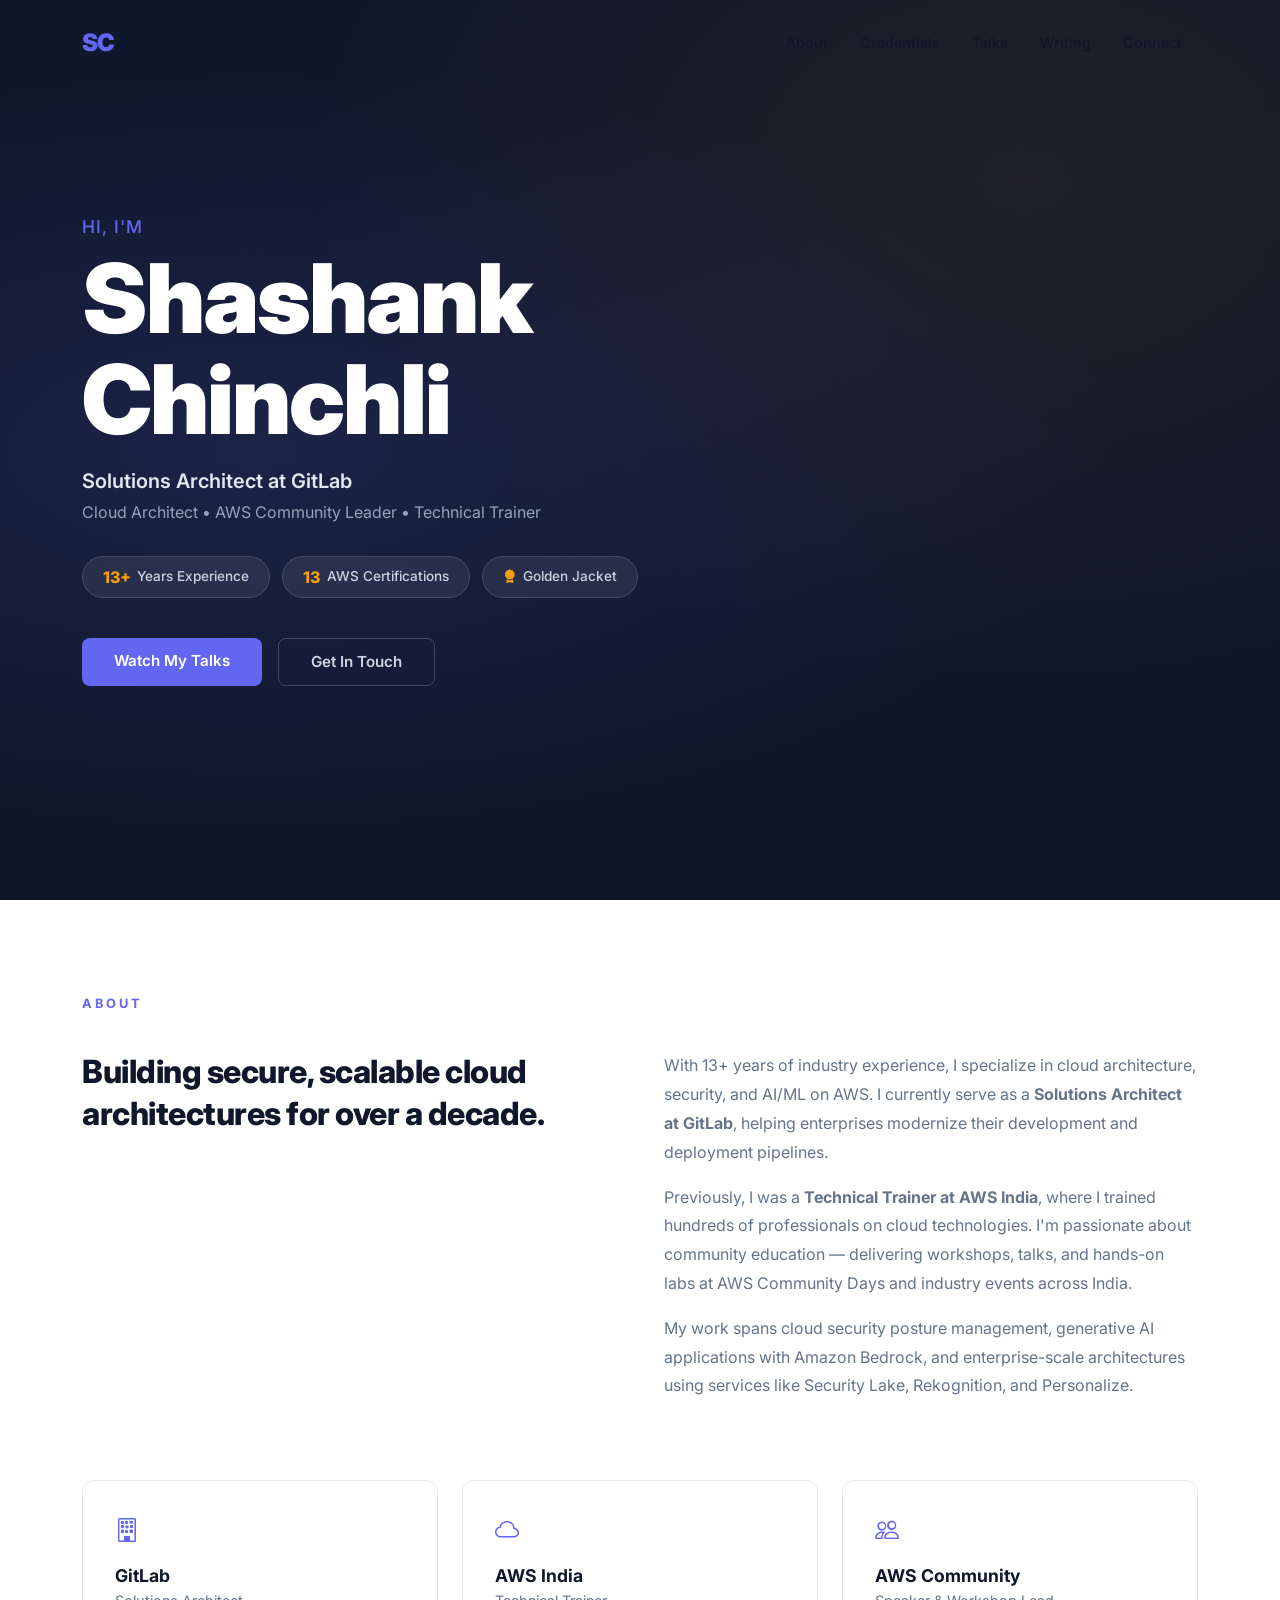
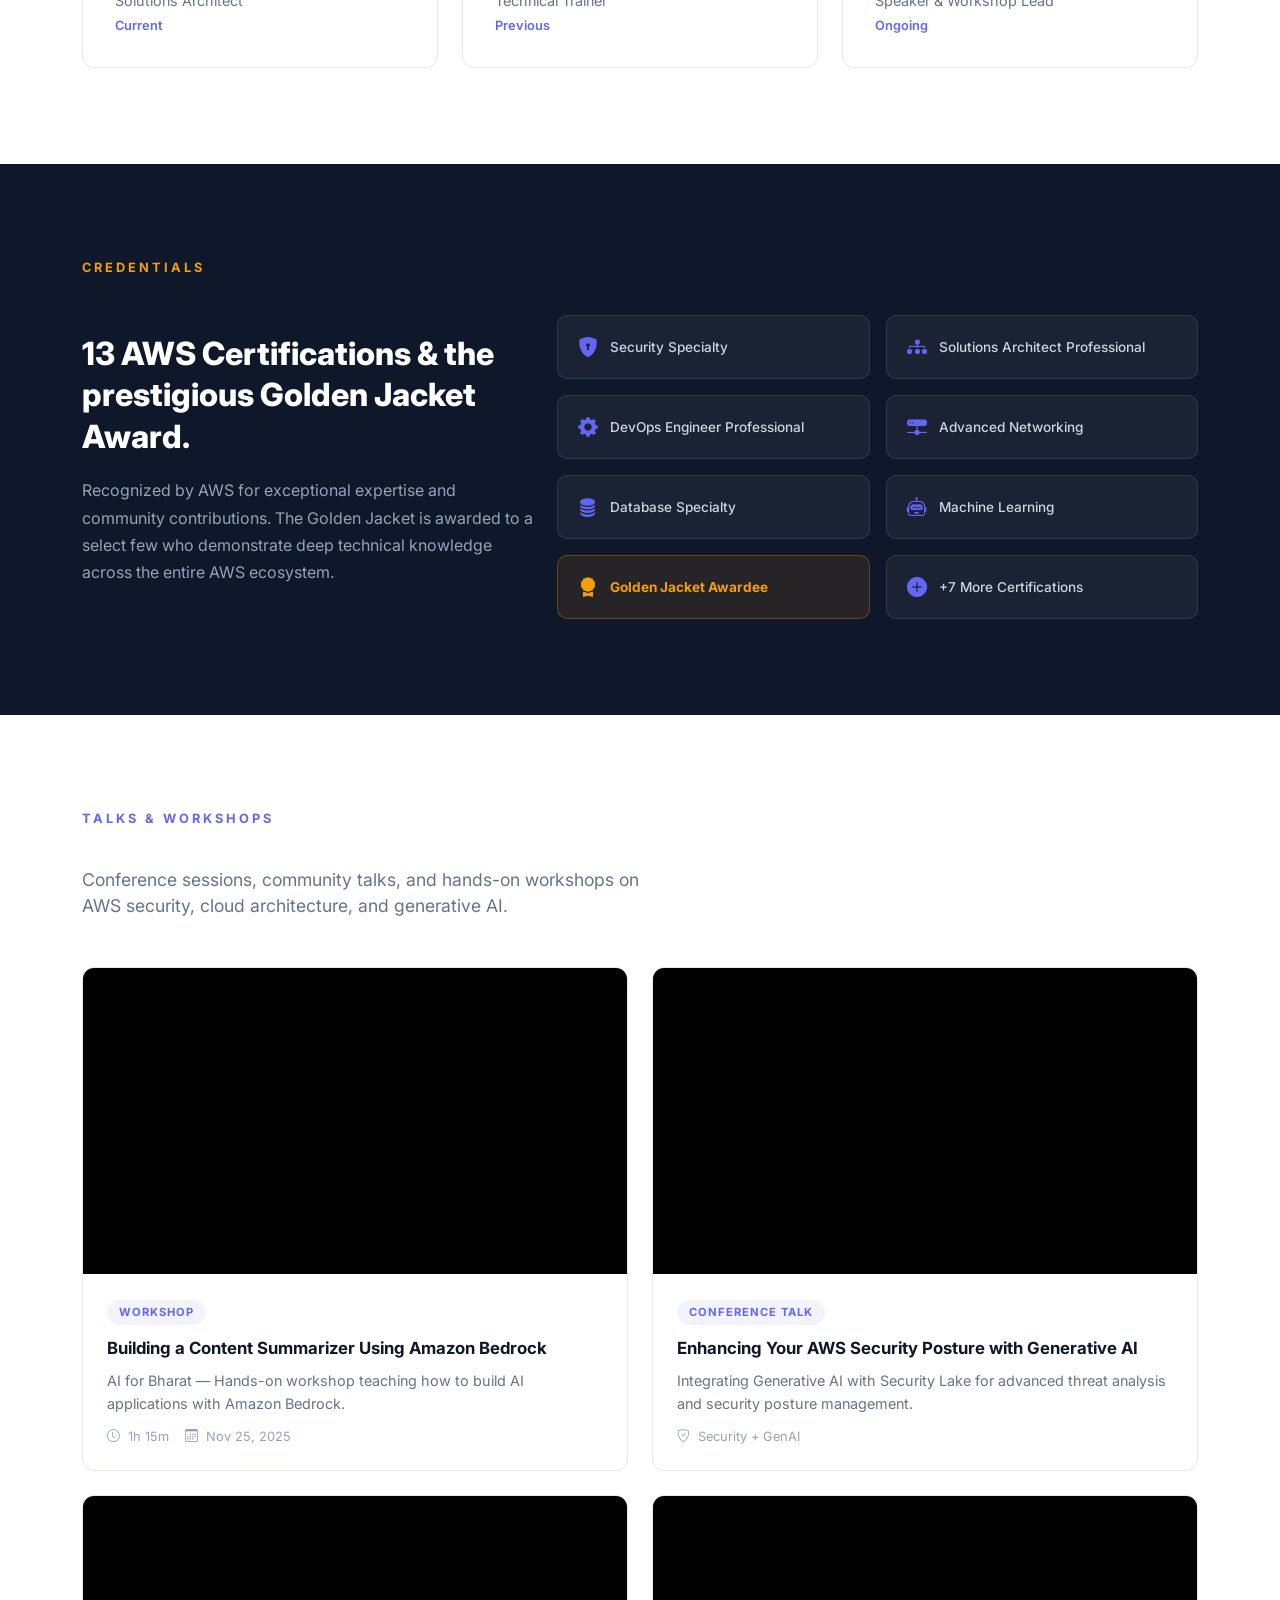
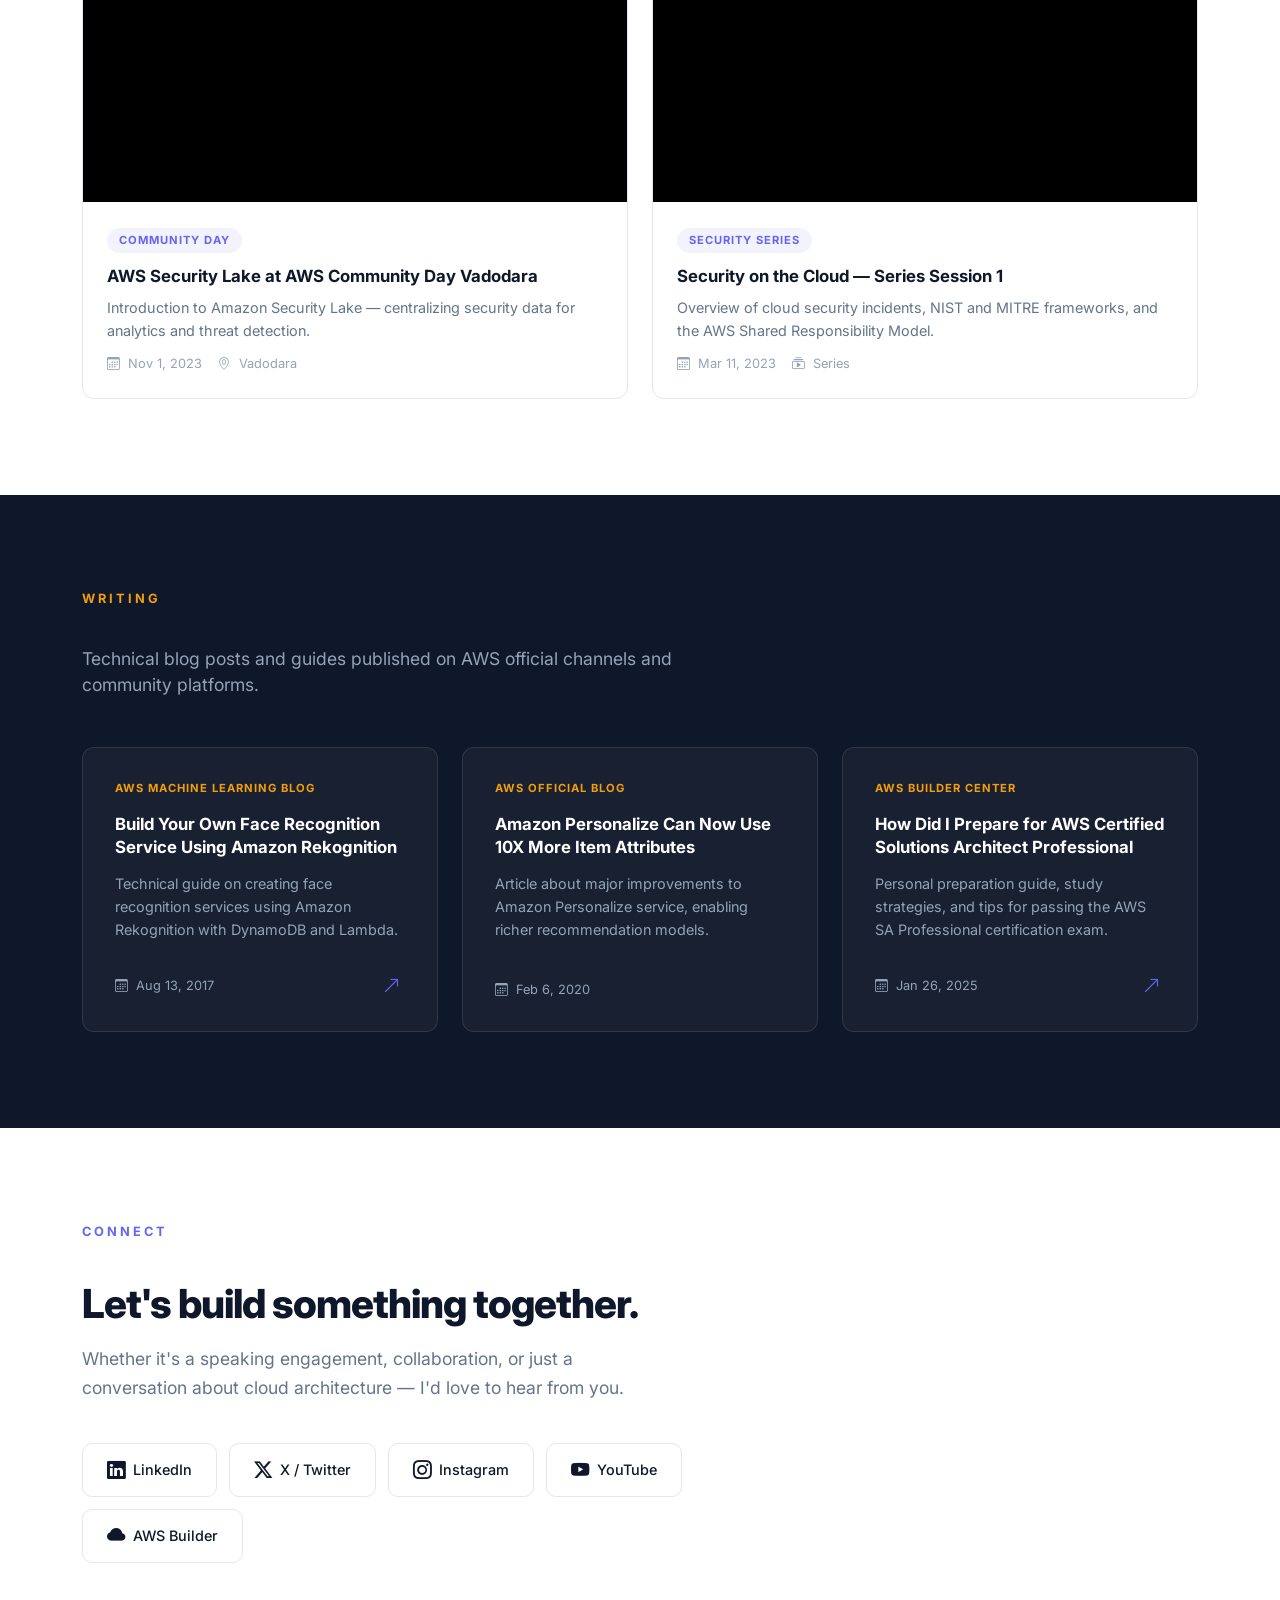
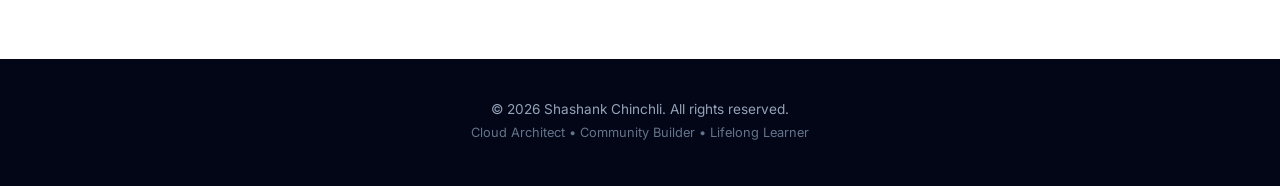
==== index.html @ 0279667e "Create personal branding website for Shashank Chinchli - Hero with name, role (SA at GitLab), stats " ====
<!DOCTYPE html>
<html lang="en">
<head>
  <meta charset="UTF-8">
  <meta name="viewport" content="width=device-width, initial-scale=1.0">
  <title>Shashank Chinchli | Cloud Architect &amp; AWS Community Leader</title>
  <meta name="description" content="Shashank Chinchli — 13+ years in cloud architecture, 13 AWS certifications, AWS Golden Jacket awardee. Solutions Architect at GitLab, former AWS Technical Trainer.">
  <meta name="keywords" content="Shashank Chinchli, AWS Solutions Architect, cloud security, AWS certifications, GitLab, AWS community, Amazon Bedrock, AWS Security Lake">
  <meta name="author" content="Shashank Chinchli">

  <!-- Open Graph -->
  <meta property="og:title" content="Shashank Chinchli | Cloud Architect & AWS Community Leader">
  <meta property="og:description" content="13+ years in cloud architecture. 13 AWS certifications. AWS Golden Jacket awardee.">
  <meta property="og:type" content="website">

  <!-- Google Fonts -->
  <link rel="preconnect" href="https://fonts.googleapis.com">
  <link rel="preconnect" href="https://fonts.gstatic.com" crossorigin>
  <link href="https://fonts.googleapis.com/css2?family=Inter:wght@400;500;600;700;800;900&family=JetBrains+Mono:wght@400;500&display=swap" rel="stylesheet">

  <!-- Bootstrap 5.3 -->
  <link href="https://cdn.jsdelivr.net/npm/bootstrap@5.3.3/dist/css/bootstrap.min.css" rel="stylesheet">
  <link href="https://cdn.jsdelivr.net/npm/bootstrap-icons@1.11.3/font/bootstrap-icons.min.css" rel="stylesheet">

  <!-- Custom CSS -->
  <link href="css/style.css" rel="stylesheet">
</head>
<body data-bs-spy="scroll" data-bs-target="#navbarNav">

  <!-- ===== NAVBAR ===== -->
  <nav class="navbar navbar-expand-lg fixed-top">
    <div class="container">
      <a class="navbar-brand" href="#hero">SC</a>
      <button class="navbar-toggler border-0" type="button" data-bs-toggle="collapse" data-bs-target="#navbarNav">
        <span class="navbar-toggler-icon"></span>
      </button>
      <div class="collapse navbar-collapse" id="navbarNav">
        <ul class="navbar-nav ms-auto align-items-center">
          <li class="nav-item"><a class="nav-link" href="#about">About</a></li>
          <li class="nav-item"><a class="nav-link" href="#credentials">Credentials</a></li>
          <li class="nav-item"><a class="nav-link" href="#talks">Talks</a></li>
          <li class="nav-item"><a class="nav-link" href="#writing">Writing</a></li>
          <li class="nav-item"><a class="nav-link" href="#connect">Connect</a></li>
        </ul>
      </div>
    </div>
  </nav>

  <!-- ===== HERO ===== -->
  <section id="hero" class="hero-section">
    <div class="hero-bg"></div>
    <div class="container position-relative">
      <div class="row align-items-center min-vh-100">
        <div class="col-lg-8">
          <p class="hero-greeting">Hi, I'm</p>
          <h1 class="hero-name">Shashank<br>Chinchli</h1>
          <p class="hero-title">Solutions Architect at GitLab</p>
          <p class="hero-subtitle">Cloud Architect &bull; AWS Community Leader &bull; Technical Trainer</p>
          <div class="hero-stats-row">
            <div class="hero-stat-pill"><span class="stat-num">13+</span> Years Experience</div>
            <div class="hero-stat-pill"><span class="stat-num">13</span> AWS Certifications</div>
            <div class="hero-stat-pill"><i class="bi bi-award-fill"></i> Golden Jacket</div>
          </div>
          <div class="hero-cta">
            <a href="#talks" class="btn btn-primary-custom">Watch My Talks</a>
            <a href="#connect" class="btn btn-outline-custom">Get In Touch</a>
          </div>
        </div>
      </div>
    </div>
  </section>

  <!-- ===== ABOUT ===== -->
  <section id="about" class="section-padding">
    <div class="container">
      <h2 class="section-label">About</h2>
      <div class="row g-5">
        <div class="col-lg-6">
          <h3 class="about-heading">Building secure, scalable cloud architectures for over a decade.</h3>
        </div>
        <div class="col-lg-6">
          <p class="about-text">With 13+ years of industry experience, I specialize in cloud architecture, security, and AI/ML on AWS. I currently serve as a <strong>Solutions Architect at GitLab</strong>, helping enterprises modernize their development and deployment pipelines.</p>
          <p class="about-text">Previously, I was a <strong>Technical Trainer at AWS India</strong>, where I trained hundreds of professionals on cloud technologies. I'm passionate about community education — delivering workshops, talks, and hands-on labs at AWS Community Days and industry events across India.</p>
          <p class="about-text">My work spans cloud security posture management, generative AI applications with Amazon Bedrock, and enterprise-scale architectures using services like Security Lake, Rekognition, and Personalize.</p>
        </div>
      </div>

      <div class="timeline-grid">
        <div class="timeline-card">
          <div class="timeline-icon"><i class="bi bi-building"></i></div>
          <h4>GitLab</h4>
          <p class="timeline-role">Solutions Architect</p>
          <p class="timeline-period">Current</p>
        </div>
        <div class="timeline-card">
          <div class="timeline-icon"><i class="bi bi-cloud"></i></div>
          <h4>AWS India</h4>
          <p class="timeline-role">Technical Trainer</p>
          <p class="timeline-period">Previous</p>
        </div>
        <div class="timeline-card">
          <div class="timeline-icon"><i class="bi bi-people"></i></div>
          <h4>AWS Community</h4>
          <p class="timeline-role">Speaker &amp; Workshop Lead</p>
          <p class="timeline-period">Ongoing</p>
        </div>
      </div>
    </div>
  </section>

  <!-- ===== CREDENTIALS ===== -->
  <section id="credentials" class="section-padding section-dark">
    <div class="container">
      <h2 class="section-label section-label-light">Credentials</h2>
      <div class="row g-4 align-items-center">
        <div class="col-lg-5">
          <h3 class="credentials-heading">13 AWS Certifications &amp; the prestigious Golden Jacket Award.</h3>
          <p class="credentials-text">Recognized by AWS for exceptional expertise and community contributions. The Golden Jacket is awarded to a select few who demonstrate deep technical knowledge across the entire AWS ecosystem.</p>
        </div>
        <div class="col-lg-7">
          <div class="cert-grid">
            <div class="cert-badge">
              <i class="bi bi-shield-lock-fill"></i>
              <span>Security Specialty</span>
            </div>
            <div class="cert-badge">
              <i class="bi bi-diagram-3-fill"></i>
              <span>Solutions Architect Professional</span>
            </div>
            <div class="cert-badge">
              <i class="bi bi-gear-fill"></i>
              <span>DevOps Engineer Professional</span>
            </div>
            <div class="cert-badge">
              <i class="bi bi-hdd-network-fill"></i>
              <span>Advanced Networking</span>
            </div>
            <div class="cert-badge">
              <i class="bi bi-database-fill"></i>
              <span>Database Specialty</span>
            </div>
            <div class="cert-badge">
              <i class="bi bi-robot"></i>
              <span>Machine Learning</span>
            </div>
            <div class="cert-badge cert-badge-highlight">
              <i class="bi bi-award-fill"></i>
              <span>Golden Jacket Awardee</span>
            </div>
            <div class="cert-badge">
              <i class="bi bi-plus-circle-fill"></i>
              <span>+7 More Certifications</span>
            </div>
          </div>
        </div>
      </div>
    </div>
  </section>

  <!-- ===== TALKS & VIDEOS ===== -->
  <section id="talks" class="section-padding">
    <div class="container">
      <h2 class="section-label">Talks &amp; Workshops</h2>
      <p class="section-intro">Conference sessions, community talks, and hands-on workshops on AWS security, cloud architecture, and generative AI.</p>

      <div class="row g-4">
        <!-- Video 1 -->
        <div class="col-lg-6">
          <div class="video-card">
            <div class="video-embed">
              <iframe src="https://www.youtube.com/embed/6GJMoxCP5L4" title="Building a Content Summarizer Using Amazon Bedrock" frameborder="0" allow="accelerometer; autoplay; clipboard-write; encrypted-media; gyroscope; picture-in-picture" allowfullscreen></iframe>
            </div>
            <div class="video-info">
              <span class="video-tag">Workshop</span>
              <h4>Building a Content Summarizer Using Amazon Bedrock</h4>
              <p>AI for Bharat — Hands-on workshop teaching how to build AI applications with Amazon Bedrock.</p>
              <div class="video-meta">
                <span><i class="bi bi-clock"></i> 1h 15m</span>
                <span><i class="bi bi-calendar3"></i> Nov 25, 2025</span>
              </div>
            </div>
          </div>
        </div>

        <!-- Video 2 -->
        <div class="col-lg-6">
          <div class="video-card">
            <div class="video-embed">
              <iframe src="https://www.youtube.com/embed/4xi_btH4LBw" title="Enhancing AWS Security Posture with Generative AI" frameborder="0" allow="accelerometer; autoplay; clipboard-write; encrypted-media; gyroscope; picture-in-picture" allowfullscreen></iframe>
            </div>
            <div class="video-info">
              <span class="video-tag">Conference Talk</span>
              <h4>Enhancing Your AWS Security Posture with Generative AI</h4>
              <p>Integrating Generative AI with Security Lake for advanced threat analysis and security posture management.</p>
              <div class="video-meta">
                <span><i class="bi bi-shield-check"></i> Security + GenAI</span>
              </div>
            </div>
          </div>
        </div>

        <!-- Video 3 -->
        <div class="col-lg-6">
          <div class="video-card">
            <div class="video-embed">
              <iframe src="https://www.youtube.com/embed/9ZM_ykj1JsM" title="AWS Security Lake at AWS Community Day Vadodara" frameborder="0" allow="accelerometer; autoplay; clipboard-write; encrypted-media; gyroscope; picture-in-picture" allowfullscreen></iframe>
            </div>
            <div class="video-info">
              <span class="video-tag">Community Day</span>
              <h4>AWS Security Lake at AWS Community Day Vadodara</h4>
              <p>Introduction to Amazon Security Lake — centralizing security data for analytics and threat detection.</p>
              <div class="video-meta">
                <span><i class="bi bi-calendar3"></i> Nov 1, 2023</span>
                <span><i class="bi bi-geo-alt"></i> Vadodara</span>
              </div>
            </div>
          </div>
        </div>

        <!-- Video 4 -->
        <div class="col-lg-6">
          <div class="video-card">
            <div class="video-embed">
              <iframe src="https://www.youtube.com/embed/5banQvHheMM" title="Security Series Session 1 - Overview of Security on the Cloud" frameborder="0" allow="accelerometer; autoplay; clipboard-write; encrypted-media; gyroscope; picture-in-picture" allowfullscreen></iframe>
            </div>
            <div class="video-info">
              <span class="video-tag">Security Series</span>
              <h4>Security on the Cloud — Series Session 1</h4>
              <p>Overview of cloud security incidents, NIST and MITRE frameworks, and the AWS Shared Responsibility Model.</p>
              <div class="video-meta">
                <span><i class="bi bi-calendar3"></i> Mar 11, 2023</span>
                <span><i class="bi bi-collection-play"></i> Series</span>
              </div>
            </div>
          </div>
        </div>
      </div>
    </div>
  </section>

  <!-- ===== WRITING ===== -->
  <section id="writing" class="section-padding section-dark">
    <div class="container">
      <h2 class="section-label section-label-light">Writing</h2>
      <p class="section-intro section-intro-light">Technical blog posts and guides published on AWS official channels and community platforms.</p>

      <div class="row g-4">
        <div class="col-lg-4">
          <a href="https://aws.amazon.com/blogs/machine-learning/build-your-own-face-recognition-service-using-amazon-rekognition/" target="_blank" rel="noopener" class="blog-card">
            <span class="blog-source">AWS Machine Learning Blog</span>
            <h4>Build Your Own Face Recognition Service Using Amazon Rekognition</h4>
            <p>Technical guide on creating face recognition services using Amazon Rekognition with DynamoDB and Lambda.</p>
            <div class="blog-meta">
              <span><i class="bi bi-calendar3"></i> Aug 13, 2017</span>
              <span class="blog-arrow"><i class="bi bi-arrow-up-right"></i></span>
            </div>
          </a>
        </div>
        <div class="col-lg-4">
          <div class="blog-card">
            <span class="blog-source">AWS Official Blog</span>
            <h4>Amazon Personalize Can Now Use 10X More Item Attributes</h4>
            <p>Article about major improvements to Amazon Personalize service, enabling richer recommendation models.</p>
            <div class="blog-meta">
              <span><i class="bi bi-calendar3"></i> Feb 6, 2020</span>
            </div>
          </div>
        </div>
        <div class="col-lg-4">
          <a href="https://builder.aws.com/community/@heyshashank" target="_blank" rel="noopener" class="blog-card">
            <span class="blog-source">AWS Builder Center</span>
            <h4>How Did I Prepare for AWS Certified Solutions Architect Professional</h4>
            <p>Personal preparation guide, study strategies, and tips for passing the AWS SA Professional certification exam.</p>
            <div class="blog-meta">
              <span><i class="bi bi-calendar3"></i> Jan 26, 2025</span>
              <span class="blog-arrow"><i class="bi bi-arrow-up-right"></i></span>
            </div>
          </a>
        </div>
      </div>
    </div>
  </section>

  <!-- ===== CONNECT ===== -->
  <section id="connect" class="section-padding">
    <div class="container">
      <h2 class="section-label">Connect</h2>
      <div class="connect-content">
        <h3 class="connect-heading">Let's build something together.</h3>
        <p class="connect-text">Whether it's a speaking engagement, collaboration, or just a conversation about cloud architecture — I'd love to hear from you.</p>
        <div class="social-links">
          <a href="https://www.linkedin.com/in/schinchli/" target="_blank" rel="noopener" class="social-link">
            <i class="bi bi-linkedin"></i>
            <span>LinkedIn</span>
          </a>
          <a href="https://twitter.com/shashank_1990" target="_blank" rel="noopener" class="social-link">
            <i class="bi bi-twitter-x"></i>
            <span>X / Twitter</span>
          </a>
          <a href="https://www.instagram.com/shashank_1990/" target="_blank" rel="noopener" class="social-link">
            <i class="bi bi-instagram"></i>
            <span>Instagram</span>
          </a>
          <a href="https://www.youtube.com/@heyshashank" target="_blank" rel="noopener" class="social-link">
            <i class="bi bi-youtube"></i>
            <span>YouTube</span>
          </a>
          <a href="https://builder.aws.com/community/@heyshashank" target="_blank" rel="noopener" class="social-link">
            <i class="bi bi-cloud-fill"></i>
            <span>AWS Builder</span>
          </a>
        </div>
      </div>
    </div>
  </section>

  <!-- ===== FOOTER ===== -->
  <footer class="site-footer">
    <div class="container">
      <div class="footer-inner">
        <p>&copy; 2026 Shashank Chinchli. All rights reserved.</p>
        <p class="footer-tagline">Cloud Architect &bull; Community Builder &bull; Lifelong Learner</p>
      </div>
    </div>
  </footer>

  <!-- Bootstrap JS -->
  <script src="https://cdn.jsdelivr.net/npm/bootstrap@5.3.3/dist/js/bootstrap.bundle.min.js"></script>

  <!-- Scroll effects -->
  <script>
    // Navbar scroll effect
    window.addEventListener('scroll', () => {
      const nav = document.querySelector('.navbar');
      nav.classList.toggle('scrolled', window.scrollY > 50);
    });

    // Smooth scroll for nav links
    document.querySelectorAll('a[href^="#"]').forEach(a => {
      a.addEventListener('click', e => {
        e.preventDefault();
        const target = document.querySelector(a.getAttribute('href'));
        if (target) {
          target.scrollIntoView({ behavior: 'smooth', block: 'start' });
          // Close mobile nav
          const collapse = document.querySelector('.navbar-collapse');
          if (collapse.classList.contains('show')) {
            new bootstrap.Collapse(collapse).hide();
          }
        }
      });
    });
  </script>
</body>
</html>
---- css/style.css ----
/* ===== Variables ===== */
:root {
  --sc-primary: #6366f1;
  --sc-primary-dark: #4f46e5;
  --sc-dark: #0f172a;
  --sc-darker: #020617;
  --sc-gray: #64748b;
  --sc-light-gray: #94a3b8;
  --sc-light: #f8fafc;
  --sc-border: #e2e8f0;
  --sc-card-bg: #ffffff;
  --sc-accent: #f59e0b;
}

/* ===== Reset ===== */
*, *::before, *::after {
  margin: 0;
  padding: 0;
  box-sizing: border-box;
}

body {
  font-family: 'Inter', -apple-system, BlinkMacSystemFont, sans-serif;
  color: var(--sc-dark);
  background: #fff;
  -webkit-font-smoothing: antialiased;
}

/* ===== Navbar ===== */
.navbar {
  background: transparent;
  padding: 1.25rem 0;
  transition: all 0.3s;
}

.navbar.scrolled {
  background: rgba(255, 255, 255, 0.95);
  backdrop-filter: blur(12px);
  box-shadow: 0 1px 20px rgba(0, 0, 0, 0.06);
  padding: 0.75rem 0;
}

.navbar-brand {
  font-weight: 900;
  font-size: 1.5rem;
  color: var(--sc-primary) !important;
  letter-spacing: -1px;
}

.nav-link {
  font-weight: 500;
  font-size: 0.9rem;
  color: var(--sc-dark) !important;
  margin: 0 0.5rem;
  transition: color 0.2s;
}

.nav-link:hover {
  color: var(--sc-primary) !important;
}

.navbar-toggler-icon {
  filter: none;
}

/* ===== Hero ===== */
.hero-section {
  position: relative;
  overflow: hidden;
  background: var(--sc-dark);
  min-height: 100vh;
  display: flex;
  align-items: center;
}

.hero-bg {
  position: absolute;
  inset: 0;
  background:
    radial-gradient(ellipse at 20% 50%, rgba(99, 102, 241, 0.15) 0%, transparent 60%),
    radial-gradient(ellipse at 80% 20%, rgba(245, 158, 11, 0.08) 0%, transparent 50%);
}

.hero-greeting {
  font-size: 1.1rem;
  font-weight: 500;
  color: var(--sc-primary);
  margin-bottom: 0.5rem;
  letter-spacing: 1px;
  text-transform: uppercase;
}

.hero-name {
  font-size: clamp(3rem, 8vw, 6rem);
  font-weight: 900;
  color: #fff;
  line-height: 1.05;
  letter-spacing: -2px;
  margin-bottom: 1rem;
}

.hero-title {
  font-size: 1.25rem;
  font-weight: 600;
  color: #e2e8f0;
  margin-bottom: 0.25rem;
}

.hero-subtitle {
  font-size: 1rem;
  color: var(--sc-light-gray);
  margin-bottom: 2rem;
}

.hero-stats-row {
  display: flex;
  flex-wrap: wrap;
  gap: 0.75rem;
  margin-bottom: 2.5rem;
}

.hero-stat-pill {
  display: inline-flex;
  align-items: center;
  gap: 0.4rem;
  background: rgba(255, 255, 255, 0.08);
  border: 1px solid rgba(255, 255, 255, 0.12);
  border-radius: 100px;
  padding: 0.5rem 1.25rem;
  font-size: 0.85rem;
  font-weight: 500;
  color: #cbd5e1;
}

.stat-num {
  font-weight: 800;
  color: var(--sc-accent);
  font-size: 1rem;
}

.hero-stat-pill .bi-award-fill {
  color: var(--sc-accent);
}

.hero-cta {
  display: flex;
  gap: 1rem;
}

.btn-primary-custom {
  background: var(--sc-primary);
  color: #fff;
  border: none;
  padding: 0.75rem 2rem;
  border-radius: 8px;
  font-weight: 600;
  font-size: 0.95rem;
  transition: all 0.2s;
}

.btn-primary-custom:hover {
  background: var(--sc-primary-dark);
  color: #fff;
  transform: translateY(-1px);
}

.btn-outline-custom {
  background: transparent;
  color: #cbd5e1;
  border: 1px solid rgba(255, 255, 255, 0.2);
  padding: 0.75rem 2rem;
  border-radius: 8px;
  font-weight: 600;
  font-size: 0.95rem;
  transition: all 0.2s;
}

.btn-outline-custom:hover {
  background: rgba(255, 255, 255, 0.08);
  color: #fff;
  border-color: rgba(255, 255, 255, 0.35);
}

/* ===== Sections ===== */
.section-padding {
  padding: 6rem 0;
}

.section-label {
  font-size: 0.8rem;
  font-weight: 700;
  text-transform: uppercase;
  letter-spacing: 3px;
  color: var(--sc-primary);
  margin-bottom: 2.5rem;
}

.section-label-light {
  color: var(--sc-accent);
}

.section-intro {
  font-size: 1.1rem;
  color: var(--sc-gray);
  max-width: 600px;
  margin-bottom: 3rem;
}

.section-intro-light {
  color: var(--sc-light-gray);
}

.section-dark {
  background: var(--sc-dark);
  color: #e2e8f0;
}

/* ===== About ===== */
.about-heading {
  font-size: 2rem;
  font-weight: 800;
  line-height: 1.3;
  letter-spacing: -0.5px;
}

.about-text {
  font-size: 1rem;
  line-height: 1.8;
  color: var(--sc-gray);
  margin-bottom: 1rem;
}

.timeline-grid {
  display: grid;
  grid-template-columns: repeat(3, 1fr);
  gap: 1.5rem;
  margin-top: 4rem;
}

.timeline-card {
  padding: 2rem;
  border: 1px solid var(--sc-border);
  border-radius: 12px;
  transition: all 0.2s;
}

.timeline-card:hover {
  border-color: var(--sc-primary);
  box-shadow: 0 4px 20px rgba(99, 102, 241, 0.08);
}

.timeline-icon {
  font-size: 1.5rem;
  color: var(--sc-primary);
  margin-bottom: 1rem;
}

.timeline-card h4 {
  font-weight: 700;
  font-size: 1.1rem;
  margin-bottom: 0.25rem;
}

.timeline-role {
  font-size: 0.9rem;
  color: var(--sc-gray);
  margin-bottom: 0.25rem;
}

.timeline-period {
  font-size: 0.8rem;
  font-weight: 600;
  color: var(--sc-primary);
  margin: 0;
}

/* ===== Credentials ===== */
.credentials-heading {
  font-size: 2rem;
  font-weight: 800;
  color: #fff;
  line-height: 1.3;
  margin-bottom: 1.25rem;
}

.credentials-text {
  font-size: 1rem;
  color: var(--sc-light-gray);
  line-height: 1.7;
}

.cert-grid {
  display: grid;
  grid-template-columns: repeat(2, 1fr);
  gap: 1rem;
}

.cert-badge {
  display: flex;
  align-items: center;
  gap: 0.75rem;
  background: rgba(255, 255, 255, 0.05);
  border: 1px solid rgba(255, 255, 255, 0.1);
  border-radius: 10px;
  padding: 1rem 1.25rem;
  transition: all 0.2s;
}

.cert-badge:hover {
  background: rgba(255, 255, 255, 0.08);
  border-color: rgba(255, 255, 255, 0.2);
}

.cert-badge i {
  font-size: 1.25rem;
  color: var(--sc-primary);
  flex-shrink: 0;
}

.cert-badge span {
  font-size: 0.85rem;
  font-weight: 500;
  color: #cbd5e1;
}

.cert-badge-highlight {
  background: rgba(245, 158, 11, 0.1);
  border-color: rgba(245, 158, 11, 0.3);
}

.cert-badge-highlight i {
  color: var(--sc-accent);
}

.cert-badge-highlight span {
  color: var(--sc-accent);
  font-weight: 700;
}

/* ===== Talks & Videos ===== */
.video-card {
  border: 1px solid var(--sc-border);
  border-radius: 12px;
  overflow: hidden;
  transition: all 0.2s;
  height: 100%;
}

.video-card:hover {
  box-shadow: 0 8px 30px rgba(0, 0, 0, 0.08);
  transform: translateY(-2px);
}

.video-embed {
  position: relative;
  padding-bottom: 56.25%;
  height: 0;
  background: #000;
}

.video-embed iframe {
  position: absolute;
  top: 0;
  left: 0;
  width: 100%;
  height: 100%;
}

.video-info {
  padding: 1.5rem;
}

.video-tag {
  display: inline-block;
  font-size: 0.7rem;
  font-weight: 700;
  text-transform: uppercase;
  letter-spacing: 1px;
  color: var(--sc-primary);
  background: rgba(99, 102, 241, 0.08);
  padding: 0.25rem 0.75rem;
  border-radius: 100px;
  margin-bottom: 0.75rem;
}

.video-info h4 {
  font-size: 1.05rem;
  font-weight: 700;
  line-height: 1.4;
  margin-bottom: 0.5rem;
}

.video-info p {
  font-size: 0.9rem;
  color: var(--sc-gray);
  line-height: 1.6;
  margin-bottom: 0.75rem;
}

.video-meta {
  display: flex;
  gap: 1rem;
  font-size: 0.8rem;
  color: var(--sc-light-gray);
}

.video-meta i {
  margin-right: 0.25rem;
}

/* ===== Writing / Blog ===== */
.blog-card {
  display: flex;
  flex-direction: column;
  background: rgba(255, 255, 255, 0.04);
  border: 1px solid rgba(255, 255, 255, 0.1);
  border-radius: 12px;
  padding: 2rem;
  height: 100%;
  text-decoration: none;
  color: inherit;
  transition: all 0.2s;
}

a.blog-card:hover {
  background: rgba(255, 255, 255, 0.07);
  border-color: rgba(255, 255, 255, 0.2);
  transform: translateY(-2px);
  color: inherit;
}

.blog-source {
  font-size: 0.7rem;
  font-weight: 700;
  text-transform: uppercase;
  letter-spacing: 1px;
  color: var(--sc-accent);
  margin-bottom: 1rem;
  display: block;
}

.blog-card h4 {
  font-size: 1.05rem;
  font-weight: 700;
  color: #fff;
  line-height: 1.4;
  margin-bottom: 0.75rem;
}

.blog-card p {
  font-size: 0.9rem;
  color: var(--sc-light-gray);
  line-height: 1.6;
  flex-grow: 1;
}

.blog-meta {
  display: flex;
  align-items: center;
  justify-content: space-between;
  margin-top: 1rem;
  font-size: 0.8rem;
  color: var(--sc-light-gray);
}

.blog-meta i {
  margin-right: 0.25rem;
}

.blog-arrow {
  font-size: 1.1rem;
  color: var(--sc-primary);
  transition: transform 0.2s;
}

a.blog-card:hover .blog-arrow {
  transform: translate(3px, -3px);
}

/* ===== Connect ===== */
.connect-content {
  max-width: 600px;
}

.connect-heading {
  font-size: 2.5rem;
  font-weight: 800;
  letter-spacing: -1px;
  margin-bottom: 1rem;
}

.connect-text {
  font-size: 1.1rem;
  color: var(--sc-gray);
  line-height: 1.7;
  margin-bottom: 2.5rem;
}

.social-links {
  display: flex;
  flex-wrap: wrap;
  gap: 0.75rem;
}

.social-link {
  display: inline-flex;
  align-items: center;
  gap: 0.5rem;
  padding: 0.75rem 1.5rem;
  border: 1px solid var(--sc-border);
  border-radius: 10px;
  text-decoration: none;
  color: var(--sc-dark);
  font-weight: 500;
  font-size: 0.9rem;
  transition: all 0.2s;
}

.social-link:hover {
  border-color: var(--sc-primary);
  color: var(--sc-primary);
  background: rgba(99, 102, 241, 0.04);
}

.social-link i {
  font-size: 1.15rem;
}

/* ===== Footer ===== */
.site-footer {
  background: var(--sc-darker);
  padding: 2.5rem 0;
  text-align: center;
}

.footer-inner p {
  font-size: 0.85rem;
  color: var(--sc-light-gray);
  margin-bottom: 0.25rem;
}

.footer-tagline {
  font-size: 0.8rem !important;
  color: var(--sc-gray) !important;
}

/* ===== Responsive ===== */
@media (max-width: 991.98px) {
  .section-padding { padding: 4rem 0; }
  .timeline-grid { grid-template-columns: repeat(3, 1fr); gap: 1rem; }
  .cert-grid { grid-template-columns: repeat(2, 1fr); }
  .hero-name { font-size: 3.5rem; }
  .navbar.scrolled { background: rgba(255, 255, 255, 0.98); }
}

@media (max-width: 767.98px) {
  .section-padding { padding: 3.5rem 0; }
  .timeline-grid { grid-template-columns: 1fr; }
  .cert-grid { grid-template-columns: 1fr; }
  .hero-name { font-size: 2.75rem; }
  .about-heading, .credentials-heading { font-size: 1.6rem; }
  .connect-heading { font-size: 2rem; }
  .hero-cta { flex-direction: column; }
  .hero-cta .btn-primary-custom,
  .hero-cta .btn-outline-custom { text-align: center; }
}

@media (max-width: 575.98px) {
  .hero-name { font-size: 2.25rem; }
  .hero-stat-pill { font-size: 0.78rem; padding: 0.4rem 1rem; }
  .section-padding { padding: 3rem 0; }
  .social-links { flex-direction: column; }
  .social-link { justify-content: center; }
}
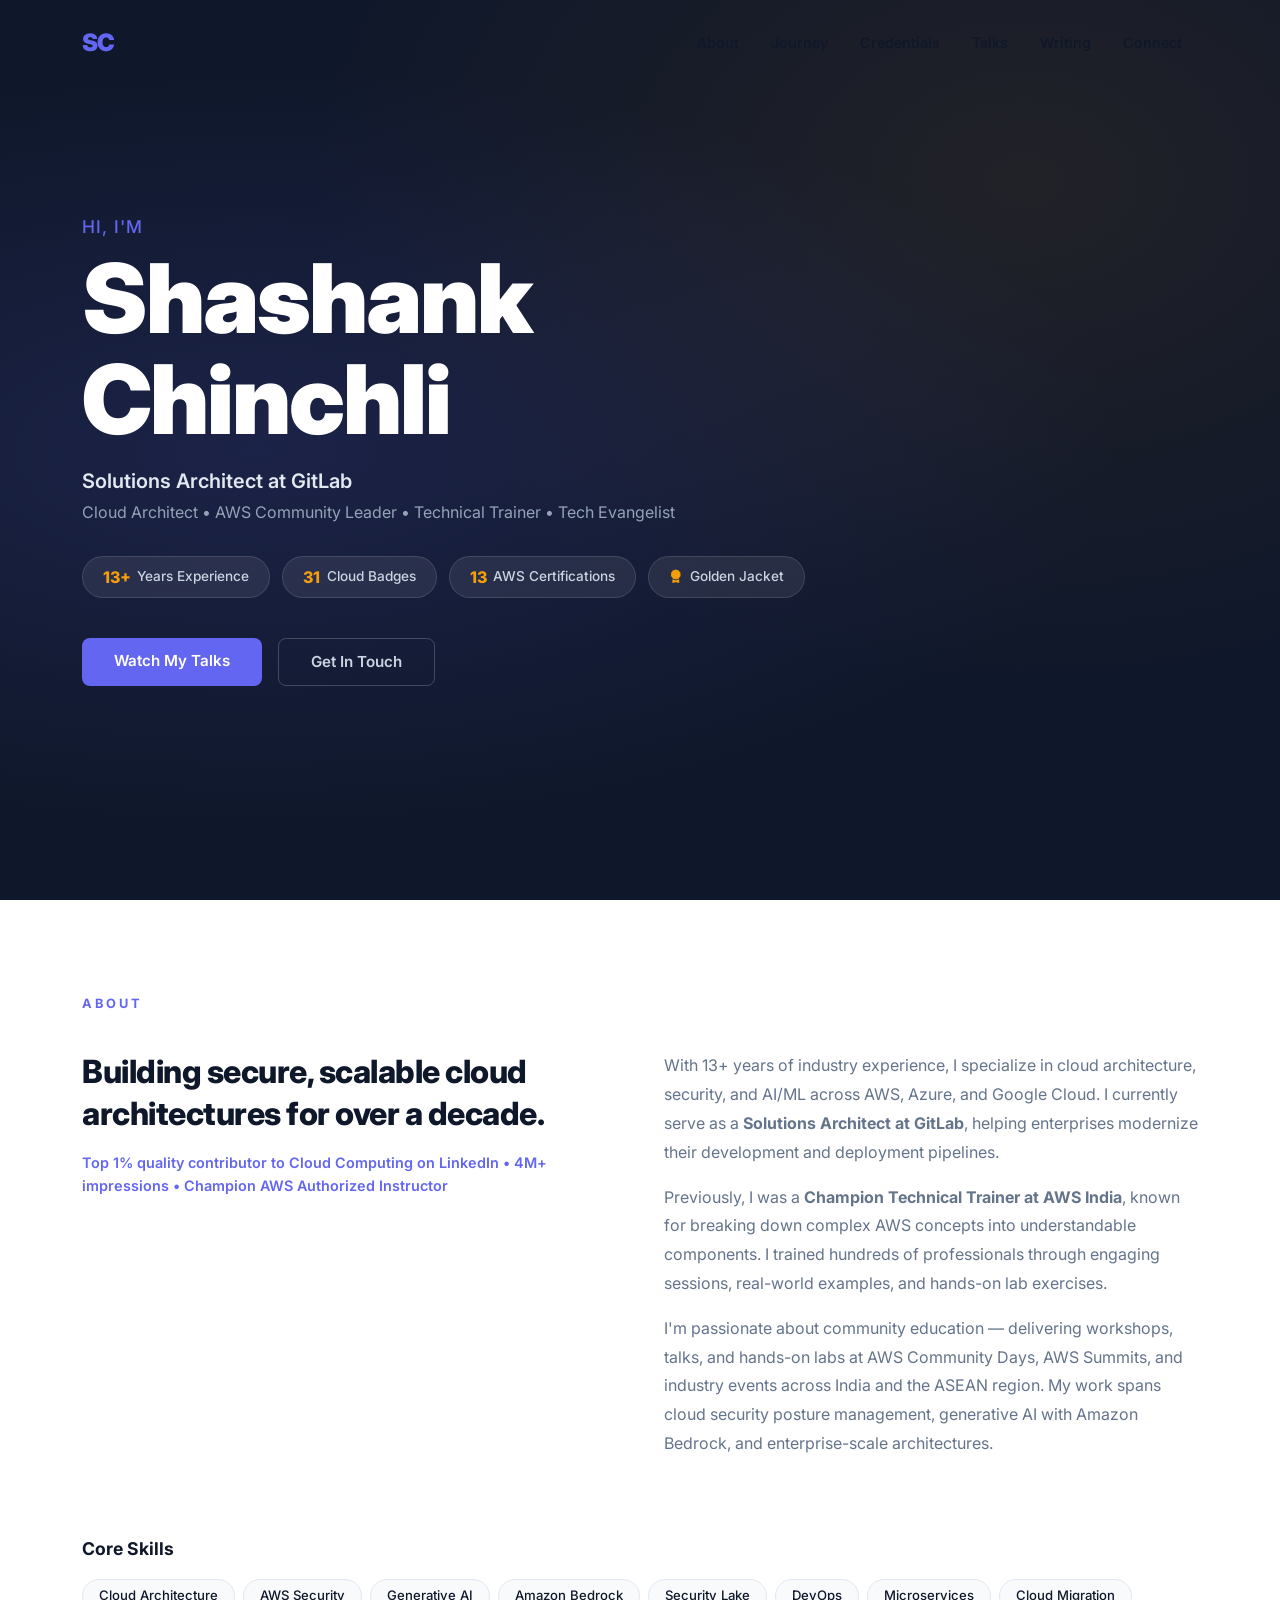
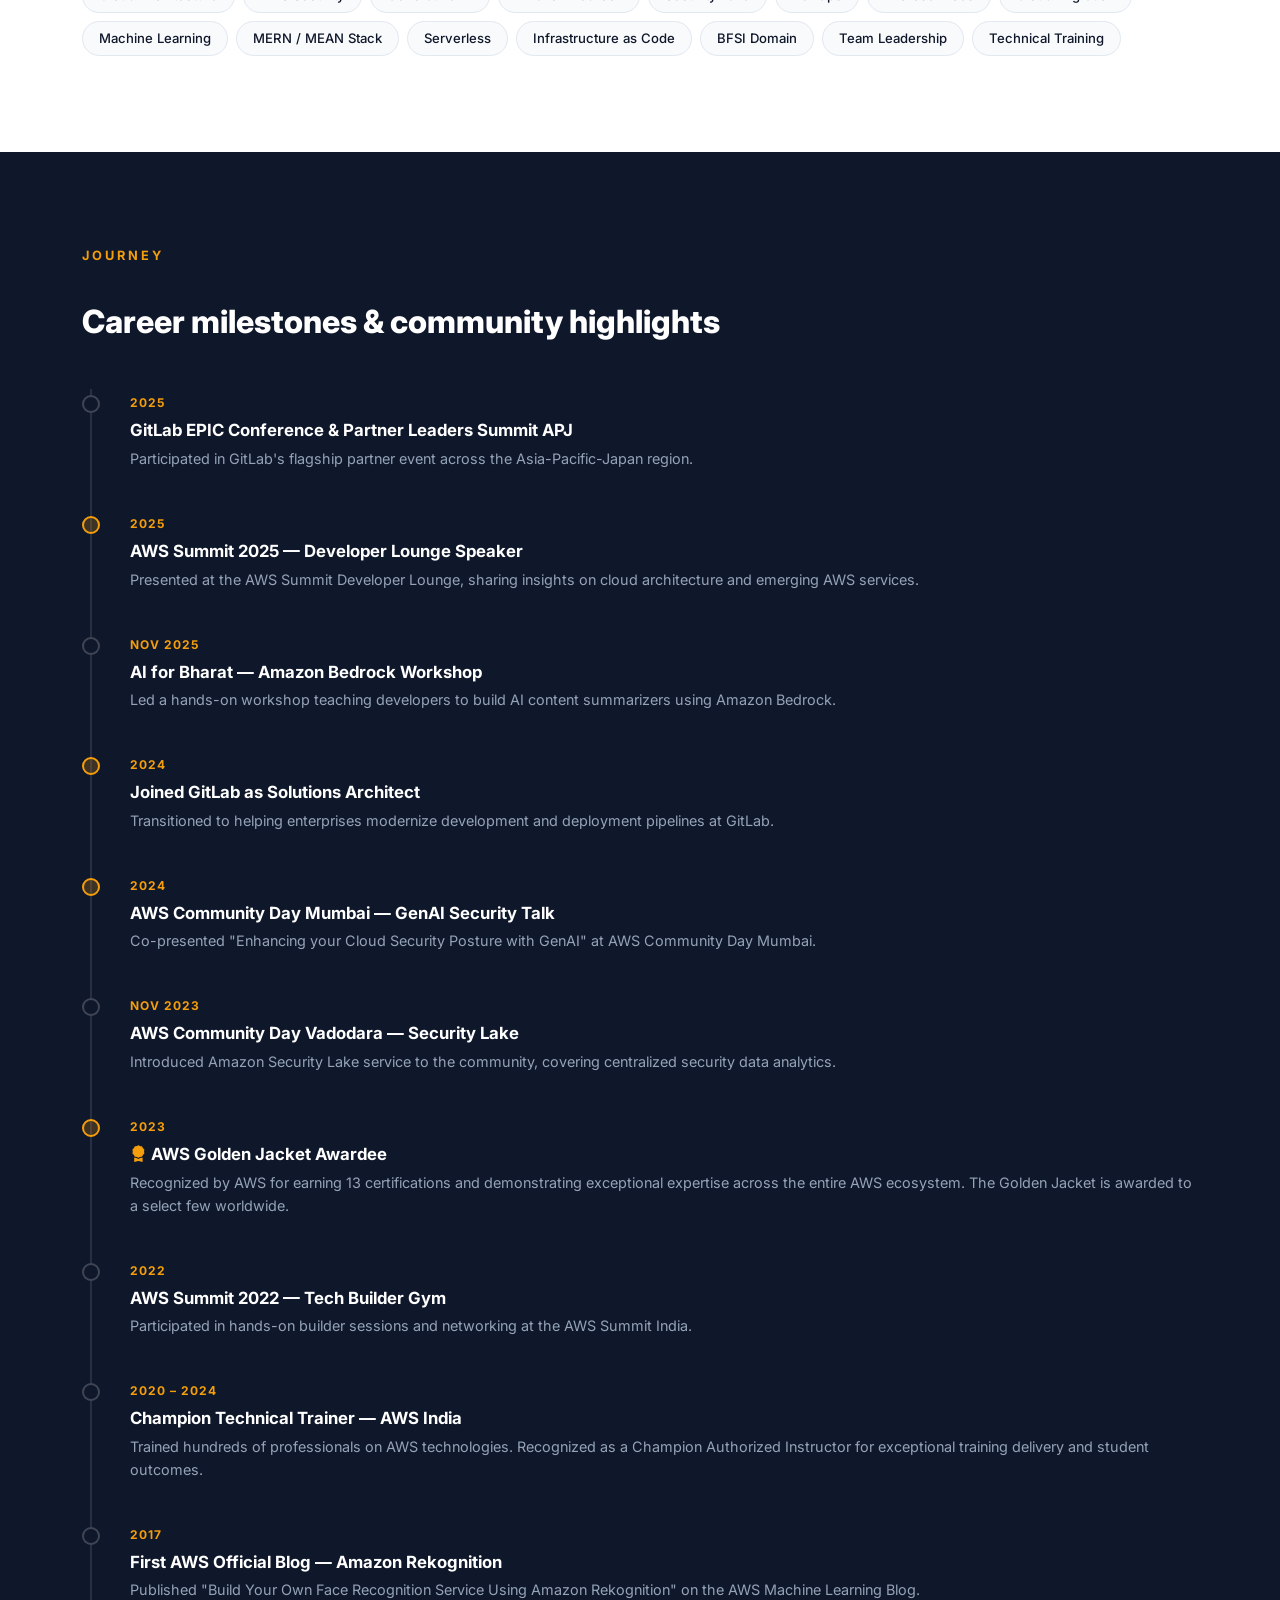
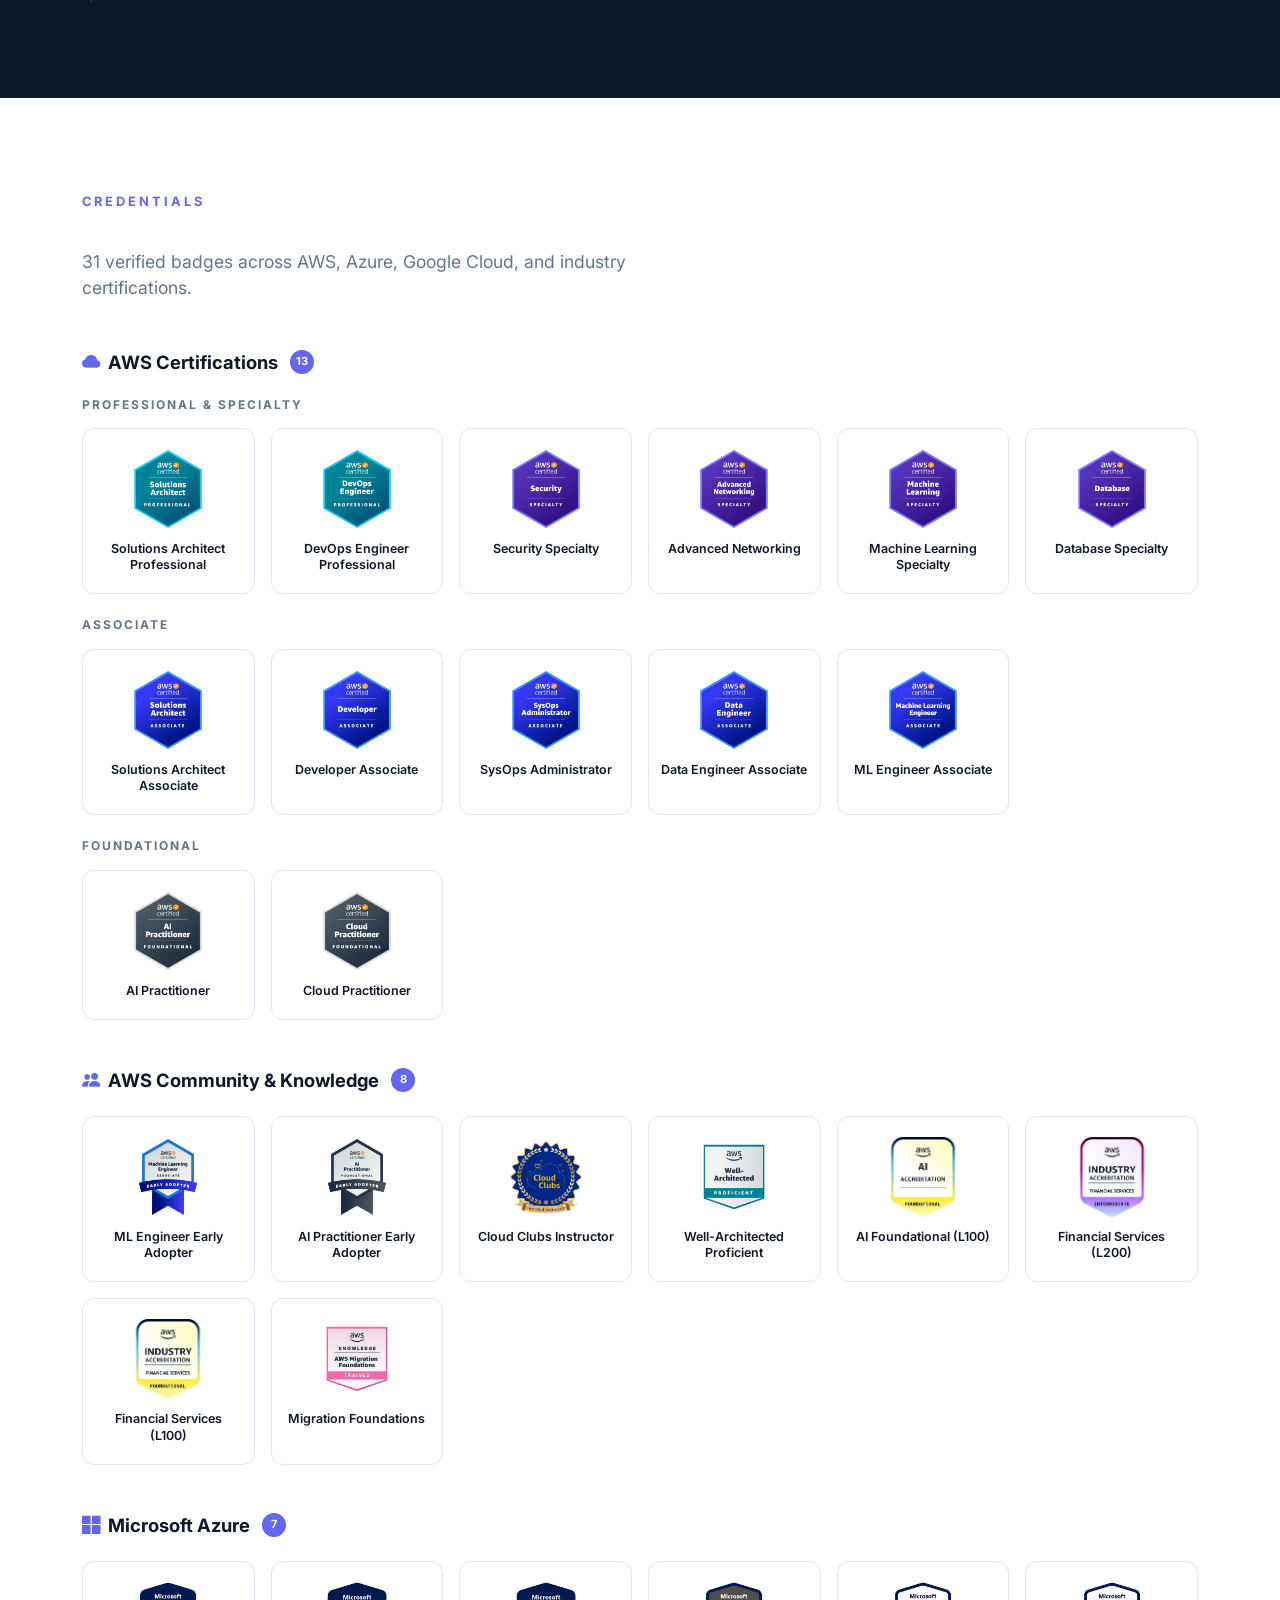
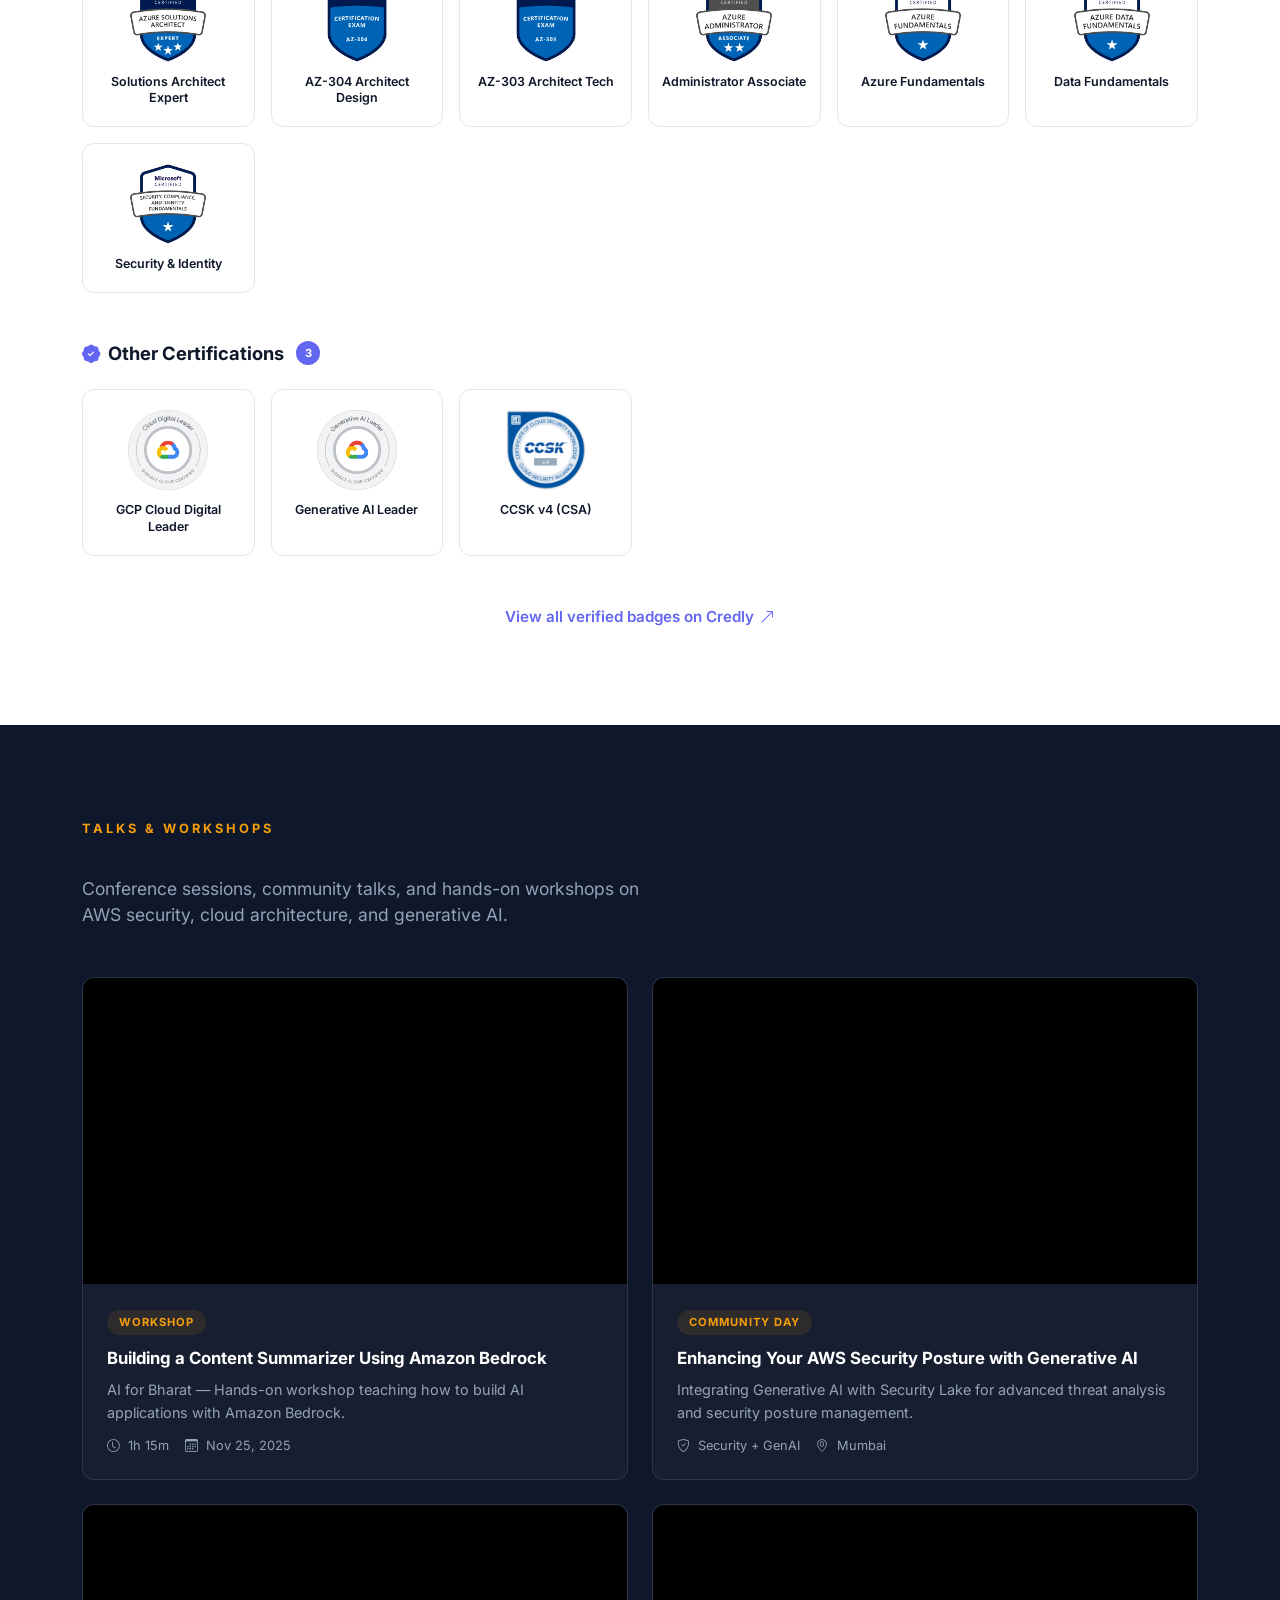
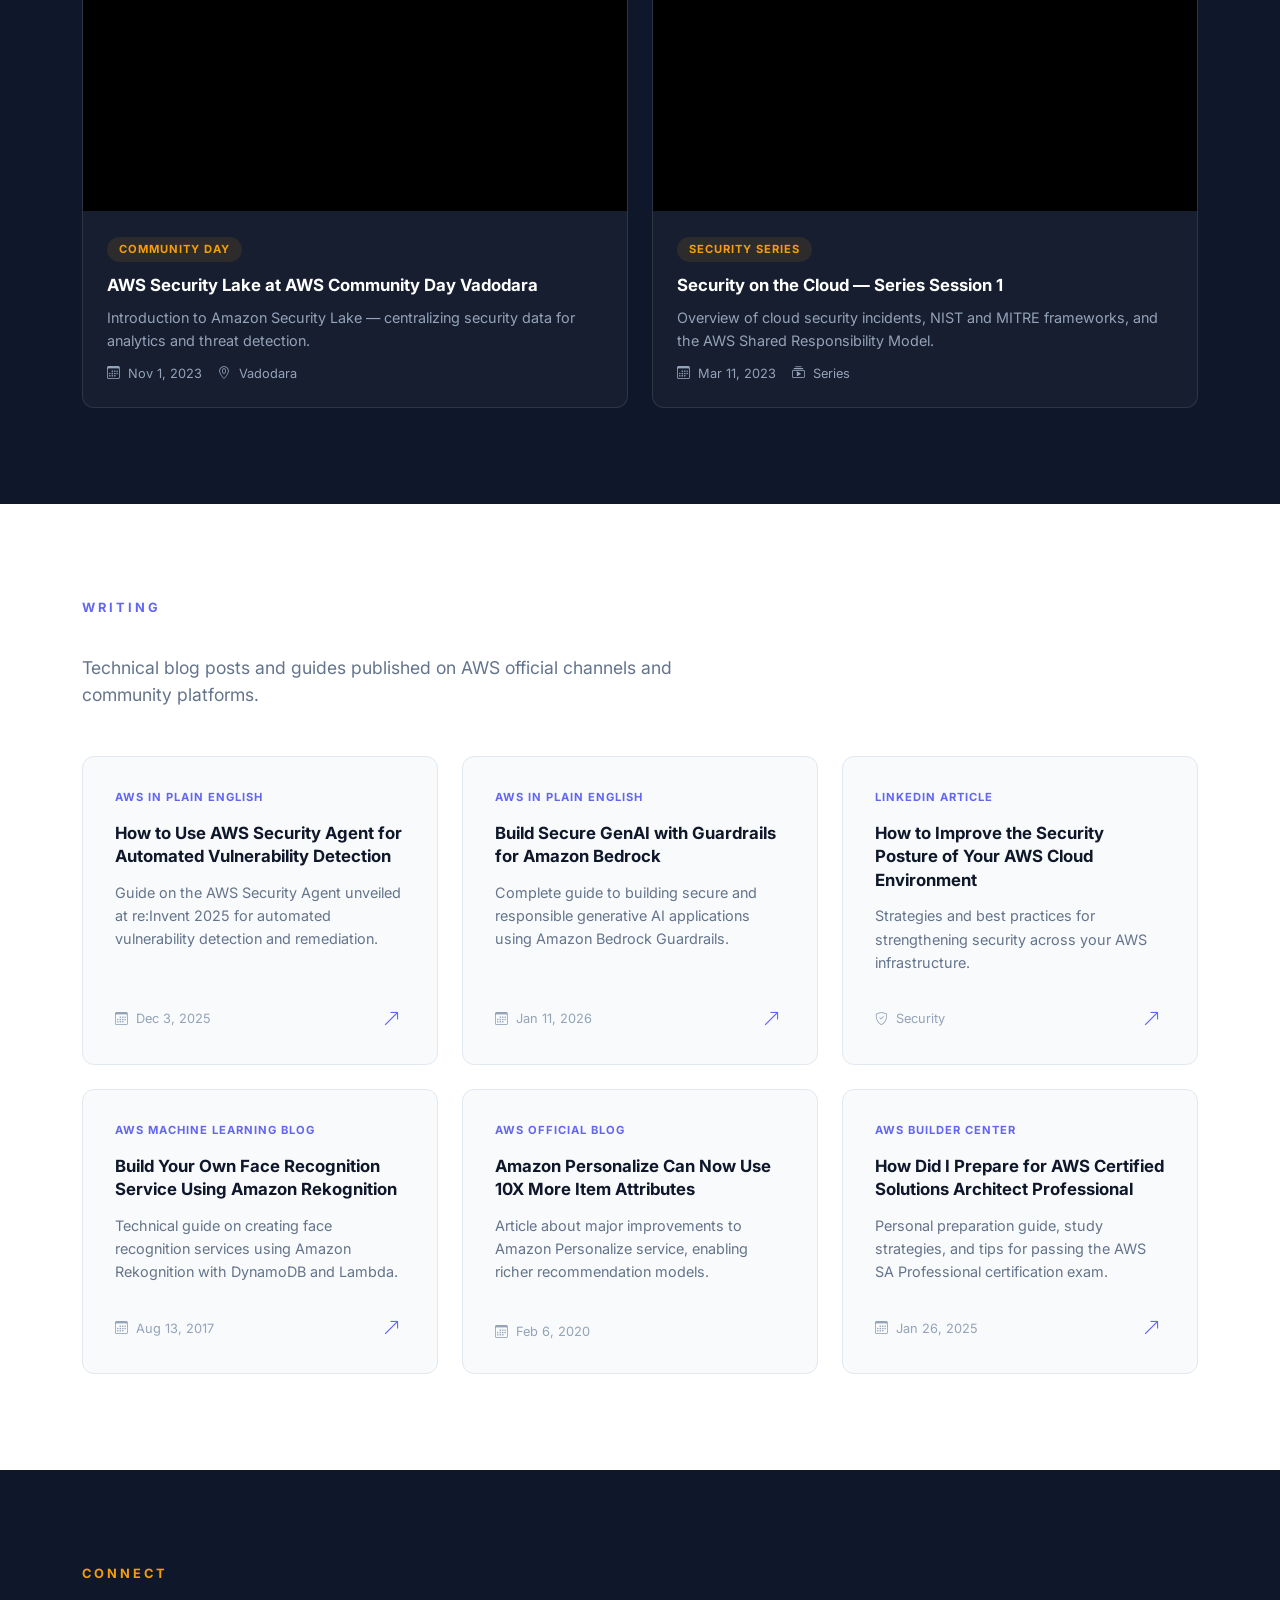
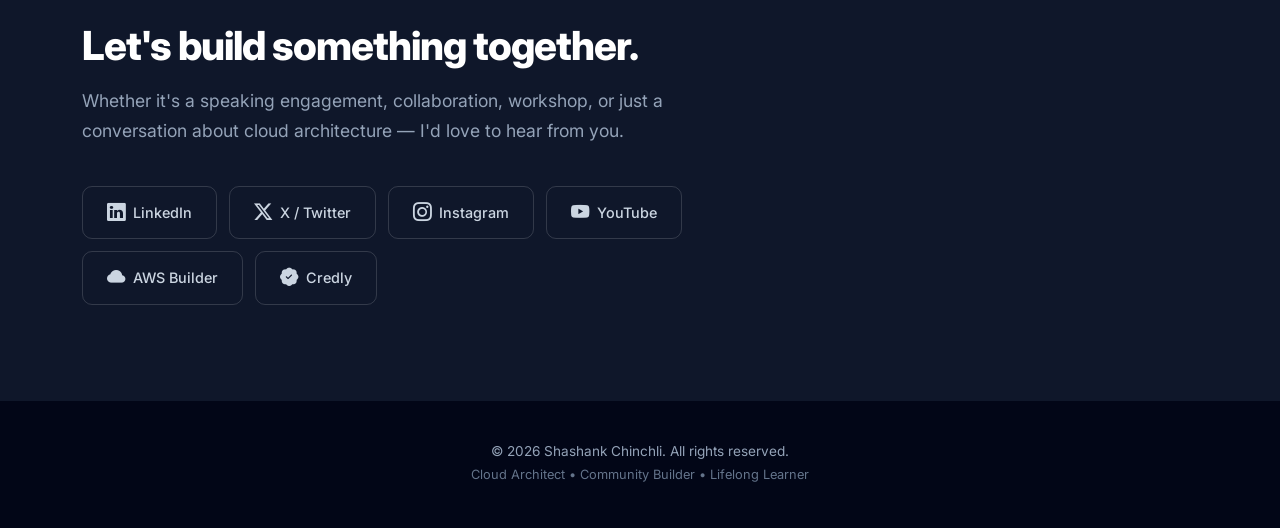
==== commit 1ee7730c: "Add all 31 Credly badges, skills, milestones, and expanded content Credentials: - 31 badge images do" ====
--- a/index.html
+++ b/index.html
@@ -5,18 +5,18 @@
   <meta name="viewport" content="width=device-width, initial-scale=1.0">
   <title>Shashank Chinchli | Cloud Architect &amp; AWS Community Leader</title>
   <meta name="description" content="Shashank Chinchli — 13+ years in cloud architecture, 13 AWS certifications, AWS Golden Jacket awardee. Solutions Architect at GitLab, former AWS Technical Trainer.">
-  <meta name="keywords" content="Shashank Chinchli, AWS Solutions Architect, cloud security, AWS certifications, GitLab, AWS community, Amazon Bedrock, AWS Security Lake">
+  <meta name="keywords" content="Shashank Chinchli, AWS Solutions Architect, cloud security, AWS certifications, GitLab, AWS community, Amazon Bedrock, AWS Security Lake, Golden Jacket">
   <meta name="author" content="Shashank Chinchli">
 
   <!-- Open Graph -->
   <meta property="og:title" content="Shashank Chinchli | Cloud Architect & AWS Community Leader">
-  <meta property="og:description" content="13+ years in cloud architecture. 13 AWS certifications. AWS Golden Jacket awardee.">
+  <meta property="og:description" content="13+ years in cloud architecture. 31 cloud certifications & badges. AWS Golden Jacket awardee.">
   <meta property="og:type" content="website">
 
   <!-- Google Fonts -->
   <link rel="preconnect" href="https://fonts.googleapis.com">
   <link rel="preconnect" href="https://fonts.gstatic.com" crossorigin>
-  <link href="https://fonts.googleapis.com/css2?family=Inter:wght@400;500;600;700;800;900&family=JetBrains+Mono:wght@400;500&display=swap" rel="stylesheet">
+  <link href="https://fonts.googleapis.com/css2?family=Inter:wght@400;500;600;700;800;900&display=swap" rel="stylesheet">
 
   <!-- Bootstrap 5.3 -->
   <link href="https://cdn.jsdelivr.net/npm/bootstrap@5.3.3/dist/css/bootstrap.min.css" rel="stylesheet">
@@ -37,6 +37,7 @@
       <div class="collapse navbar-collapse" id="navbarNav">
         <ul class="navbar-nav ms-auto align-items-center">
           <li class="nav-item"><a class="nav-link" href="#about">About</a></li>
+          <li class="nav-item"><a class="nav-link" href="#milestones">Journey</a></li>
           <li class="nav-item"><a class="nav-link" href="#credentials">Credentials</a></li>
           <li class="nav-item"><a class="nav-link" href="#talks">Talks</a></li>
           <li class="nav-item"><a class="nav-link" href="#writing">Writing</a></li>
@@ -55,9 +56,10 @@
           <p class="hero-greeting">Hi, I'm</p>
           <h1 class="hero-name">Shashank<br>Chinchli</h1>
           <p class="hero-title">Solutions Architect at GitLab</p>
-          <p class="hero-subtitle">Cloud Architect &bull; AWS Community Leader &bull; Technical Trainer</p>
+          <p class="hero-subtitle">Cloud Architect &bull; AWS Community Leader &bull; Technical Trainer &bull; Tech Evangelist</p>
           <div class="hero-stats-row">
             <div class="hero-stat-pill"><span class="stat-num">13+</span> Years Experience</div>
+            <div class="hero-stat-pill"><span class="stat-num">31</span> Cloud Badges</div>
             <div class="hero-stat-pill"><span class="stat-num">13</span> AWS Certifications</div>
             <div class="hero-stat-pill"><i class="bi bi-award-fill"></i> Golden Jacket</div>
           </div>
@@ -77,98 +79,316 @@
       <div class="row g-5">
         <div class="col-lg-6">
           <h3 class="about-heading">Building secure, scalable cloud architectures for over a decade.</h3>
+          <p class="about-highlight">Top 1% quality contributor to Cloud Computing on LinkedIn &bull; 4M+ impressions &bull; Champion AWS Authorized Instructor</p>
         </div>
         <div class="col-lg-6">
-          <p class="about-text">With 13+ years of industry experience, I specialize in cloud architecture, security, and AI/ML on AWS. I currently serve as a <strong>Solutions Architect at GitLab</strong>, helping enterprises modernize their development and deployment pipelines.</p>
-          <p class="about-text">Previously, I was a <strong>Technical Trainer at AWS India</strong>, where I trained hundreds of professionals on cloud technologies. I'm passionate about community education — delivering workshops, talks, and hands-on labs at AWS Community Days and industry events across India.</p>
-          <p class="about-text">My work spans cloud security posture management, generative AI applications with Amazon Bedrock, and enterprise-scale architectures using services like Security Lake, Rekognition, and Personalize.</p>
-        </div>
-      </div>
-
-      <div class="timeline-grid">
-        <div class="timeline-card">
-          <div class="timeline-icon"><i class="bi bi-building"></i></div>
-          <h4>GitLab</h4>
-          <p class="timeline-role">Solutions Architect</p>
-          <p class="timeline-period">Current</p>
-        </div>
-        <div class="timeline-card">
-          <div class="timeline-icon"><i class="bi bi-cloud"></i></div>
-          <h4>AWS India</h4>
-          <p class="timeline-role">Technical Trainer</p>
-          <p class="timeline-period">Previous</p>
-        </div>
-        <div class="timeline-card">
-          <div class="timeline-icon"><i class="bi bi-people"></i></div>
-          <h4>AWS Community</h4>
-          <p class="timeline-role">Speaker &amp; Workshop Lead</p>
-          <p class="timeline-period">Ongoing</p>
+          <p class="about-text">With 13+ years of industry experience, I specialize in cloud architecture, security, and AI/ML across AWS, Azure, and Google Cloud. I currently serve as a <strong>Solutions Architect at GitLab</strong>, helping enterprises modernize their development and deployment pipelines.</p>
+          <p class="about-text">Previously, I was a <strong>Champion Technical Trainer at AWS India</strong>, known for breaking down complex AWS concepts into understandable components. I trained hundreds of professionals through engaging sessions, real-world examples, and hands-on lab exercises.</p>
+          <p class="about-text">I'm passionate about community education — delivering workshops, talks, and hands-on labs at AWS Community Days, AWS Summits, and industry events across India and the ASEAN region. My work spans cloud security posture management, generative AI with Amazon Bedrock, and enterprise-scale architectures.</p>
+        </div>
+      </div>
+
+      <div class="skills-section">
+        <h3 class="skills-title">Core Skills</h3>
+        <div class="skills-grid">
+          <span class="skill-tag">Cloud Architecture</span>
+          <span class="skill-tag">AWS Security</span>
+          <span class="skill-tag">Generative AI</span>
+          <span class="skill-tag">Amazon Bedrock</span>
+          <span class="skill-tag">Security Lake</span>
+          <span class="skill-tag">DevOps</span>
+          <span class="skill-tag">Microservices</span>
+          <span class="skill-tag">Cloud Migration</span>
+          <span class="skill-tag">Machine Learning</span>
+          <span class="skill-tag">MERN / MEAN Stack</span>
+          <span class="skill-tag">Serverless</span>
+          <span class="skill-tag">Infrastructure as Code</span>
+          <span class="skill-tag">BFSI Domain</span>
+          <span class="skill-tag">Team Leadership</span>
+          <span class="skill-tag">Technical Training</span>
         </div>
       </div>
     </div>
   </section>
 
+  <!-- ===== MILESTONES ===== -->
+  <section id="milestones" class="section-padding section-dark">
+    <div class="container">
+      <h2 class="section-label section-label-light">Journey</h2>
+      <h3 class="milestones-heading">Career milestones &amp; community highlights</h3>
+
+      <div class="timeline">
+        <div class="timeline-item">
+          <div class="timeline-marker"></div>
+          <div class="timeline-content">
+            <span class="timeline-date">2025</span>
+            <h4>GitLab EPIC Conference &amp; Partner Leaders Summit APJ</h4>
+            <p>Participated in GitLab's flagship partner event across the Asia-Pacific-Japan region.</p>
+          </div>
+        </div>
+        <div class="timeline-item">
+          <div class="timeline-marker highlight"></div>
+          <div class="timeline-content">
+            <span class="timeline-date">2025</span>
+            <h4>AWS Summit 2025 — Developer Lounge Speaker</h4>
+            <p>Presented at the AWS Summit Developer Lounge, sharing insights on cloud architecture and emerging AWS services.</p>
+          </div>
+        </div>
+        <div class="timeline-item">
+          <div class="timeline-marker"></div>
+          <div class="timeline-content">
+            <span class="timeline-date">Nov 2025</span>
+            <h4>AI for Bharat — Amazon Bedrock Workshop</h4>
+            <p>Led a hands-on workshop teaching developers to build AI content summarizers using Amazon Bedrock.</p>
+          </div>
+        </div>
+        <div class="timeline-item">
+          <div class="timeline-marker highlight"></div>
+          <div class="timeline-content">
+            <span class="timeline-date">2024</span>
+            <h4>Joined GitLab as Solutions Architect</h4>
+            <p>Transitioned to helping enterprises modernize development and deployment pipelines at GitLab.</p>
+          </div>
+        </div>
+        <div class="timeline-item">
+          <div class="timeline-marker highlight"></div>
+          <div class="timeline-content">
+            <span class="timeline-date">2024</span>
+            <h4>AWS Community Day Mumbai — GenAI Security Talk</h4>
+            <p>Co-presented "Enhancing your Cloud Security Posture with GenAI" at AWS Community Day Mumbai.</p>
+          </div>
+        </div>
+        <div class="timeline-item">
+          <div class="timeline-marker"></div>
+          <div class="timeline-content">
+            <span class="timeline-date">Nov 2023</span>
+            <h4>AWS Community Day Vadodara — Security Lake</h4>
+            <p>Introduced Amazon Security Lake service to the community, covering centralized security data analytics.</p>
+          </div>
+        </div>
+        <div class="timeline-item">
+          <div class="timeline-marker highlight"></div>
+          <div name="golden-jacket" class="timeline-content">
+            <span class="timeline-date">2023</span>
+            <h4><i class="bi bi-award-fill" style="color: var(--sc-accent);"></i> AWS Golden Jacket Awardee</h4>
+            <p>Recognized by AWS for earning 13 certifications and demonstrating exceptional expertise across the entire AWS ecosystem. The Golden Jacket is awarded to a select few worldwide.</p>
+          </div>
+        </div>
+        <div class="timeline-item">
+          <div class="timeline-marker"></div>
+          <div class="timeline-content">
+            <span class="timeline-date">2022</span>
+            <h4>AWS Summit 2022 — Tech Builder Gym</h4>
+            <p>Participated in hands-on builder sessions and networking at the AWS Summit India.</p>
+          </div>
+        </div>
+        <div class="timeline-item">
+          <div class="timeline-marker"></div>
+          <div class="timeline-content">
+            <span class="timeline-date">2020 – 2024</span>
+            <h4>Champion Technical Trainer — AWS India</h4>
+            <p>Trained hundreds of professionals on AWS technologies. Recognized as a Champion Authorized Instructor for exceptional training delivery and student outcomes.</p>
+          </div>
+        </div>
+        <div class="timeline-item">
+          <div class="timeline-marker"></div>
+          <div class="timeline-content">
+            <span class="timeline-date">2017</span>
+            <h4>First AWS Official Blog — Amazon Rekognition</h4>
+            <p>Published "Build Your Own Face Recognition Service Using Amazon Rekognition" on the AWS Machine Learning Blog.</p>
+          </div>
+        </div>
+      </div>
+    </div>
+  </section>
+
   <!-- ===== CREDENTIALS ===== -->
-  <section id="credentials" class="section-padding section-dark">
-    <div class="container">
-      <h2 class="section-label section-label-light">Credentials</h2>
-      <div class="row g-4 align-items-center">
-        <div class="col-lg-5">
-          <h3 class="credentials-heading">13 AWS Certifications &amp; the prestigious Golden Jacket Award.</h3>
-          <p class="credentials-text">Recognized by AWS for exceptional expertise and community contributions. The Golden Jacket is awarded to a select few who demonstrate deep technical knowledge across the entire AWS ecosystem.</p>
-        </div>
-        <div class="col-lg-7">
-          <div class="cert-grid">
-            <div class="cert-badge">
-              <i class="bi bi-shield-lock-fill"></i>
-              <span>Security Specialty</span>
-            </div>
-            <div class="cert-badge">
-              <i class="bi bi-diagram-3-fill"></i>
-              <span>Solutions Architect Professional</span>
-            </div>
-            <div class="cert-badge">
-              <i class="bi bi-gear-fill"></i>
-              <span>DevOps Engineer Professional</span>
-            </div>
-            <div class="cert-badge">
-              <i class="bi bi-hdd-network-fill"></i>
-              <span>Advanced Networking</span>
-            </div>
-            <div class="cert-badge">
-              <i class="bi bi-database-fill"></i>
-              <span>Database Specialty</span>
-            </div>
-            <div class="cert-badge">
-              <i class="bi bi-robot"></i>
-              <span>Machine Learning</span>
-            </div>
-            <div class="cert-badge cert-badge-highlight">
-              <i class="bi bi-award-fill"></i>
-              <span>Golden Jacket Awardee</span>
-            </div>
-            <div class="cert-badge">
-              <i class="bi bi-plus-circle-fill"></i>
-              <span>+7 More Certifications</span>
-            </div>
-          </div>
-        </div>
+  <section id="credentials" class="section-padding">
+    <div class="container">
+      <h2 class="section-label">Credentials</h2>
+      <p class="section-intro">31 verified badges across AWS, Azure, Google Cloud, and industry certifications.</p>
+
+      <!-- AWS Certifications -->
+      <div class="badge-category">
+        <h3 class="badge-category-title"><i class="bi bi-cloud-fill"></i> AWS Certifications <span class="badge-count">13</span></h3>
+
+        <h4 class="badge-subcategory">Professional &amp; Specialty</h4>
+        <div class="badge-grid">
+          <a href="https://www.credly.com/users/shashank-chinchli" target="_blank" rel="noopener" class="badge-item">
+            <img src="images/badges/aws-sa-pro.png" alt="AWS Solutions Architect Professional" loading="lazy">
+            <span>Solutions Architect Professional</span>
+          </a>
+          <a href="https://www.credly.com/users/shashank-chinchli" target="_blank" rel="noopener" class="badge-item">
+            <img src="images/badges/aws-devops-pro.png" alt="AWS DevOps Engineer Professional" loading="lazy">
+            <span>DevOps Engineer Professional</span>
+          </a>
+          <a href="https://www.credly.com/users/shashank-chinchli" target="_blank" rel="noopener" class="badge-item">
+            <img src="images/badges/aws-security.png" alt="AWS Security Specialty" loading="lazy">
+            <span>Security Specialty</span>
+          </a>
+          <a href="https://www.credly.com/users/shashank-chinchli" target="_blank" rel="noopener" class="badge-item">
+            <img src="images/badges/aws-networking.png" alt="AWS Advanced Networking Specialty" loading="lazy">
+            <span>Advanced Networking</span>
+          </a>
+          <a href="https://www.credly.com/users/shashank-chinchli" target="_blank" rel="noopener" class="badge-item">
+            <img src="images/badges/aws-ml-specialty.png" alt="AWS Machine Learning Specialty" loading="lazy">
+            <span>Machine Learning Specialty</span>
+          </a>
+          <a href="https://www.credly.com/users/shashank-chinchli" target="_blank" rel="noopener" class="badge-item">
+            <img src="images/badges/aws-database.png" alt="AWS Database Specialty" loading="lazy">
+            <span>Database Specialty</span>
+          </a>
+        </div>
+
+        <h4 class="badge-subcategory">Associate</h4>
+        <div class="badge-grid">
+          <a href="https://www.credly.com/users/shashank-chinchli" target="_blank" rel="noopener" class="badge-item">
+            <img src="images/badges/aws-sa-assoc.png" alt="AWS Solutions Architect Associate" loading="lazy">
+            <span>Solutions Architect Associate</span>
+          </a>
+          <a href="https://www.credly.com/users/shashank-chinchli" target="_blank" rel="noopener" class="badge-item">
+            <img src="images/badges/aws-dev-assoc.png" alt="AWS Developer Associate" loading="lazy">
+            <span>Developer Associate</span>
+          </a>
+          <a href="https://www.credly.com/users/shashank-chinchli" target="_blank" rel="noopener" class="badge-item">
+            <img src="images/badges/aws-sysops.png" alt="AWS SysOps Administrator Associate" loading="lazy">
+            <span>SysOps Administrator</span>
+          </a>
+          <a href="https://www.credly.com/users/shashank-chinchli" target="_blank" rel="noopener" class="badge-item">
+            <img src="images/badges/aws-data-eng.png" alt="AWS Data Engineer Associate" loading="lazy">
+            <span>Data Engineer Associate</span>
+          </a>
+          <a href="https://www.credly.com/users/shashank-chinchli" target="_blank" rel="noopener" class="badge-item">
+            <img src="images/badges/aws-ml-eng.png" alt="AWS Machine Learning Engineer Associate" loading="lazy">
+            <span>ML Engineer Associate</span>
+          </a>
+        </div>
+
+        <h4 class="badge-subcategory">Foundational</h4>
+        <div class="badge-grid">
+          <a href="https://www.credly.com/users/shashank-chinchli" target="_blank" rel="noopener" class="badge-item">
+            <img src="images/badges/aws-ai-practitioner.png" alt="AWS AI Practitioner" loading="lazy">
+            <span>AI Practitioner</span>
+          </a>
+          <a href="https://www.credly.com/users/shashank-chinchli" target="_blank" rel="noopener" class="badge-item">
+            <img src="images/badges/aws-cloud-practitioner.png" alt="AWS Cloud Practitioner" loading="lazy">
+            <span>Cloud Practitioner</span>
+          </a>
+        </div>
+      </div>
+
+      <!-- AWS Community Badges -->
+      <div class="badge-category">
+        <h3 class="badge-category-title"><i class="bi bi-people-fill"></i> AWS Community &amp; Knowledge <span class="badge-count">8</span></h3>
+        <div class="badge-grid">
+          <div class="badge-item">
+            <img src="images/badges/aws-ml-eng-early.png" alt="ML Engineer Early Adopter" loading="lazy">
+            <span>ML Engineer Early Adopter</span>
+          </div>
+          <div class="badge-item">
+            <img src="images/badges/aws-ai-early.png" alt="AI Practitioner Early Adopter" loading="lazy">
+            <span>AI Practitioner Early Adopter</span>
+          </div>
+          <div class="badge-item">
+            <img src="images/badges/aws-cloud-clubs.png" alt="Cloud Clubs Certified Instructor" loading="lazy">
+            <span>Cloud Clubs Instructor</span>
+          </div>
+          <div class="badge-item">
+            <img src="images/badges/aws-well-architected.png" alt="Well-Architected Proficient" loading="lazy">
+            <span>Well-Architected Proficient</span>
+          </div>
+          <div class="badge-item">
+            <img src="images/badges/aws-ai-foundational.png" alt="AWS AI Foundational L100" loading="lazy">
+            <span>AI Foundational (L100)</span>
+          </div>
+          <div class="badge-item">
+            <img src="images/badges/aws-fsi-intermediate.png" alt="Financial Services Intermediate L200" loading="lazy">
+            <span>Financial Services (L200)</span>
+          </div>
+          <div class="badge-item">
+            <img src="images/badges/aws-fsi-foundational.png" alt="Financial Services Foundational L100" loading="lazy">
+            <span>Financial Services (L100)</span>
+          </div>
+          <div class="badge-item">
+            <img src="images/badges/aws-migration.png" alt="Migration Foundations" loading="lazy">
+            <span>Migration Foundations</span>
+          </div>
+        </div>
+      </div>
+
+      <!-- Microsoft Azure -->
+      <div class="badge-category">
+        <h3 class="badge-category-title"><i class="bi bi-microsoft"></i> Microsoft Azure <span class="badge-count">7</span></h3>
+        <div class="badge-grid">
+          <div class="badge-item">
+            <img src="images/badges/azure-sa-expert.png" alt="Azure Solutions Architect Expert" loading="lazy">
+            <span>Solutions Architect Expert</span>
+          </div>
+          <div class="badge-item">
+            <img src="images/badges/az-304.png" alt="AZ-304 Azure Architect Design" loading="lazy">
+            <span>AZ-304 Architect Design</span>
+          </div>
+          <div class="badge-item">
+            <img src="images/badges/az-303.png" alt="AZ-303 Azure Architect Technologies" loading="lazy">
+            <span>AZ-303 Architect Tech</span>
+          </div>
+          <div class="badge-item">
+            <img src="images/badges/azure-admin.png" alt="Azure Administrator Associate" loading="lazy">
+            <span>Administrator Associate</span>
+          </div>
+          <div class="badge-item">
+            <img src="images/badges/azure-fundamentals.png" alt="Azure Fundamentals" loading="lazy">
+            <span>Azure Fundamentals</span>
+          </div>
+          <div class="badge-item">
+            <img src="images/badges/azure-data-fundamentals.png" alt="Azure Data Fundamentals" loading="lazy">
+            <span>Data Fundamentals</span>
+          </div>
+          <div class="badge-item">
+            <img src="images/badges/azure-security-fundamentals.png" alt="Azure Security Fundamentals" loading="lazy">
+            <span>Security &amp; Identity</span>
+          </div>
+        </div>
+      </div>
+
+      <!-- Other Certifications -->
+      <div class="badge-category">
+        <h3 class="badge-category-title"><i class="bi bi-patch-check-fill"></i> Other Certifications <span class="badge-count">3</span></h3>
+        <div class="badge-grid">
+          <div class="badge-item">
+            <img src="images/badges/gcp-cloud-digital-leader.png" alt="Google Cloud Digital Leader" loading="lazy">
+            <span>GCP Cloud Digital Leader</span>
+          </div>
+          <div class="badge-item">
+            <img src="images/badges/genai-leader.png" alt="Generative AI Leader Certification" loading="lazy">
+            <span>Generative AI Leader</span>
+          </div>
+          <div class="badge-item">
+            <img src="images/badges/ccsk-v4.png" alt="Certificate of Cloud Security Knowledge v4" loading="lazy">
+            <span>CCSK v4 (CSA)</span>
+          </div>
+        </div>
+      </div>
+
+      <div class="credly-link">
+        <a href="https://www.credly.com/users/shashank-chinchli" target="_blank" rel="noopener">
+          View all verified badges on Credly <i class="bi bi-arrow-up-right"></i>
+        </a>
       </div>
     </div>
   </section>
 
   <!-- ===== TALKS & VIDEOS ===== -->
-  <section id="talks" class="section-padding">
-    <div class="container">
-      <h2 class="section-label">Talks &amp; Workshops</h2>
-      <p class="section-intro">Conference sessions, community talks, and hands-on workshops on AWS security, cloud architecture, and generative AI.</p>
+  <section id="talks" class="section-padding section-dark">
+    <div class="container">
+      <h2 class="section-label section-label-light">Talks &amp; Workshops</h2>
+      <p class="section-intro section-intro-light">Conference sessions, community talks, and hands-on workshops on AWS security, cloud architecture, and generative AI.</p>
 
       <div class="row g-4">
-        <!-- Video 1 -->
         <div class="col-lg-6">
           <div class="video-card">
             <div class="video-embed">
-              <iframe src="https://www.youtube.com/embed/6GJMoxCP5L4" title="Building a Content Summarizer Using Amazon Bedrock" frameborder="0" allow="accelerometer; autoplay; clipboard-write; encrypted-media; gyroscope; picture-in-picture" allowfullscreen></iframe>
+              <iframe src="https://www.youtube.com/embed/6GJMoxCP5L4" title="Building a Content Summarizer Using Amazon Bedrock" frameborder="0" allow="accelerometer; autoplay; clipboard-write; encrypted-media; gyroscope; picture-in-picture" allowfullscreen loading="lazy"></iframe>
             </div>
             <div class="video-info">
               <span class="video-tag">Workshop</span>
@@ -182,28 +402,27 @@
           </div>
         </div>
 
-        <!-- Video 2 -->
         <div class="col-lg-6">
           <div class="video-card">
             <div class="video-embed">
-              <iframe src="https://www.youtube.com/embed/4xi_btH4LBw" title="Enhancing AWS Security Posture with Generative AI" frameborder="0" allow="accelerometer; autoplay; clipboard-write; encrypted-media; gyroscope; picture-in-picture" allowfullscreen></iframe>
+              <iframe src="https://www.youtube.com/embed/4xi_btH4LBw" title="Enhancing AWS Security Posture with Generative AI" frameborder="0" allow="accelerometer; autoplay; clipboard-write; encrypted-media; gyroscope; picture-in-picture" allowfullscreen loading="lazy"></iframe>
             </div>
             <div class="video-info">
-              <span class="video-tag">Conference Talk</span>
+              <span class="video-tag">Community Day</span>
               <h4>Enhancing Your AWS Security Posture with Generative AI</h4>
               <p>Integrating Generative AI with Security Lake for advanced threat analysis and security posture management.</p>
               <div class="video-meta">
                 <span><i class="bi bi-shield-check"></i> Security + GenAI</span>
+                <span><i class="bi bi-geo-alt"></i> Mumbai</span>
               </div>
             </div>
           </div>
         </div>
 
-        <!-- Video 3 -->
         <div class="col-lg-6">
           <div class="video-card">
             <div class="video-embed">
-              <iframe src="https://www.youtube.com/embed/9ZM_ykj1JsM" title="AWS Security Lake at AWS Community Day Vadodara" frameborder="0" allow="accelerometer; autoplay; clipboard-write; encrypted-media; gyroscope; picture-in-picture" allowfullscreen></iframe>
+              <iframe src="https://www.youtube.com/embed/9ZM_ykj1JsM" title="AWS Security Lake at AWS Community Day Vadodara" frameborder="0" allow="accelerometer; autoplay; clipboard-write; encrypted-media; gyroscope; picture-in-picture" allowfullscreen loading="lazy"></iframe>
             </div>
             <div class="video-info">
               <span class="video-tag">Community Day</span>
@@ -217,11 +436,10 @@
           </div>
         </div>
 
-        <!-- Video 4 -->
         <div class="col-lg-6">
           <div class="video-card">
             <div class="video-embed">
-              <iframe src="https://www.youtube.com/embed/5banQvHheMM" title="Security Series Session 1 - Overview of Security on the Cloud" frameborder="0" allow="accelerometer; autoplay; clipboard-write; encrypted-media; gyroscope; picture-in-picture" allowfullscreen></iframe>
+              <iframe src="https://www.youtube.com/embed/5banQvHheMM" title="Security Series Session 1 - Overview of Security on the Cloud" frameborder="0" allow="accelerometer; autoplay; clipboard-write; encrypted-media; gyroscope; picture-in-picture" allowfullscreen loading="lazy"></iframe>
             </div>
             <div class="video-info">
               <span class="video-tag">Security Series</span>
@@ -239,12 +457,45 @@
   </section>
 
   <!-- ===== WRITING ===== -->
-  <section id="writing" class="section-padding section-dark">
-    <div class="container">
-      <h2 class="section-label section-label-light">Writing</h2>
-      <p class="section-intro section-intro-light">Technical blog posts and guides published on AWS official channels and community platforms.</p>
+  <section id="writing" class="section-padding">
+    <div class="container">
+      <h2 class="section-label">Writing</h2>
+      <p class="section-intro">Technical blog posts and guides published on AWS official channels and community platforms.</p>
 
       <div class="row g-4">
+        <div class="col-lg-4">
+          <a href="https://aws.plainenglish.io/how-to-use-aws-security-agent-for-automated-vulnerability-detection-and-remediation-cfdaef9af5b8" target="_blank" rel="noopener" class="blog-card">
+            <span class="blog-source">AWS in Plain English</span>
+            <h4>How to Use AWS Security Agent for Automated Vulnerability Detection</h4>
+            <p>Guide on the AWS Security Agent unveiled at re:Invent 2025 for automated vulnerability detection and remediation.</p>
+            <div class="blog-meta">
+              <span><i class="bi bi-calendar3"></i> Dec 3, 2025</span>
+              <span class="blog-arrow"><i class="bi bi-arrow-up-right"></i></span>
+            </div>
+          </a>
+        </div>
+        <div class="col-lg-4">
+          <a href="https://aws.plainenglish.io/build-secure-and-responsible-genai-with-guardrails-for-amazon-bedrock-01d112a49244" target="_blank" rel="noopener" class="blog-card">
+            <span class="blog-source">AWS in Plain English</span>
+            <h4>Build Secure GenAI with Guardrails for Amazon Bedrock</h4>
+            <p>Complete guide to building secure and responsible generative AI applications using Amazon Bedrock Guardrails.</p>
+            <div class="blog-meta">
+              <span><i class="bi bi-calendar3"></i> Jan 11, 2026</span>
+              <span class="blog-arrow"><i class="bi bi-arrow-up-right"></i></span>
+            </div>
+          </a>
+        </div>
+        <div class="col-lg-4">
+          <a href="https://www.linkedin.com/pulse/how-improve-security-posture-your-aws-cloud-shashank-chinchli" target="_blank" rel="noopener" class="blog-card">
+            <span class="blog-source">LinkedIn Article</span>
+            <h4>How to Improve the Security Posture of Your AWS Cloud Environment</h4>
+            <p>Strategies and best practices for strengthening security across your AWS infrastructure.</p>
+            <div class="blog-meta">
+              <span><i class="bi bi-shield-check"></i> Security</span>
+              <span class="blog-arrow"><i class="bi bi-arrow-up-right"></i></span>
+            </div>
+          </a>
+        </div>
         <div class="col-lg-4">
           <a href="https://aws.amazon.com/blogs/machine-learning/build-your-own-face-recognition-service-using-amazon-rekognition/" target="_blank" rel="noopener" class="blog-card">
             <span class="blog-source">AWS Machine Learning Blog</span>
@@ -282,14 +533,14 @@
   </section>
 
   <!-- ===== CONNECT ===== -->
-  <section id="connect" class="section-padding">
-    <div class="container">
-      <h2 class="section-label">Connect</h2>
+  <section id="connect" class="section-padding section-dark">
+    <div class="container">
+      <h2 class="section-label section-label-light">Connect</h2>
       <div class="connect-content">
         <h3 class="connect-heading">Let's build something together.</h3>
-        <p class="connect-text">Whether it's a speaking engagement, collaboration, or just a conversation about cloud architecture — I'd love to hear from you.</p>
+        <p class="connect-text">Whether it's a speaking engagement, collaboration, workshop, or just a conversation about cloud architecture — I'd love to hear from you.</p>
         <div class="social-links">
-          <a href="https://www.linkedin.com/in/schinchli/" target="_blank" rel="noopener" class="social-link">
+          <a href="https://www.linkedin.com/in/shashankk/" target="_blank" rel="noopener" class="social-link">
             <i class="bi bi-linkedin"></i>
             <span>LinkedIn</span>
           </a>
@@ -309,6 +560,10 @@
             <i class="bi bi-cloud-fill"></i>
             <span>AWS Builder</span>
           </a>
+          <a href="https://www.credly.com/users/shashank-chinchli" target="_blank" rel="noopener" class="social-link">
+            <i class="bi bi-patch-check-fill"></i>
+            <span>Credly</span>
+          </a>
         </div>
       </div>
     </div>
@@ -327,7 +582,6 @@
   <!-- Bootstrap JS -->
   <script src="https://cdn.jsdelivr.net/npm/bootstrap@5.3.3/dist/js/bootstrap.bundle.min.js"></script>
 
-  <!-- Scroll effects -->
   <script>
     // Navbar scroll effect
     window.addEventListener('scroll', () => {
@@ -342,7 +596,6 @@
         const target = document.querySelector(a.getAttribute('href'));
         if (target) {
           target.scrollIntoView({ behavior: 'smooth', block: 'start' });
-          // Close mobile nav
           const collapse = document.querySelector('.navbar-collapse');
           if (collapse.classList.contains('show')) {
             new bootstrap.Collapse(collapse).hide();
--- a/css/style.css
+++ b/css/style.css
@@ -221,6 +221,14 @@
   font-weight: 800;
   line-height: 1.3;
   letter-spacing: -0.5px;
+  margin-bottom: 1rem;
+}
+
+.about-highlight {
+  font-size: 0.9rem;
+  font-weight: 600;
+  color: var(--sc-primary);
+  line-height: 1.6;
 }
 
 .about-text {
@@ -230,124 +238,237 @@
   margin-bottom: 1rem;
 }
 
-.timeline-grid {
+/* ===== Skills ===== */
+.skills-section {
+  margin-top: 4rem;
+}
+
+.skills-title {
+  font-size: 1.1rem;
+  font-weight: 700;
+  margin-bottom: 1.25rem;
+}
+
+.skills-grid {
+  display: flex;
+  flex-wrap: wrap;
+  gap: 0.5rem;
+}
+
+.skill-tag {
+  display: inline-block;
+  padding: 0.4rem 1rem;
+  background: var(--sc-light);
+  border: 1px solid var(--sc-border);
+  border-radius: 100px;
+  font-size: 0.82rem;
+  font-weight: 500;
+  color: var(--sc-dark);
+  transition: all 0.2s;
+}
+
+.skill-tag:hover {
+  border-color: var(--sc-primary);
+  color: var(--sc-primary);
+  background: rgba(99, 102, 241, 0.04);
+}
+
+/* ===== Milestones Timeline ===== */
+.milestones-heading {
+  font-size: 2rem;
+  font-weight: 800;
+  color: #fff;
+  margin-bottom: 3rem;
+}
+
+.timeline {
+  position: relative;
+  padding-left: 2.5rem;
+}
+
+.timeline::before {
+  content: '';
+  position: absolute;
+  left: 8px;
+  top: 0;
+  bottom: 0;
+  width: 2px;
+  background: rgba(255, 255, 255, 0.1);
+}
+
+.timeline-item {
+  position: relative;
+  padding-bottom: 2.5rem;
+}
+
+.timeline-item:last-child {
+  padding-bottom: 0;
+}
+
+.timeline-marker {
+  position: absolute;
+  left: -2.5rem;
+  top: 6px;
+  width: 18px;
+  height: 18px;
+  border-radius: 50%;
+  background: var(--sc-dark);
+  border: 2px solid rgba(255, 255, 255, 0.2);
+  z-index: 1;
+}
+
+.timeline-marker.highlight {
+  border-color: var(--sc-accent);
+  background: rgba(245, 158, 11, 0.2);
+}
+
+.timeline-content {
+  padding-left: 0.5rem;
+}
+
+.timeline-date {
+  display: inline-block;
+  font-size: 0.75rem;
+  font-weight: 700;
+  text-transform: uppercase;
+  letter-spacing: 1px;
+  color: var(--sc-accent);
+  margin-bottom: 0.5rem;
+}
+
+.timeline-content h4 {
+  font-size: 1.05rem;
+  font-weight: 700;
+  color: #fff;
+  margin-bottom: 0.4rem;
+}
+
+.timeline-content p {
+  font-size: 0.9rem;
+  color: var(--sc-light-gray);
+  line-height: 1.6;
+  margin: 0;
+}
+
+/* ===== Credentials with Badge Images ===== */
+.badge-category {
+  margin-bottom: 3rem;
+}
+
+.badge-category-title {
+  font-size: 1.15rem;
+  font-weight: 700;
+  margin-bottom: 1.5rem;
+  display: flex;
+  align-items: center;
+  gap: 0.5rem;
+}
+
+.badge-category-title i {
+  color: var(--sc-primary);
+}
+
+.badge-count {
+  display: inline-flex;
+  align-items: center;
+  justify-content: center;
+  background: var(--sc-primary);
+  color: #fff;
+  font-size: 0.7rem;
+  font-weight: 700;
+  width: 24px;
+  height: 24px;
+  border-radius: 50%;
+  margin-left: 0.25rem;
+}
+
+.badge-subcategory {
+  font-size: 0.75rem;
+  font-weight: 700;
+  text-transform: uppercase;
+  letter-spacing: 2px;
+  color: var(--sc-gray);
+  margin-bottom: 1rem;
+  margin-top: 1.5rem;
+}
+
+.badge-grid {
   display: grid;
-  grid-template-columns: repeat(3, 1fr);
-  gap: 1.5rem;
-  margin-top: 4rem;
-}
-
-.timeline-card {
-  padding: 2rem;
+  grid-template-columns: repeat(auto-fill, minmax(160px, 1fr));
+  gap: 1rem;
+  margin-bottom: 1rem;
+}
+
+.badge-item {
+  display: flex;
+  flex-direction: column;
+  align-items: center;
+  text-align: center;
+  padding: 1.25rem 0.75rem;
   border: 1px solid var(--sc-border);
   border-radius: 12px;
+  text-decoration: none;
+  color: inherit;
   transition: all 0.2s;
 }
 
-.timeline-card:hover {
+.badge-item:hover {
   border-color: var(--sc-primary);
-  box-shadow: 0 4px 20px rgba(99, 102, 241, 0.08);
-}
-
-.timeline-icon {
-  font-size: 1.5rem;
-  color: var(--sc-primary);
-  margin-bottom: 1rem;
-}
-
-.timeline-card h4 {
-  font-weight: 700;
-  font-size: 1.1rem;
-  margin-bottom: 0.25rem;
-}
-
-.timeline-role {
-  font-size: 0.9rem;
-  color: var(--sc-gray);
-  margin-bottom: 0.25rem;
-}
-
-.timeline-period {
-  font-size: 0.8rem;
+  box-shadow: 0 4px 16px rgba(99, 102, 241, 0.1);
+  transform: translateY(-2px);
+  color: inherit;
+}
+
+a.badge-item:hover {
+  color: inherit;
+}
+
+.badge-item img {
+  width: 80px;
+  height: 80px;
+  object-fit: contain;
+  margin-bottom: 0.75rem;
+}
+
+.badge-item span {
+  font-size: 0.78rem;
+  font-weight: 600;
+  line-height: 1.3;
+  color: var(--sc-dark);
+}
+
+.credly-link {
+  text-align: center;
+  margin-top: 2rem;
+}
+
+.credly-link a {
+  display: inline-flex;
+  align-items: center;
+  gap: 0.4rem;
+  font-size: 0.95rem;
   font-weight: 600;
   color: var(--sc-primary);
-  margin: 0;
-}
-
-/* ===== Credentials ===== */
-.credentials-heading {
-  font-size: 2rem;
-  font-weight: 800;
-  color: #fff;
-  line-height: 1.3;
-  margin-bottom: 1.25rem;
-}
-
-.credentials-text {
-  font-size: 1rem;
-  color: var(--sc-light-gray);
-  line-height: 1.7;
-}
-
-.cert-grid {
-  display: grid;
-  grid-template-columns: repeat(2, 1fr);
-  gap: 1rem;
-}
-
-.cert-badge {
-  display: flex;
-  align-items: center;
-  gap: 0.75rem;
-  background: rgba(255, 255, 255, 0.05);
-  border: 1px solid rgba(255, 255, 255, 0.1);
-  border-radius: 10px;
-  padding: 1rem 1.25rem;
+  text-decoration: none;
   transition: all 0.2s;
 }
 
-.cert-badge:hover {
-  background: rgba(255, 255, 255, 0.08);
-  border-color: rgba(255, 255, 255, 0.2);
-}
-
-.cert-badge i {
-  font-size: 1.25rem;
-  color: var(--sc-primary);
-  flex-shrink: 0;
-}
-
-.cert-badge span {
-  font-size: 0.85rem;
-  font-weight: 500;
-  color: #cbd5e1;
-}
-
-.cert-badge-highlight {
-  background: rgba(245, 158, 11, 0.1);
-  border-color: rgba(245, 158, 11, 0.3);
-}
-
-.cert-badge-highlight i {
-  color: var(--sc-accent);
-}
-
-.cert-badge-highlight span {
-  color: var(--sc-accent);
-  font-weight: 700;
+.credly-link a:hover {
+  color: var(--sc-primary-dark);
 }
 
 /* ===== Talks & Videos ===== */
 .video-card {
-  border: 1px solid var(--sc-border);
+  border: 1px solid rgba(255, 255, 255, 0.1);
   border-radius: 12px;
   overflow: hidden;
   transition: all 0.2s;
   height: 100%;
+  background: rgba(255, 255, 255, 0.03);
 }
 
 .video-card:hover {
-  box-shadow: 0 8px 30px rgba(0, 0, 0, 0.08);
+  box-shadow: 0 8px 30px rgba(0, 0, 0, 0.2);
   transform: translateY(-2px);
 }
 
@@ -376,8 +497,8 @@
   font-weight: 700;
   text-transform: uppercase;
   letter-spacing: 1px;
-  color: var(--sc-primary);
-  background: rgba(99, 102, 241, 0.08);
+  color: var(--sc-accent);
+  background: rgba(245, 158, 11, 0.1);
   padding: 0.25rem 0.75rem;
   border-radius: 100px;
   margin-bottom: 0.75rem;
@@ -386,13 +507,14 @@
 .video-info h4 {
   font-size: 1.05rem;
   font-weight: 700;
+  color: #fff;
   line-height: 1.4;
   margin-bottom: 0.5rem;
 }
 
 .video-info p {
   font-size: 0.9rem;
-  color: var(--sc-gray);
+  color: var(--sc-light-gray);
   line-height: 1.6;
   margin-bottom: 0.75rem;
 }
@@ -412,8 +534,8 @@
 .blog-card {
   display: flex;
   flex-direction: column;
-  background: rgba(255, 255, 255, 0.04);
-  border: 1px solid rgba(255, 255, 255, 0.1);
+  background: var(--sc-light);
+  border: 1px solid var(--sc-border);
   border-radius: 12px;
   padding: 2rem;
   height: 100%;
@@ -423,8 +545,8 @@
 }
 
 a.blog-card:hover {
-  background: rgba(255, 255, 255, 0.07);
-  border-color: rgba(255, 255, 255, 0.2);
+  border-color: var(--sc-primary);
+  box-shadow: 0 4px 16px rgba(99, 102, 241, 0.1);
   transform: translateY(-2px);
   color: inherit;
 }
@@ -434,7 +556,7 @@
   font-weight: 700;
   text-transform: uppercase;
   letter-spacing: 1px;
-  color: var(--sc-accent);
+  color: var(--sc-primary);
   margin-bottom: 1rem;
   display: block;
 }
@@ -442,14 +564,14 @@
 .blog-card h4 {
   font-size: 1.05rem;
   font-weight: 700;
-  color: #fff;
+  color: var(--sc-dark);
   line-height: 1.4;
   margin-bottom: 0.75rem;
 }
 
 .blog-card p {
   font-size: 0.9rem;
-  color: var(--sc-light-gray);
+  color: var(--sc-gray);
   line-height: 1.6;
   flex-grow: 1;
 }
@@ -485,13 +607,14 @@
 .connect-heading {
   font-size: 2.5rem;
   font-weight: 800;
+  color: #fff;
   letter-spacing: -1px;
   margin-bottom: 1rem;
 }
 
 .connect-text {
   font-size: 1.1rem;
-  color: var(--sc-gray);
+  color: var(--sc-light-gray);
   line-height: 1.7;
   margin-bottom: 2.5rem;
 }
@@ -507,10 +630,10 @@
   align-items: center;
   gap: 0.5rem;
   padding: 0.75rem 1.5rem;
-  border: 1px solid var(--sc-border);
+  border: 1px solid rgba(255, 255, 255, 0.15);
   border-radius: 10px;
   text-decoration: none;
-  color: var(--sc-dark);
+  color: #cbd5e1;
   font-weight: 500;
   font-size: 0.9rem;
   transition: all 0.2s;
@@ -518,8 +641,8 @@
 
 .social-link:hover {
   border-color: var(--sc-primary);
-  color: var(--sc-primary);
-  background: rgba(99, 102, 241, 0.04);
+  color: #fff;
+  background: rgba(99, 102, 241, 0.1);
 }
 
 .social-link i {
@@ -547,22 +670,22 @@
 /* ===== Responsive ===== */
 @media (max-width: 991.98px) {
   .section-padding { padding: 4rem 0; }
-  .timeline-grid { grid-template-columns: repeat(3, 1fr); gap: 1rem; }
-  .cert-grid { grid-template-columns: repeat(2, 1fr); }
+  .badge-grid { grid-template-columns: repeat(auto-fill, minmax(140px, 1fr)); }
   .hero-name { font-size: 3.5rem; }
   .navbar.scrolled { background: rgba(255, 255, 255, 0.98); }
 }
 
 @media (max-width: 767.98px) {
   .section-padding { padding: 3.5rem 0; }
-  .timeline-grid { grid-template-columns: 1fr; }
-  .cert-grid { grid-template-columns: 1fr; }
+  .badge-grid { grid-template-columns: repeat(auto-fill, minmax(120px, 1fr)); }
   .hero-name { font-size: 2.75rem; }
-  .about-heading, .credentials-heading { font-size: 1.6rem; }
+  .about-heading, .milestones-heading { font-size: 1.6rem; }
   .connect-heading { font-size: 2rem; }
   .hero-cta { flex-direction: column; }
   .hero-cta .btn-primary-custom,
   .hero-cta .btn-outline-custom { text-align: center; }
+  .timeline { padding-left: 2rem; }
+  .timeline-marker { left: -2rem; width: 14px; height: 14px; }
 }
 
 @media (max-width: 575.98px) {
@@ -571,4 +694,8 @@
   .section-padding { padding: 3rem 0; }
   .social-links { flex-direction: column; }
   .social-link { justify-content: center; }
-}
+  .badge-grid { grid-template-columns: repeat(auto-fill, minmax(100px, 1fr)); gap: 0.75rem; }
+  .badge-item { padding: 1rem 0.5rem; }
+  .badge-item img { width: 60px; height: 60px; }
+  .badge-item span { font-size: 0.7rem; }
+}
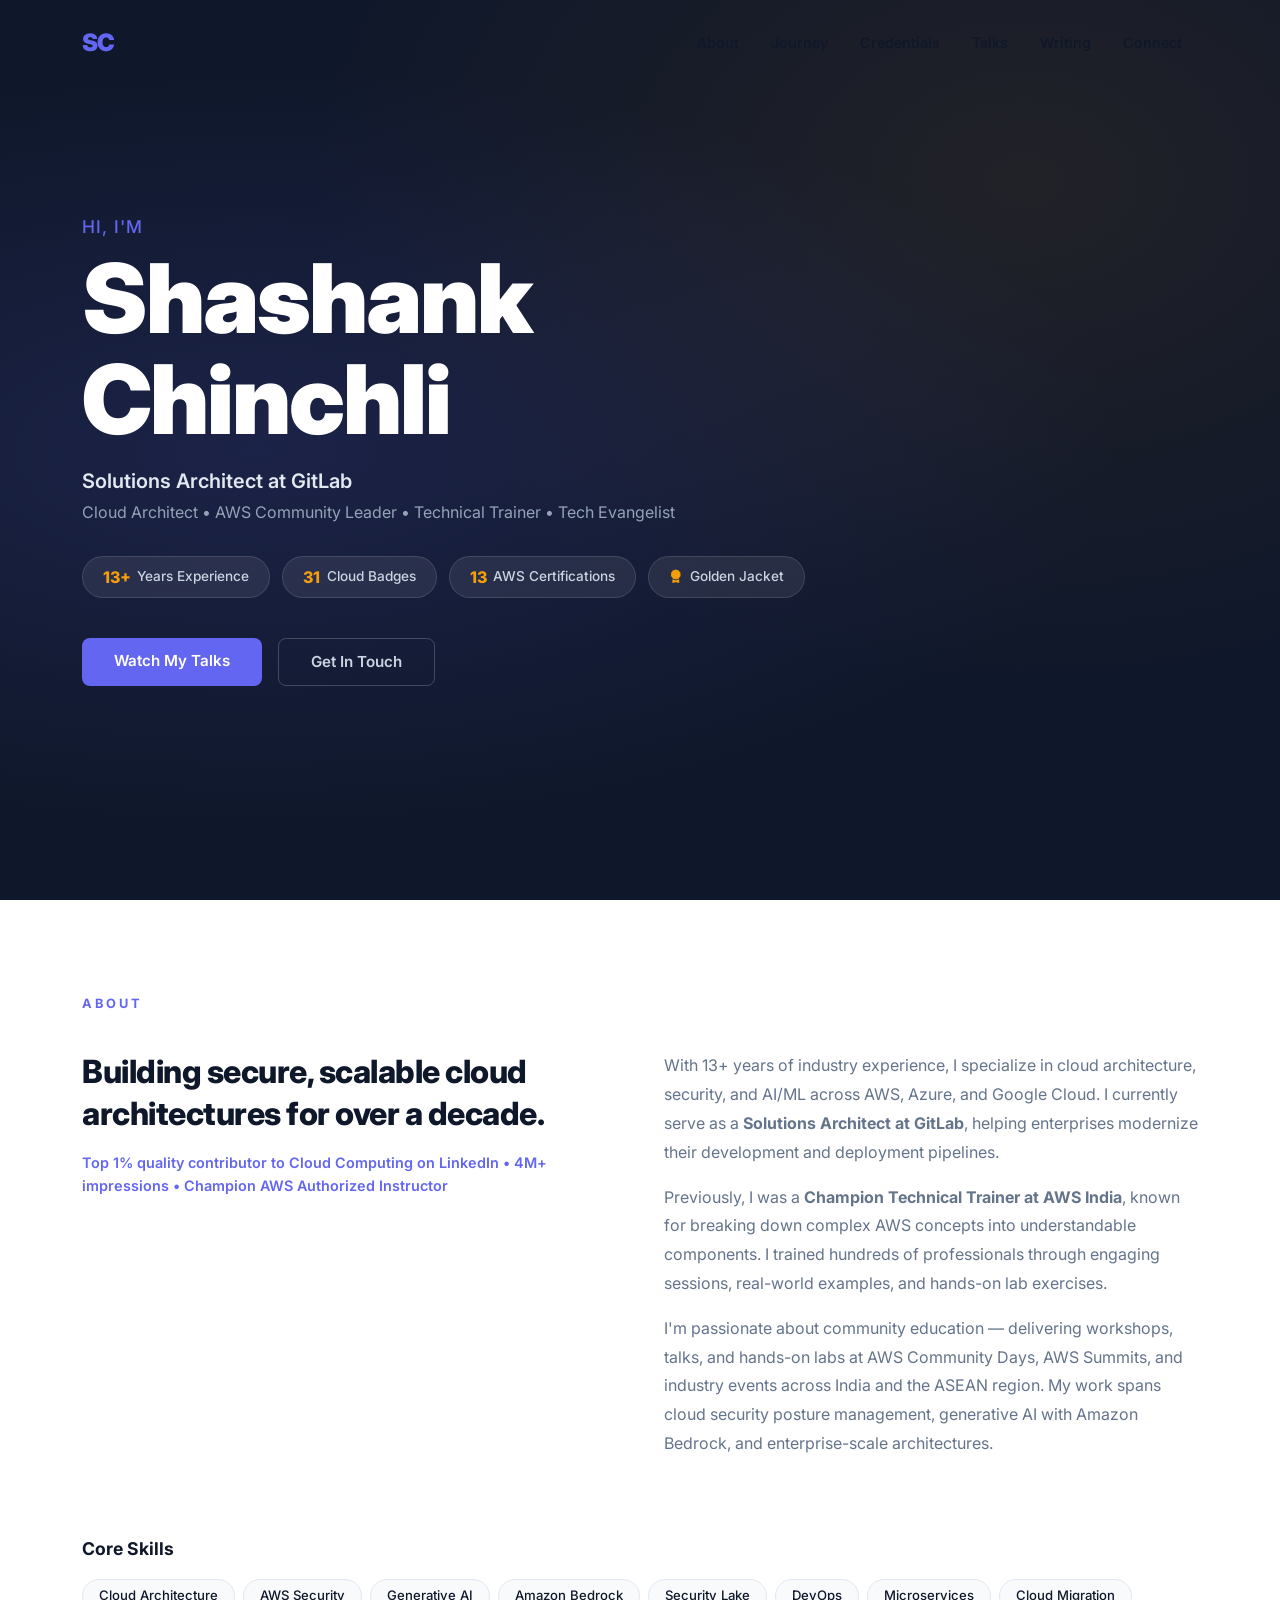
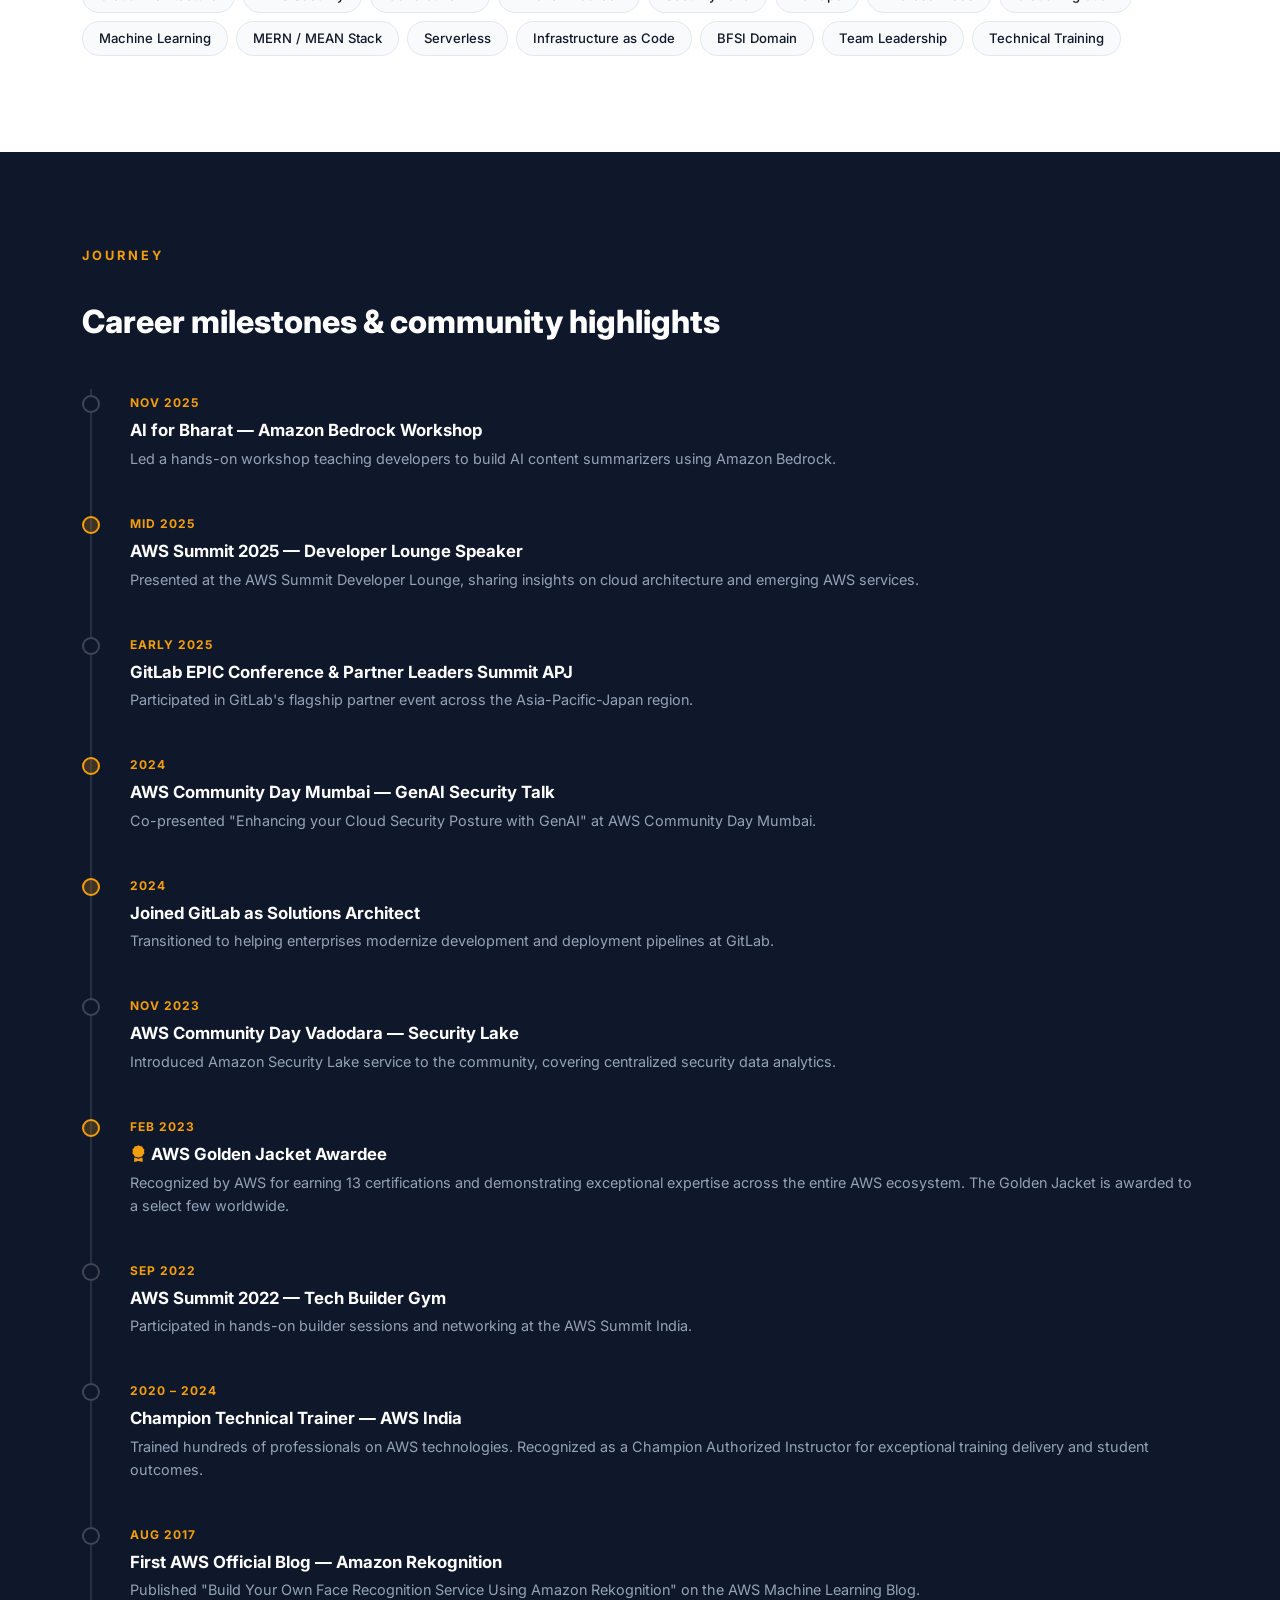
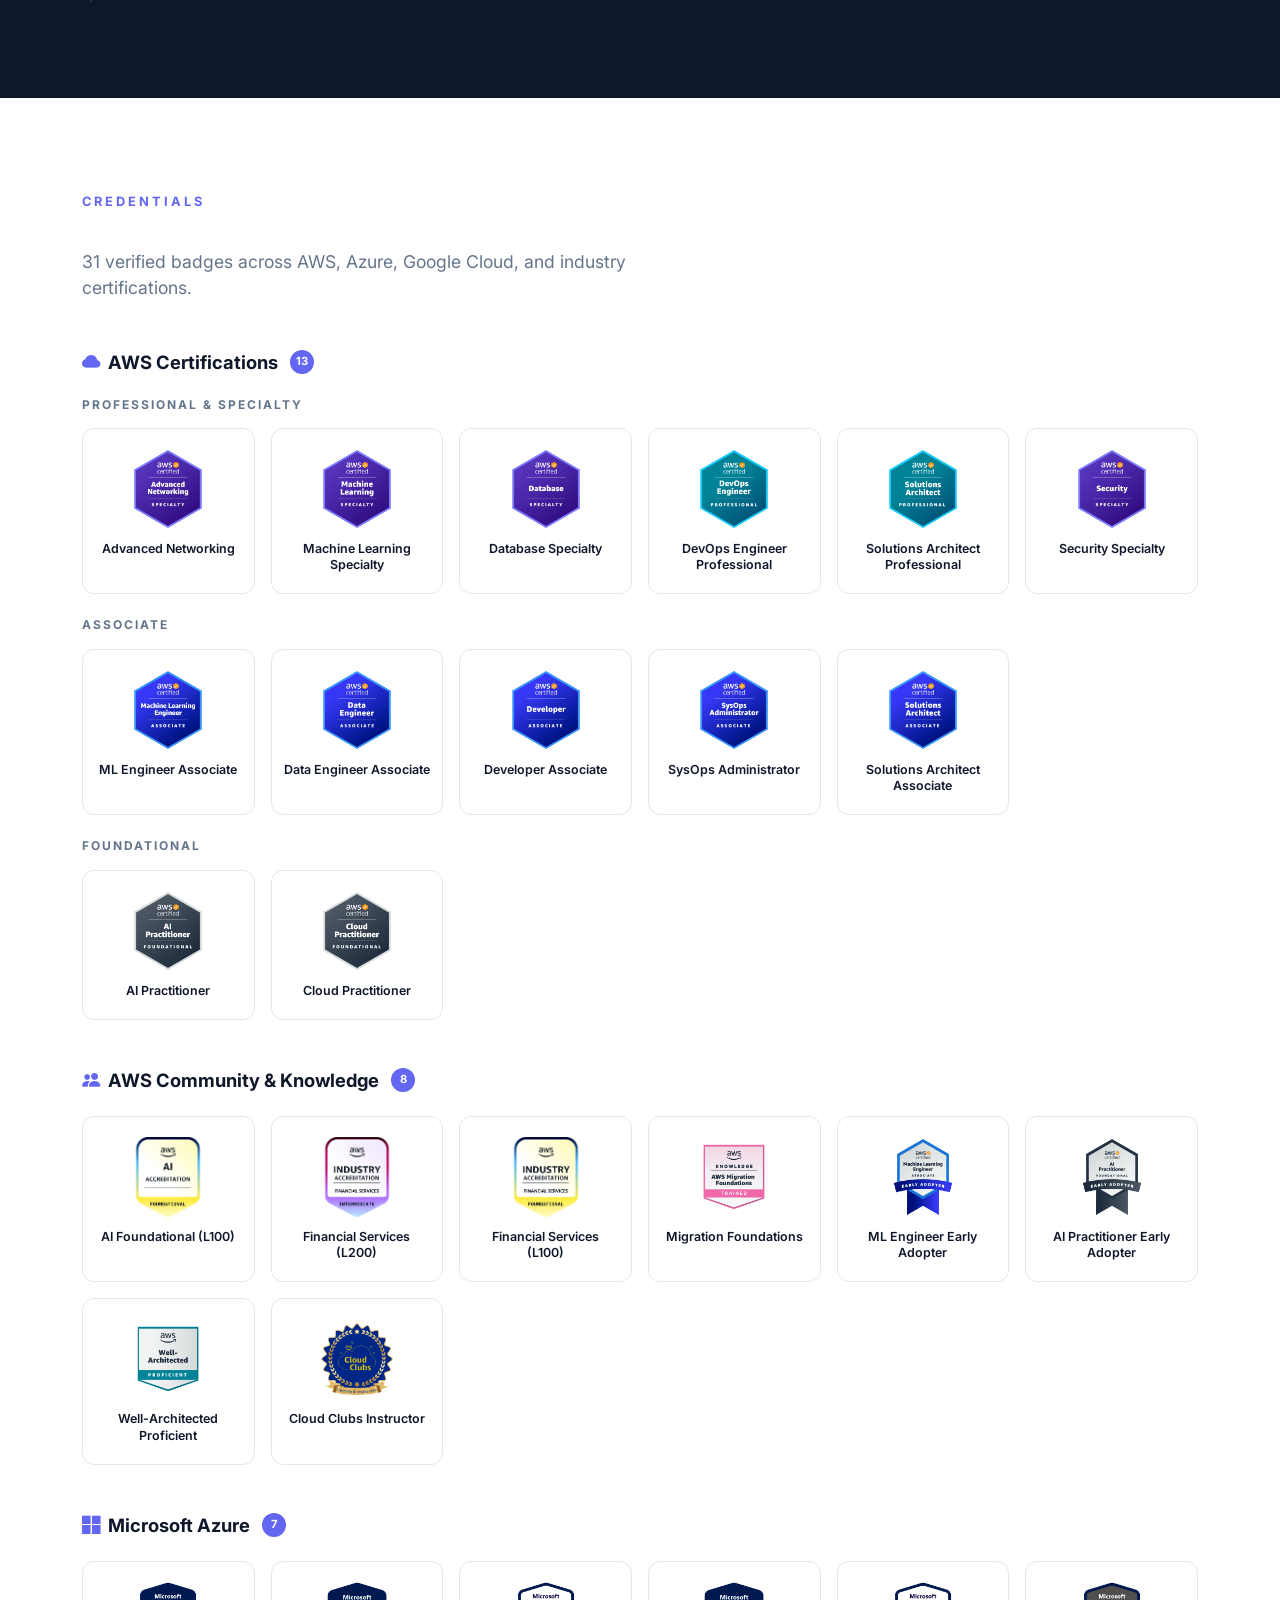
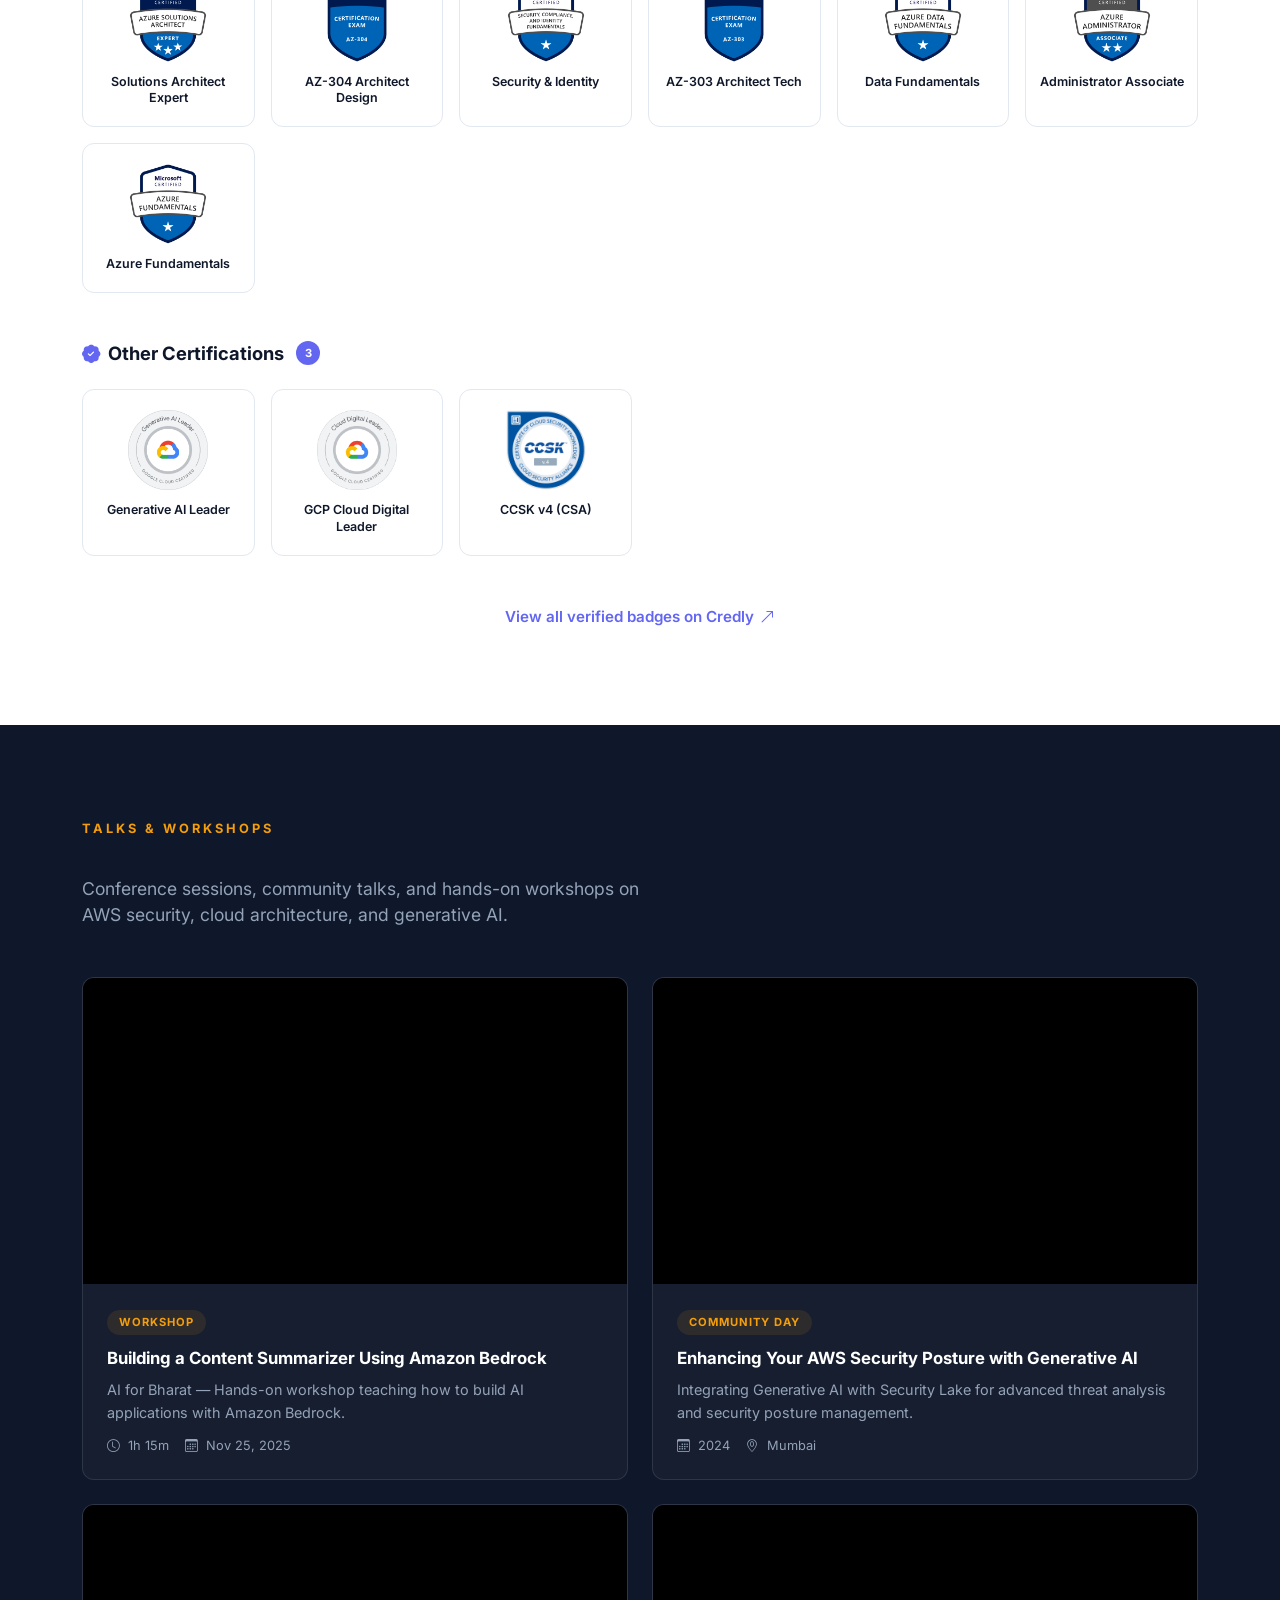
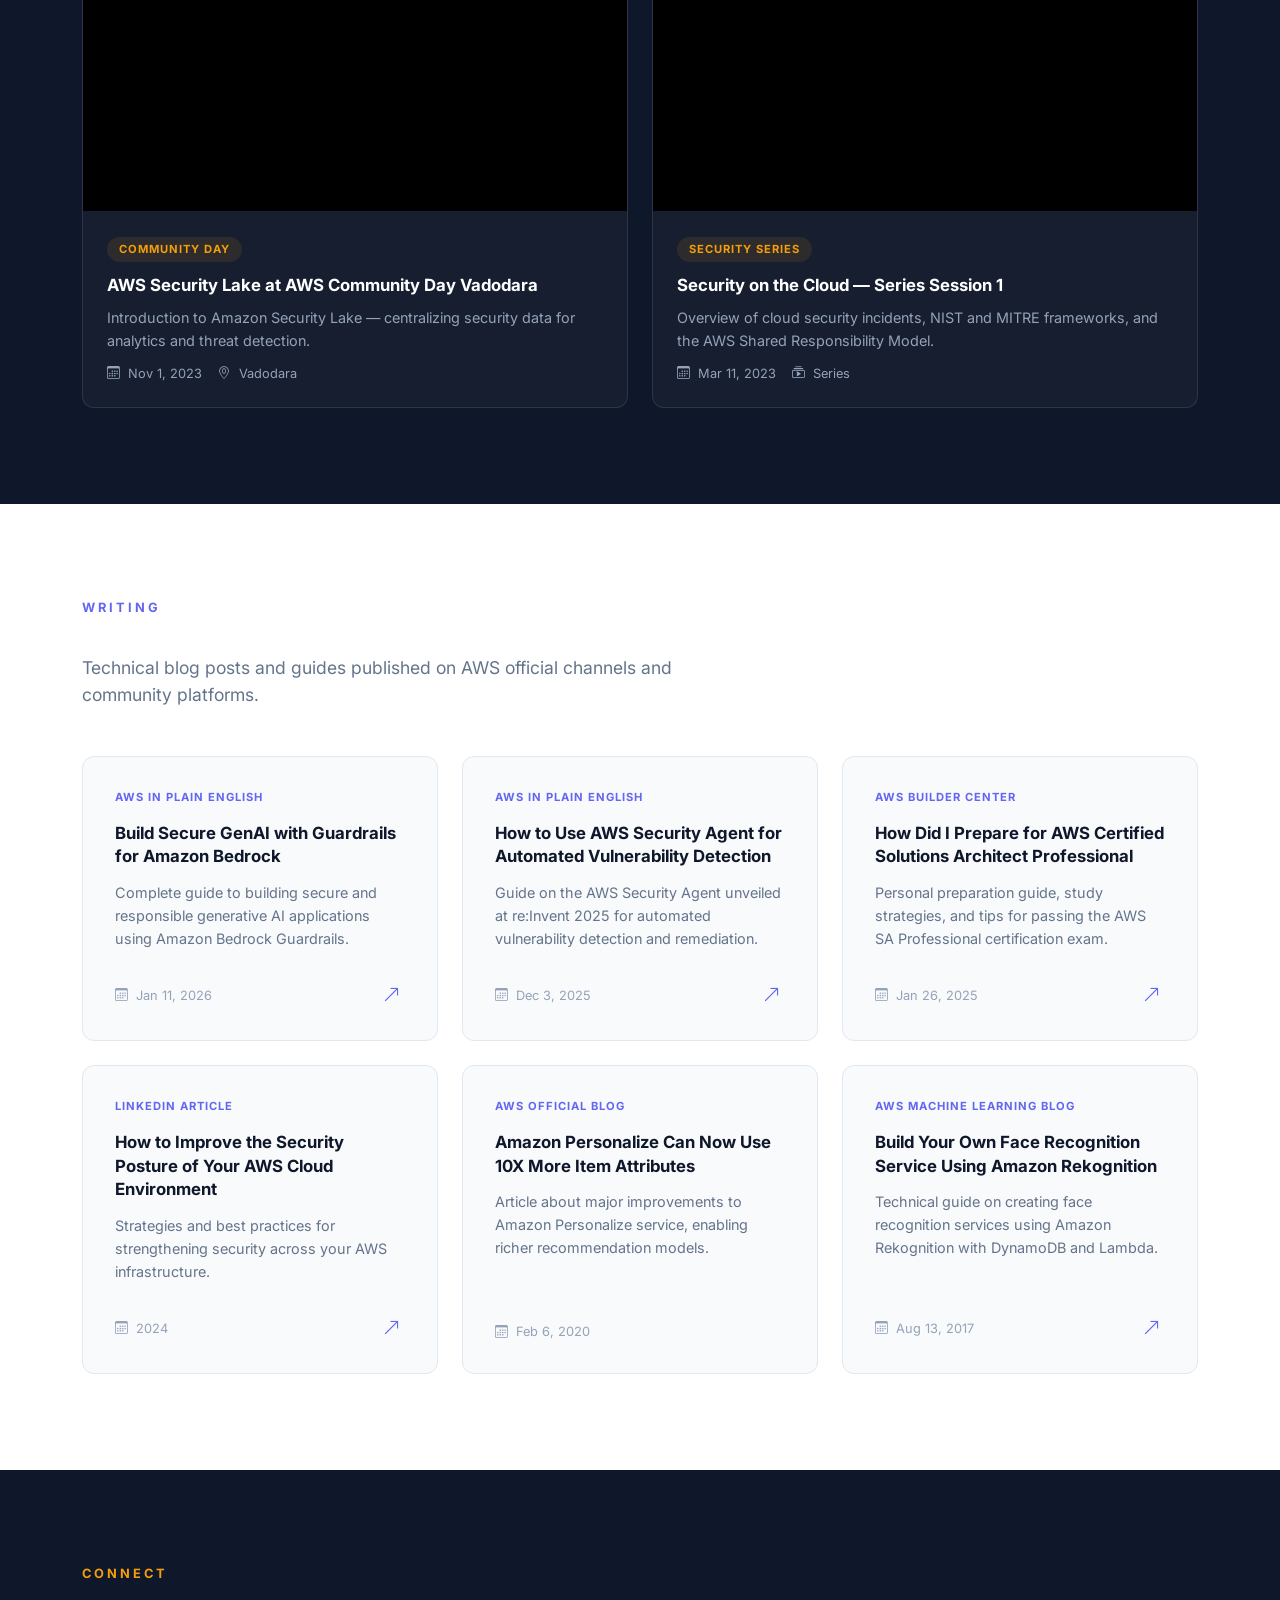
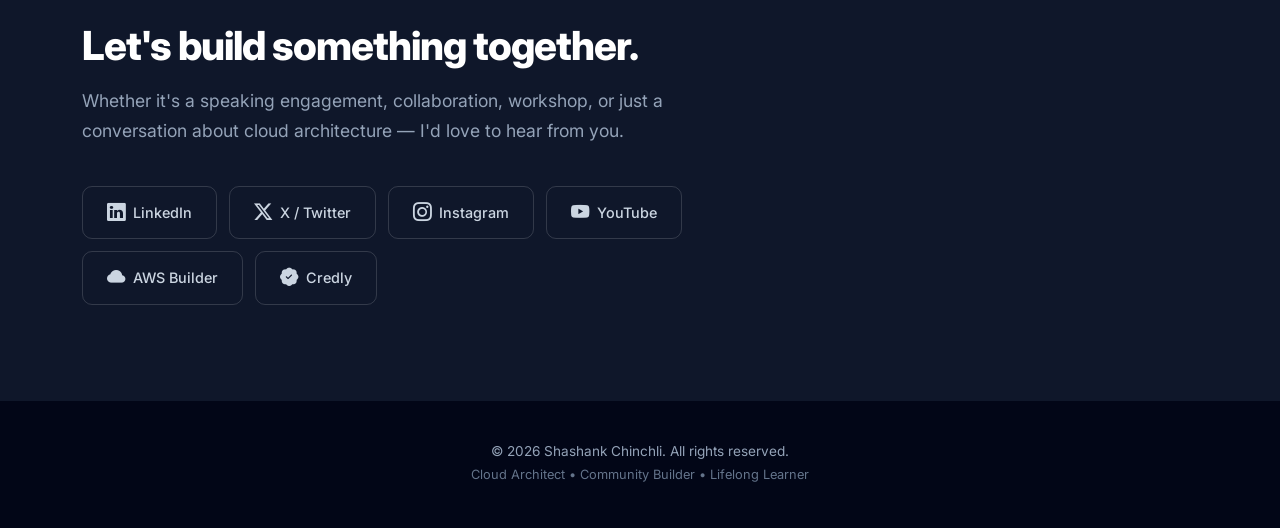
==== commit 1ee81f37: "Sort all content chronologically (newest first) - Timeline: Fixed ordering with specific months (Nov" ====
--- a/index.html
+++ b/index.html
@@ -121,22 +121,6 @@
         <div class="timeline-item">
           <div class="timeline-marker"></div>
           <div class="timeline-content">
-            <span class="timeline-date">2025</span>
-            <h4>GitLab EPIC Conference &amp; Partner Leaders Summit APJ</h4>
-            <p>Participated in GitLab's flagship partner event across the Asia-Pacific-Japan region.</p>
-          </div>
-        </div>
-        <div class="timeline-item">
-          <div class="timeline-marker highlight"></div>
-          <div class="timeline-content">
-            <span class="timeline-date">2025</span>
-            <h4>AWS Summit 2025 — Developer Lounge Speaker</h4>
-            <p>Presented at the AWS Summit Developer Lounge, sharing insights on cloud architecture and emerging AWS services.</p>
-          </div>
-        </div>
-        <div class="timeline-item">
-          <div class="timeline-marker"></div>
-          <div class="timeline-content">
             <span class="timeline-date">Nov 2025</span>
             <h4>AI for Bharat — Amazon Bedrock Workshop</h4>
             <p>Led a hands-on workshop teaching developers to build AI content summarizers using Amazon Bedrock.</p>
@@ -145,20 +129,36 @@
         <div class="timeline-item">
           <div class="timeline-marker highlight"></div>
           <div class="timeline-content">
+            <span class="timeline-date">Mid 2025</span>
+            <h4>AWS Summit 2025 — Developer Lounge Speaker</h4>
+            <p>Presented at the AWS Summit Developer Lounge, sharing insights on cloud architecture and emerging AWS services.</p>
+          </div>
+        </div>
+        <div class="timeline-item">
+          <div class="timeline-marker"></div>
+          <div class="timeline-content">
+            <span class="timeline-date">Early 2025</span>
+            <h4>GitLab EPIC Conference &amp; Partner Leaders Summit APJ</h4>
+            <p>Participated in GitLab's flagship partner event across the Asia-Pacific-Japan region.</p>
+          </div>
+        </div>
+        <div class="timeline-item">
+          <div class="timeline-marker highlight"></div>
+          <div class="timeline-content">
+            <span class="timeline-date">2024</span>
+            <h4>AWS Community Day Mumbai — GenAI Security Talk</h4>
+            <p>Co-presented "Enhancing your Cloud Security Posture with GenAI" at AWS Community Day Mumbai.</p>
+          </div>
+        </div>
+        <div class="timeline-item">
+          <div class="timeline-marker highlight"></div>
+          <div class="timeline-content">
             <span class="timeline-date">2024</span>
             <h4>Joined GitLab as Solutions Architect</h4>
             <p>Transitioned to helping enterprises modernize development and deployment pipelines at GitLab.</p>
           </div>
         </div>
         <div class="timeline-item">
-          <div class="timeline-marker highlight"></div>
-          <div class="timeline-content">
-            <span class="timeline-date">2024</span>
-            <h4>AWS Community Day Mumbai — GenAI Security Talk</h4>
-            <p>Co-presented "Enhancing your Cloud Security Posture with GenAI" at AWS Community Day Mumbai.</p>
-          </div>
-        </div>
-        <div class="timeline-item">
           <div class="timeline-marker"></div>
           <div class="timeline-content">
             <span class="timeline-date">Nov 2023</span>
@@ -168,8 +168,8 @@
         </div>
         <div class="timeline-item">
           <div class="timeline-marker highlight"></div>
-          <div name="golden-jacket" class="timeline-content">
-            <span class="timeline-date">2023</span>
+          <div class="timeline-content">
+            <span class="timeline-date">Feb 2023</span>
             <h4><i class="bi bi-award-fill" style="color: var(--sc-accent);"></i> AWS Golden Jacket Awardee</h4>
             <p>Recognized by AWS for earning 13 certifications and demonstrating exceptional expertise across the entire AWS ecosystem. The Golden Jacket is awarded to a select few worldwide.</p>
           </div>
@@ -177,7 +177,7 @@
         <div class="timeline-item">
           <div class="timeline-marker"></div>
           <div class="timeline-content">
-            <span class="timeline-date">2022</span>
+            <span class="timeline-date">Sep 2022</span>
             <h4>AWS Summit 2022 — Tech Builder Gym</h4>
             <p>Participated in hands-on builder sessions and networking at the AWS Summit India.</p>
           </div>
@@ -193,7 +193,7 @@
         <div class="timeline-item">
           <div class="timeline-marker"></div>
           <div class="timeline-content">
-            <span class="timeline-date">2017</span>
+            <span class="timeline-date">Aug 2017</span>
             <h4>First AWS Official Blog — Amazon Rekognition</h4>
             <p>Published "Build Your Own Face Recognition Service Using Amazon Rekognition" on the AWS Machine Learning Blog.</p>
           </div>
@@ -214,62 +214,75 @@
 
         <h4 class="badge-subcategory">Professional &amp; Specialty</h4>
         <div class="badge-grid">
+          <!-- Dec 2024 -->
+          <a href="https://www.credly.com/users/shashank-chinchli" target="_blank" rel="noopener" class="badge-item">
+            <img src="images/badges/aws-networking.png" alt="AWS Advanced Networking Specialty" loading="lazy">
+            <span>Advanced Networking</span>
+          </a>
+          <!-- Aug 2024 -->
+          <a href="https://www.credly.com/users/shashank-chinchli" target="_blank" rel="noopener" class="badge-item">
+            <img src="images/badges/aws-ml-specialty.png" alt="AWS Machine Learning Specialty" loading="lazy">
+            <span>Machine Learning Specialty</span>
+          </a>
+          <!-- Feb 2024 -->
+          <a href="https://www.credly.com/users/shashank-chinchli" target="_blank" rel="noopener" class="badge-item">
+            <img src="images/badges/aws-database.png" alt="AWS Database Specialty" loading="lazy">
+            <span>Database Specialty</span>
+          </a>
+          <!-- May 2023 -->
+          <a href="https://www.credly.com/users/shashank-chinchli" target="_blank" rel="noopener" class="badge-item">
+            <img src="images/badges/aws-devops-pro.png" alt="AWS DevOps Engineer Professional" loading="lazy">
+            <span>DevOps Engineer Professional</span>
+          </a>
+          <!-- Feb 2023 -->
           <a href="https://www.credly.com/users/shashank-chinchli" target="_blank" rel="noopener" class="badge-item">
             <img src="images/badges/aws-sa-pro.png" alt="AWS Solutions Architect Professional" loading="lazy">
             <span>Solutions Architect Professional</span>
           </a>
-          <a href="https://www.credly.com/users/shashank-chinchli" target="_blank" rel="noopener" class="badge-item">
-            <img src="images/badges/aws-devops-pro.png" alt="AWS DevOps Engineer Professional" loading="lazy">
-            <span>DevOps Engineer Professional</span>
-          </a>
+          <!-- Aug 2021 -->
           <a href="https://www.credly.com/users/shashank-chinchli" target="_blank" rel="noopener" class="badge-item">
             <img src="images/badges/aws-security.png" alt="AWS Security Specialty" loading="lazy">
             <span>Security Specialty</span>
           </a>
-          <a href="https://www.credly.com/users/shashank-chinchli" target="_blank" rel="noopener" class="badge-item">
-            <img src="images/badges/aws-networking.png" alt="AWS Advanced Networking Specialty" loading="lazy">
-            <span>Advanced Networking</span>
-          </a>
-          <a href="https://www.credly.com/users/shashank-chinchli" target="_blank" rel="noopener" class="badge-item">
-            <img src="images/badges/aws-ml-specialty.png" alt="AWS Machine Learning Specialty" loading="lazy">
-            <span>Machine Learning Specialty</span>
-          </a>
-          <a href="https://www.credly.com/users/shashank-chinchli" target="_blank" rel="noopener" class="badge-item">
-            <img src="images/badges/aws-database.png" alt="AWS Database Specialty" loading="lazy">
-            <span>Database Specialty</span>
-          </a>
         </div>
 
         <h4 class="badge-subcategory">Associate</h4>
         <div class="badge-grid">
+          <!-- Oct 2024 -->
+          <a href="https://www.credly.com/users/shashank-chinchli" target="_blank" rel="noopener" class="badge-item">
+            <img src="images/badges/aws-ml-eng.png" alt="AWS Machine Learning Engineer Associate" loading="lazy">
+            <span>ML Engineer Associate</span>
+          </a>
+          <!-- Apr 2024 -->
+          <a href="https://www.credly.com/users/shashank-chinchli" target="_blank" rel="noopener" class="badge-item">
+            <img src="images/badges/aws-data-eng.png" alt="AWS Data Engineer Associate" loading="lazy">
+            <span>Data Engineer Associate</span>
+          </a>
+          <!-- Jan 2023 -->
+          <a href="https://www.credly.com/users/shashank-chinchli" target="_blank" rel="noopener" class="badge-item">
+            <img src="images/badges/aws-dev-assoc.png" alt="AWS Developer Associate" loading="lazy">
+            <span>Developer Associate</span>
+          </a>
+          <!-- Jul 2021 -->
+          <a href="https://www.credly.com/users/shashank-chinchli" target="_blank" rel="noopener" class="badge-item">
+            <img src="images/badges/aws-sysops.png" alt="AWS SysOps Administrator Associate" loading="lazy">
+            <span>SysOps Administrator</span>
+          </a>
+          <!-- Apr 2020 -->
           <a href="https://www.credly.com/users/shashank-chinchli" target="_blank" rel="noopener" class="badge-item">
             <img src="images/badges/aws-sa-assoc.png" alt="AWS Solutions Architect Associate" loading="lazy">
             <span>Solutions Architect Associate</span>
           </a>
-          <a href="https://www.credly.com/users/shashank-chinchli" target="_blank" rel="noopener" class="badge-item">
-            <img src="images/badges/aws-dev-assoc.png" alt="AWS Developer Associate" loading="lazy">
-            <span>Developer Associate</span>
-          </a>
-          <a href="https://www.credly.com/users/shashank-chinchli" target="_blank" rel="noopener" class="badge-item">
-            <img src="images/badges/aws-sysops.png" alt="AWS SysOps Administrator Associate" loading="lazy">
-            <span>SysOps Administrator</span>
-          </a>
-          <a href="https://www.credly.com/users/shashank-chinchli" target="_blank" rel="noopener" class="badge-item">
-            <img src="images/badges/aws-data-eng.png" alt="AWS Data Engineer Associate" loading="lazy">
-            <span>Data Engineer Associate</span>
-          </a>
-          <a href="https://www.credly.com/users/shashank-chinchli" target="_blank" rel="noopener" class="badge-item">
-            <img src="images/badges/aws-ml-eng.png" alt="AWS Machine Learning Engineer Associate" loading="lazy">
-            <span>ML Engineer Associate</span>
-          </a>
         </div>
 
         <h4 class="badge-subcategory">Foundational</h4>
         <div class="badge-grid">
+          <!-- Sep 2024 -->
           <a href="https://www.credly.com/users/shashank-chinchli" target="_blank" rel="noopener" class="badge-item">
             <img src="images/badges/aws-ai-practitioner.png" alt="AWS AI Practitioner" loading="lazy">
             <span>AI Practitioner</span>
           </a>
+          <!-- Apr 2020 -->
           <a href="https://www.credly.com/users/shashank-chinchli" target="_blank" rel="noopener" class="badge-item">
             <img src="images/badges/aws-cloud-practitioner.png" alt="AWS Cloud Practitioner" loading="lazy">
             <span>Cloud Practitioner</span>
@@ -281,37 +294,45 @@
       <div class="badge-category">
         <h3 class="badge-category-title"><i class="bi bi-people-fill"></i> AWS Community &amp; Knowledge <span class="badge-count">8</span></h3>
         <div class="badge-grid">
+          <!-- Aug 2025 -->
+          <div class="badge-item">
+            <img src="images/badges/aws-ai-foundational.png" alt="AWS AI Foundational L100" loading="lazy">
+            <span>AI Foundational (L100)</span>
+          </div>
+          <!-- Jul 2025 -->
+          <div class="badge-item">
+            <img src="images/badges/aws-fsi-intermediate.png" alt="Financial Services Intermediate L200" loading="lazy">
+            <span>Financial Services (L200)</span>
+          </div>
+          <!-- May 2025 -->
+          <div class="badge-item">
+            <img src="images/badges/aws-fsi-foundational.png" alt="Financial Services Foundational L100" loading="lazy">
+            <span>Financial Services (L100)</span>
+          </div>
+          <!-- Mar 2025 -->
+          <div class="badge-item">
+            <img src="images/badges/aws-migration.png" alt="Migration Foundations" loading="lazy">
+            <span>Migration Foundations</span>
+          </div>
+          <!-- Oct 2024 -->
           <div class="badge-item">
             <img src="images/badges/aws-ml-eng-early.png" alt="ML Engineer Early Adopter" loading="lazy">
             <span>ML Engineer Early Adopter</span>
           </div>
+          <!-- Sep 2024 -->
           <div class="badge-item">
             <img src="images/badges/aws-ai-early.png" alt="AI Practitioner Early Adopter" loading="lazy">
             <span>AI Practitioner Early Adopter</span>
           </div>
+          <!-- May 2024 -->
+          <div class="badge-item">
+            <img src="images/badges/aws-well-architected.png" alt="Well-Architected Proficient" loading="lazy">
+            <span>Well-Architected Proficient</span>
+          </div>
+          <!-- Mar 2024 -->
           <div class="badge-item">
             <img src="images/badges/aws-cloud-clubs.png" alt="Cloud Clubs Certified Instructor" loading="lazy">
             <span>Cloud Clubs Instructor</span>
-          </div>
-          <div class="badge-item">
-            <img src="images/badges/aws-well-architected.png" alt="Well-Architected Proficient" loading="lazy">
-            <span>Well-Architected Proficient</span>
-          </div>
-          <div class="badge-item">
-            <img src="images/badges/aws-ai-foundational.png" alt="AWS AI Foundational L100" loading="lazy">
-            <span>AI Foundational (L100)</span>
-          </div>
-          <div class="badge-item">
-            <img src="images/badges/aws-fsi-intermediate.png" alt="Financial Services Intermediate L200" loading="lazy">
-            <span>Financial Services (L200)</span>
-          </div>
-          <div class="badge-item">
-            <img src="images/badges/aws-fsi-foundational.png" alt="Financial Services Foundational L100" loading="lazy">
-            <span>Financial Services (L100)</span>
-          </div>
-          <div class="badge-item">
-            <img src="images/badges/aws-migration.png" alt="Migration Foundations" loading="lazy">
-            <span>Migration Foundations</span>
           </div>
         </div>
       </div>
@@ -320,33 +341,40 @@
       <div class="badge-category">
         <h3 class="badge-category-title"><i class="bi bi-microsoft"></i> Microsoft Azure <span class="badge-count">7</span></h3>
         <div class="badge-grid">
+          <!-- May 2021 -->
           <div class="badge-item">
             <img src="images/badges/azure-sa-expert.png" alt="Azure Solutions Architect Expert" loading="lazy">
             <span>Solutions Architect Expert</span>
           </div>
+          <!-- May 2021 -->
           <div class="badge-item">
             <img src="images/badges/az-304.png" alt="AZ-304 Azure Architect Design" loading="lazy">
             <span>AZ-304 Architect Design</span>
           </div>
+          <!-- Apr 2021 -->
+          <div class="badge-item">
+            <img src="images/badges/azure-security-fundamentals.png" alt="Azure Security Fundamentals" loading="lazy">
+            <span>Security &amp; Identity</span>
+          </div>
+          <!-- Mar 2021 -->
           <div class="badge-item">
             <img src="images/badges/az-303.png" alt="AZ-303 Azure Architect Technologies" loading="lazy">
             <span>AZ-303 Architect Tech</span>
           </div>
+          <!-- Jan 2021 -->
+          <div class="badge-item">
+            <img src="images/badges/azure-data-fundamentals.png" alt="Azure Data Fundamentals" loading="lazy">
+            <span>Data Fundamentals</span>
+          </div>
+          <!-- Aug 2020 -->
           <div class="badge-item">
             <img src="images/badges/azure-admin.png" alt="Azure Administrator Associate" loading="lazy">
             <span>Administrator Associate</span>
           </div>
+          <!-- Aug 2020 -->
           <div class="badge-item">
             <img src="images/badges/azure-fundamentals.png" alt="Azure Fundamentals" loading="lazy">
             <span>Azure Fundamentals</span>
-          </div>
-          <div class="badge-item">
-            <img src="images/badges/azure-data-fundamentals.png" alt="Azure Data Fundamentals" loading="lazy">
-            <span>Data Fundamentals</span>
-          </div>
-          <div class="badge-item">
-            <img src="images/badges/azure-security-fundamentals.png" alt="Azure Security Fundamentals" loading="lazy">
-            <span>Security &amp; Identity</span>
           </div>
         </div>
       </div>
@@ -355,14 +383,17 @@
       <div class="badge-category">
         <h3 class="badge-category-title"><i class="bi bi-patch-check-fill"></i> Other Certifications <span class="badge-count">3</span></h3>
         <div class="badge-grid">
+          <!-- Dec 2025 -->
+          <div class="badge-item">
+            <img src="images/badges/genai-leader.png" alt="Generative AI Leader Certification" loading="lazy">
+            <span>Generative AI Leader</span>
+          </div>
+          <!-- Dec 2025 -->
           <div class="badge-item">
             <img src="images/badges/gcp-cloud-digital-leader.png" alt="Google Cloud Digital Leader" loading="lazy">
             <span>GCP Cloud Digital Leader</span>
           </div>
-          <div class="badge-item">
-            <img src="images/badges/genai-leader.png" alt="Generative AI Leader Certification" loading="lazy">
-            <span>Generative AI Leader</span>
-          </div>
+          <!-- Jul 2022 -->
           <div class="badge-item">
             <img src="images/badges/ccsk-v4.png" alt="Certificate of Cloud Security Knowledge v4" loading="lazy">
             <span>CCSK v4 (CSA)</span>
@@ -412,7 +443,7 @@
               <h4>Enhancing Your AWS Security Posture with Generative AI</h4>
               <p>Integrating Generative AI with Security Lake for advanced threat analysis and security posture management.</p>
               <div class="video-meta">
-                <span><i class="bi bi-shield-check"></i> Security + GenAI</span>
+                <span><i class="bi bi-calendar3"></i> 2024</span>
                 <span><i class="bi bi-geo-alt"></i> Mumbai</span>
               </div>
             </div>
@@ -463,6 +494,19 @@
       <p class="section-intro">Technical blog posts and guides published on AWS official channels and community platforms.</p>
 
       <div class="row g-4">
+        <!-- 1. Jan 11, 2026 -->
+        <div class="col-lg-4">
+          <a href="https://aws.plainenglish.io/build-secure-and-responsible-genai-with-guardrails-for-amazon-bedrock-01d112a49244" target="_blank" rel="noopener" class="blog-card">
+            <span class="blog-source">AWS in Plain English</span>
+            <h4>Build Secure GenAI with Guardrails for Amazon Bedrock</h4>
+            <p>Complete guide to building secure and responsible generative AI applications using Amazon Bedrock Guardrails.</p>
+            <div class="blog-meta">
+              <span><i class="bi bi-calendar3"></i> Jan 11, 2026</span>
+              <span class="blog-arrow"><i class="bi bi-arrow-up-right"></i></span>
+            </div>
+          </a>
+        </div>
+        <!-- 2. Dec 3, 2025 -->
         <div class="col-lg-4">
           <a href="https://aws.plainenglish.io/how-to-use-aws-security-agent-for-automated-vulnerability-detection-and-remediation-cfdaef9af5b8" target="_blank" rel="noopener" class="blog-card">
             <span class="blog-source">AWS in Plain English</span>
@@ -474,28 +518,42 @@
             </div>
           </a>
         </div>
+        <!-- 3. Jan 26, 2025 -->
         <div class="col-lg-4">
-          <a href="https://aws.plainenglish.io/build-secure-and-responsible-genai-with-guardrails-for-amazon-bedrock-01d112a49244" target="_blank" rel="noopener" class="blog-card">
-            <span class="blog-source">AWS in Plain English</span>
-            <h4>Build Secure GenAI with Guardrails for Amazon Bedrock</h4>
-            <p>Complete guide to building secure and responsible generative AI applications using Amazon Bedrock Guardrails.</p>
+          <a href="https://builder.aws.com/community/@heyshashank" target="_blank" rel="noopener" class="blog-card">
+            <span class="blog-source">AWS Builder Center</span>
+            <h4>How Did I Prepare for AWS Certified Solutions Architect Professional</h4>
+            <p>Personal preparation guide, study strategies, and tips for passing the AWS SA Professional certification exam.</p>
             <div class="blog-meta">
-              <span><i class="bi bi-calendar3"></i> Jan 11, 2026</span>
+              <span><i class="bi bi-calendar3"></i> Jan 26, 2025</span>
               <span class="blog-arrow"><i class="bi bi-arrow-up-right"></i></span>
             </div>
           </a>
         </div>
+        <!-- 4. 2024 -->
         <div class="col-lg-4">
           <a href="https://www.linkedin.com/pulse/how-improve-security-posture-your-aws-cloud-shashank-chinchli" target="_blank" rel="noopener" class="blog-card">
             <span class="blog-source">LinkedIn Article</span>
             <h4>How to Improve the Security Posture of Your AWS Cloud Environment</h4>
             <p>Strategies and best practices for strengthening security across your AWS infrastructure.</p>
             <div class="blog-meta">
-              <span><i class="bi bi-shield-check"></i> Security</span>
+              <span><i class="bi bi-calendar3"></i> 2024</span>
               <span class="blog-arrow"><i class="bi bi-arrow-up-right"></i></span>
             </div>
           </a>
         </div>
+        <!-- 5. Feb 6, 2020 -->
+        <div class="col-lg-4">
+          <div class="blog-card">
+            <span class="blog-source">AWS Official Blog</span>
+            <h4>Amazon Personalize Can Now Use 10X More Item Attributes</h4>
+            <p>Article about major improvements to Amazon Personalize service, enabling richer recommendation models.</p>
+            <div class="blog-meta">
+              <span><i class="bi bi-calendar3"></i> Feb 6, 2020</span>
+            </div>
+          </div>
+        </div>
+        <!-- 6. Aug 13, 2017 -->
         <div class="col-lg-4">
           <a href="https://aws.amazon.com/blogs/machine-learning/build-your-own-face-recognition-service-using-amazon-rekognition/" target="_blank" rel="noopener" class="blog-card">
             <span class="blog-source">AWS Machine Learning Blog</span>
@@ -503,27 +561,6 @@
             <p>Technical guide on creating face recognition services using Amazon Rekognition with DynamoDB and Lambda.</p>
             <div class="blog-meta">
               <span><i class="bi bi-calendar3"></i> Aug 13, 2017</span>
-              <span class="blog-arrow"><i class="bi bi-arrow-up-right"></i></span>
-            </div>
-          </a>
-        </div>
-        <div class="col-lg-4">
-          <div class="blog-card">
-            <span class="blog-source">AWS Official Blog</span>
-            <h4>Amazon Personalize Can Now Use 10X More Item Attributes</h4>
-            <p>Article about major improvements to Amazon Personalize service, enabling richer recommendation models.</p>
-            <div class="blog-meta">
-              <span><i class="bi bi-calendar3"></i> Feb 6, 2020</span>
-            </div>
-          </div>
-        </div>
-        <div class="col-lg-4">
-          <a href="https://builder.aws.com/community/@heyshashank" target="_blank" rel="noopener" class="blog-card">
-            <span class="blog-source">AWS Builder Center</span>
-            <h4>How Did I Prepare for AWS Certified Solutions Architect Professional</h4>
-            <p>Personal preparation guide, study strategies, and tips for passing the AWS SA Professional certification exam.</p>
-            <div class="blog-meta">
-              <span><i class="bi bi-calendar3"></i> Jan 26, 2025</span>
               <span class="blog-arrow"><i class="bi bi-arrow-up-right"></i></span>
             </div>
           </a>
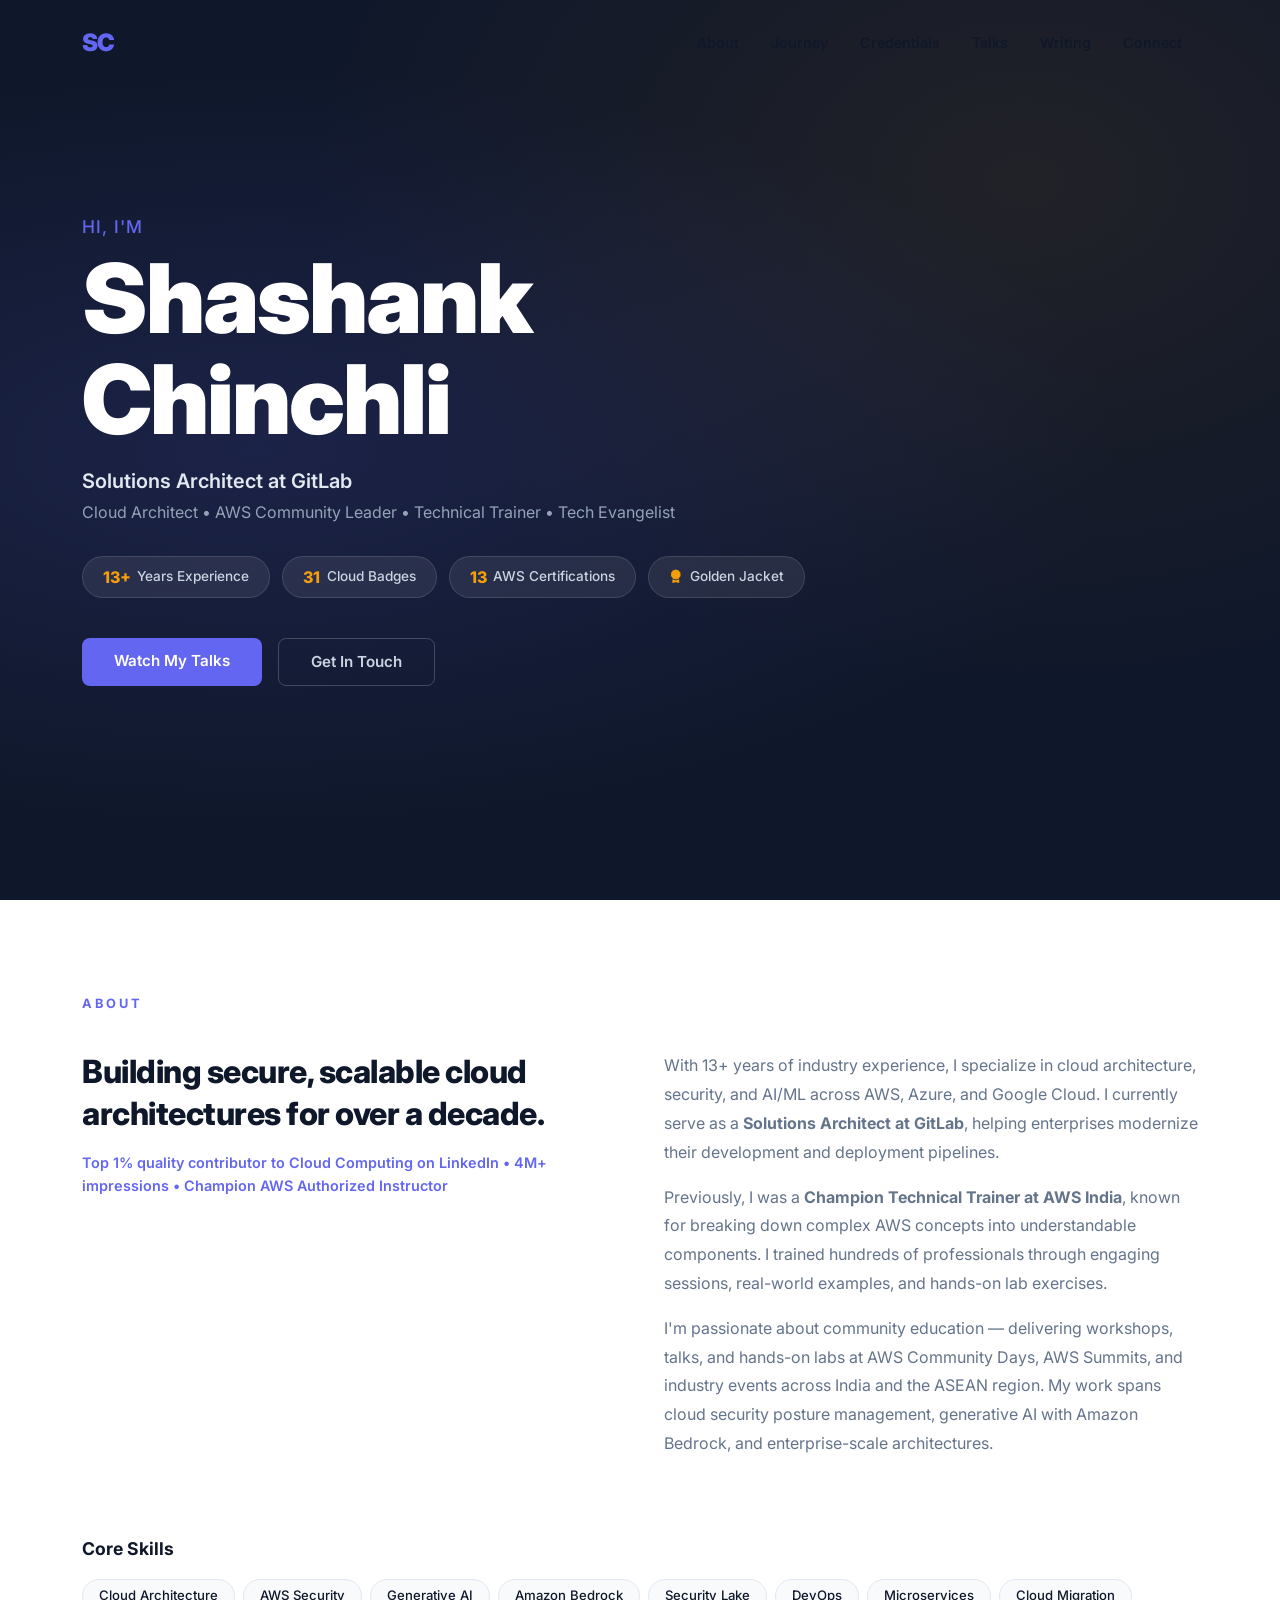
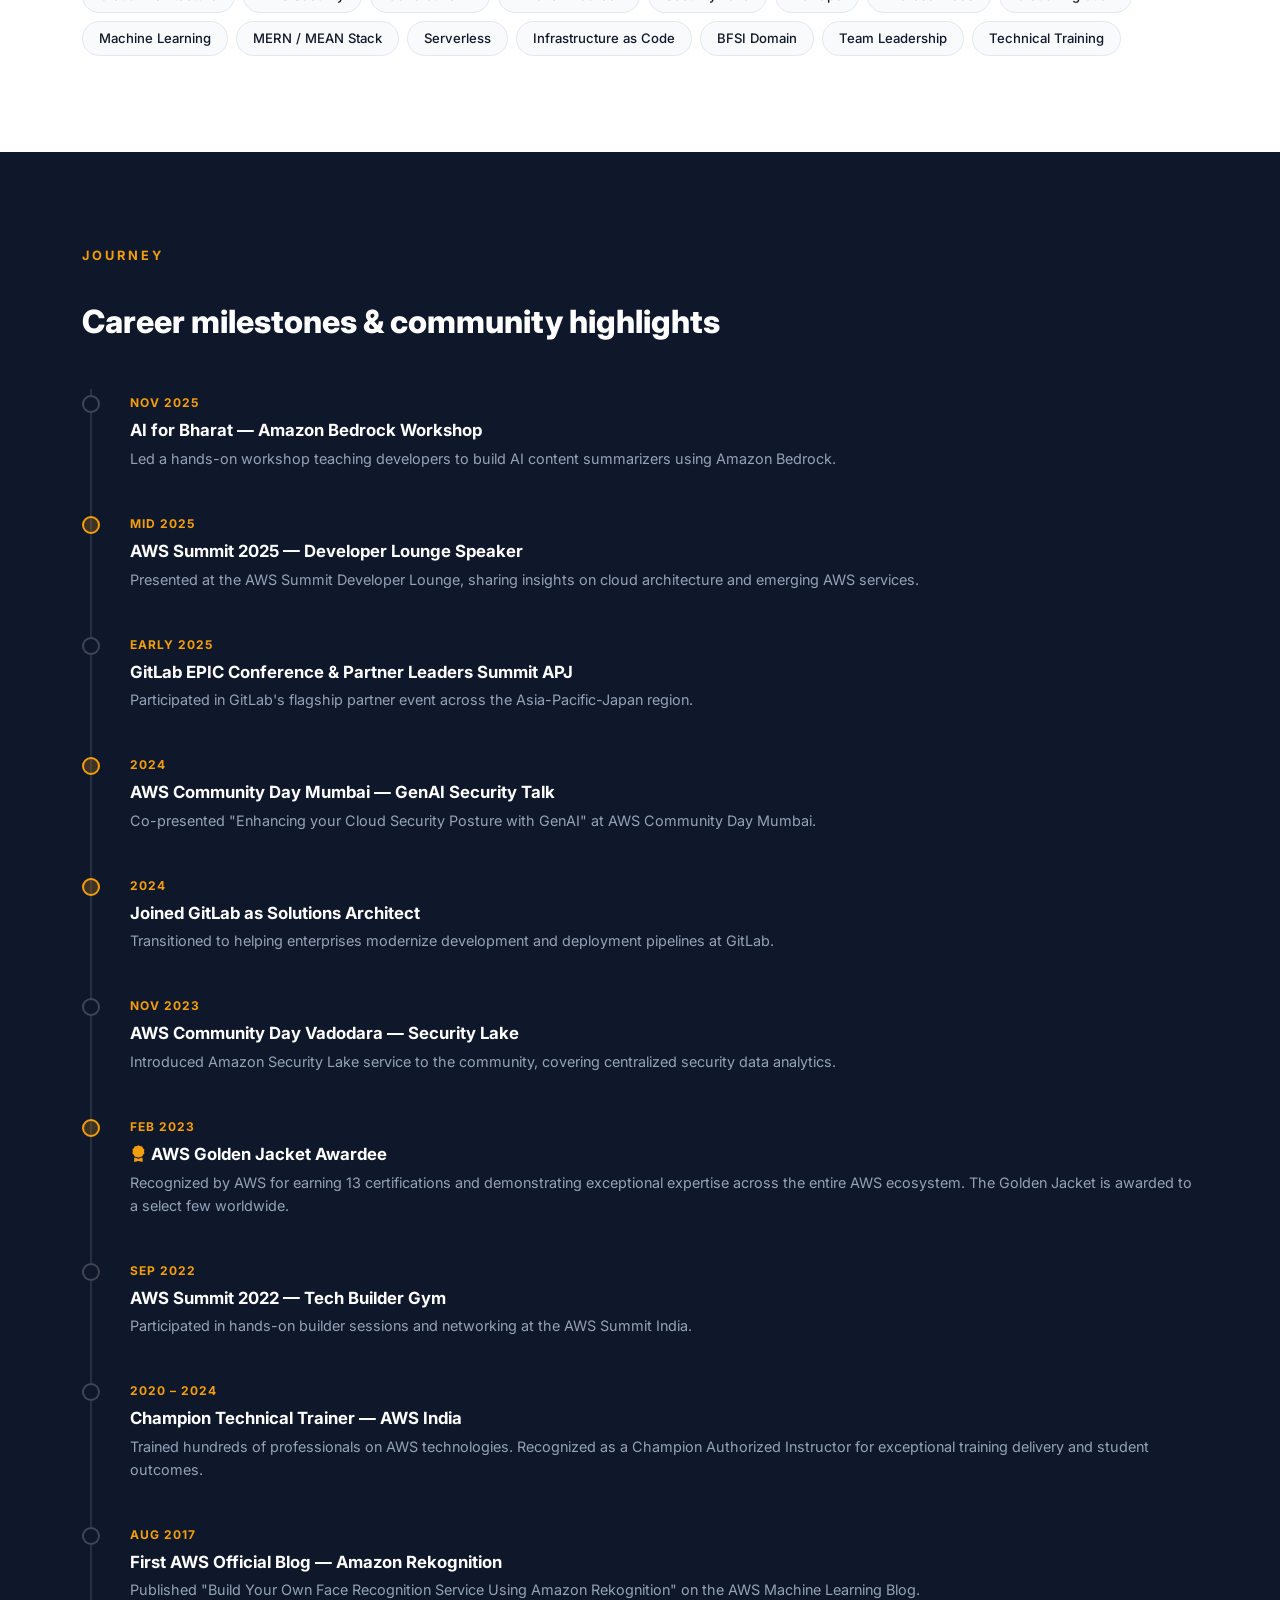
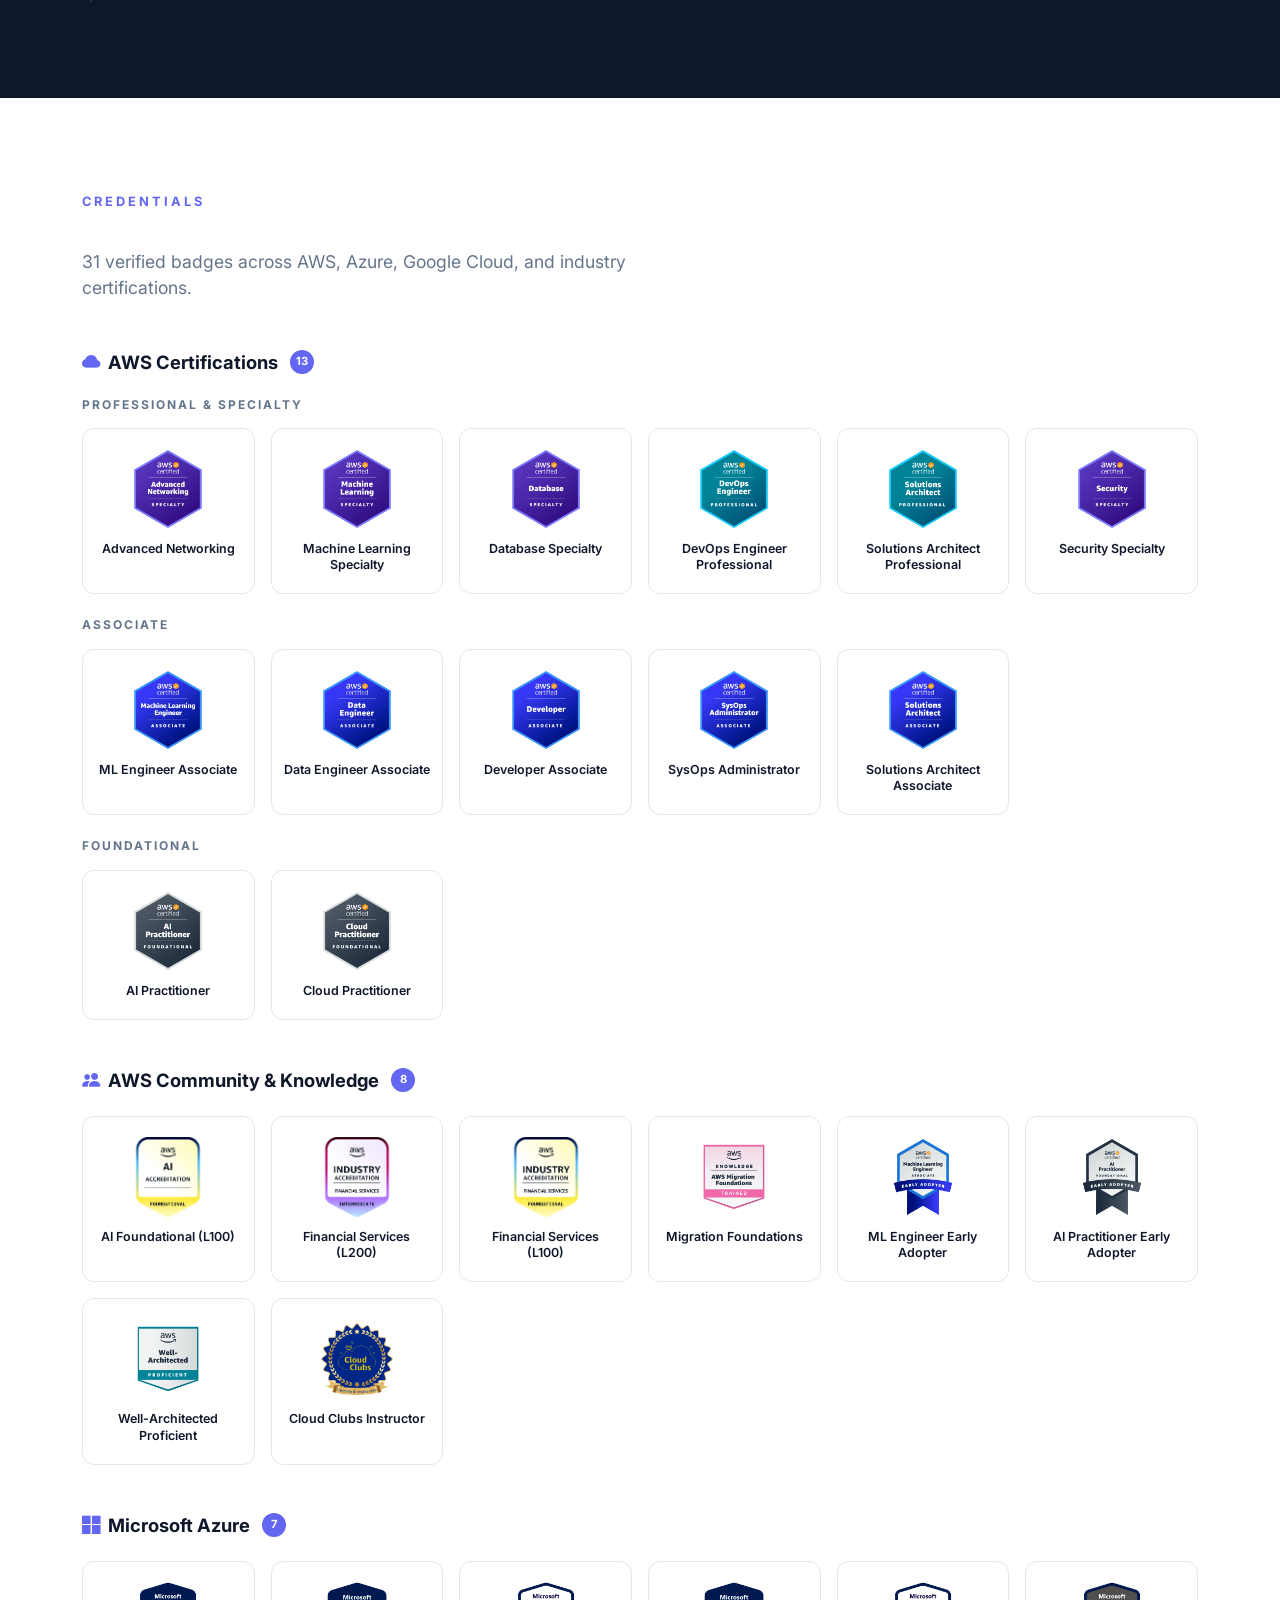
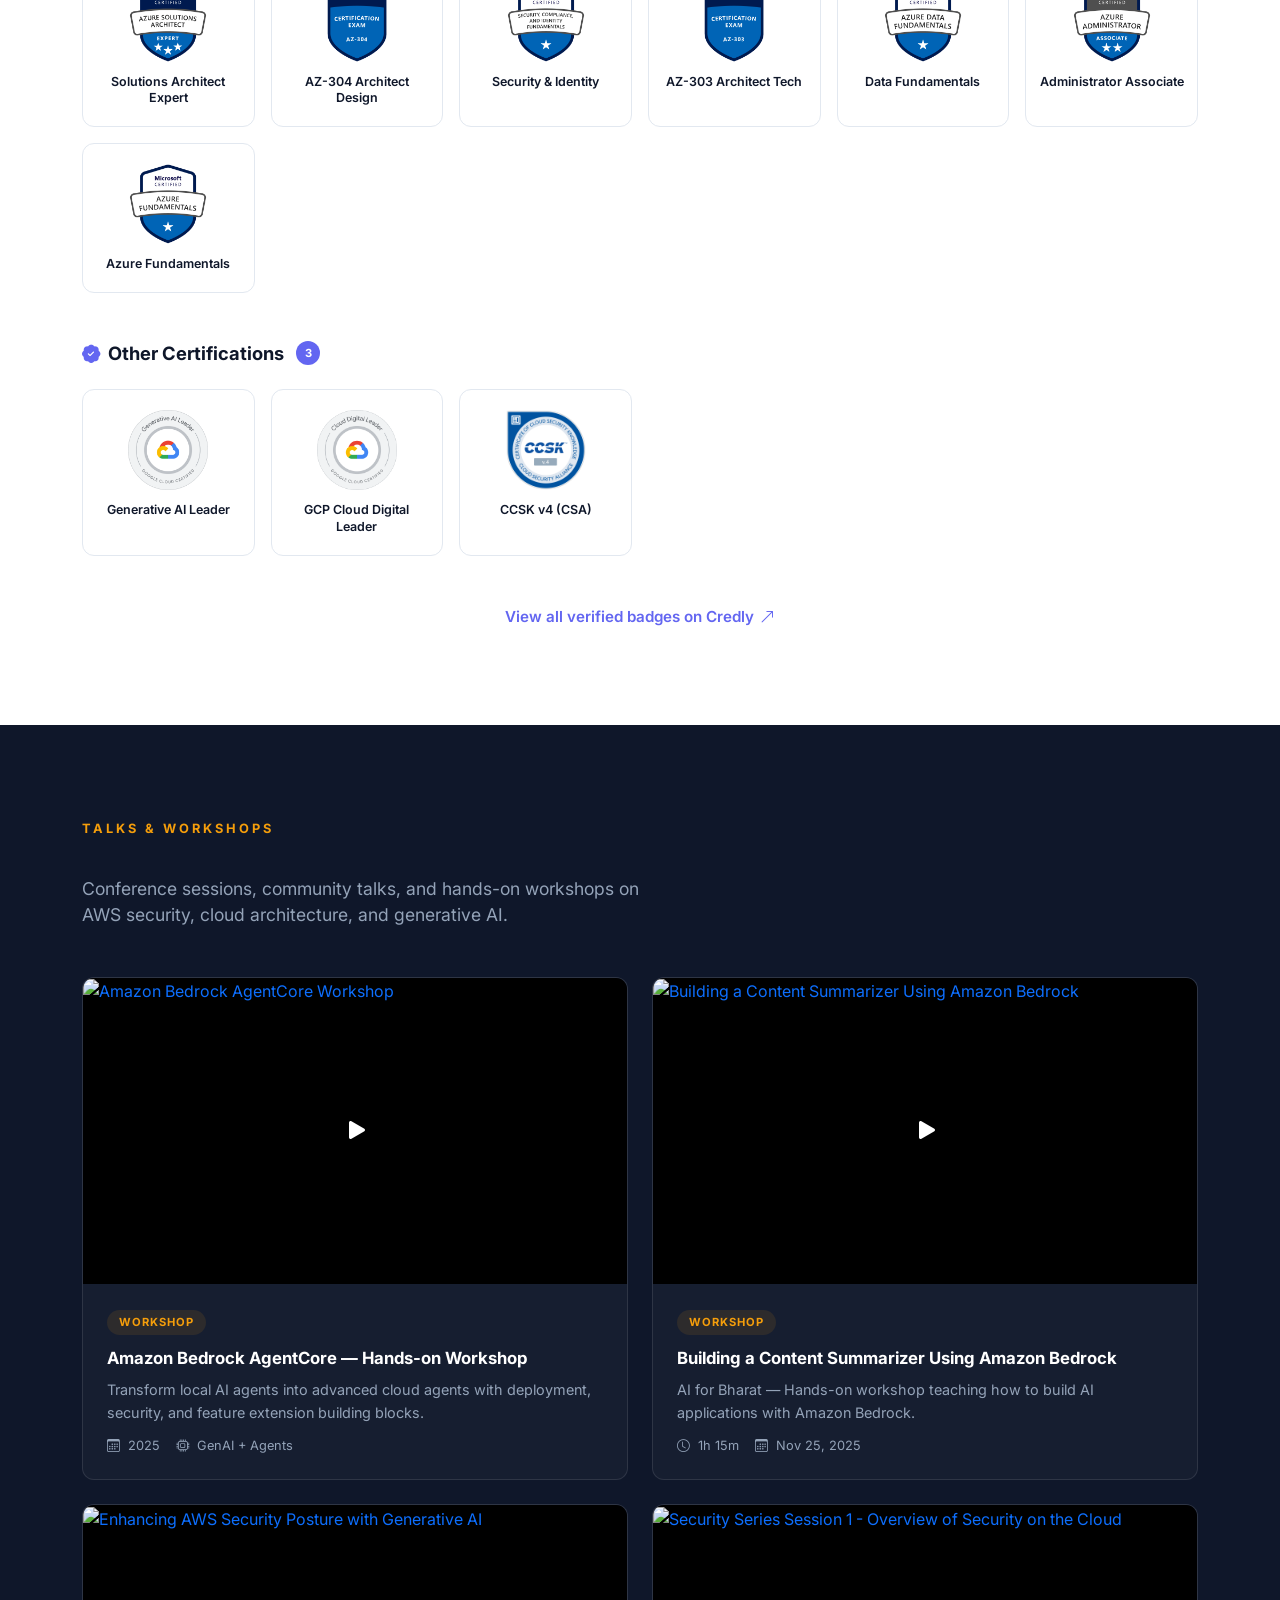
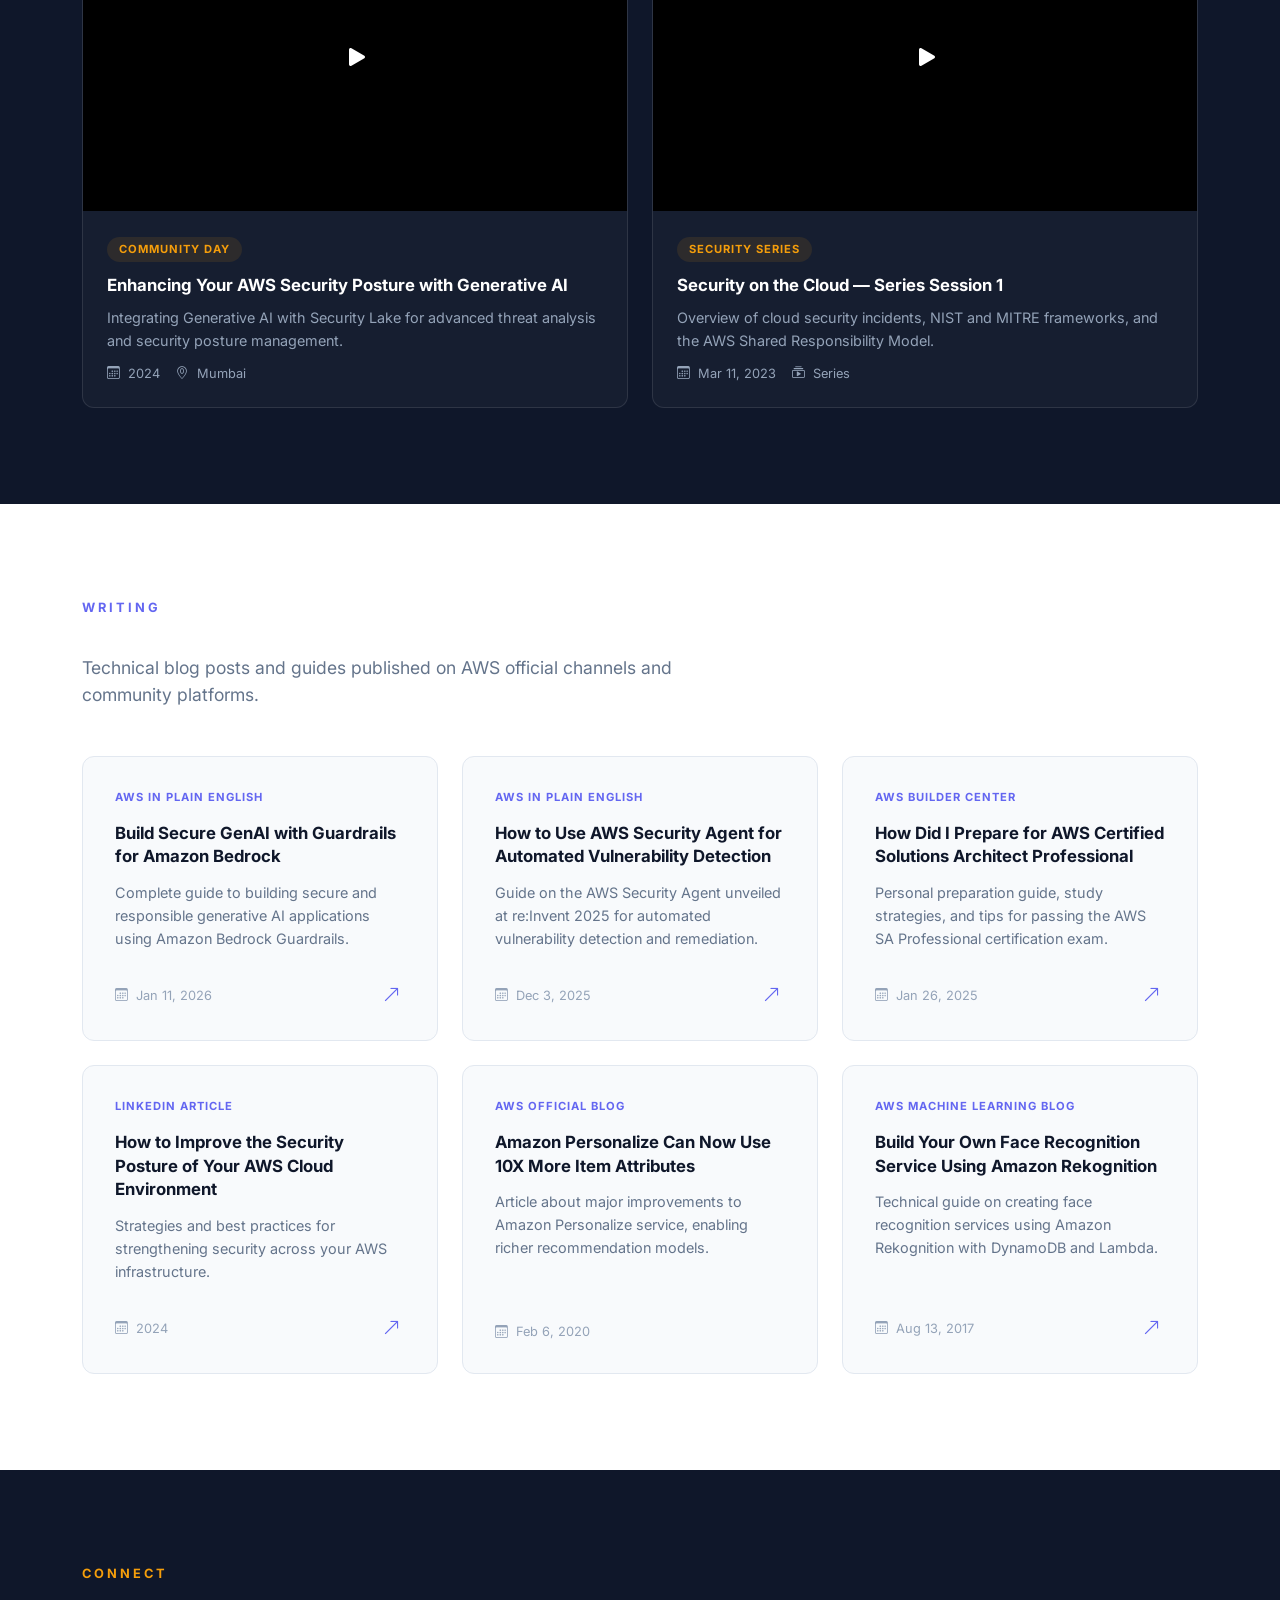
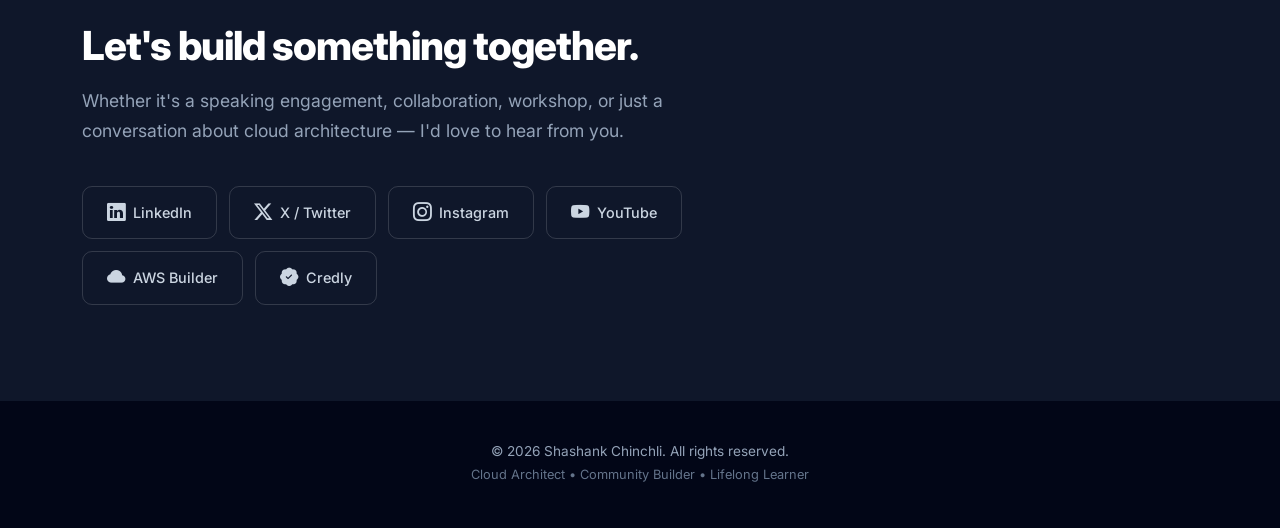
==== commit 4d07ca15: "Replace video iframes with thumbnails, add Bedrock AgentCore video - Removed AWS Security Lake Vadod" ====
--- a/index.html
+++ b/index.html
@@ -416,11 +416,36 @@
       <p class="section-intro section-intro-light">Conference sessions, community talks, and hands-on workshops on AWS security, cloud architecture, and generative AI.</p>
 
       <div class="row g-4">
+        <!-- 1. New video — first -->
         <div class="col-lg-6">
           <div class="video-card">
-            <div class="video-embed">
-              <iframe src="https://www.youtube.com/embed/6GJMoxCP5L4" title="Building a Content Summarizer Using Amazon Bedrock" frameborder="0" allow="accelerometer; autoplay; clipboard-write; encrypted-media; gyroscope; picture-in-picture" allowfullscreen loading="lazy"></iframe>
-            </div>
+            <a href="https://www.youtube.com/watch?v=BY4YlxhSKr8" target="_blank" rel="noopener" class="video-thumb-link">
+              <div class="video-thumb">
+                <img src="https://img.youtube.com/vi/BY4YlxhSKr8/maxresdefault.jpg" alt="Amazon Bedrock AgentCore Workshop" loading="lazy">
+                <div class="video-play-btn"><i class="bi bi-play-fill"></i></div>
+              </div>
+            </a>
+            <div class="video-info">
+              <span class="video-tag">Workshop</span>
+              <h4>Amazon Bedrock AgentCore — Hands-on Workshop</h4>
+              <p>Transform local AI agents into advanced cloud agents with deployment, security, and feature extension building blocks.</p>
+              <div class="video-meta">
+                <span><i class="bi bi-calendar3"></i> 2025</span>
+                <span><i class="bi bi-cpu"></i> GenAI + Agents</span>
+              </div>
+            </div>
+          </div>
+        </div>
+
+        <!-- 2. Nov 25, 2025 -->
+        <div class="col-lg-6">
+          <div class="video-card">
+            <a href="https://www.youtube.com/watch?v=6GJMoxCP5L4" target="_blank" rel="noopener" class="video-thumb-link">
+              <div class="video-thumb">
+                <img src="https://img.youtube.com/vi/6GJMoxCP5L4/maxresdefault.jpg" alt="Building a Content Summarizer Using Amazon Bedrock" loading="lazy">
+                <div class="video-play-btn"><i class="bi bi-play-fill"></i></div>
+              </div>
+            </a>
             <div class="video-info">
               <span class="video-tag">Workshop</span>
               <h4>Building a Content Summarizer Using Amazon Bedrock</h4>
@@ -433,11 +458,15 @@
           </div>
         </div>
 
+        <!-- 3. 2024 -->
         <div class="col-lg-6">
           <div class="video-card">
-            <div class="video-embed">
-              <iframe src="https://www.youtube.com/embed/4xi_btH4LBw" title="Enhancing AWS Security Posture with Generative AI" frameborder="0" allow="accelerometer; autoplay; clipboard-write; encrypted-media; gyroscope; picture-in-picture" allowfullscreen loading="lazy"></iframe>
-            </div>
+            <a href="https://www.youtube.com/watch?v=4xi_btH4LBw" target="_blank" rel="noopener" class="video-thumb-link">
+              <div class="video-thumb">
+                <img src="https://img.youtube.com/vi/4xi_btH4LBw/maxresdefault.jpg" alt="Enhancing AWS Security Posture with Generative AI" loading="lazy">
+                <div class="video-play-btn"><i class="bi bi-play-fill"></i></div>
+              </div>
+            </a>
             <div class="video-info">
               <span class="video-tag">Community Day</span>
               <h4>Enhancing Your AWS Security Posture with Generative AI</h4>
@@ -450,28 +479,15 @@
           </div>
         </div>
 
+        <!-- 4. Mar 11, 2023 -->
         <div class="col-lg-6">
           <div class="video-card">
-            <div class="video-embed">
-              <iframe src="https://www.youtube.com/embed/9ZM_ykj1JsM" title="AWS Security Lake at AWS Community Day Vadodara" frameborder="0" allow="accelerometer; autoplay; clipboard-write; encrypted-media; gyroscope; picture-in-picture" allowfullscreen loading="lazy"></iframe>
-            </div>
-            <div class="video-info">
-              <span class="video-tag">Community Day</span>
-              <h4>AWS Security Lake at AWS Community Day Vadodara</h4>
-              <p>Introduction to Amazon Security Lake — centralizing security data for analytics and threat detection.</p>
-              <div class="video-meta">
-                <span><i class="bi bi-calendar3"></i> Nov 1, 2023</span>
-                <span><i class="bi bi-geo-alt"></i> Vadodara</span>
-              </div>
-            </div>
-          </div>
-        </div>
-
-        <div class="col-lg-6">
-          <div class="video-card">
-            <div class="video-embed">
-              <iframe src="https://www.youtube.com/embed/5banQvHheMM" title="Security Series Session 1 - Overview of Security on the Cloud" frameborder="0" allow="accelerometer; autoplay; clipboard-write; encrypted-media; gyroscope; picture-in-picture" allowfullscreen loading="lazy"></iframe>
-            </div>
+            <a href="https://www.youtube.com/watch?v=5banQvHheMM" target="_blank" rel="noopener" class="video-thumb-link">
+              <div class="video-thumb">
+                <img src="https://img.youtube.com/vi/5banQvHheMM/maxresdefault.jpg" alt="Security Series Session 1 - Overview of Security on the Cloud" loading="lazy">
+                <div class="video-play-btn"><i class="bi bi-play-fill"></i></div>
+              </div>
+            </a>
             <div class="video-info">
               <span class="video-tag">Security Series</span>
               <h4>Security on the Cloud — Series Session 1</h4>
--- a/css/style.css
+++ b/css/style.css
@@ -472,6 +472,55 @@
   transform: translateY(-2px);
 }
 
+.video-thumb-link {
+  display: block;
+  text-decoration: none;
+}
+
+.video-thumb {
+  position: relative;
+  overflow: hidden;
+  aspect-ratio: 16 / 9;
+  background: #000;
+}
+
+.video-thumb img {
+  width: 100%;
+  height: 100%;
+  object-fit: cover;
+  transition: transform 0.3s;
+}
+
+.video-card:hover .video-thumb img {
+  transform: scale(1.03);
+}
+
+.video-play-btn {
+  position: absolute;
+  top: 50%;
+  left: 50%;
+  transform: translate(-50%, -50%);
+  width: 64px;
+  height: 64px;
+  background: rgba(0, 0, 0, 0.65);
+  border-radius: 50%;
+  display: flex;
+  align-items: center;
+  justify-content: center;
+  transition: all 0.2s;
+}
+
+.video-play-btn i {
+  font-size: 2rem;
+  color: #fff;
+  margin-left: 3px;
+}
+
+.video-card:hover .video-play-btn {
+  background: var(--sc-primary);
+  transform: translate(-50%, -50%) scale(1.1);
+}
+
 .video-embed {
   position: relative;
   padding-bottom: 56.25%;
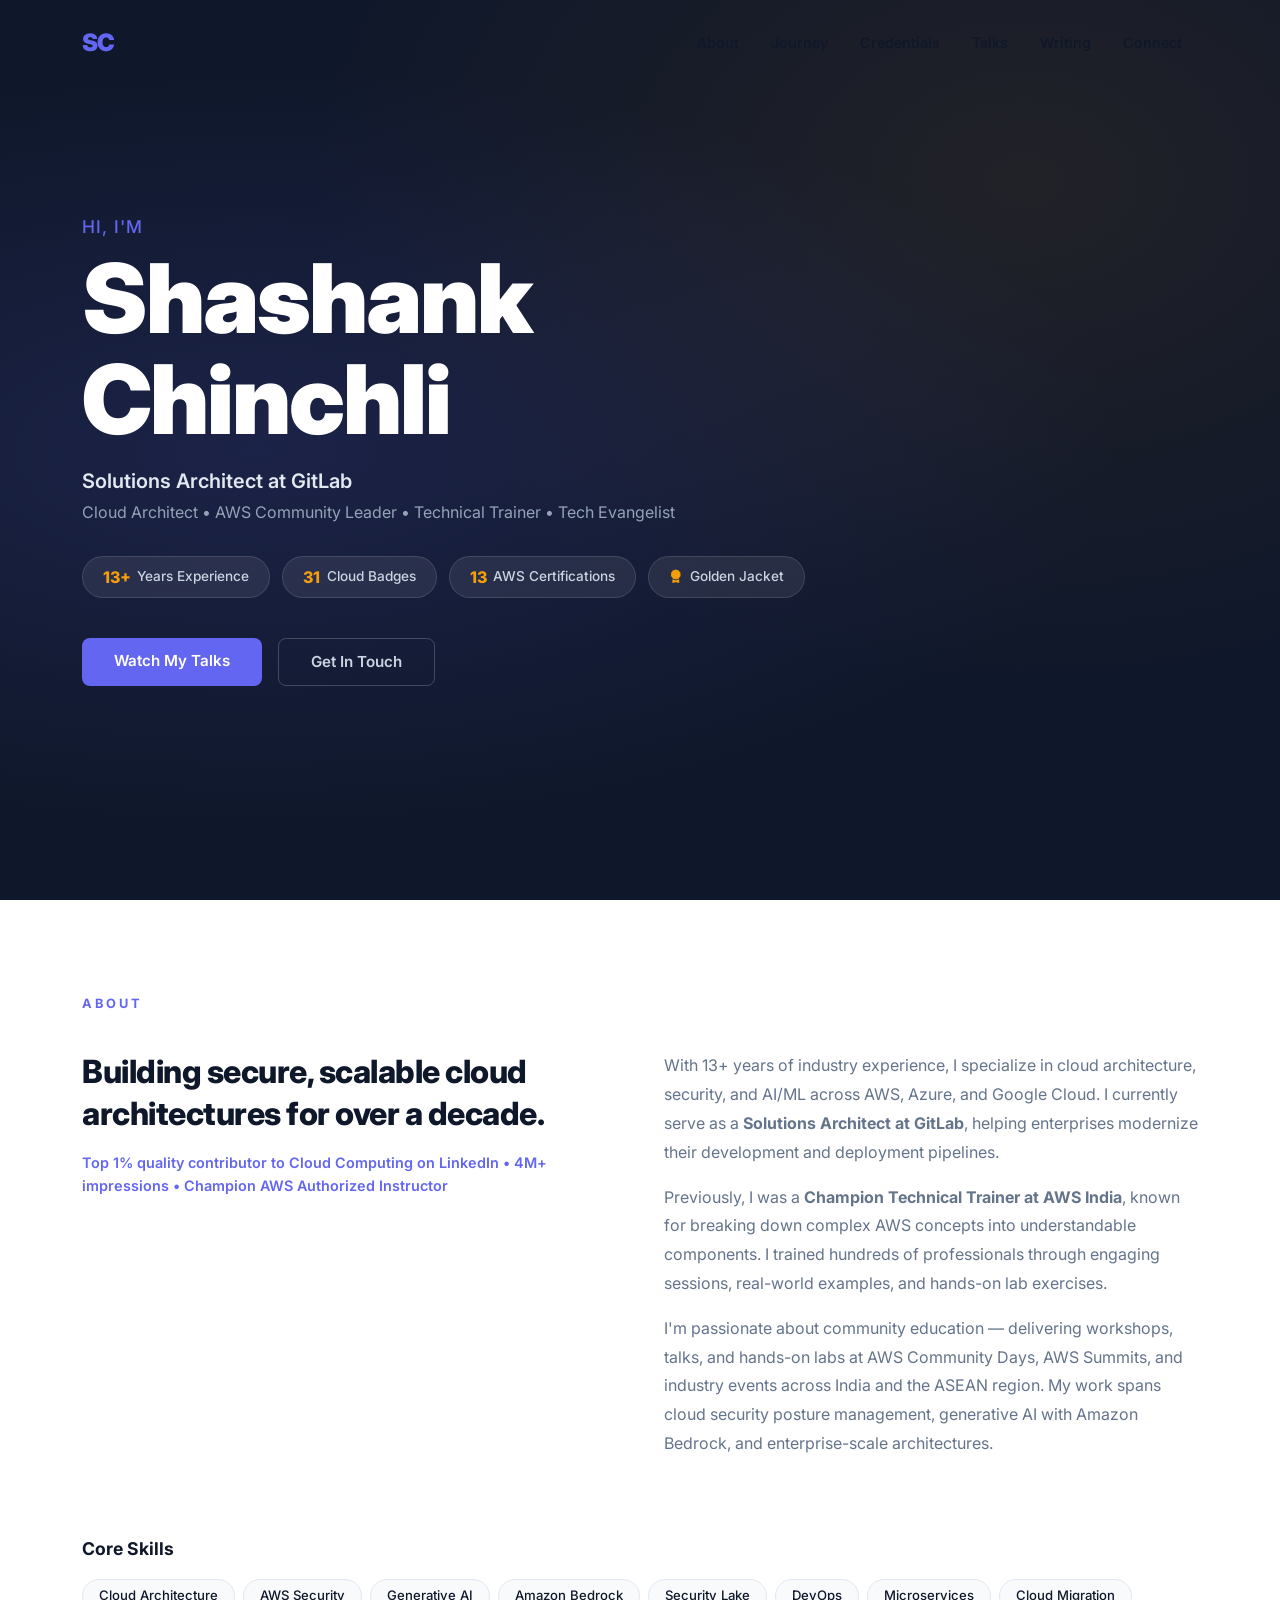
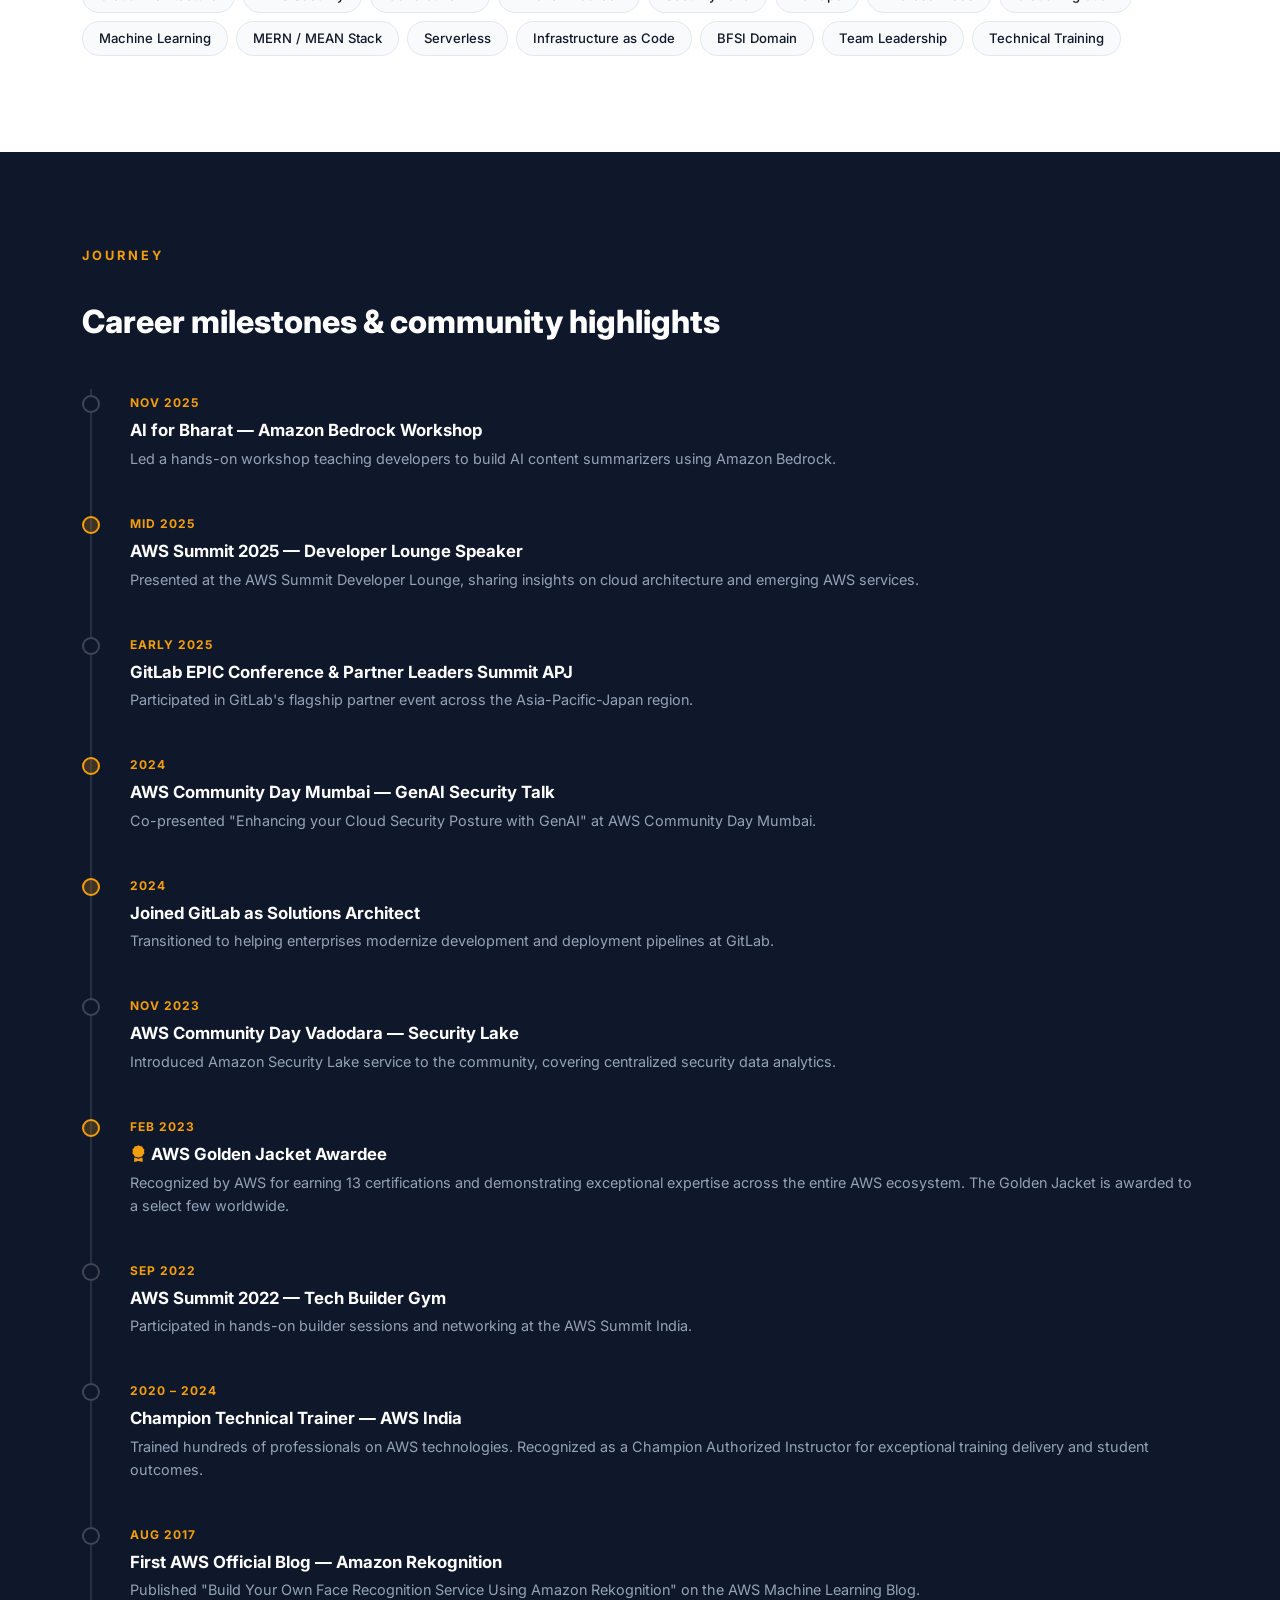
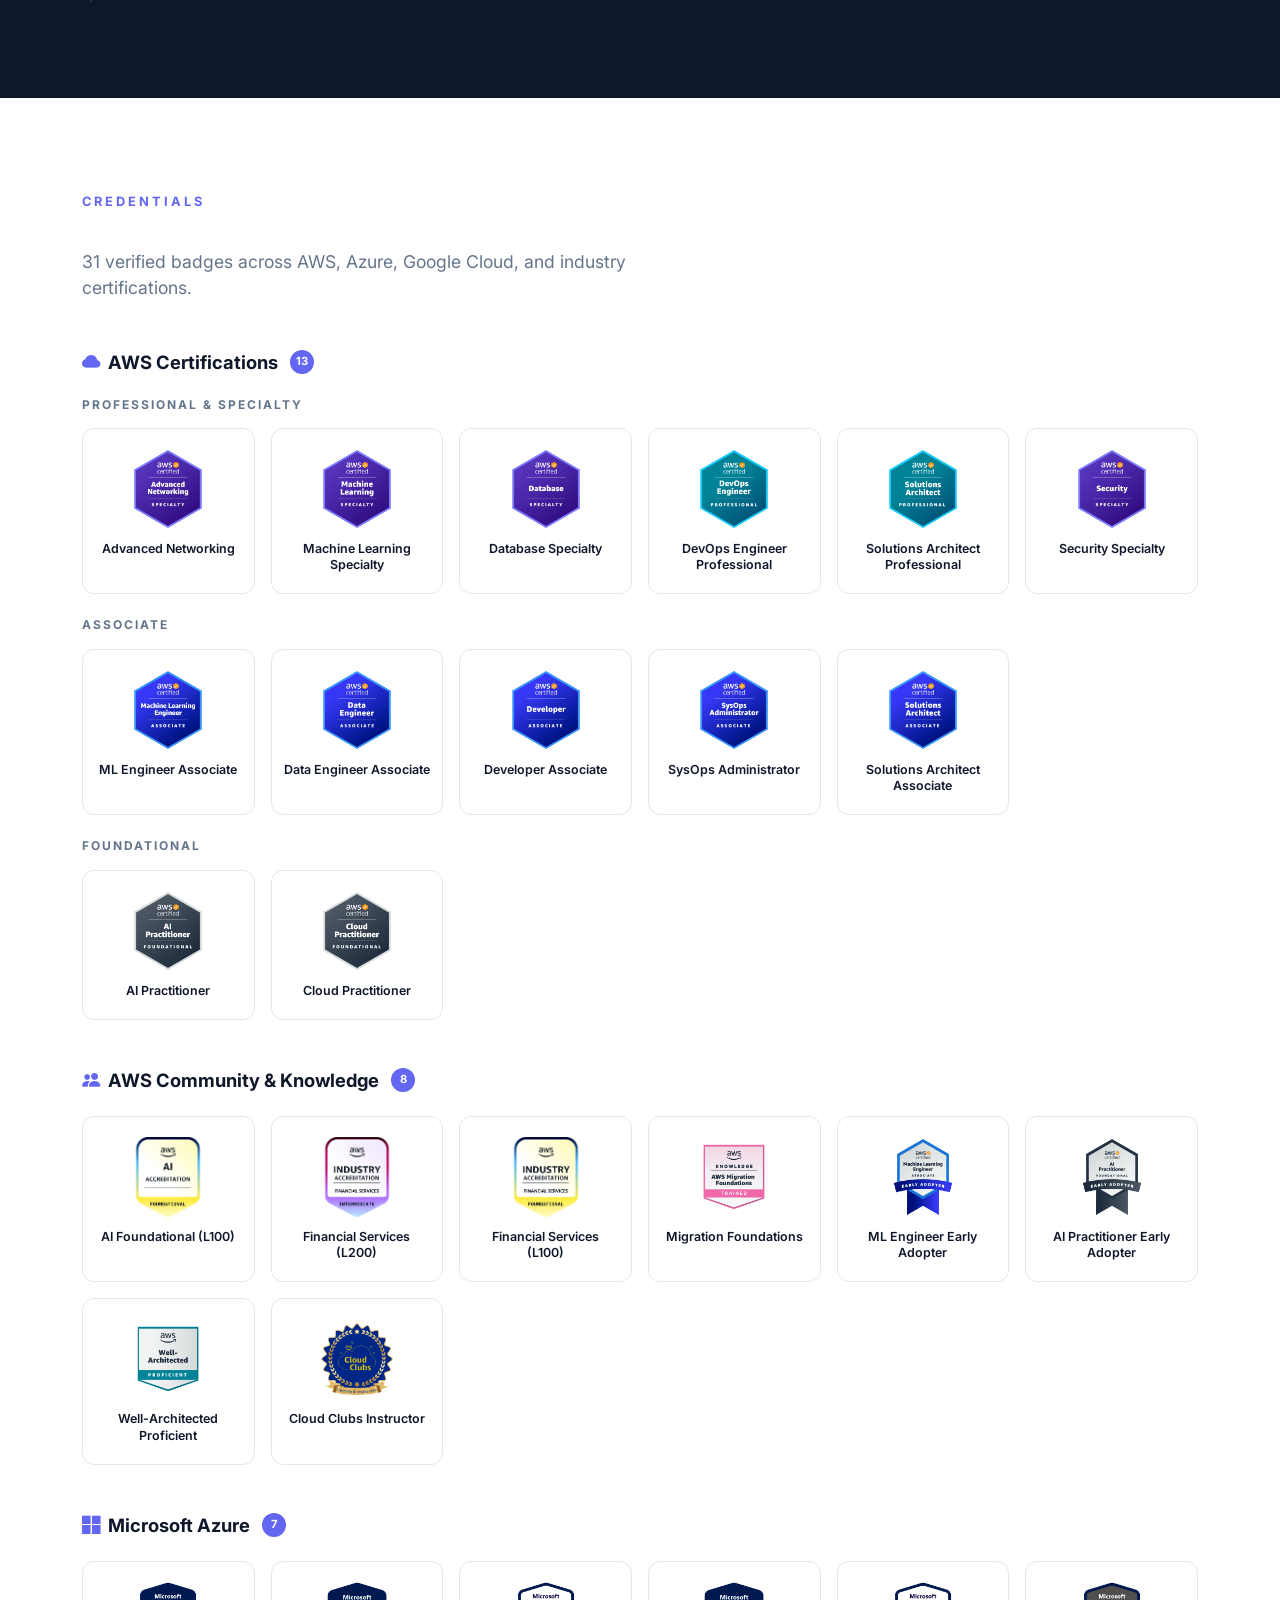
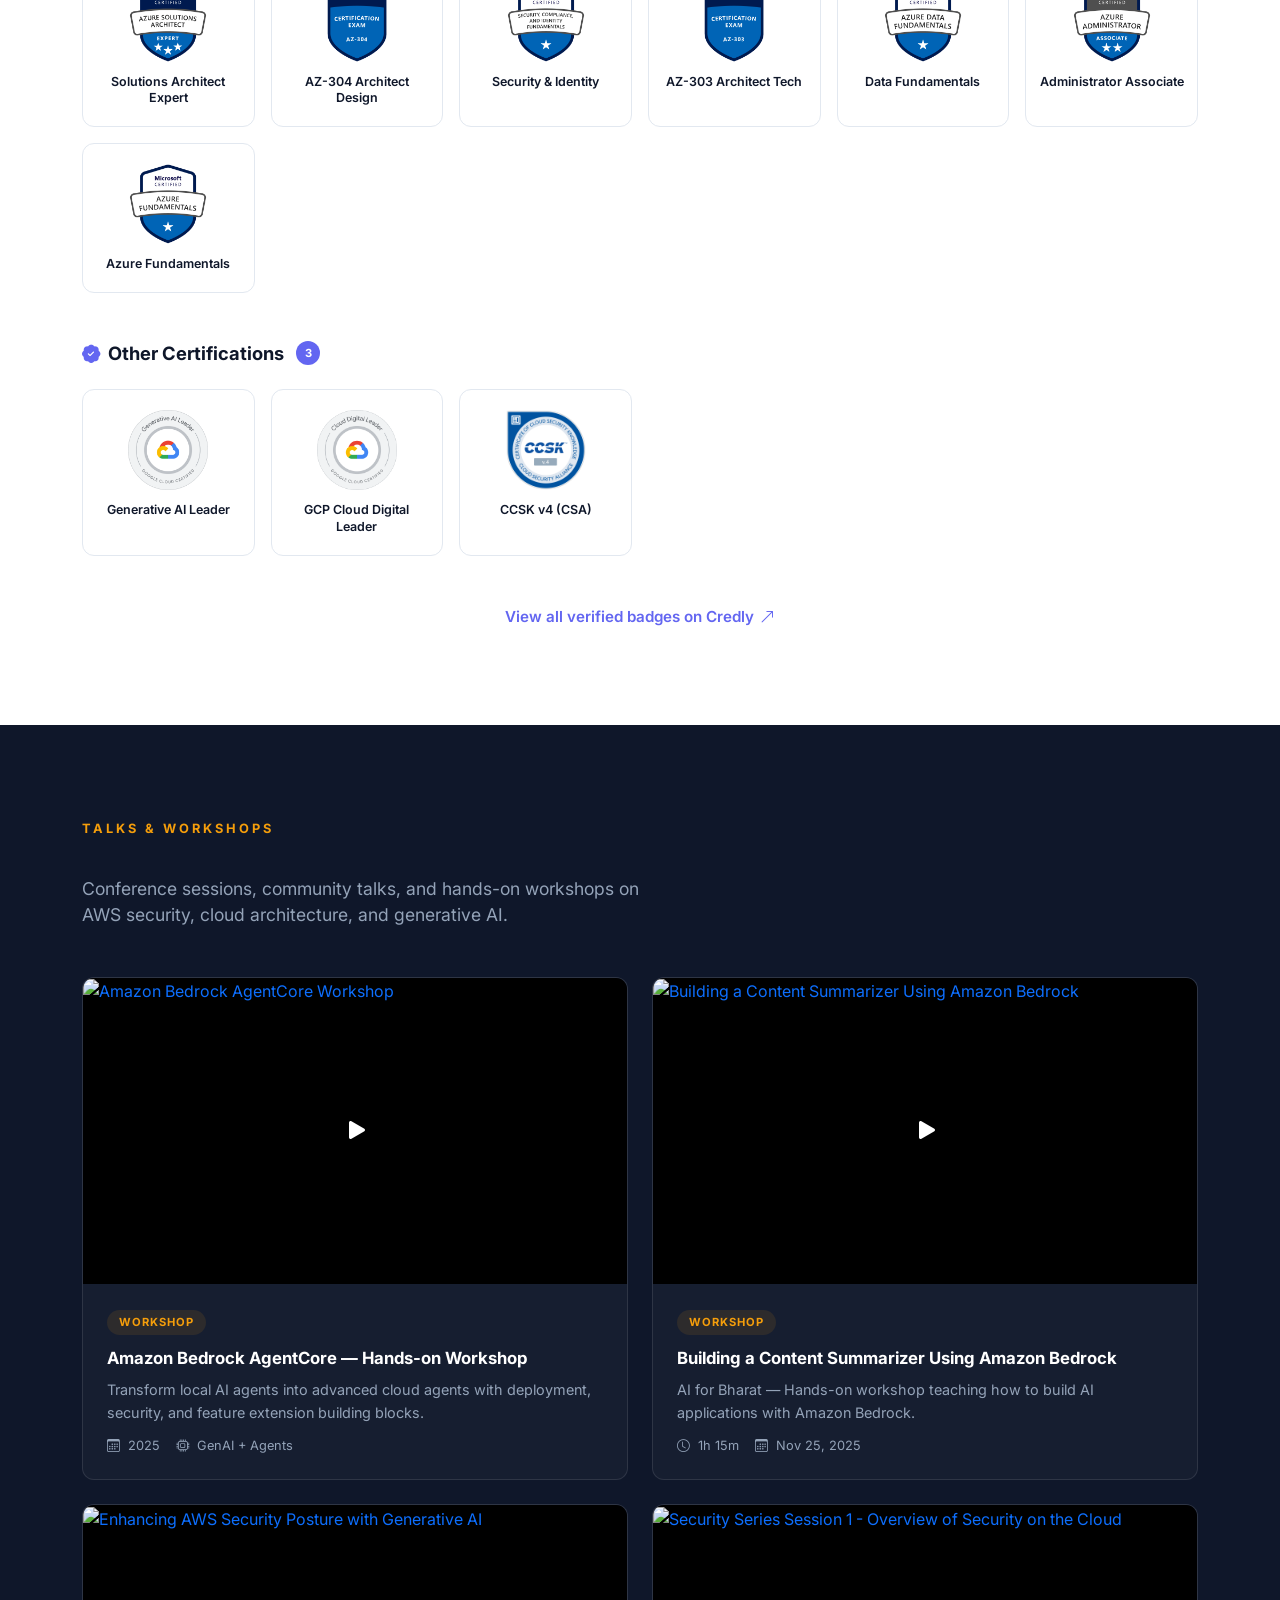
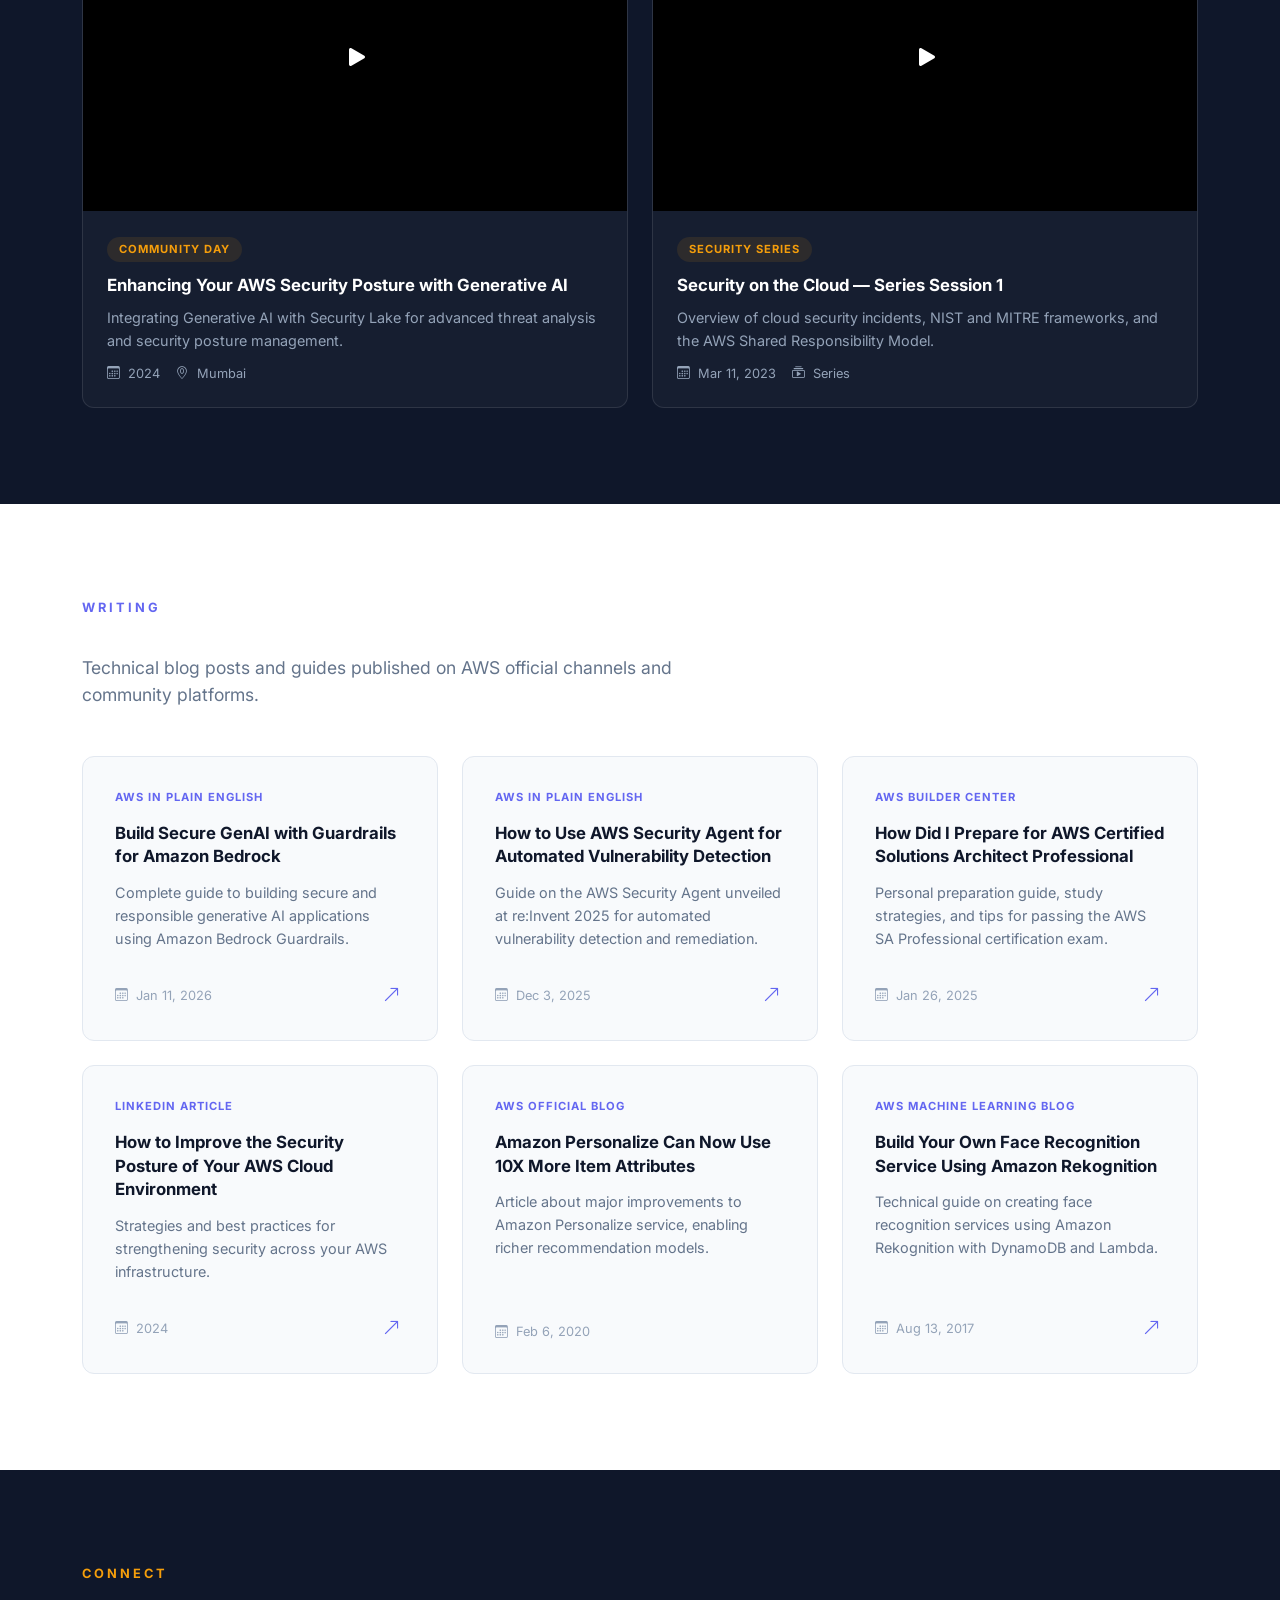
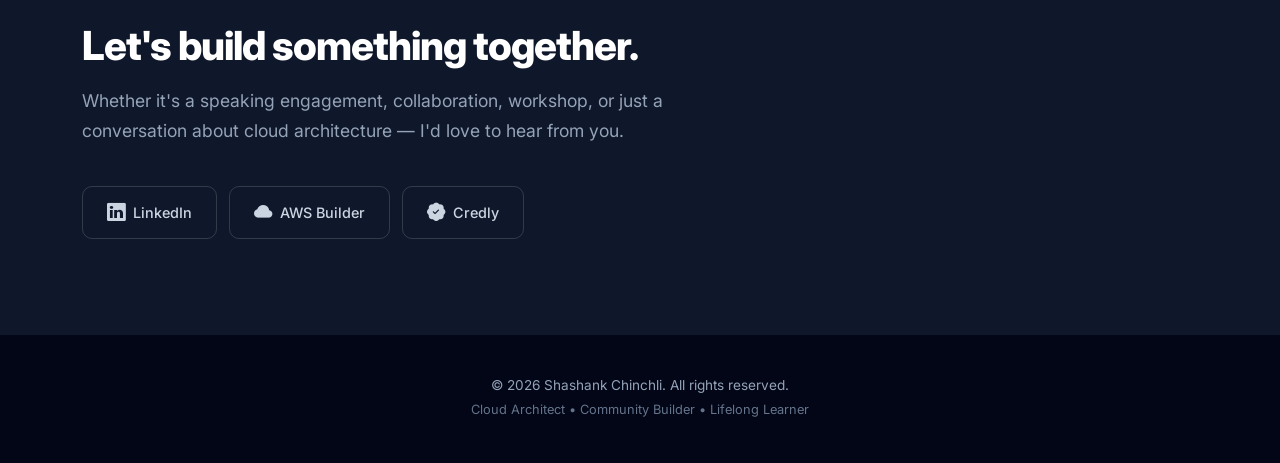
==== commit 65536e2c: "Remove Instagram, X/Twitter, and YouTube from social links" ====
--- a/index.html
+++ b/index.html
@@ -597,18 +597,7 @@
             <i class="bi bi-linkedin"></i>
             <span>LinkedIn</span>
           </a>
-          <a href="https://twitter.com/shashank_1990" target="_blank" rel="noopener" class="social-link">
-            <i class="bi bi-twitter-x"></i>
-            <span>X / Twitter</span>
-          </a>
-          <a href="https://www.instagram.com/shashank_1990/" target="_blank" rel="noopener" class="social-link">
-            <i class="bi bi-instagram"></i>
-            <span>Instagram</span>
-          </a>
-          <a href="https://www.youtube.com/@heyshashank" target="_blank" rel="noopener" class="social-link">
-            <i class="bi bi-youtube"></i>
-            <span>YouTube</span>
-          </a>
+
           <a href="https://builder.aws.com/community/@heyshashank" target="_blank" rel="noopener" class="social-link">
             <i class="bi bi-cloud-fill"></i>
             <span>AWS Builder</span>
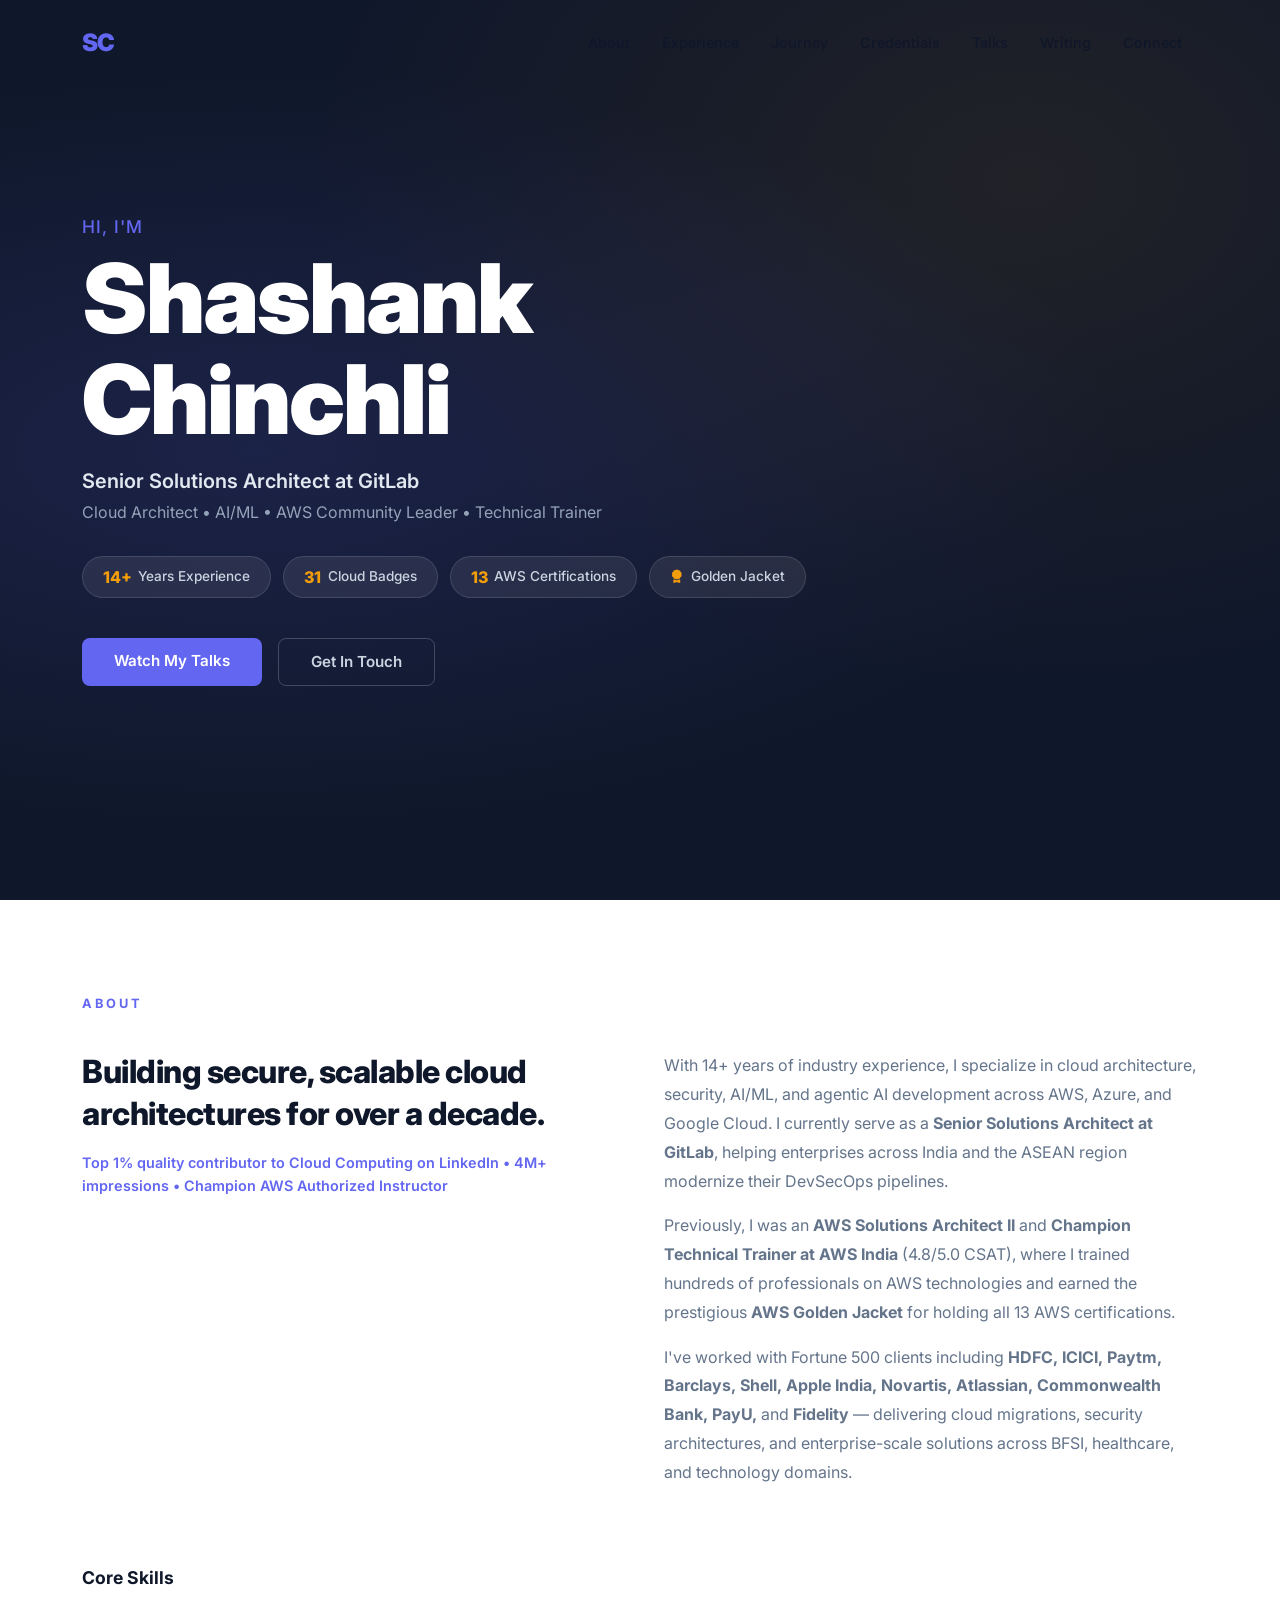
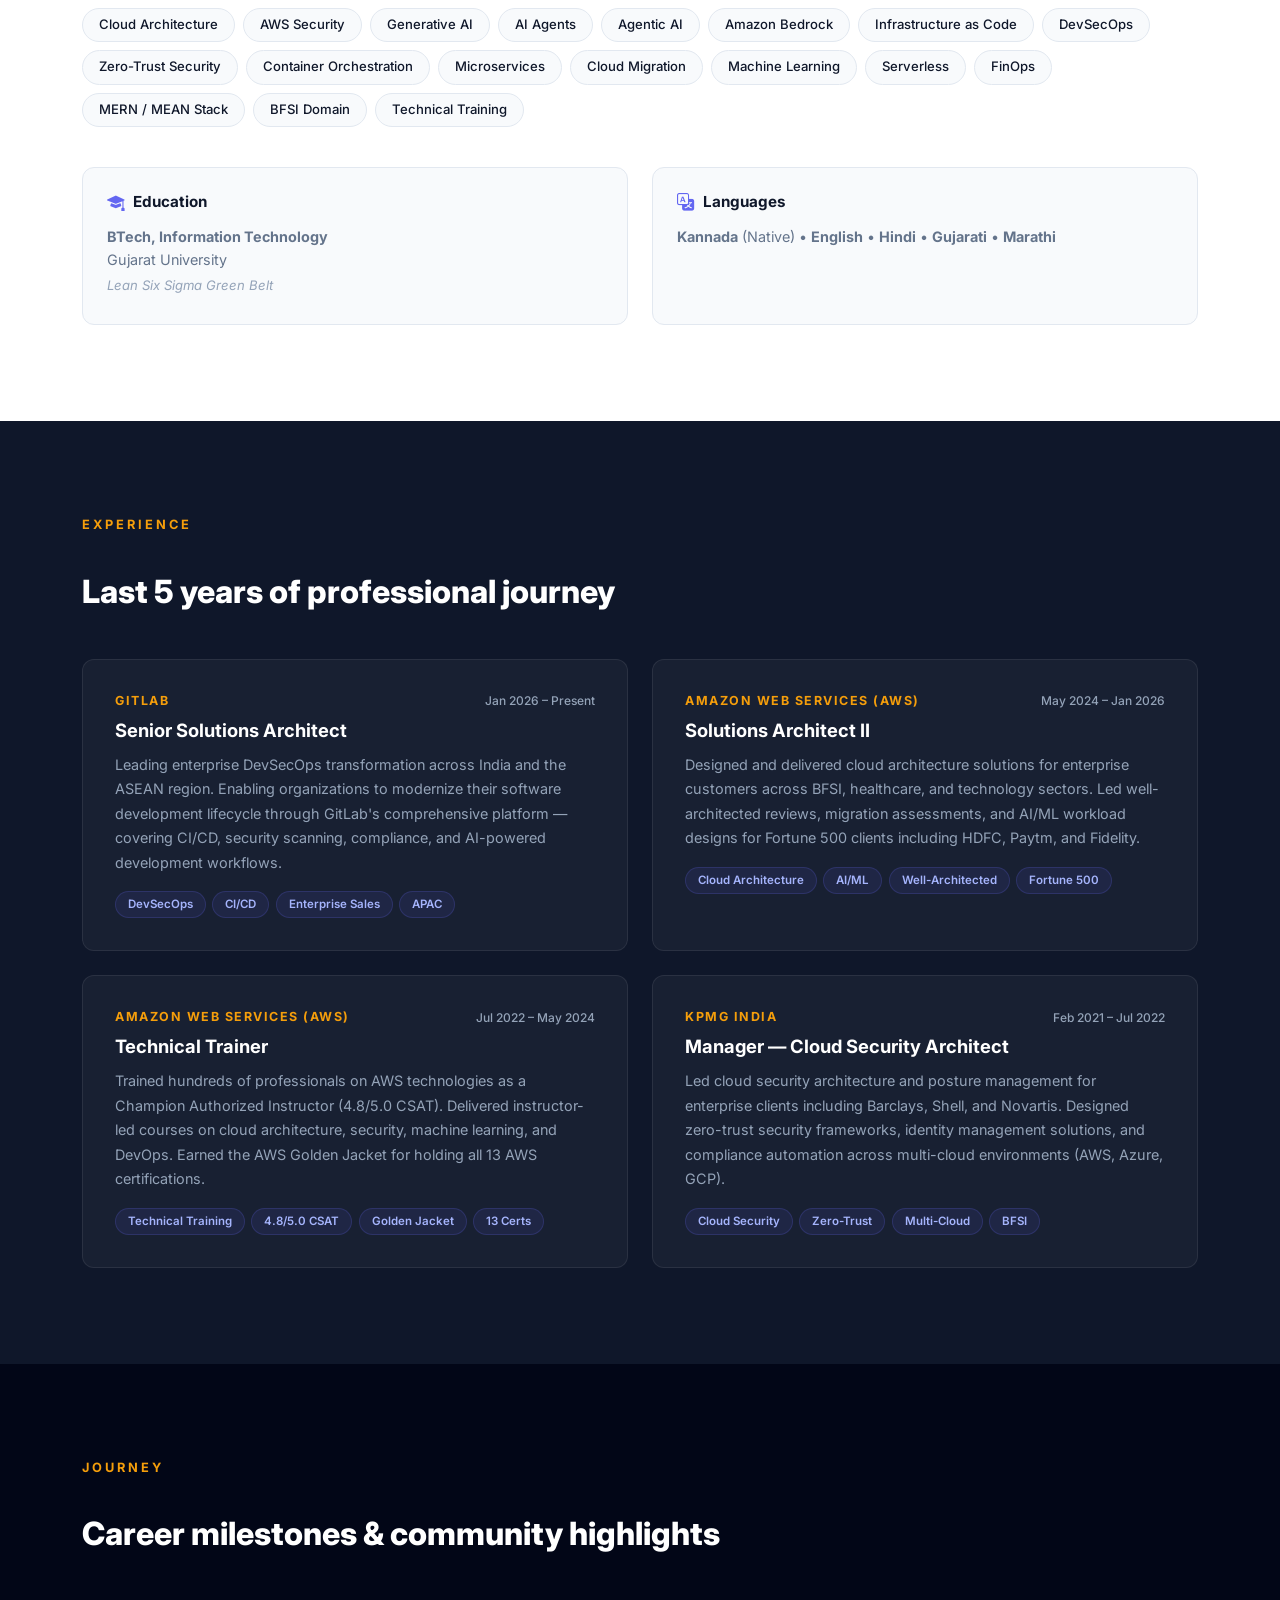
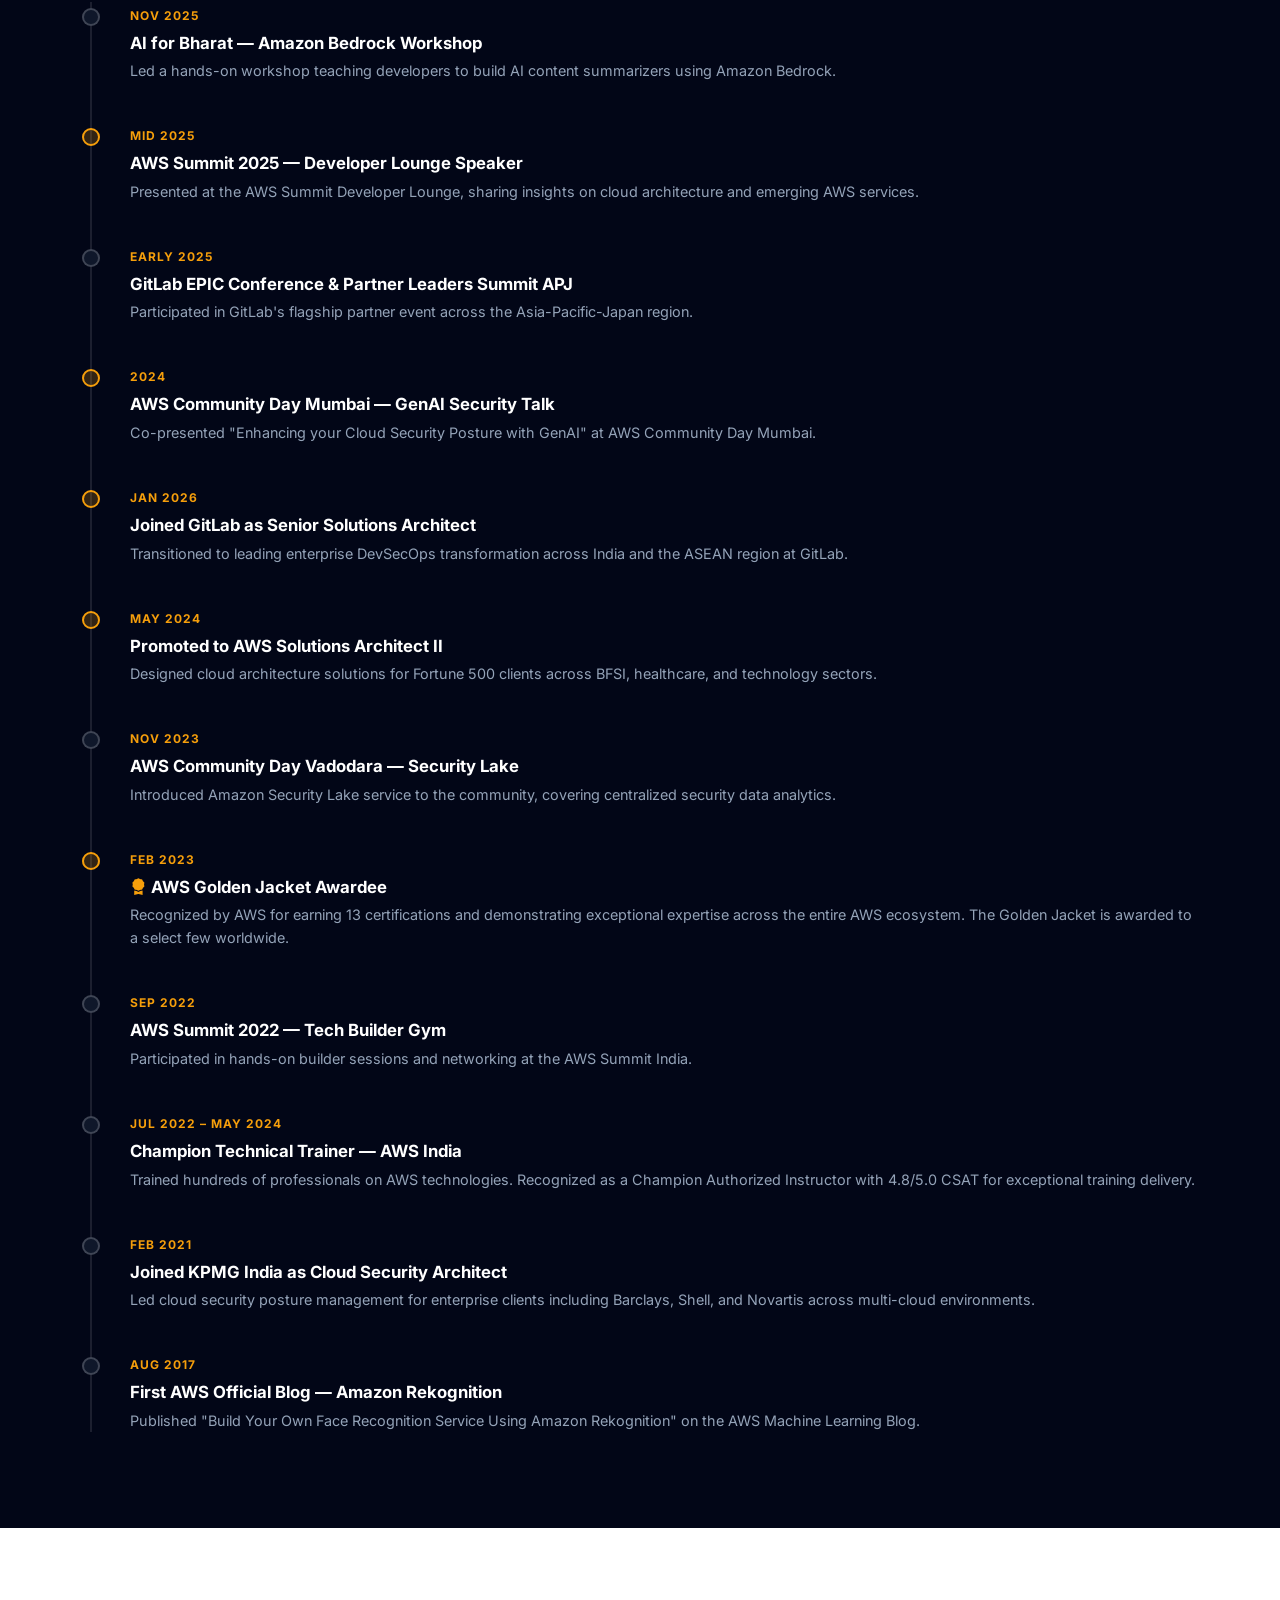
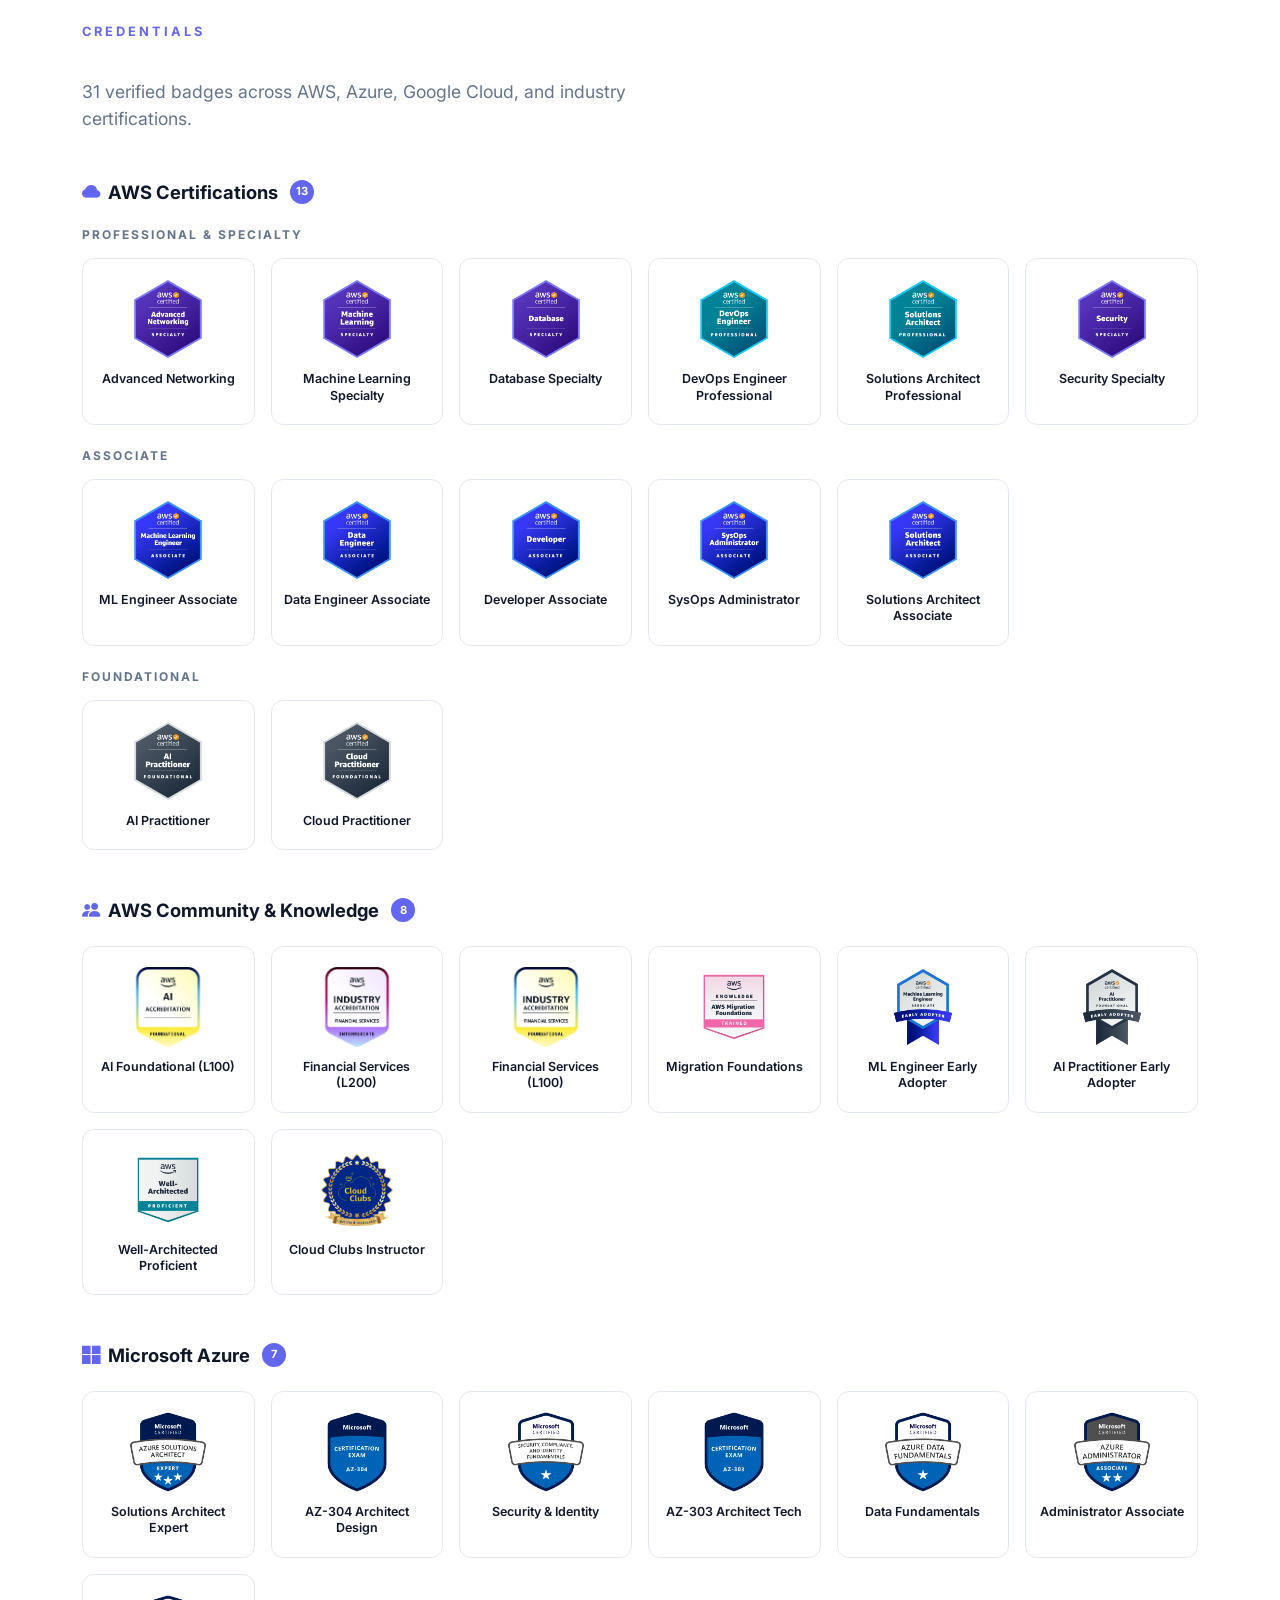
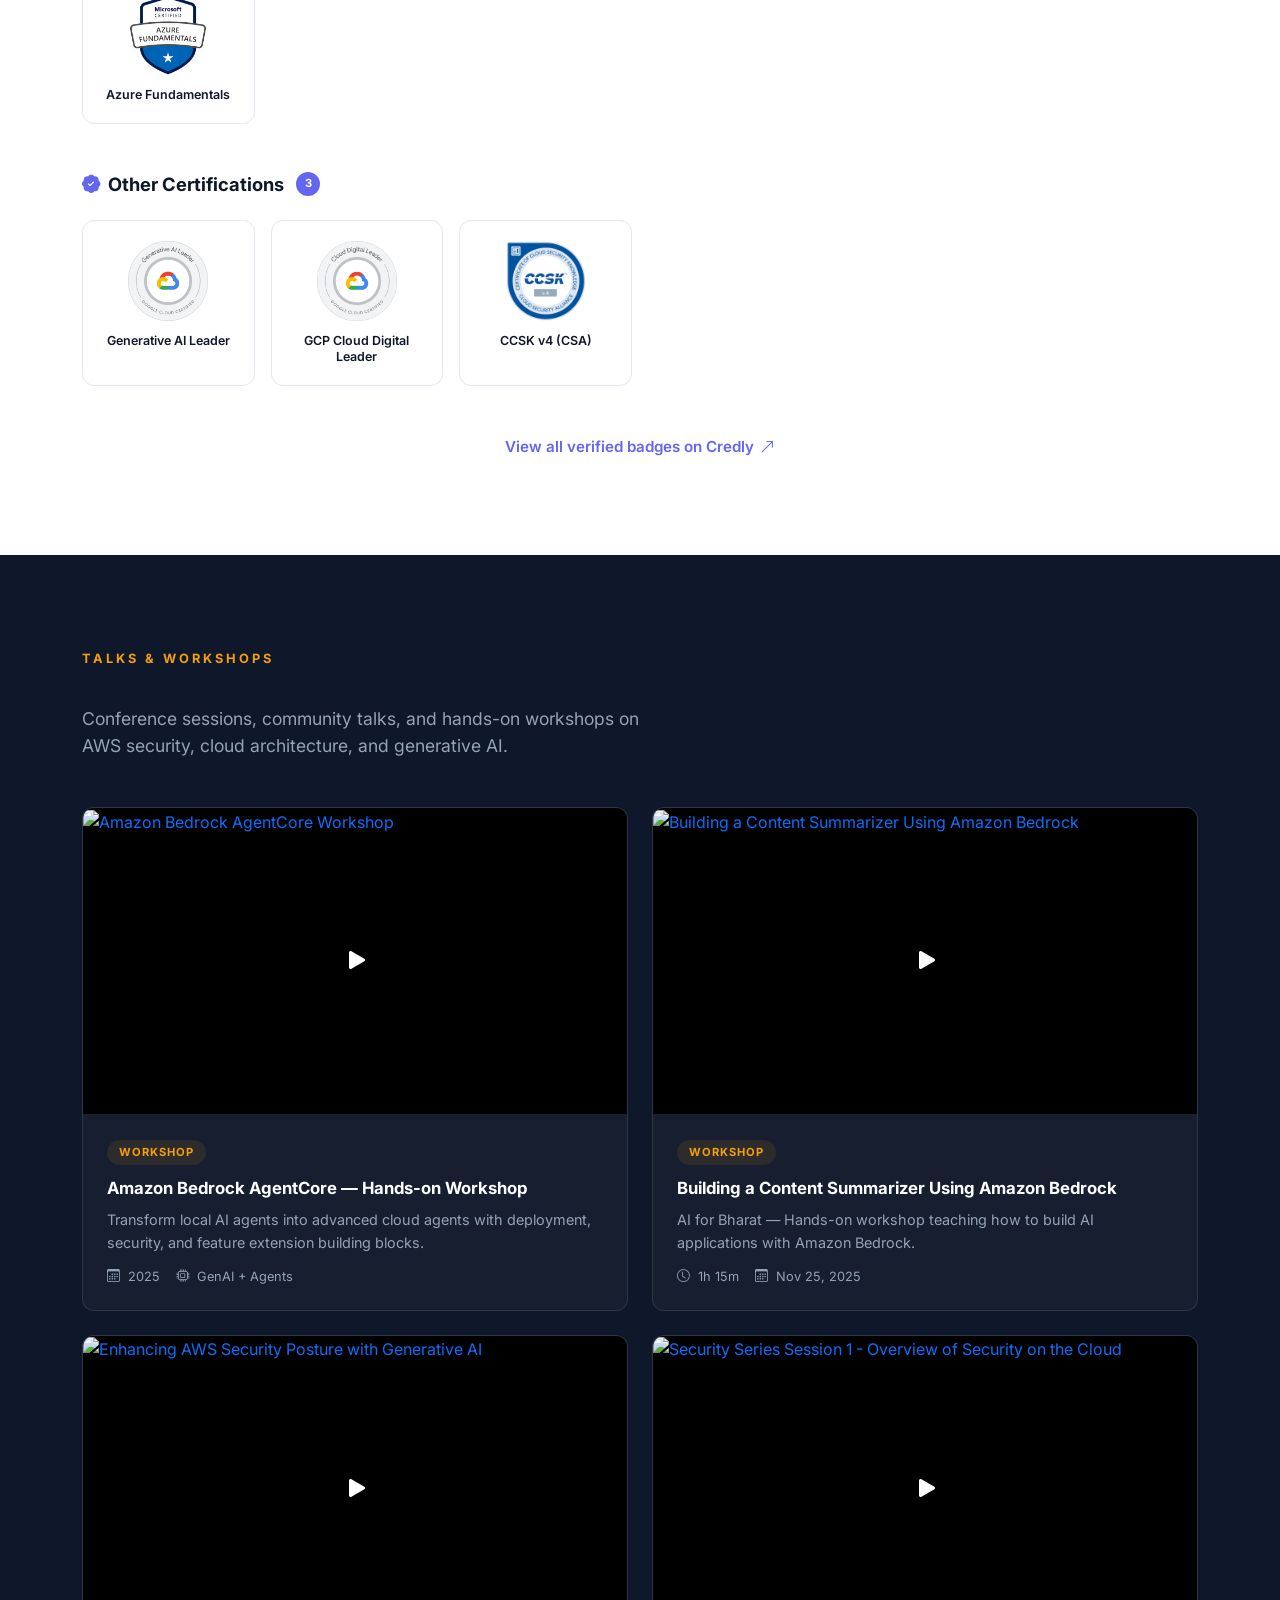
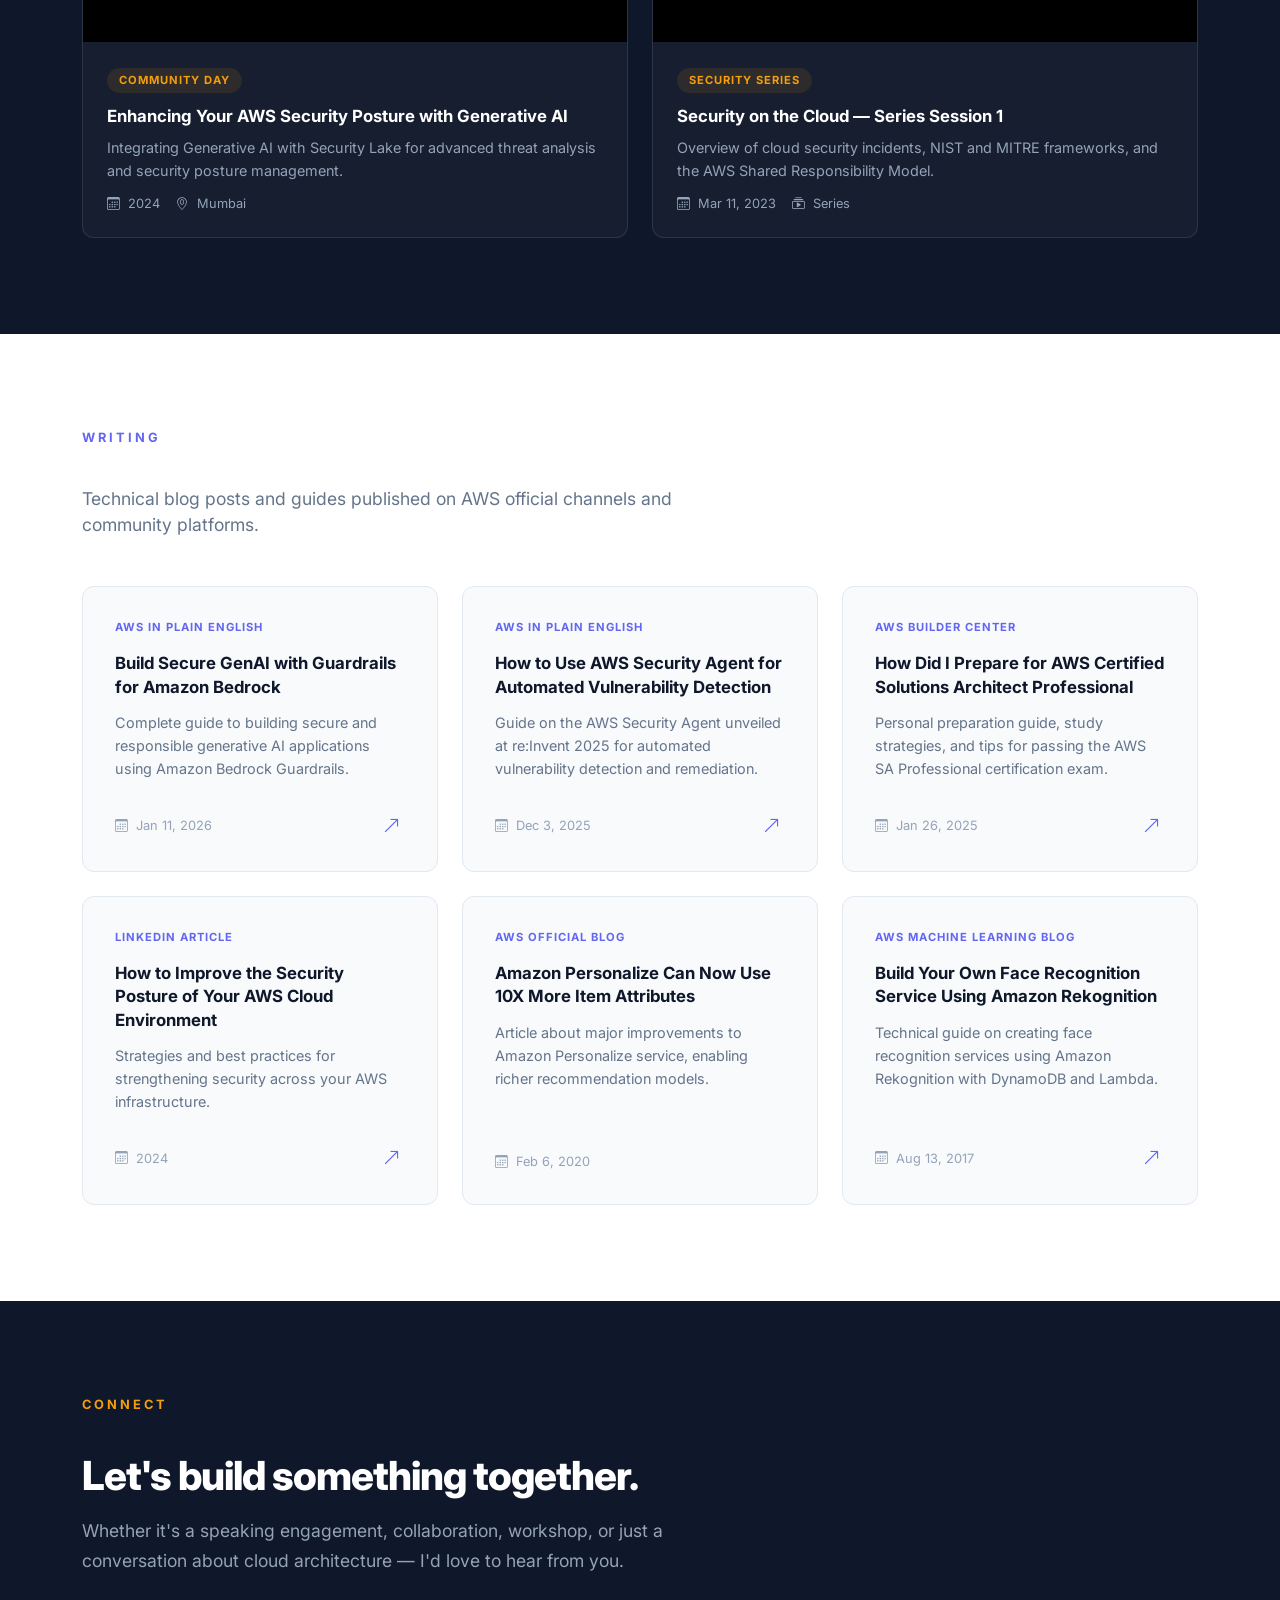
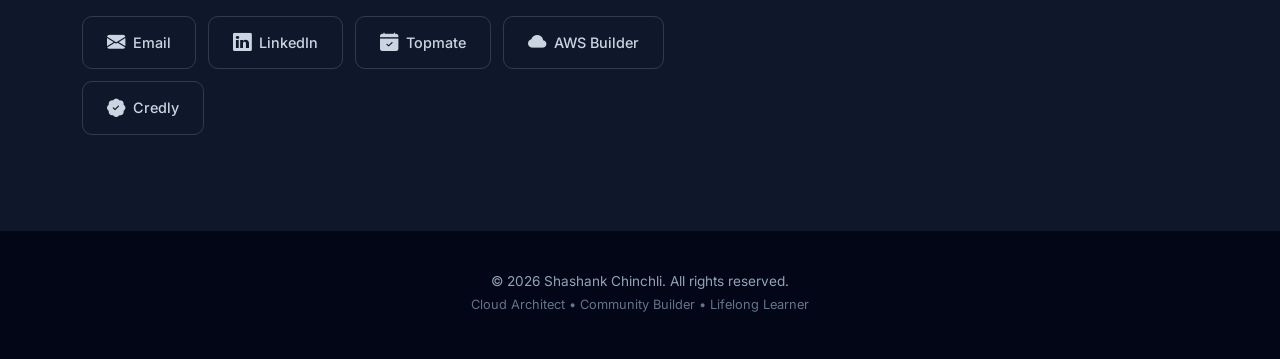
==== commit 7be8708e: "Add resume data: experience section, education, languages, updated bio - Hero: Senior Solutions Arch" ====
--- a/index.html
+++ b/index.html
@@ -4,7 +4,7 @@
   <meta charset="UTF-8">
   <meta name="viewport" content="width=device-width, initial-scale=1.0">
   <title>Shashank Chinchli | Cloud Architect &amp; AWS Community Leader</title>
-  <meta name="description" content="Shashank Chinchli — 13+ years in cloud architecture, 13 AWS certifications, AWS Golden Jacket awardee. Solutions Architect at GitLab, former AWS Technical Trainer.">
+  <meta name="description" content="Shashank Chinchli — 14+ years in cloud architecture, 13 AWS certifications, AWS Golden Jacket awardee. Senior Solutions Architect at GitLab, former AWS Solutions Architect & Technical Trainer.">
   <meta name="keywords" content="Shashank Chinchli, AWS Solutions Architect, cloud security, AWS certifications, GitLab, AWS community, Amazon Bedrock, AWS Security Lake, Golden Jacket">
   <meta name="author" content="Shashank Chinchli">
 
@@ -37,6 +37,7 @@
       <div class="collapse navbar-collapse" id="navbarNav">
         <ul class="navbar-nav ms-auto align-items-center">
           <li class="nav-item"><a class="nav-link" href="#about">About</a></li>
+          <li class="nav-item"><a class="nav-link" href="#experience">Experience</a></li>
           <li class="nav-item"><a class="nav-link" href="#milestones">Journey</a></li>
           <li class="nav-item"><a class="nav-link" href="#credentials">Credentials</a></li>
           <li class="nav-item"><a class="nav-link" href="#talks">Talks</a></li>
@@ -55,10 +56,10 @@
         <div class="col-lg-8">
           <p class="hero-greeting">Hi, I'm</p>
           <h1 class="hero-name">Shashank<br>Chinchli</h1>
-          <p class="hero-title">Solutions Architect at GitLab</p>
-          <p class="hero-subtitle">Cloud Architect &bull; AWS Community Leader &bull; Technical Trainer &bull; Tech Evangelist</p>
+          <p class="hero-title">Senior Solutions Architect at GitLab</p>
+          <p class="hero-subtitle">Cloud Architect &bull; AI/ML &bull; AWS Community Leader &bull; Technical Trainer</p>
           <div class="hero-stats-row">
-            <div class="hero-stat-pill"><span class="stat-num">13+</span> Years Experience</div>
+            <div class="hero-stat-pill"><span class="stat-num">14+</span> Years Experience</div>
             <div class="hero-stat-pill"><span class="stat-num">31</span> Cloud Badges</div>
             <div class="hero-stat-pill"><span class="stat-num">13</span> AWS Certifications</div>
             <div class="hero-stat-pill"><i class="bi bi-award-fill"></i> Golden Jacket</div>
@@ -82,9 +83,9 @@
           <p class="about-highlight">Top 1% quality contributor to Cloud Computing on LinkedIn &bull; 4M+ impressions &bull; Champion AWS Authorized Instructor</p>
         </div>
         <div class="col-lg-6">
-          <p class="about-text">With 13+ years of industry experience, I specialize in cloud architecture, security, and AI/ML across AWS, Azure, and Google Cloud. I currently serve as a <strong>Solutions Architect at GitLab</strong>, helping enterprises modernize their development and deployment pipelines.</p>
-          <p class="about-text">Previously, I was a <strong>Champion Technical Trainer at AWS India</strong>, known for breaking down complex AWS concepts into understandable components. I trained hundreds of professionals through engaging sessions, real-world examples, and hands-on lab exercises.</p>
-          <p class="about-text">I'm passionate about community education — delivering workshops, talks, and hands-on labs at AWS Community Days, AWS Summits, and industry events across India and the ASEAN region. My work spans cloud security posture management, generative AI with Amazon Bedrock, and enterprise-scale architectures.</p>
+          <p class="about-text">With 14+ years of industry experience, I specialize in cloud architecture, security, AI/ML, and agentic AI development across AWS, Azure, and Google Cloud. I currently serve as a <strong>Senior Solutions Architect at GitLab</strong>, helping enterprises across India and the ASEAN region modernize their DevSecOps pipelines.</p>
+          <p class="about-text">Previously, I was an <strong>AWS Solutions Architect II</strong> and <strong>Champion Technical Trainer at AWS India</strong> (4.8/5.0 CSAT), where I trained hundreds of professionals on AWS technologies and earned the prestigious <strong>AWS Golden Jacket</strong> for holding all 13 AWS certifications.</p>
+          <p class="about-text">I've worked with Fortune 500 clients including <strong>HDFC, ICICI, Paytm, Barclays, Shell, Apple India, Novartis, Atlassian, Commonwealth Bank, PayU,</strong> and <strong>Fidelity</strong> — delivering cloud migrations, security architectures, and enterprise-scale solutions across BFSI, healthcare, and technology domains.</p>
         </div>
       </div>
 
@@ -94,25 +95,118 @@
           <span class="skill-tag">Cloud Architecture</span>
           <span class="skill-tag">AWS Security</span>
           <span class="skill-tag">Generative AI</span>
+          <span class="skill-tag">AI Agents</span>
+          <span class="skill-tag">Agentic AI</span>
           <span class="skill-tag">Amazon Bedrock</span>
-          <span class="skill-tag">Security Lake</span>
-          <span class="skill-tag">DevOps</span>
+          <span class="skill-tag">Infrastructure as Code</span>
+          <span class="skill-tag">DevSecOps</span>
+          <span class="skill-tag">Zero-Trust Security</span>
+          <span class="skill-tag">Container Orchestration</span>
           <span class="skill-tag">Microservices</span>
           <span class="skill-tag">Cloud Migration</span>
           <span class="skill-tag">Machine Learning</span>
+          <span class="skill-tag">Serverless</span>
+          <span class="skill-tag">FinOps</span>
           <span class="skill-tag">MERN / MEAN Stack</span>
-          <span class="skill-tag">Serverless</span>
-          <span class="skill-tag">Infrastructure as Code</span>
           <span class="skill-tag">BFSI Domain</span>
-          <span class="skill-tag">Team Leadership</span>
           <span class="skill-tag">Technical Training</span>
         </div>
       </div>
+
+      <div class="row g-4 mt-3">
+        <div class="col-md-6">
+          <div class="about-info-card">
+            <h4><i class="bi bi-mortarboard-fill"></i> Education</h4>
+            <p><strong>BTech, Information Technology</strong><br>Gujarat University</p>
+            <p class="about-info-extra">Lean Six Sigma Green Belt</p>
+          </div>
+        </div>
+        <div class="col-md-6">
+          <div class="about-info-card">
+            <h4><i class="bi bi-translate"></i> Languages</h4>
+            <p><strong>Kannada</strong> (Native) &bull; <strong>English</strong> &bull; <strong>Hindi</strong> &bull; <strong>Gujarati</strong> &bull; <strong>Marathi</strong></p>
+          </div>
+        </div>
+      </div>
     </div>
   </section>
 
+  <!-- ===== EXPERIENCE ===== -->
+  <section id="experience" class="section-padding section-dark">
+    <div class="container">
+      <h2 class="section-label section-label-light">Experience</h2>
+      <h3 class="milestones-heading">Last 5 years of professional journey</h3>
+
+      <div class="experience-grid">
+        <!-- GitLab -->
+        <div class="exp-card">
+          <div class="exp-header">
+            <div class="exp-company">GitLab</div>
+            <span class="exp-date">Jan 2026 – Present</span>
+          </div>
+          <h4 class="exp-role">Senior Solutions Architect</h4>
+          <p class="exp-desc">Leading enterprise DevSecOps transformation across India and the ASEAN region. Enabling organizations to modernize their software development lifecycle through GitLab's comprehensive platform — covering CI/CD, security scanning, compliance, and AI-powered development workflows.</p>
+          <div class="exp-tags">
+            <span>DevSecOps</span>
+            <span>CI/CD</span>
+            <span>Enterprise Sales</span>
+            <span>APAC</span>
+          </div>
+        </div>
+
+        <!-- AWS SA II -->
+        <div class="exp-card">
+          <div class="exp-header">
+            <div class="exp-company">Amazon Web Services (AWS)</div>
+            <span class="exp-date">May 2024 – Jan 2026</span>
+          </div>
+          <h4 class="exp-role">Solutions Architect II</h4>
+          <p class="exp-desc">Designed and delivered cloud architecture solutions for enterprise customers across BFSI, healthcare, and technology sectors. Led well-architected reviews, migration assessments, and AI/ML workload designs for Fortune 500 clients including HDFC, Paytm, and Fidelity.</p>
+          <div class="exp-tags">
+            <span>Cloud Architecture</span>
+            <span>AI/ML</span>
+            <span>Well-Architected</span>
+            <span>Fortune 500</span>
+          </div>
+        </div>
+
+        <!-- AWS Technical Trainer -->
+        <div class="exp-card">
+          <div class="exp-header">
+            <div class="exp-company">Amazon Web Services (AWS)</div>
+            <span class="exp-date">Jul 2022 – May 2024</span>
+          </div>
+          <h4 class="exp-role">Technical Trainer</h4>
+          <p class="exp-desc">Trained hundreds of professionals on AWS technologies as a Champion Authorized Instructor (4.8/5.0 CSAT). Delivered instructor-led courses on cloud architecture, security, machine learning, and DevOps. Earned the AWS Golden Jacket for holding all 13 AWS certifications.</p>
+          <div class="exp-tags">
+            <span>Technical Training</span>
+            <span>4.8/5.0 CSAT</span>
+            <span>Golden Jacket</span>
+            <span>13 Certs</span>
+          </div>
+        </div>
+
+        <!-- KPMG -->
+        <div class="exp-card">
+          <div class="exp-header">
+            <div class="exp-company">KPMG India</div>
+            <span class="exp-date">Feb 2021 – Jul 2022</span>
+          </div>
+          <h4 class="exp-role">Manager — Cloud Security Architect</h4>
+          <p class="exp-desc">Led cloud security architecture and posture management for enterprise clients including Barclays, Shell, and Novartis. Designed zero-trust security frameworks, identity management solutions, and compliance automation across multi-cloud environments (AWS, Azure, GCP).</p>
+          <div class="exp-tags">
+            <span>Cloud Security</span>
+            <span>Zero-Trust</span>
+            <span>Multi-Cloud</span>
+            <span>BFSI</span>
+          </div>
+        </div>
+      </div>
+    </div>
+  </section>
+
   <!-- ===== MILESTONES ===== -->
-  <section id="milestones" class="section-padding section-dark">
+  <section id="milestones" class="section-padding section-darker">
     <div class="container">
       <h2 class="section-label section-label-light">Journey</h2>
       <h3 class="milestones-heading">Career milestones &amp; community highlights</h3>
@@ -153,9 +247,17 @@
         <div class="timeline-item">
           <div class="timeline-marker highlight"></div>
           <div class="timeline-content">
-            <span class="timeline-date">2024</span>
-            <h4>Joined GitLab as Solutions Architect</h4>
-            <p>Transitioned to helping enterprises modernize development and deployment pipelines at GitLab.</p>
+            <span class="timeline-date">Jan 2026</span>
+            <h4>Joined GitLab as Senior Solutions Architect</h4>
+            <p>Transitioned to leading enterprise DevSecOps transformation across India and the ASEAN region at GitLab.</p>
+          </div>
+        </div>
+        <div class="timeline-item">
+          <div class="timeline-marker highlight"></div>
+          <div class="timeline-content">
+            <span class="timeline-date">May 2024</span>
+            <h4>Promoted to AWS Solutions Architect II</h4>
+            <p>Designed cloud architecture solutions for Fortune 500 clients across BFSI, healthcare, and technology sectors.</p>
           </div>
         </div>
         <div class="timeline-item">
@@ -185,9 +287,17 @@
         <div class="timeline-item">
           <div class="timeline-marker"></div>
           <div class="timeline-content">
-            <span class="timeline-date">2020 – 2024</span>
+            <span class="timeline-date">Jul 2022 – May 2024</span>
             <h4>Champion Technical Trainer — AWS India</h4>
-            <p>Trained hundreds of professionals on AWS technologies. Recognized as a Champion Authorized Instructor for exceptional training delivery and student outcomes.</p>
+            <p>Trained hundreds of professionals on AWS technologies. Recognized as a Champion Authorized Instructor with 4.8/5.0 CSAT for exceptional training delivery.</p>
+          </div>
+        </div>
+        <div class="timeline-item">
+          <div class="timeline-marker"></div>
+          <div class="timeline-content">
+            <span class="timeline-date">Feb 2021</span>
+            <h4>Joined KPMG India as Cloud Security Architect</h4>
+            <p>Led cloud security posture management for enterprise clients including Barclays, Shell, and Novartis across multi-cloud environments.</p>
           </div>
         </div>
         <div class="timeline-item">
@@ -593,11 +703,18 @@
         <h3 class="connect-heading">Let's build something together.</h3>
         <p class="connect-text">Whether it's a speaking engagement, collaboration, workshop, or just a conversation about cloud architecture — I'd love to hear from you.</p>
         <div class="social-links">
+          <a href="mailto:schinchli@gmail.com" class="social-link">
+            <i class="bi bi-envelope-fill"></i>
+            <span>Email</span>
+          </a>
           <a href="https://www.linkedin.com/in/shashankk/" target="_blank" rel="noopener" class="social-link">
             <i class="bi bi-linkedin"></i>
             <span>LinkedIn</span>
           </a>
-
+          <a href="https://topmate.io/heyshashank/" target="_blank" rel="noopener" class="social-link">
+            <i class="bi bi-calendar-check-fill"></i>
+            <span>Topmate</span>
+          </a>
           <a href="https://builder.aws.com/community/@heyshashank" target="_blank" rel="noopener" class="social-link">
             <i class="bi bi-cloud-fill"></i>
             <span>AWS Builder</span>
--- a/css/style.css
+++ b/css/style.css
@@ -215,6 +215,11 @@
   color: #e2e8f0;
 }
 
+.section-darker {
+  background: var(--sc-darker);
+  color: #e2e8f0;
+}
+
 /* ===== About ===== */
 .about-heading {
   font-size: 2rem;
@@ -236,6 +241,42 @@
   line-height: 1.8;
   color: var(--sc-gray);
   margin-bottom: 1rem;
+}
+
+/* ===== About Info Cards (Education / Languages) ===== */
+.about-info-card {
+  background: var(--sc-light);
+  border: 1px solid var(--sc-border);
+  border-radius: 12px;
+  padding: 1.5rem;
+  height: 100%;
+}
+
+.about-info-card h4 {
+  font-size: 0.95rem;
+  font-weight: 700;
+  margin-bottom: 0.75rem;
+  display: flex;
+  align-items: center;
+  gap: 0.5rem;
+}
+
+.about-info-card h4 i {
+  color: var(--sc-primary);
+  font-size: 1.1rem;
+}
+
+.about-info-card p {
+  font-size: 0.9rem;
+  color: var(--sc-gray);
+  line-height: 1.6;
+  margin-bottom: 0.25rem;
+}
+
+.about-info-extra {
+  font-size: 0.82rem !important;
+  color: var(--sc-light-gray) !important;
+  font-style: italic;
 }
 
 /* ===== Skills ===== */
@@ -271,6 +312,81 @@
   border-color: var(--sc-primary);
   color: var(--sc-primary);
   background: rgba(99, 102, 241, 0.04);
+}
+
+/* ===== Experience ===== */
+.experience-grid {
+  display: grid;
+  grid-template-columns: repeat(2, 1fr);
+  gap: 1.5rem;
+}
+
+.exp-card {
+  background: rgba(255, 255, 255, 0.04);
+  border: 1px solid rgba(255, 255, 255, 0.08);
+  border-radius: 12px;
+  padding: 2rem;
+  transition: all 0.2s;
+}
+
+.exp-card:hover {
+  border-color: rgba(99, 102, 241, 0.3);
+  background: rgba(255, 255, 255, 0.06);
+  transform: translateY(-2px);
+}
+
+.exp-header {
+  display: flex;
+  align-items: center;
+  justify-content: space-between;
+  margin-bottom: 0.5rem;
+  flex-wrap: wrap;
+  gap: 0.5rem;
+}
+
+.exp-company {
+  font-size: 0.78rem;
+  font-weight: 700;
+  text-transform: uppercase;
+  letter-spacing: 1.5px;
+  color: var(--sc-accent);
+}
+
+.exp-date {
+  font-size: 0.75rem;
+  font-weight: 500;
+  color: var(--sc-light-gray);
+}
+
+.exp-role {
+  font-size: 1.15rem;
+  font-weight: 700;
+  color: #fff;
+  margin-bottom: 0.75rem;
+}
+
+.exp-desc {
+  font-size: 0.9rem;
+  color: var(--sc-light-gray);
+  line-height: 1.7;
+  margin-bottom: 1rem;
+}
+
+.exp-tags {
+  display: flex;
+  flex-wrap: wrap;
+  gap: 0.4rem;
+}
+
+.exp-tags span {
+  display: inline-block;
+  padding: 0.25rem 0.75rem;
+  font-size: 0.72rem;
+  font-weight: 600;
+  border-radius: 100px;
+  background: rgba(99, 102, 241, 0.1);
+  border: 1px solid rgba(99, 102, 241, 0.2);
+  color: #a5b4fc;
 }
 
 /* ===== Milestones Timeline ===== */
@@ -722,6 +838,7 @@
   .badge-grid { grid-template-columns: repeat(auto-fill, minmax(140px, 1fr)); }
   .hero-name { font-size: 3.5rem; }
   .navbar.scrolled { background: rgba(255, 255, 255, 0.98); }
+  .experience-grid { grid-template-columns: 1fr; }
 }
 
 @media (max-width: 767.98px) {
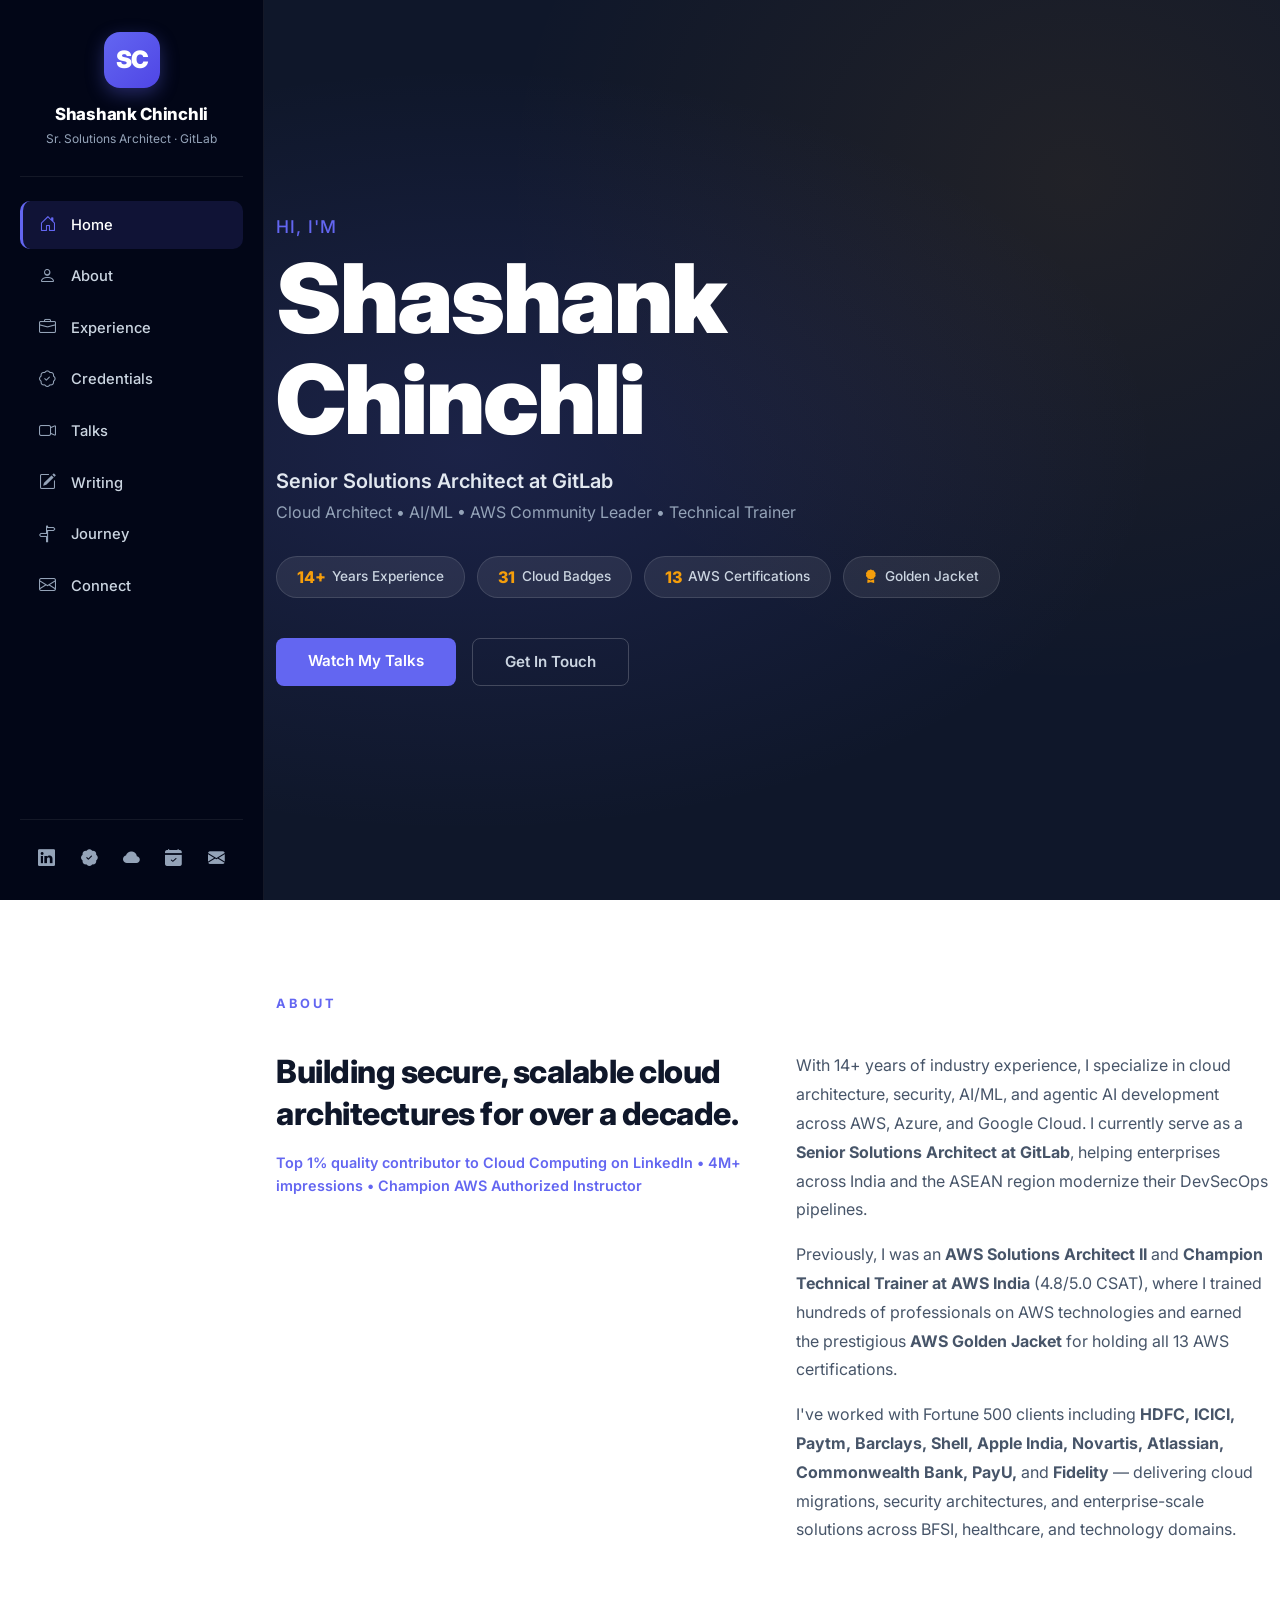
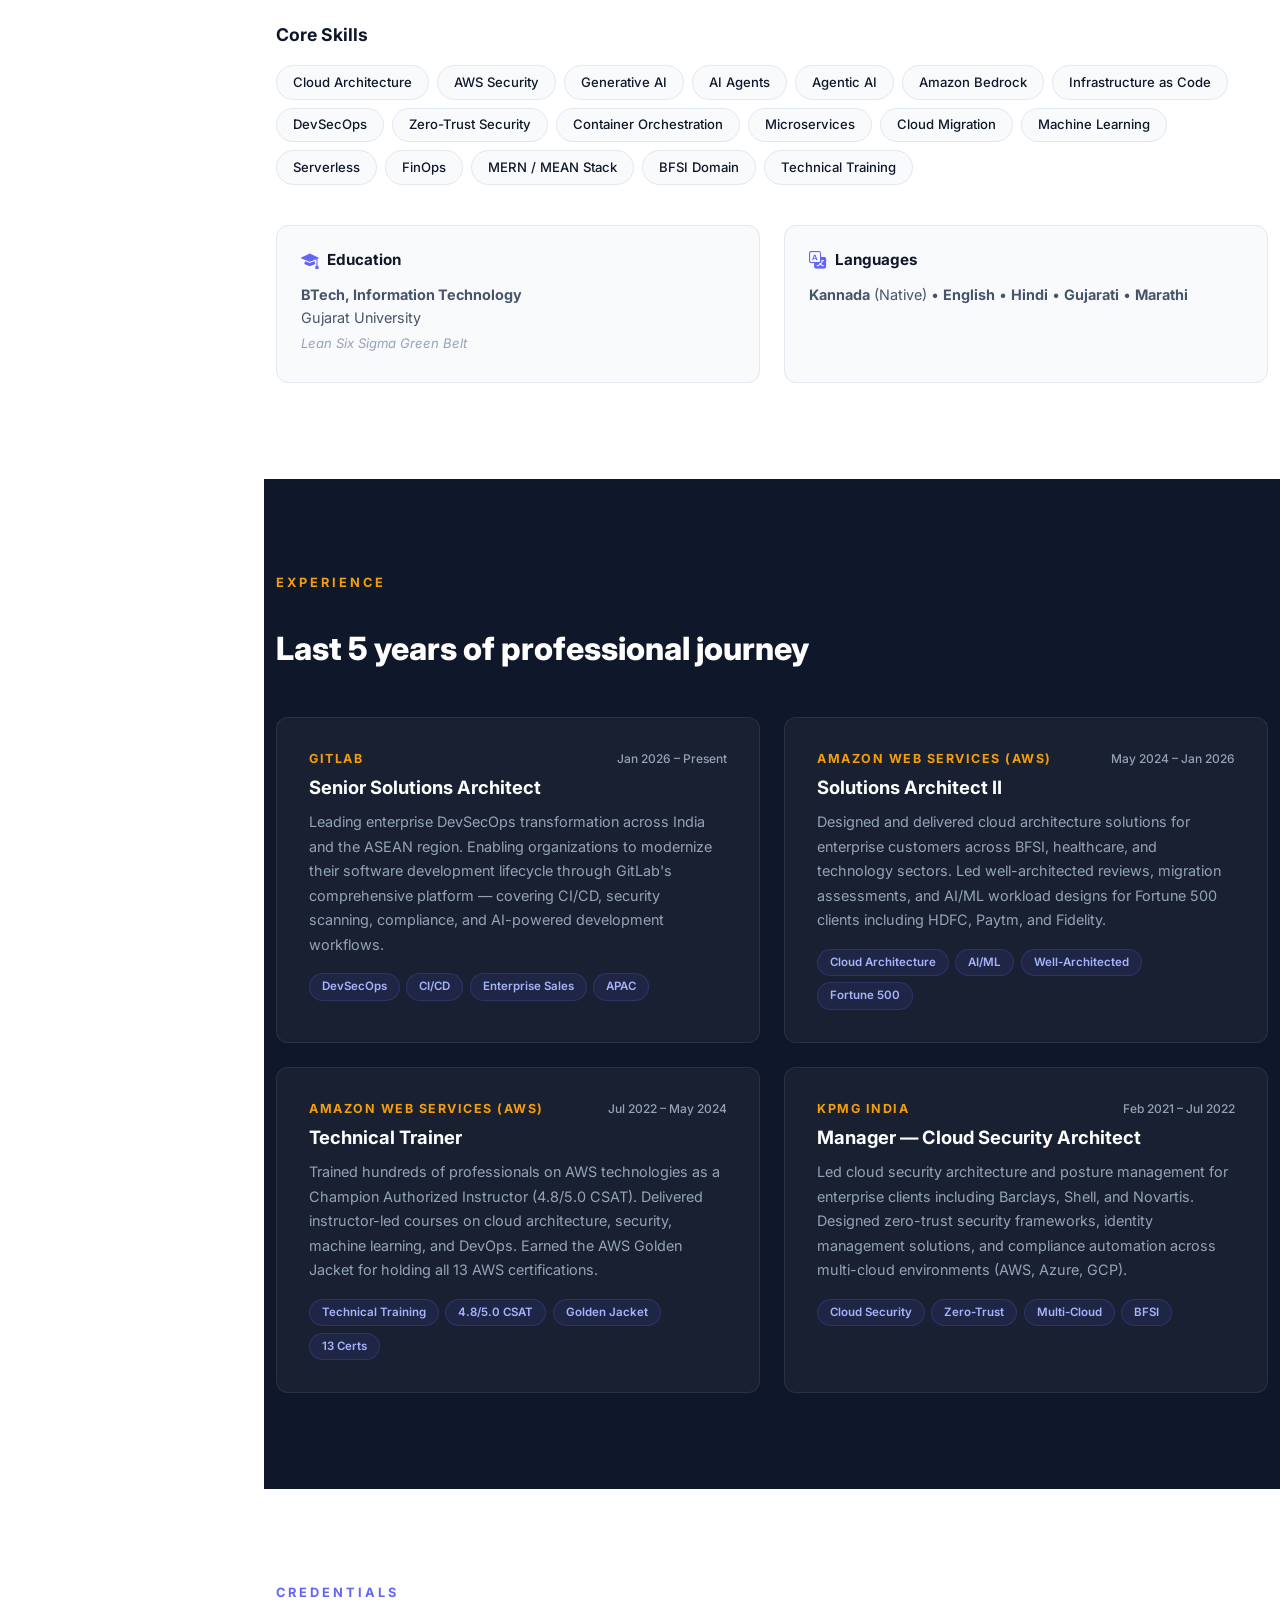
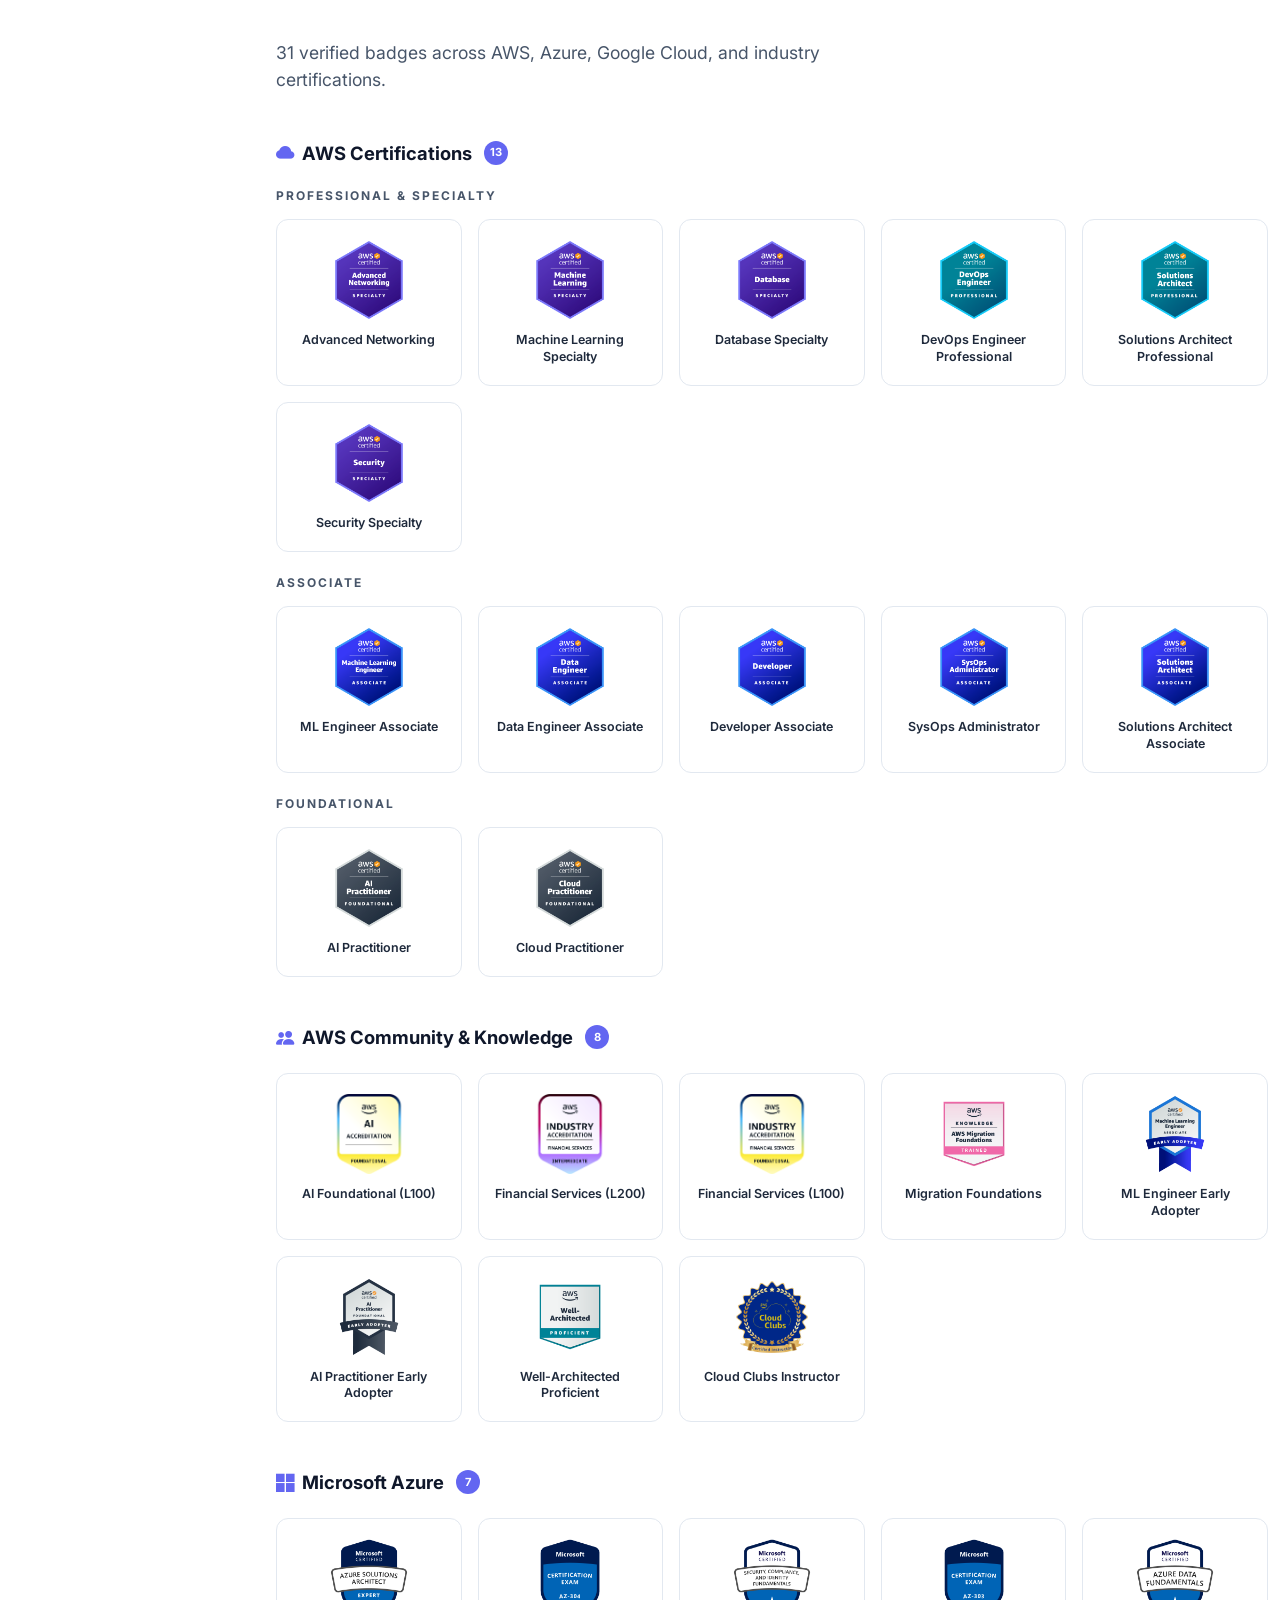
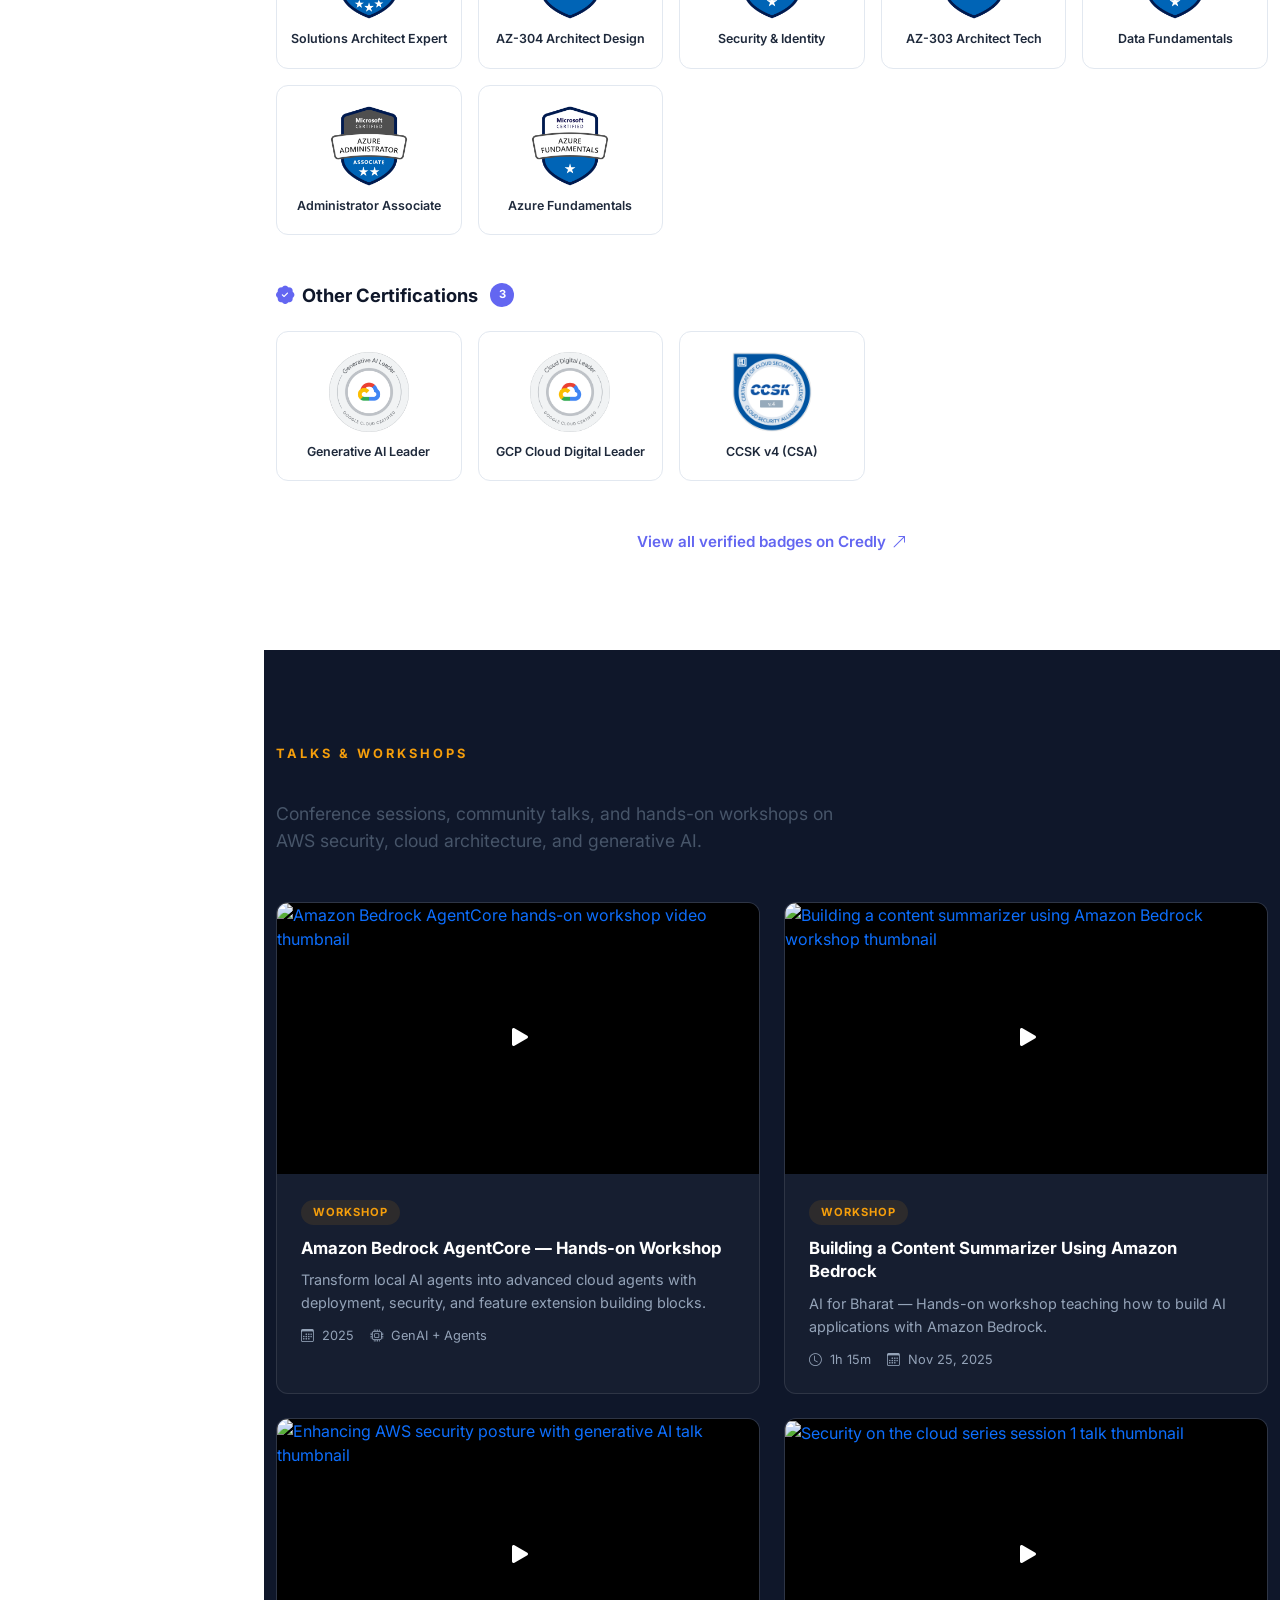
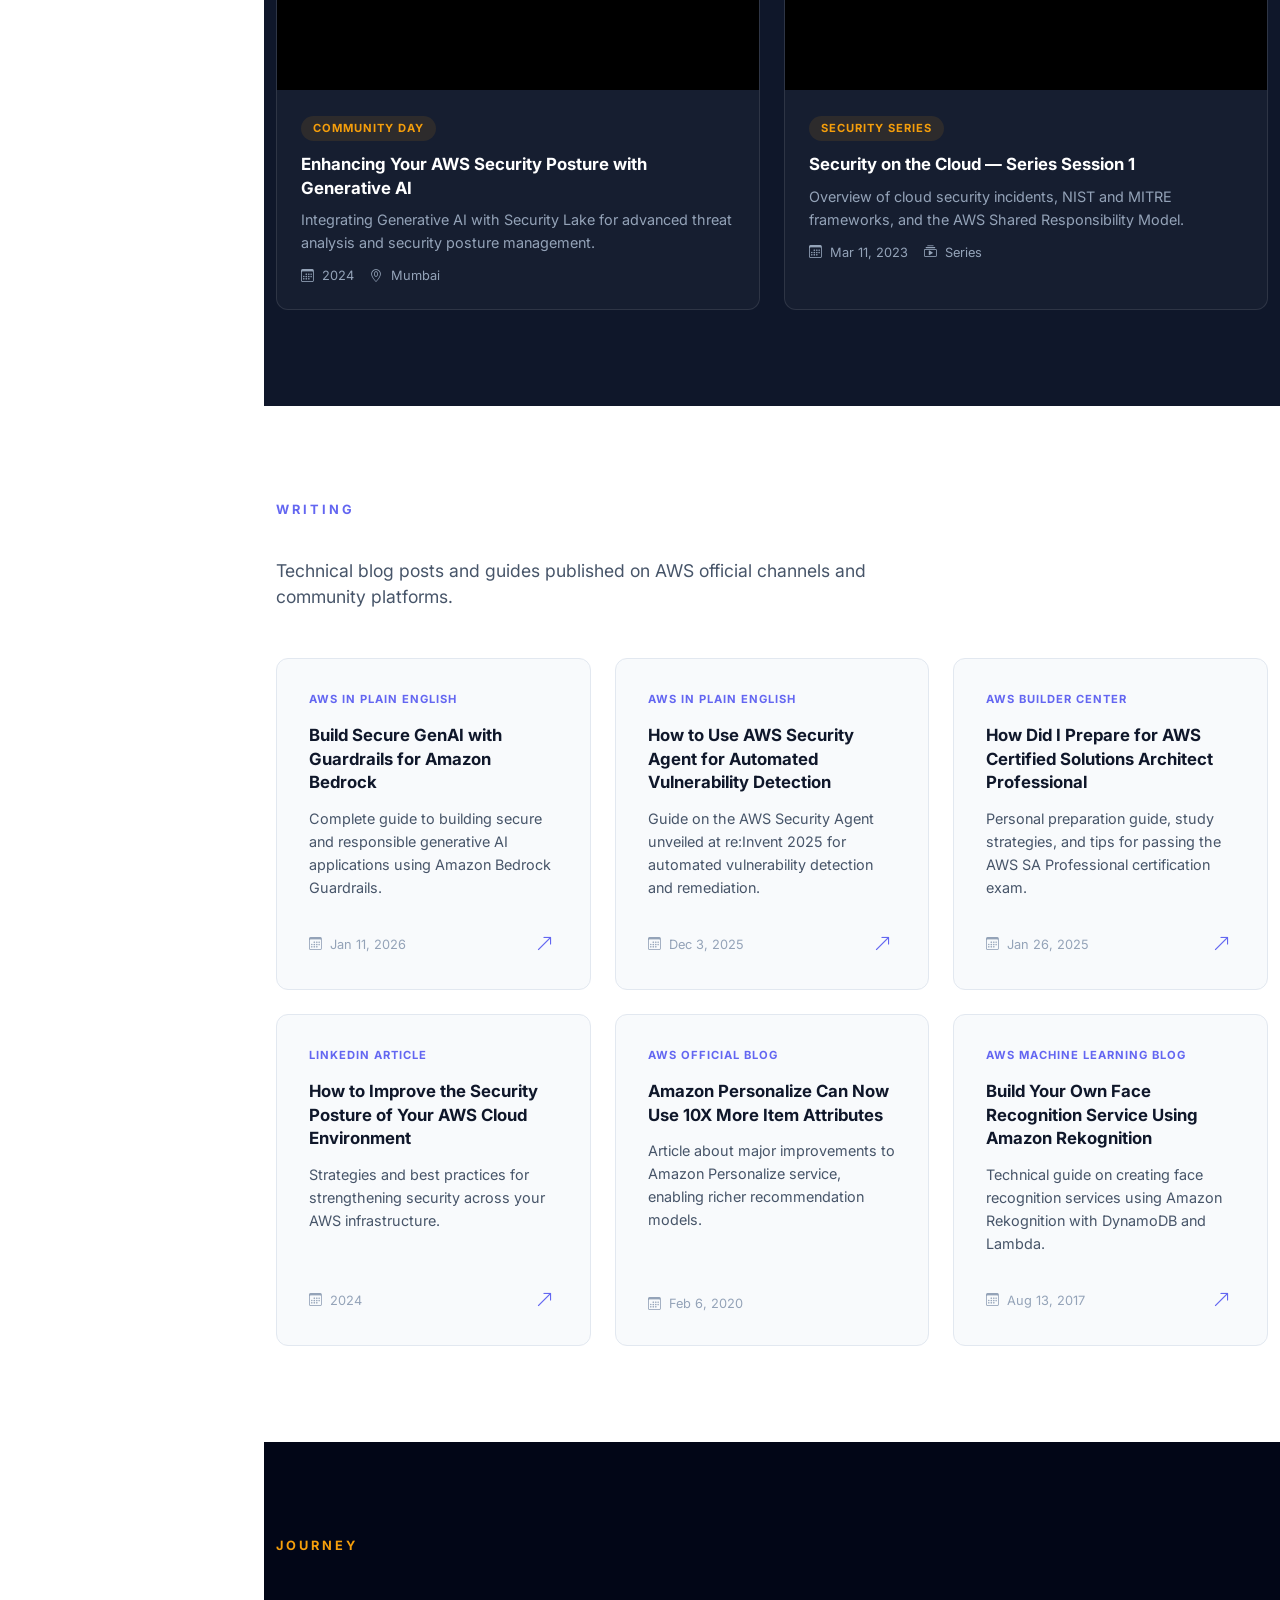
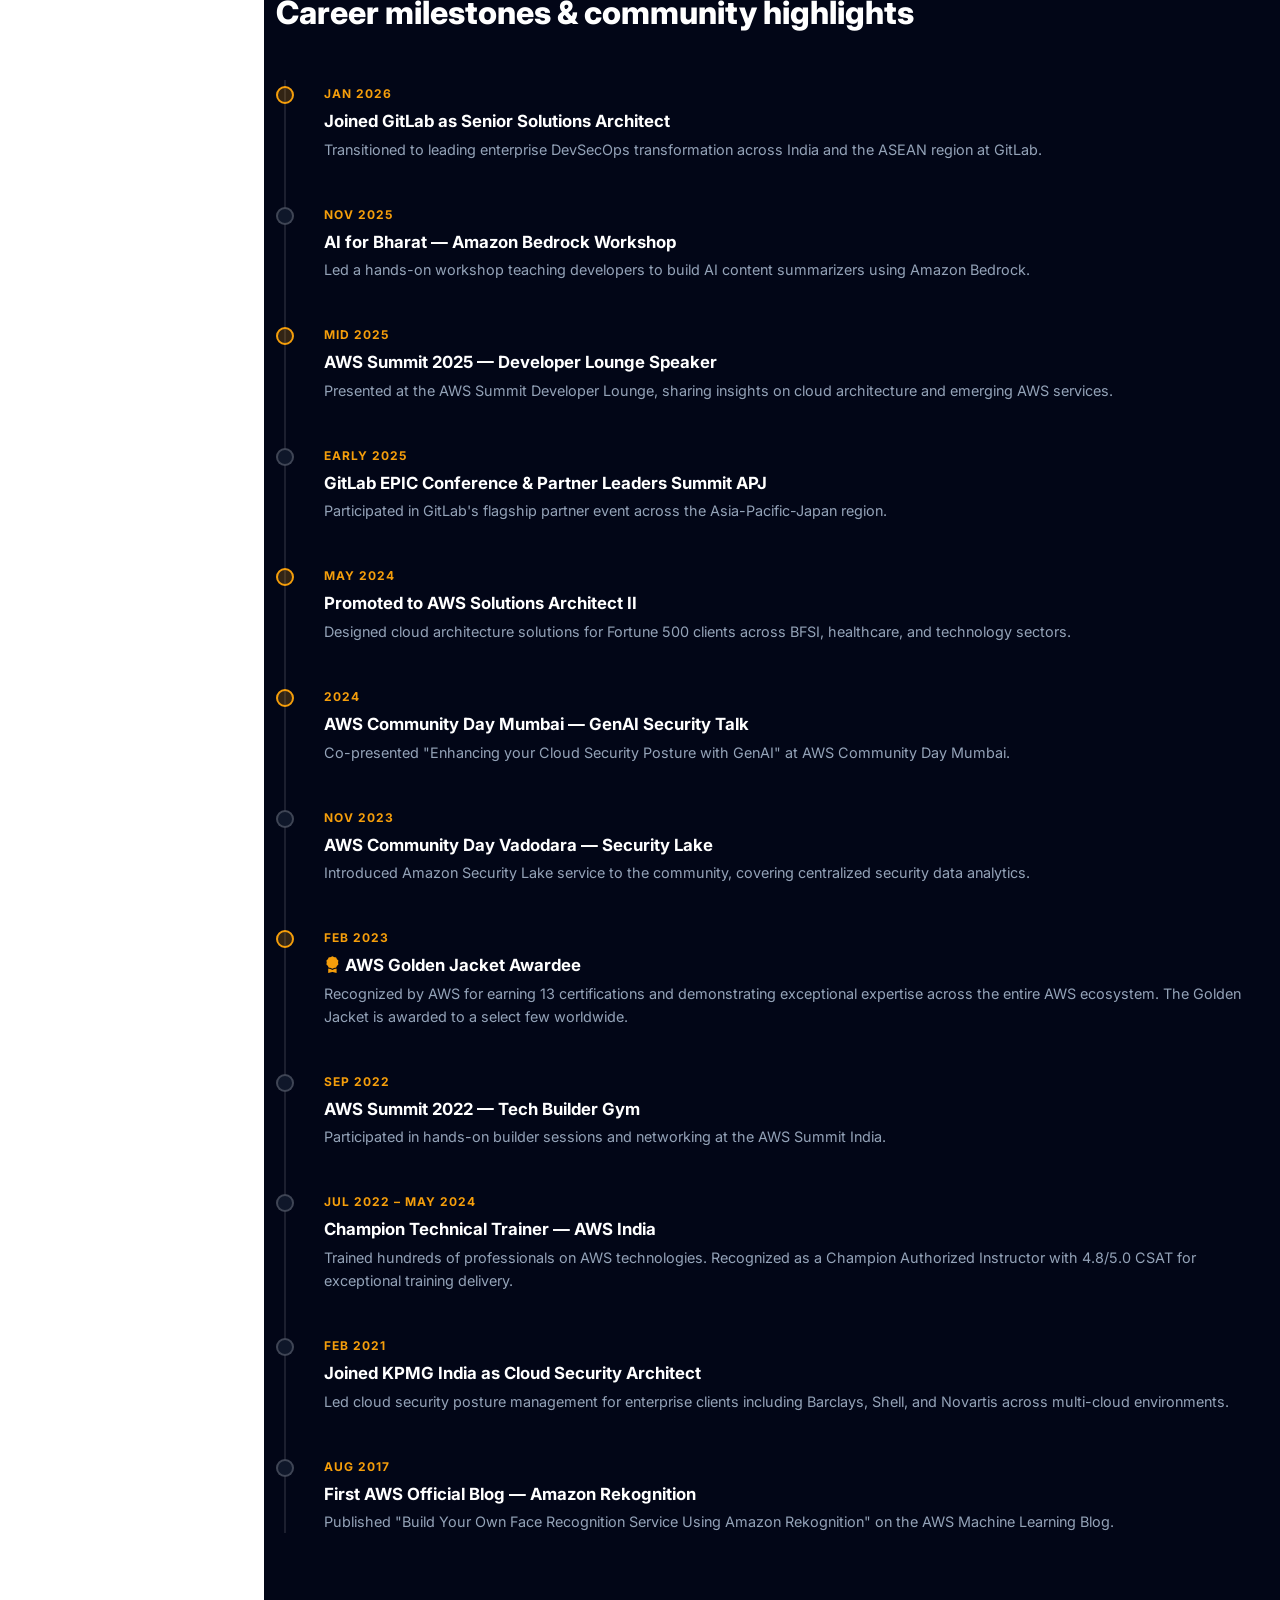
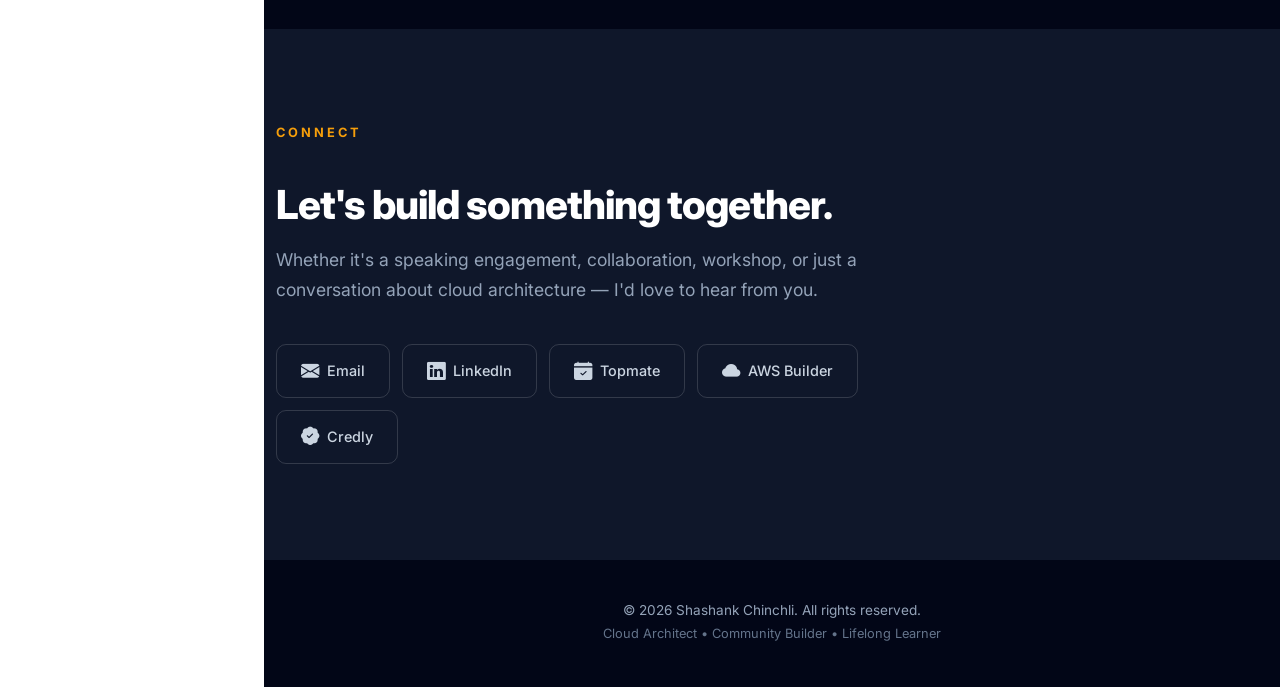
==== commit 5710688e: "Add left sidebar nav, SEO optimization, and web best-practices - Replace top navbar with fixed left-" ====
--- a/index.html
+++ b/index.html
@@ -4,14 +4,40 @@
   <meta charset="UTF-8">
   <meta name="viewport" content="width=device-width, initial-scale=1.0">
   <title>Shashank Chinchli | Cloud Architect &amp; AWS Community Leader</title>
-  <meta name="description" content="Shashank Chinchli — 14+ years in cloud architecture, 13 AWS certifications, AWS Golden Jacket awardee. Senior Solutions Architect at GitLab, former AWS Solutions Architect & Technical Trainer.">
-  <meta name="keywords" content="Shashank Chinchli, AWS Solutions Architect, cloud security, AWS certifications, GitLab, AWS community, Amazon Bedrock, AWS Security Lake, Golden Jacket">
+  <meta name="description" content="Shashank Chinchli — Senior Solutions Architect at GitLab with 14+ years in cloud architecture, 13 AWS certifications and the AWS Golden Jacket. Former AWS Solutions Architect & Champion Technical Trainer specialising in cloud security, generative AI and DevSecOps.">
+  <meta name="keywords" content="Shashank Chinchli, AWS Solutions Architect, cloud security, AWS certifications, GitLab Solutions Architect, AWS community leader, Amazon Bedrock, AWS Security Lake, AWS Golden Jacket, generative AI, DevSecOps, cloud architect India">
   <meta name="author" content="Shashank Chinchli">
+  <meta name="robots" content="index, follow, max-image-preview:large">
+  <meta name="theme-color" content="#0f172a">
+  <meta name="color-scheme" content="dark light">
+  <meta name="referrer" content="strict-origin-when-cross-origin">
+
+  <!-- PWA manifest -->
+  <link rel="manifest" href="manifest.webmanifest">
+
+  <!-- Canonical -->
+  <link rel="canonical" href="https://schinchli.github.io/shashank-chinchli-portfolio/">
 
   <!-- Open Graph -->
   <meta property="og:title" content="Shashank Chinchli | Cloud Architect & AWS Community Leader">
-  <meta property="og:description" content="13+ years in cloud architecture. 31 cloud certifications & badges. AWS Golden Jacket awardee.">
-  <meta property="og:type" content="website">
+  <meta property="og:description" content="Senior Solutions Architect at GitLab. 14+ years in cloud architecture, 13 AWS certifications, 31 cloud badges & AWS Golden Jacket awardee.">
+  <meta property="og:type" content="profile">
+  <meta property="og:url" content="https://schinchli.github.io/shashank-chinchli-portfolio/">
+  <meta property="og:image" content="https://schinchli.github.io/shashank-chinchli-portfolio/og-image.png">
+  <meta property="og:image:width" content="1200">
+  <meta property="og:image:height" content="630">
+  <meta property="og:site_name" content="Shashank Chinchli">
+  <meta property="profile:first_name" content="Shashank">
+  <meta property="profile:last_name" content="Chinchli">
+
+  <!-- Twitter -->
+  <meta name="twitter:card" content="summary_large_image">
+  <meta name="twitter:title" content="Shashank Chinchli | Cloud Architect & AWS Community Leader">
+  <meta name="twitter:description" content="Senior Solutions Architect at GitLab. 14+ years in cloud, 13 AWS certifications & AWS Golden Jacket awardee.">
+  <meta name="twitter:image" content="https://schinchli.github.io/shashank-chinchli-portfolio/og-image.png">
+
+  <!-- Favicon -->
+  <link rel="icon" href="favicon.svg" type="image/svg+xml">
 
   <!-- Google Fonts -->
   <link rel="preconnect" href="https://fonts.googleapis.com">
@@ -24,743 +50,796 @@
 
   <!-- Custom CSS -->
   <link href="css/style.css" rel="stylesheet">
+
+  <!-- Structured Data: Person -->
+  <script type="application/ld+json">
+  {
+    "@context": "https://schema.org",
+    "@type": "Person",
+    "name": "Shashank Chinchli",
+    "url": "https://schinchli.github.io/shashank-chinchli-portfolio/",
+    "image": "https://schinchli.github.io/shashank-chinchli-portfolio/og-image.png",
+    "jobTitle": "Senior Solutions Architect",
+    "worksFor": { "@type": "Organization", "name": "GitLab" },
+    "alumniOf": { "@type": "CollegeOrUniversity", "name": "Gujarat University" },
+    "award": "AWS Golden Jacket",
+    "nationality": "Indian",
+    "knowsAbout": [
+      "Cloud Architecture", "Amazon Web Services", "Cloud Security", "Generative AI",
+      "Amazon Bedrock", "DevSecOps", "Machine Learning", "Zero-Trust Security",
+      "Infrastructure as Code", "Agentic AI"
+    ],
+    "sameAs": [
+      "https://www.linkedin.com/in/shashankk/",
+      "https://www.credly.com/users/shashank-chinchli",
+      "https://builder.aws.com/community/@heyshashank",
+      "https://topmate.io/heyshashank/"
+    ]
+  }
+  </script>
 </head>
-<body data-bs-spy="scroll" data-bs-target="#navbarNav">
-
-  <!-- ===== NAVBAR ===== -->
-  <nav class="navbar navbar-expand-lg fixed-top">
-    <div class="container">
-      <a class="navbar-brand" href="#hero">SC</a>
-      <button class="navbar-toggler border-0" type="button" data-bs-toggle="collapse" data-bs-target="#navbarNav">
-        <span class="navbar-toggler-icon"></span>
-      </button>
-      <div class="collapse navbar-collapse" id="navbarNav">
-        <ul class="navbar-nav ms-auto align-items-center">
-          <li class="nav-item"><a class="nav-link" href="#about">About</a></li>
-          <li class="nav-item"><a class="nav-link" href="#experience">Experience</a></li>
-          <li class="nav-item"><a class="nav-link" href="#milestones">Journey</a></li>
-          <li class="nav-item"><a class="nav-link" href="#credentials">Credentials</a></li>
-          <li class="nav-item"><a class="nav-link" href="#talks">Talks</a></li>
-          <li class="nav-item"><a class="nav-link" href="#writing">Writing</a></li>
-          <li class="nav-item"><a class="nav-link" href="#connect">Connect</a></li>
-        </ul>
+<body>
+
+  <!-- Skip to content (accessibility) -->
+  <a href="#hero" class="skip-link">Skip to content</a>
+
+  <!-- ===== MOBILE TOP BAR ===== -->
+  <header class="mobile-bar d-lg-none">
+    <a href="#hero" class="mobile-brand">SC</a>
+    <button class="sidebar-toggle" id="sidebarToggle" aria-label="Open navigation" aria-expanded="false">
+      <i class="bi bi-list"></i>
+    </button>
+  </header>
+
+  <!-- ===== SIDEBAR BACKDROP (mobile) ===== -->
+  <div class="sidebar-backdrop" id="sidebarBackdrop"></div>
+
+  <!-- ===== LEFT SIDEBAR NAV ===== -->
+  <aside class="sidebar" id="sidebar">
+    <div class="sidebar-brand">
+      <a href="#hero" class="sidebar-monogram">SC</a>
+      <div class="sidebar-name">Shashank Chinchli</div>
+      <div class="sidebar-role">Sr. Solutions Architect · GitLab</div>
+    </div>
+
+    <nav class="sidebar-nav" aria-label="Primary">
+      <a href="#hero" class="side-link"><i class="bi bi-house-door"></i> <span>Home</span></a>
+      <a href="#about" class="side-link"><i class="bi bi-person"></i> <span>About</span></a>
+      <a href="#experience" class="side-link"><i class="bi bi-briefcase"></i> <span>Experience</span></a>
+      <a href="#credentials" class="side-link"><i class="bi bi-patch-check"></i> <span>Credentials</span></a>
+      <a href="#talks" class="side-link"><i class="bi bi-camera-video"></i> <span>Talks</span></a>
+      <a href="#writing" class="side-link"><i class="bi bi-pencil-square"></i> <span>Writing</span></a>
+      <a href="#milestones" class="side-link"><i class="bi bi-signpost-split"></i> <span>Journey</span></a>
+      <a href="#connect" class="side-link"><i class="bi bi-envelope"></i> <span>Connect</span></a>
+    </nav>
+
+    <div class="sidebar-social">
+      <a href="https://www.linkedin.com/in/shashankk/" target="_blank" rel="noopener" aria-label="LinkedIn"><i class="bi bi-linkedin"></i></a>
+      <a href="https://www.credly.com/users/shashank-chinchli" target="_blank" rel="noopener" aria-label="Credly"><i class="bi bi-patch-check-fill"></i></a>
+      <a href="https://builder.aws.com/community/@heyshashank" target="_blank" rel="noopener" aria-label="AWS Builder"><i class="bi bi-cloud-fill"></i></a>
+      <a href="https://topmate.io/heyshashank/" target="_blank" rel="noopener" aria-label="Topmate"><i class="bi bi-calendar-check-fill"></i></a>
+      <a href="mailto:schinchli@gmail.com" aria-label="Email"><i class="bi bi-envelope-fill"></i></a>
+    </div>
+  </aside>
+
+  <!-- ===== MAIN CONTENT ===== -->
+  <main class="main-content" data-bs-spy="scroll" data-bs-target="#sidebar" data-bs-offset="120" tabindex="0">
+
+    <!-- ===== HERO ===== -->
+    <section id="hero" class="hero-section">
+      <div class="hero-bg"></div>
+      <div class="container position-relative">
+        <div class="row align-items-center min-vh-100">
+          <div class="col-lg-9">
+            <p class="hero-greeting">Hi, I'm</p>
+            <h1 class="hero-name">Shashank<br>Chinchli</h1>
+            <p class="hero-title">Senior Solutions Architect at GitLab</p>
+            <p class="hero-subtitle">Cloud Architect &bull; AI/ML &bull; AWS Community Leader &bull; Technical Trainer</p>
+            <div class="hero-stats-row">
+              <div class="hero-stat-pill"><span class="stat-num">14+</span> Years Experience</div>
+              <div class="hero-stat-pill"><span class="stat-num">31</span> Cloud Badges</div>
+              <div class="hero-stat-pill"><span class="stat-num">13</span> AWS Certifications</div>
+              <div class="hero-stat-pill"><i class="bi bi-award-fill"></i> Golden Jacket</div>
+            </div>
+            <div class="hero-cta">
+              <a href="#talks" class="btn btn-primary-custom">Watch My Talks</a>
+              <a href="#connect" class="btn btn-outline-custom">Get In Touch</a>
+            </div>
+          </div>
+        </div>
       </div>
-    </div>
-  </nav>
-
-  <!-- ===== HERO ===== -->
-  <section id="hero" class="hero-section">
-    <div class="hero-bg"></div>
-    <div class="container position-relative">
-      <div class="row align-items-center min-vh-100">
-        <div class="col-lg-8">
-          <p class="hero-greeting">Hi, I'm</p>
-          <h1 class="hero-name">Shashank<br>Chinchli</h1>
-          <p class="hero-title">Senior Solutions Architect at GitLab</p>
-          <p class="hero-subtitle">Cloud Architect &bull; AI/ML &bull; AWS Community Leader &bull; Technical Trainer</p>
-          <div class="hero-stats-row">
-            <div class="hero-stat-pill"><span class="stat-num">14+</span> Years Experience</div>
-            <div class="hero-stat-pill"><span class="stat-num">31</span> Cloud Badges</div>
-            <div class="hero-stat-pill"><span class="stat-num">13</span> AWS Certifications</div>
-            <div class="hero-stat-pill"><i class="bi bi-award-fill"></i> Golden Jacket</div>
-          </div>
-          <div class="hero-cta">
-            <a href="#talks" class="btn btn-primary-custom">Watch My Talks</a>
-            <a href="#connect" class="btn btn-outline-custom">Get In Touch</a>
+    </section>
+
+    <!-- ===== ABOUT ===== -->
+    <section id="about" class="section-padding">
+      <div class="container">
+        <h2 class="section-label">About</h2>
+        <div class="row g-5">
+          <div class="col-lg-6">
+            <h3 class="about-heading">Building secure, scalable cloud architectures for over a decade.</h3>
+            <p class="about-highlight">Top 1% quality contributor to Cloud Computing on LinkedIn &bull; 4M+ impressions &bull; Champion AWS Authorized Instructor</p>
+          </div>
+          <div class="col-lg-6">
+            <p class="about-text">With 14+ years of industry experience, I specialize in cloud architecture, security, AI/ML, and agentic AI development across AWS, Azure, and Google Cloud. I currently serve as a <strong>Senior Solutions Architect at GitLab</strong>, helping enterprises across India and the ASEAN region modernize their DevSecOps pipelines.</p>
+            <p class="about-text">Previously, I was an <strong>AWS Solutions Architect II</strong> and <strong>Champion Technical Trainer at AWS India</strong> (4.8/5.0 CSAT), where I trained hundreds of professionals on AWS technologies and earned the prestigious <strong>AWS Golden Jacket</strong> for holding all 13 AWS certifications.</p>
+            <p class="about-text">I've worked with Fortune 500 clients including <strong>HDFC, ICICI, Paytm, Barclays, Shell, Apple India, Novartis, Atlassian, Commonwealth Bank, PayU,</strong> and <strong>Fidelity</strong> — delivering cloud migrations, security architectures, and enterprise-scale solutions across BFSI, healthcare, and technology domains.</p>
+          </div>
+        </div>
+
+        <div class="skills-section">
+          <h3 class="skills-title">Core Skills</h3>
+          <div class="skills-grid">
+            <span class="skill-tag">Cloud Architecture</span>
+            <span class="skill-tag">AWS Security</span>
+            <span class="skill-tag">Generative AI</span>
+            <span class="skill-tag">AI Agents</span>
+            <span class="skill-tag">Agentic AI</span>
+            <span class="skill-tag">Amazon Bedrock</span>
+            <span class="skill-tag">Infrastructure as Code</span>
+            <span class="skill-tag">DevSecOps</span>
+            <span class="skill-tag">Zero-Trust Security</span>
+            <span class="skill-tag">Container Orchestration</span>
+            <span class="skill-tag">Microservices</span>
+            <span class="skill-tag">Cloud Migration</span>
+            <span class="skill-tag">Machine Learning</span>
+            <span class="skill-tag">Serverless</span>
+            <span class="skill-tag">FinOps</span>
+            <span class="skill-tag">MERN / MEAN Stack</span>
+            <span class="skill-tag">BFSI Domain</span>
+            <span class="skill-tag">Technical Training</span>
+          </div>
+        </div>
+
+        <div class="row g-4 mt-3">
+          <div class="col-md-6">
+            <div class="about-info-card">
+              <h4><i class="bi bi-mortarboard-fill"></i> Education</h4>
+              <p><strong>BTech, Information Technology</strong><br>Gujarat University</p>
+              <p class="about-info-extra">Lean Six Sigma Green Belt</p>
+            </div>
+          </div>
+          <div class="col-md-6">
+            <div class="about-info-card">
+              <h4><i class="bi bi-translate"></i> Languages</h4>
+              <p><strong>Kannada</strong> (Native) &bull; <strong>English</strong> &bull; <strong>Hindi</strong> &bull; <strong>Gujarati</strong> &bull; <strong>Marathi</strong></p>
+            </div>
           </div>
         </div>
       </div>
-    </div>
-  </section>
-
-  <!-- ===== ABOUT ===== -->
-  <section id="about" class="section-padding">
-    <div class="container">
-      <h2 class="section-label">About</h2>
-      <div class="row g-5">
-        <div class="col-lg-6">
-          <h3 class="about-heading">Building secure, scalable cloud architectures for over a decade.</h3>
-          <p class="about-highlight">Top 1% quality contributor to Cloud Computing on LinkedIn &bull; 4M+ impressions &bull; Champion AWS Authorized Instructor</p>
-        </div>
-        <div class="col-lg-6">
-          <p class="about-text">With 14+ years of industry experience, I specialize in cloud architecture, security, AI/ML, and agentic AI development across AWS, Azure, and Google Cloud. I currently serve as a <strong>Senior Solutions Architect at GitLab</strong>, helping enterprises across India and the ASEAN region modernize their DevSecOps pipelines.</p>
-          <p class="about-text">Previously, I was an <strong>AWS Solutions Architect II</strong> and <strong>Champion Technical Trainer at AWS India</strong> (4.8/5.0 CSAT), where I trained hundreds of professionals on AWS technologies and earned the prestigious <strong>AWS Golden Jacket</strong> for holding all 13 AWS certifications.</p>
-          <p class="about-text">I've worked with Fortune 500 clients including <strong>HDFC, ICICI, Paytm, Barclays, Shell, Apple India, Novartis, Atlassian, Commonwealth Bank, PayU,</strong> and <strong>Fidelity</strong> — delivering cloud migrations, security architectures, and enterprise-scale solutions across BFSI, healthcare, and technology domains.</p>
+    </section>
+
+    <!-- ===== EXPERIENCE ===== -->
+    <section id="experience" class="section-padding section-dark">
+      <div class="container">
+        <h2 class="section-label section-label-light">Experience</h2>
+        <h3 class="milestones-heading">Last 5 years of professional journey</h3>
+
+        <div class="experience-grid">
+          <!-- GitLab -->
+          <div class="exp-card">
+            <div class="exp-header">
+              <div class="exp-company">GitLab</div>
+              <span class="exp-date">Jan 2026 – Present</span>
+            </div>
+            <h4 class="exp-role">Senior Solutions Architect</h4>
+            <p class="exp-desc">Leading enterprise DevSecOps transformation across India and the ASEAN region. Enabling organizations to modernize their software development lifecycle through GitLab's comprehensive platform — covering CI/CD, security scanning, compliance, and AI-powered development workflows.</p>
+            <div class="exp-tags">
+              <span>DevSecOps</span>
+              <span>CI/CD</span>
+              <span>Enterprise Sales</span>
+              <span>APAC</span>
+            </div>
+          </div>
+
+          <!-- AWS SA II -->
+          <div class="exp-card">
+            <div class="exp-header">
+              <div class="exp-company">Amazon Web Services (AWS)</div>
+              <span class="exp-date">May 2024 – Jan 2026</span>
+            </div>
+            <h4 class="exp-role">Solutions Architect II</h4>
+            <p class="exp-desc">Designed and delivered cloud architecture solutions for enterprise customers across BFSI, healthcare, and technology sectors. Led well-architected reviews, migration assessments, and AI/ML workload designs for Fortune 500 clients including HDFC, Paytm, and Fidelity.</p>
+            <div class="exp-tags">
+              <span>Cloud Architecture</span>
+              <span>AI/ML</span>
+              <span>Well-Architected</span>
+              <span>Fortune 500</span>
+            </div>
+          </div>
+
+          <!-- AWS Technical Trainer -->
+          <div class="exp-card">
+            <div class="exp-header">
+              <div class="exp-company">Amazon Web Services (AWS)</div>
+              <span class="exp-date">Jul 2022 – May 2024</span>
+            </div>
+            <h4 class="exp-role">Technical Trainer</h4>
+            <p class="exp-desc">Trained hundreds of professionals on AWS technologies as a Champion Authorized Instructor (4.8/5.0 CSAT). Delivered instructor-led courses on cloud architecture, security, machine learning, and DevOps. Earned the AWS Golden Jacket for holding all 13 AWS certifications.</p>
+            <div class="exp-tags">
+              <span>Technical Training</span>
+              <span>4.8/5.0 CSAT</span>
+              <span>Golden Jacket</span>
+              <span>13 Certs</span>
+            </div>
+          </div>
+
+          <!-- KPMG -->
+          <div class="exp-card">
+            <div class="exp-header">
+              <div class="exp-company">KPMG India</div>
+              <span class="exp-date">Feb 2021 – Jul 2022</span>
+            </div>
+            <h4 class="exp-role">Manager — Cloud Security Architect</h4>
+            <p class="exp-desc">Led cloud security architecture and posture management for enterprise clients including Barclays, Shell, and Novartis. Designed zero-trust security frameworks, identity management solutions, and compliance automation across multi-cloud environments (AWS, Azure, GCP).</p>
+            <div class="exp-tags">
+              <span>Cloud Security</span>
+              <span>Zero-Trust</span>
+              <span>Multi-Cloud</span>
+              <span>BFSI</span>
+            </div>
+          </div>
         </div>
       </div>
-
-      <div class="skills-section">
-        <h3 class="skills-title">Core Skills</h3>
-        <div class="skills-grid">
-          <span class="skill-tag">Cloud Architecture</span>
-          <span class="skill-tag">AWS Security</span>
-          <span class="skill-tag">Generative AI</span>
-          <span class="skill-tag">AI Agents</span>
-          <span class="skill-tag">Agentic AI</span>
-          <span class="skill-tag">Amazon Bedrock</span>
-          <span class="skill-tag">Infrastructure as Code</span>
-          <span class="skill-tag">DevSecOps</span>
-          <span class="skill-tag">Zero-Trust Security</span>
-          <span class="skill-tag">Container Orchestration</span>
-          <span class="skill-tag">Microservices</span>
-          <span class="skill-tag">Cloud Migration</span>
-          <span class="skill-tag">Machine Learning</span>
-          <span class="skill-tag">Serverless</span>
-          <span class="skill-tag">FinOps</span>
-          <span class="skill-tag">MERN / MEAN Stack</span>
-          <span class="skill-tag">BFSI Domain</span>
-          <span class="skill-tag">Technical Training</span>
+    </section>
+
+    <!-- ===== CREDENTIALS ===== -->
+    <section id="credentials" class="section-padding">
+      <div class="container">
+        <h2 class="section-label">Credentials</h2>
+        <p class="section-intro">31 verified badges across AWS, Azure, Google Cloud, and industry certifications.</p>
+
+        <!-- AWS Certifications -->
+        <div class="badge-category">
+          <h3 class="badge-category-title"><i class="bi bi-cloud-fill"></i> AWS Certifications <span class="badge-count">13</span></h3>
+
+          <h4 class="badge-subcategory">Professional &amp; Specialty</h4>
+          <div class="badge-grid">
+            <a href="https://www.credly.com/users/shashank-chinchli" target="_blank" rel="noopener" class="badge-item">
+              <img src="images/badges/aws-networking.png" alt="AWS Advanced Networking Specialty certification badge" loading="lazy" width="80" height="80">
+              <span>Advanced Networking</span>
+            </a>
+            <a href="https://www.credly.com/users/shashank-chinchli" target="_blank" rel="noopener" class="badge-item">
+              <img src="images/badges/aws-ml-specialty.png" alt="AWS Machine Learning Specialty certification badge" loading="lazy" width="80" height="80">
+              <span>Machine Learning Specialty</span>
+            </a>
+            <a href="https://www.credly.com/users/shashank-chinchli" target="_blank" rel="noopener" class="badge-item">
+              <img src="images/badges/aws-database.png" alt="AWS Database Specialty certification badge" loading="lazy" width="80" height="80">
+              <span>Database Specialty</span>
+            </a>
+            <a href="https://www.credly.com/users/shashank-chinchli" target="_blank" rel="noopener" class="badge-item">
+              <img src="images/badges/aws-devops-pro.png" alt="AWS DevOps Engineer Professional certification badge" loading="lazy" width="80" height="80">
+              <span>DevOps Engineer Professional</span>
+            </a>
+            <a href="https://www.credly.com/users/shashank-chinchli" target="_blank" rel="noopener" class="badge-item">
+              <img src="images/badges/aws-sa-pro.png" alt="AWS Solutions Architect Professional certification badge" loading="lazy" width="80" height="80">
+              <span>Solutions Architect Professional</span>
+            </a>
+            <a href="https://www.credly.com/users/shashank-chinchli" target="_blank" rel="noopener" class="badge-item">
+              <img src="images/badges/aws-security.png" alt="AWS Security Specialty certification badge" loading="lazy" width="80" height="80">
+              <span>Security Specialty</span>
+            </a>
+          </div>
+
+          <h4 class="badge-subcategory">Associate</h4>
+          <div class="badge-grid">
+            <a href="https://www.credly.com/users/shashank-chinchli" target="_blank" rel="noopener" class="badge-item">
+              <img src="images/badges/aws-ml-eng.png" alt="AWS Machine Learning Engineer Associate certification badge" loading="lazy" width="80" height="80">
+              <span>ML Engineer Associate</span>
+            </a>
+            <a href="https://www.credly.com/users/shashank-chinchli" target="_blank" rel="noopener" class="badge-item">
+              <img src="images/badges/aws-data-eng.png" alt="AWS Data Engineer Associate certification badge" loading="lazy" width="80" height="80">
+              <span>Data Engineer Associate</span>
+            </a>
+            <a href="https://www.credly.com/users/shashank-chinchli" target="_blank" rel="noopener" class="badge-item">
+              <img src="images/badges/aws-dev-assoc.png" alt="AWS Developer Associate certification badge" loading="lazy" width="80" height="80">
+              <span>Developer Associate</span>
+            </a>
+            <a href="https://www.credly.com/users/shashank-chinchli" target="_blank" rel="noopener" class="badge-item">
+              <img src="images/badges/aws-sysops.png" alt="AWS SysOps Administrator Associate certification badge" loading="lazy" width="80" height="80">
+              <span>SysOps Administrator</span>
+            </a>
+            <a href="https://www.credly.com/users/shashank-chinchli" target="_blank" rel="noopener" class="badge-item">
+              <img src="images/badges/aws-sa-assoc.png" alt="AWS Solutions Architect Associate certification badge" loading="lazy" width="80" height="80">
+              <span>Solutions Architect Associate</span>
+            </a>
+          </div>
+
+          <h4 class="badge-subcategory">Foundational</h4>
+          <div class="badge-grid">
+            <a href="https://www.credly.com/users/shashank-chinchli" target="_blank" rel="noopener" class="badge-item">
+              <img src="images/badges/aws-ai-practitioner.png" alt="AWS AI Practitioner certification badge" loading="lazy" width="80" height="80">
+              <span>AI Practitioner</span>
+            </a>
+            <a href="https://www.credly.com/users/shashank-chinchli" target="_blank" rel="noopener" class="badge-item">
+              <img src="images/badges/aws-cloud-practitioner.png" alt="AWS Cloud Practitioner certification badge" loading="lazy" width="80" height="80">
+              <span>Cloud Practitioner</span>
+            </a>
+          </div>
+        </div>
+
+        <!-- AWS Community Badges -->
+        <div class="badge-category">
+          <h3 class="badge-category-title"><i class="bi bi-people-fill"></i> AWS Community &amp; Knowledge <span class="badge-count">8</span></h3>
+          <div class="badge-grid">
+            <div class="badge-item">
+              <img src="images/badges/aws-ai-foundational.png" alt="AWS AI Foundational L100 knowledge badge" loading="lazy" width="80" height="80">
+              <span>AI Foundational (L100)</span>
+            </div>
+            <div class="badge-item">
+              <img src="images/badges/aws-fsi-intermediate.png" alt="AWS Financial Services Intermediate L200 knowledge badge" loading="lazy" width="80" height="80">
+              <span>Financial Services (L200)</span>
+            </div>
+            <div class="badge-item">
+              <img src="images/badges/aws-fsi-foundational.png" alt="AWS Financial Services Foundational L100 knowledge badge" loading="lazy" width="80" height="80">
+              <span>Financial Services (L100)</span>
+            </div>
+            <div class="badge-item">
+              <img src="images/badges/aws-migration.png" alt="AWS Migration Foundations knowledge badge" loading="lazy" width="80" height="80">
+              <span>Migration Foundations</span>
+            </div>
+            <div class="badge-item">
+              <img src="images/badges/aws-ml-eng-early.png" alt="AWS ML Engineer Early Adopter badge" loading="lazy" width="80" height="80">
+              <span>ML Engineer Early Adopter</span>
+            </div>
+            <div class="badge-item">
+              <img src="images/badges/aws-ai-early.png" alt="AWS AI Practitioner Early Adopter badge" loading="lazy" width="80" height="80">
+              <span>AI Practitioner Early Adopter</span>
+            </div>
+            <div class="badge-item">
+              <img src="images/badges/aws-well-architected.png" alt="AWS Well-Architected Proficient badge" loading="lazy" width="80" height="80">
+              <span>Well-Architected Proficient</span>
+            </div>
+            <div class="badge-item">
+              <img src="images/badges/aws-cloud-clubs.png" alt="AWS Cloud Clubs Certified Instructor badge" loading="lazy" width="80" height="80">
+              <span>Cloud Clubs Instructor</span>
+            </div>
+          </div>
+        </div>
+
+        <!-- Microsoft Azure -->
+        <div class="badge-category">
+          <h3 class="badge-category-title"><i class="bi bi-microsoft"></i> Microsoft Azure <span class="badge-count">7</span></h3>
+          <div class="badge-grid">
+            <div class="badge-item">
+              <img src="images/badges/azure-sa-expert.png" alt="Microsoft Azure Solutions Architect Expert certification badge" loading="lazy" width="80" height="80">
+              <span>Solutions Architect Expert</span>
+            </div>
+            <div class="badge-item">
+              <img src="images/badges/az-304.png" alt="Microsoft AZ-304 Azure Architect Design certification badge" loading="lazy" width="80" height="80">
+              <span>AZ-304 Architect Design</span>
+            </div>
+            <div class="badge-item">
+              <img src="images/badges/azure-security-fundamentals.png" alt="Microsoft Azure Security Fundamentals certification badge" loading="lazy" width="80" height="80">
+              <span>Security &amp; Identity</span>
+            </div>
+            <div class="badge-item">
+              <img src="images/badges/az-303.png" alt="Microsoft AZ-303 Azure Architect Technologies certification badge" loading="lazy" width="80" height="80">
+              <span>AZ-303 Architect Tech</span>
+            </div>
+            <div class="badge-item">
+              <img src="images/badges/azure-data-fundamentals.png" alt="Microsoft Azure Data Fundamentals certification badge" loading="lazy" width="80" height="80">
+              <span>Data Fundamentals</span>
+            </div>
+            <div class="badge-item">
+              <img src="images/badges/azure-admin.png" alt="Microsoft Azure Administrator Associate certification badge" loading="lazy" width="80" height="80">
+              <span>Administrator Associate</span>
+            </div>
+            <div class="badge-item">
+              <img src="images/badges/azure-fundamentals.png" alt="Microsoft Azure Fundamentals certification badge" loading="lazy" width="80" height="80">
+              <span>Azure Fundamentals</span>
+            </div>
+          </div>
+        </div>
+
+        <!-- Other Certifications -->
+        <div class="badge-category">
+          <h3 class="badge-category-title"><i class="bi bi-patch-check-fill"></i> Other Certifications <span class="badge-count">3</span></h3>
+          <div class="badge-grid">
+            <div class="badge-item">
+              <img src="images/badges/genai-leader.png" alt="Generative AI Leader certification badge" loading="lazy" width="80" height="80">
+              <span>Generative AI Leader</span>
+            </div>
+            <div class="badge-item">
+              <img src="images/badges/gcp-cloud-digital-leader.png" alt="Google Cloud Digital Leader certification badge" loading="lazy" width="80" height="80">
+              <span>GCP Cloud Digital Leader</span>
+            </div>
+            <div class="badge-item">
+              <img src="images/badges/ccsk-v4.png" alt="Certificate of Cloud Security Knowledge v4 badge" loading="lazy" width="80" height="80">
+              <span>CCSK v4 (CSA)</span>
+            </div>
+          </div>
+        </div>
+
+        <div class="credly-link">
+          <a href="https://www.credly.com/users/shashank-chinchli" target="_blank" rel="noopener">
+            View all verified badges on Credly <i class="bi bi-arrow-up-right"></i>
+          </a>
         </div>
       </div>
-
-      <div class="row g-4 mt-3">
-        <div class="col-md-6">
-          <div class="about-info-card">
-            <h4><i class="bi bi-mortarboard-fill"></i> Education</h4>
-            <p><strong>BTech, Information Technology</strong><br>Gujarat University</p>
-            <p class="about-info-extra">Lean Six Sigma Green Belt</p>
-          </div>
-        </div>
-        <div class="col-md-6">
-          <div class="about-info-card">
-            <h4><i class="bi bi-translate"></i> Languages</h4>
-            <p><strong>Kannada</strong> (Native) &bull; <strong>English</strong> &bull; <strong>Hindi</strong> &bull; <strong>Gujarati</strong> &bull; <strong>Marathi</strong></p>
+    </section>
+
+    <!-- ===== TALKS & VIDEOS ===== -->
+    <section id="talks" class="section-padding section-dark">
+      <div class="container">
+        <h2 class="section-label section-label-light">Talks &amp; Workshops</h2>
+        <p class="section-intro section-intro-light">Conference sessions, community talks, and hands-on workshops on AWS security, cloud architecture, and generative AI.</p>
+
+        <div class="row g-4">
+          <div class="col-lg-6">
+            <div class="video-card">
+              <a href="https://www.youtube.com/watch?v=BY4YlxhSKr8" target="_blank" rel="noopener" class="video-thumb-link">
+                <div class="video-thumb">
+                  <img src="https://img.youtube.com/vi/BY4YlxhSKr8/maxresdefault.jpg" alt="Amazon Bedrock AgentCore hands-on workshop video thumbnail" loading="lazy">
+                  <div class="video-play-btn"><i class="bi bi-play-fill"></i></div>
+                </div>
+              </a>
+              <div class="video-info">
+                <span class="video-tag">Workshop</span>
+                <h4>Amazon Bedrock AgentCore — Hands-on Workshop</h4>
+                <p>Transform local AI agents into advanced cloud agents with deployment, security, and feature extension building blocks.</p>
+                <div class="video-meta">
+                  <span><i class="bi bi-calendar3"></i> 2025</span>
+                  <span><i class="bi bi-cpu"></i> GenAI + Agents</span>
+                </div>
+              </div>
+            </div>
+          </div>
+
+          <div class="col-lg-6">
+            <div class="video-card">
+              <a href="https://www.youtube.com/watch?v=6GJMoxCP5L4" target="_blank" rel="noopener" class="video-thumb-link">
+                <div class="video-thumb">
+                  <img src="https://img.youtube.com/vi/6GJMoxCP5L4/maxresdefault.jpg" alt="Building a content summarizer using Amazon Bedrock workshop thumbnail" loading="lazy">
+                  <div class="video-play-btn"><i class="bi bi-play-fill"></i></div>
+                </div>
+              </a>
+              <div class="video-info">
+                <span class="video-tag">Workshop</span>
+                <h4>Building a Content Summarizer Using Amazon Bedrock</h4>
+                <p>AI for Bharat — Hands-on workshop teaching how to build AI applications with Amazon Bedrock.</p>
+                <div class="video-meta">
+                  <span><i class="bi bi-clock"></i> 1h 15m</span>
+                  <span><i class="bi bi-calendar3"></i> Nov 25, 2025</span>
+                </div>
+              </div>
+            </div>
+          </div>
+
+          <div class="col-lg-6">
+            <div class="video-card">
+              <a href="https://www.youtube.com/watch?v=4xi_btH4LBw" target="_blank" rel="noopener" class="video-thumb-link">
+                <div class="video-thumb">
+                  <img src="https://img.youtube.com/vi/4xi_btH4LBw/maxresdefault.jpg" alt="Enhancing AWS security posture with generative AI talk thumbnail" loading="lazy">
+                  <div class="video-play-btn"><i class="bi bi-play-fill"></i></div>
+                </div>
+              </a>
+              <div class="video-info">
+                <span class="video-tag">Community Day</span>
+                <h4>Enhancing Your AWS Security Posture with Generative AI</h4>
+                <p>Integrating Generative AI with Security Lake for advanced threat analysis and security posture management.</p>
+                <div class="video-meta">
+                  <span><i class="bi bi-calendar3"></i> 2024</span>
+                  <span><i class="bi bi-geo-alt"></i> Mumbai</span>
+                </div>
+              </div>
+            </div>
+          </div>
+
+          <div class="col-lg-6">
+            <div class="video-card">
+              <a href="https://www.youtube.com/watch?v=5banQvHheMM" target="_blank" rel="noopener" class="video-thumb-link">
+                <div class="video-thumb">
+                  <img src="https://img.youtube.com/vi/5banQvHheMM/maxresdefault.jpg" alt="Security on the cloud series session 1 talk thumbnail" loading="lazy">
+                  <div class="video-play-btn"><i class="bi bi-play-fill"></i></div>
+                </div>
+              </a>
+              <div class="video-info">
+                <span class="video-tag">Security Series</span>
+                <h4>Security on the Cloud — Series Session 1</h4>
+                <p>Overview of cloud security incidents, NIST and MITRE frameworks, and the AWS Shared Responsibility Model.</p>
+                <div class="video-meta">
+                  <span><i class="bi bi-calendar3"></i> Mar 11, 2023</span>
+                  <span><i class="bi bi-collection-play"></i> Series</span>
+                </div>
+              </div>
+            </div>
           </div>
         </div>
       </div>
-    </div>
-  </section>
-
-  <!-- ===== EXPERIENCE ===== -->
-  <section id="experience" class="section-padding section-dark">
-    <div class="container">
-      <h2 class="section-label section-label-light">Experience</h2>
-      <h3 class="milestones-heading">Last 5 years of professional journey</h3>
-
-      <div class="experience-grid">
-        <!-- GitLab -->
-        <div class="exp-card">
-          <div class="exp-header">
-            <div class="exp-company">GitLab</div>
-            <span class="exp-date">Jan 2026 – Present</span>
-          </div>
-          <h4 class="exp-role">Senior Solutions Architect</h4>
-          <p class="exp-desc">Leading enterprise DevSecOps transformation across India and the ASEAN region. Enabling organizations to modernize their software development lifecycle through GitLab's comprehensive platform — covering CI/CD, security scanning, compliance, and AI-powered development workflows.</p>
-          <div class="exp-tags">
-            <span>DevSecOps</span>
-            <span>CI/CD</span>
-            <span>Enterprise Sales</span>
-            <span>APAC</span>
-          </div>
-        </div>
-
-        <!-- AWS SA II -->
-        <div class="exp-card">
-          <div class="exp-header">
-            <div class="exp-company">Amazon Web Services (AWS)</div>
-            <span class="exp-date">May 2024 – Jan 2026</span>
-          </div>
-          <h4 class="exp-role">Solutions Architect II</h4>
-          <p class="exp-desc">Designed and delivered cloud architecture solutions for enterprise customers across BFSI, healthcare, and technology sectors. Led well-architected reviews, migration assessments, and AI/ML workload designs for Fortune 500 clients including HDFC, Paytm, and Fidelity.</p>
-          <div class="exp-tags">
-            <span>Cloud Architecture</span>
-            <span>AI/ML</span>
-            <span>Well-Architected</span>
-            <span>Fortune 500</span>
-          </div>
-        </div>
-
-        <!-- AWS Technical Trainer -->
-        <div class="exp-card">
-          <div class="exp-header">
-            <div class="exp-company">Amazon Web Services (AWS)</div>
-            <span class="exp-date">Jul 2022 – May 2024</span>
-          </div>
-          <h4 class="exp-role">Technical Trainer</h4>
-          <p class="exp-desc">Trained hundreds of professionals on AWS technologies as a Champion Authorized Instructor (4.8/5.0 CSAT). Delivered instructor-led courses on cloud architecture, security, machine learning, and DevOps. Earned the AWS Golden Jacket for holding all 13 AWS certifications.</p>
-          <div class="exp-tags">
-            <span>Technical Training</span>
-            <span>4.8/5.0 CSAT</span>
-            <span>Golden Jacket</span>
-            <span>13 Certs</span>
-          </div>
-        </div>
-
-        <!-- KPMG -->
-        <div class="exp-card">
-          <div class="exp-header">
-            <div class="exp-company">KPMG India</div>
-            <span class="exp-date">Feb 2021 – Jul 2022</span>
-          </div>
-          <h4 class="exp-role">Manager — Cloud Security Architect</h4>
-          <p class="exp-desc">Led cloud security architecture and posture management for enterprise clients including Barclays, Shell, and Novartis. Designed zero-trust security frameworks, identity management solutions, and compliance automation across multi-cloud environments (AWS, Azure, GCP).</p>
-          <div class="exp-tags">
-            <span>Cloud Security</span>
-            <span>Zero-Trust</span>
-            <span>Multi-Cloud</span>
-            <span>BFSI</span>
+    </section>
+
+    <!-- ===== WRITING ===== -->
+    <section id="writing" class="section-padding">
+      <div class="container">
+        <h2 class="section-label">Writing</h2>
+        <p class="section-intro">Technical blog posts and guides published on AWS official channels and community platforms.</p>
+
+        <div class="row g-4">
+          <div class="col-lg-4">
+            <a href="https://aws.plainenglish.io/build-secure-and-responsible-genai-with-guardrails-for-amazon-bedrock-01d112a49244" target="_blank" rel="noopener" class="blog-card">
+              <span class="blog-source">AWS in Plain English</span>
+              <h4>Build Secure GenAI with Guardrails for Amazon Bedrock</h4>
+              <p>Complete guide to building secure and responsible generative AI applications using Amazon Bedrock Guardrails.</p>
+              <div class="blog-meta">
+                <span><i class="bi bi-calendar3"></i> Jan 11, 2026</span>
+                <span class="blog-arrow"><i class="bi bi-arrow-up-right"></i></span>
+              </div>
+            </a>
+          </div>
+          <div class="col-lg-4">
+            <a href="https://aws.plainenglish.io/how-to-use-aws-security-agent-for-automated-vulnerability-detection-and-remediation-cfdaef9af5b8" target="_blank" rel="noopener" class="blog-card">
+              <span class="blog-source">AWS in Plain English</span>
+              <h4>How to Use AWS Security Agent for Automated Vulnerability Detection</h4>
+              <p>Guide on the AWS Security Agent unveiled at re:Invent 2025 for automated vulnerability detection and remediation.</p>
+              <div class="blog-meta">
+                <span><i class="bi bi-calendar3"></i> Dec 3, 2025</span>
+                <span class="blog-arrow"><i class="bi bi-arrow-up-right"></i></span>
+              </div>
+            </a>
+          </div>
+          <div class="col-lg-4">
+            <a href="https://builder.aws.com/community/@heyshashank" target="_blank" rel="noopener" class="blog-card">
+              <span class="blog-source">AWS Builder Center</span>
+              <h4>How Did I Prepare for AWS Certified Solutions Architect Professional</h4>
+              <p>Personal preparation guide, study strategies, and tips for passing the AWS SA Professional certification exam.</p>
+              <div class="blog-meta">
+                <span><i class="bi bi-calendar3"></i> Jan 26, 2025</span>
+                <span class="blog-arrow"><i class="bi bi-arrow-up-right"></i></span>
+              </div>
+            </a>
+          </div>
+          <div class="col-lg-4">
+            <a href="https://www.linkedin.com/pulse/how-improve-security-posture-your-aws-cloud-shashank-chinchli" target="_blank" rel="noopener" class="blog-card">
+              <span class="blog-source">LinkedIn Article</span>
+              <h4>How to Improve the Security Posture of Your AWS Cloud Environment</h4>
+              <p>Strategies and best practices for strengthening security across your AWS infrastructure.</p>
+              <div class="blog-meta">
+                <span><i class="bi bi-calendar3"></i> 2024</span>
+                <span class="blog-arrow"><i class="bi bi-arrow-up-right"></i></span>
+              </div>
+            </a>
+          </div>
+          <div class="col-lg-4">
+            <div class="blog-card">
+              <span class="blog-source">AWS Official Blog</span>
+              <h4>Amazon Personalize Can Now Use 10X More Item Attributes</h4>
+              <p>Article about major improvements to Amazon Personalize service, enabling richer recommendation models.</p>
+              <div class="blog-meta">
+                <span><i class="bi bi-calendar3"></i> Feb 6, 2020</span>
+              </div>
+            </div>
+          </div>
+          <div class="col-lg-4">
+            <a href="https://aws.amazon.com/blogs/machine-learning/build-your-own-face-recognition-service-using-amazon-rekognition/" target="_blank" rel="noopener" class="blog-card">
+              <span class="blog-source">AWS Machine Learning Blog</span>
+              <h4>Build Your Own Face Recognition Service Using Amazon Rekognition</h4>
+              <p>Technical guide on creating face recognition services using Amazon Rekognition with DynamoDB and Lambda.</p>
+              <div class="blog-meta">
+                <span><i class="bi bi-calendar3"></i> Aug 13, 2017</span>
+                <span class="blog-arrow"><i class="bi bi-arrow-up-right"></i></span>
+              </div>
+            </a>
           </div>
         </div>
       </div>
-    </div>
-  </section>
-
-  <!-- ===== MILESTONES ===== -->
-  <section id="milestones" class="section-padding section-darker">
-    <div class="container">
-      <h2 class="section-label section-label-light">Journey</h2>
-      <h3 class="milestones-heading">Career milestones &amp; community highlights</h3>
-
-      <div class="timeline">
-        <div class="timeline-item">
-          <div class="timeline-marker"></div>
-          <div class="timeline-content">
-            <span class="timeline-date">Nov 2025</span>
-            <h4>AI for Bharat — Amazon Bedrock Workshop</h4>
-            <p>Led a hands-on workshop teaching developers to build AI content summarizers using Amazon Bedrock.</p>
-          </div>
-        </div>
-        <div class="timeline-item">
-          <div class="timeline-marker highlight"></div>
-          <div class="timeline-content">
-            <span class="timeline-date">Mid 2025</span>
-            <h4>AWS Summit 2025 — Developer Lounge Speaker</h4>
-            <p>Presented at the AWS Summit Developer Lounge, sharing insights on cloud architecture and emerging AWS services.</p>
-          </div>
-        </div>
-        <div class="timeline-item">
-          <div class="timeline-marker"></div>
-          <div class="timeline-content">
-            <span class="timeline-date">Early 2025</span>
-            <h4>GitLab EPIC Conference &amp; Partner Leaders Summit APJ</h4>
-            <p>Participated in GitLab's flagship partner event across the Asia-Pacific-Japan region.</p>
-          </div>
-        </div>
-        <div class="timeline-item">
-          <div class="timeline-marker highlight"></div>
-          <div class="timeline-content">
-            <span class="timeline-date">2024</span>
-            <h4>AWS Community Day Mumbai — GenAI Security Talk</h4>
-            <p>Co-presented "Enhancing your Cloud Security Posture with GenAI" at AWS Community Day Mumbai.</p>
-          </div>
-        </div>
-        <div class="timeline-item">
-          <div class="timeline-marker highlight"></div>
-          <div class="timeline-content">
-            <span class="timeline-date">Jan 2026</span>
-            <h4>Joined GitLab as Senior Solutions Architect</h4>
-            <p>Transitioned to leading enterprise DevSecOps transformation across India and the ASEAN region at GitLab.</p>
-          </div>
-        </div>
-        <div class="timeline-item">
-          <div class="timeline-marker highlight"></div>
-          <div class="timeline-content">
-            <span class="timeline-date">May 2024</span>
-            <h4>Promoted to AWS Solutions Architect II</h4>
-            <p>Designed cloud architecture solutions for Fortune 500 clients across BFSI, healthcare, and technology sectors.</p>
-          </div>
-        </div>
-        <div class="timeline-item">
-          <div class="timeline-marker"></div>
-          <div class="timeline-content">
-            <span class="timeline-date">Nov 2023</span>
-            <h4>AWS Community Day Vadodara — Security Lake</h4>
-            <p>Introduced Amazon Security Lake service to the community, covering centralized security data analytics.</p>
-          </div>
-        </div>
-        <div class="timeline-item">
-          <div class="timeline-marker highlight"></div>
-          <div class="timeline-content">
-            <span class="timeline-date">Feb 2023</span>
-            <h4><i class="bi bi-award-fill" style="color: var(--sc-accent);"></i> AWS Golden Jacket Awardee</h4>
-            <p>Recognized by AWS for earning 13 certifications and demonstrating exceptional expertise across the entire AWS ecosystem. The Golden Jacket is awarded to a select few worldwide.</p>
-          </div>
-        </div>
-        <div class="timeline-item">
-          <div class="timeline-marker"></div>
-          <div class="timeline-content">
-            <span class="timeline-date">Sep 2022</span>
-            <h4>AWS Summit 2022 — Tech Builder Gym</h4>
-            <p>Participated in hands-on builder sessions and networking at the AWS Summit India.</p>
-          </div>
-        </div>
-        <div class="timeline-item">
-          <div class="timeline-marker"></div>
-          <div class="timeline-content">
-            <span class="timeline-date">Jul 2022 – May 2024</span>
-            <h4>Champion Technical Trainer — AWS India</h4>
-            <p>Trained hundreds of professionals on AWS technologies. Recognized as a Champion Authorized Instructor with 4.8/5.0 CSAT for exceptional training delivery.</p>
-          </div>
-        </div>
-        <div class="timeline-item">
-          <div class="timeline-marker"></div>
-          <div class="timeline-content">
-            <span class="timeline-date">Feb 2021</span>
-            <h4>Joined KPMG India as Cloud Security Architect</h4>
-            <p>Led cloud security posture management for enterprise clients including Barclays, Shell, and Novartis across multi-cloud environments.</p>
-          </div>
-        </div>
-        <div class="timeline-item">
-          <div class="timeline-marker"></div>
-          <div class="timeline-content">
-            <span class="timeline-date">Aug 2017</span>
-            <h4>First AWS Official Blog — Amazon Rekognition</h4>
-            <p>Published "Build Your Own Face Recognition Service Using Amazon Rekognition" on the AWS Machine Learning Blog.</p>
+    </section>
+
+    <!-- ===== JOURNEY / MILESTONES ===== -->
+    <section id="milestones" class="section-padding section-darker">
+      <div class="container">
+        <h2 class="section-label section-label-light">Journey</h2>
+        <h3 class="milestones-heading">Career milestones &amp; community highlights</h3>
+
+        <div class="timeline">
+          <div class="timeline-item">
+            <div class="timeline-marker highlight"></div>
+            <div class="timeline-content">
+              <span class="timeline-date">Jan 2026</span>
+              <h4>Joined GitLab as Senior Solutions Architect</h4>
+              <p>Transitioned to leading enterprise DevSecOps transformation across India and the ASEAN region at GitLab.</p>
+            </div>
+          </div>
+          <div class="timeline-item">
+            <div class="timeline-marker"></div>
+            <div class="timeline-content">
+              <span class="timeline-date">Nov 2025</span>
+              <h4>AI for Bharat — Amazon Bedrock Workshop</h4>
+              <p>Led a hands-on workshop teaching developers to build AI content summarizers using Amazon Bedrock.</p>
+            </div>
+          </div>
+          <div class="timeline-item">
+            <div class="timeline-marker highlight"></div>
+            <div class="timeline-content">
+              <span class="timeline-date">Mid 2025</span>
+              <h4>AWS Summit 2025 — Developer Lounge Speaker</h4>
+              <p>Presented at the AWS Summit Developer Lounge, sharing insights on cloud architecture and emerging AWS services.</p>
+            </div>
+          </div>
+          <div class="timeline-item">
+            <div class="timeline-marker"></div>
+            <div class="timeline-content">
+              <span class="timeline-date">Early 2025</span>
+              <h4>GitLab EPIC Conference &amp; Partner Leaders Summit APJ</h4>
+              <p>Participated in GitLab's flagship partner event across the Asia-Pacific-Japan region.</p>
+            </div>
+          </div>
+          <div class="timeline-item">
+            <div class="timeline-marker highlight"></div>
+            <div class="timeline-content">
+              <span class="timeline-date">May 2024</span>
+              <h4>Promoted to AWS Solutions Architect II</h4>
+              <p>Designed cloud architecture solutions for Fortune 500 clients across BFSI, healthcare, and technology sectors.</p>
+            </div>
+          </div>
+          <div class="timeline-item">
+            <div class="timeline-marker highlight"></div>
+            <div class="timeline-content">
+              <span class="timeline-date">2024</span>
+              <h4>AWS Community Day Mumbai — GenAI Security Talk</h4>
+              <p>Co-presented "Enhancing your Cloud Security Posture with GenAI" at AWS Community Day Mumbai.</p>
+            </div>
+          </div>
+          <div class="timeline-item">
+            <div class="timeline-marker"></div>
+            <div class="timeline-content">
+              <span class="timeline-date">Nov 2023</span>
+              <h4>AWS Community Day Vadodara — Security Lake</h4>
+              <p>Introduced Amazon Security Lake service to the community, covering centralized security data analytics.</p>
+            </div>
+          </div>
+          <div class="timeline-item">
+            <div class="timeline-marker highlight"></div>
+            <div class="timeline-content">
+              <span class="timeline-date">Feb 2023</span>
+              <h4><i class="bi bi-award-fill" style="color: var(--sc-accent);"></i> AWS Golden Jacket Awardee</h4>
+              <p>Recognized by AWS for earning 13 certifications and demonstrating exceptional expertise across the entire AWS ecosystem. The Golden Jacket is awarded to a select few worldwide.</p>
+            </div>
+          </div>
+          <div class="timeline-item">
+            <div class="timeline-marker"></div>
+            <div class="timeline-content">
+              <span class="timeline-date">Sep 2022</span>
+              <h4>AWS Summit 2022 — Tech Builder Gym</h4>
+              <p>Participated in hands-on builder sessions and networking at the AWS Summit India.</p>
+            </div>
+          </div>
+          <div class="timeline-item">
+            <div class="timeline-marker"></div>
+            <div class="timeline-content">
+              <span class="timeline-date">Jul 2022 – May 2024</span>
+              <h4>Champion Technical Trainer — AWS India</h4>
+              <p>Trained hundreds of professionals on AWS technologies. Recognized as a Champion Authorized Instructor with 4.8/5.0 CSAT for exceptional training delivery.</p>
+            </div>
+          </div>
+          <div class="timeline-item">
+            <div class="timeline-marker"></div>
+            <div class="timeline-content">
+              <span class="timeline-date">Feb 2021</span>
+              <h4>Joined KPMG India as Cloud Security Architect</h4>
+              <p>Led cloud security posture management for enterprise clients including Barclays, Shell, and Novartis across multi-cloud environments.</p>
+            </div>
+          </div>
+          <div class="timeline-item">
+            <div class="timeline-marker"></div>
+            <div class="timeline-content">
+              <span class="timeline-date">Aug 2017</span>
+              <h4>First AWS Official Blog — Amazon Rekognition</h4>
+              <p>Published "Build Your Own Face Recognition Service Using Amazon Rekognition" on the AWS Machine Learning Blog.</p>
+            </div>
           </div>
         </div>
       </div>
-    </div>
-  </section>
-
-  <!-- ===== CREDENTIALS ===== -->
-  <section id="credentials" class="section-padding">
-    <div class="container">
-      <h2 class="section-label">Credentials</h2>
-      <p class="section-intro">31 verified badges across AWS, Azure, Google Cloud, and industry certifications.</p>
-
-      <!-- AWS Certifications -->
-      <div class="badge-category">
-        <h3 class="badge-category-title"><i class="bi bi-cloud-fill"></i> AWS Certifications <span class="badge-count">13</span></h3>
-
-        <h4 class="badge-subcategory">Professional &amp; Specialty</h4>
-        <div class="badge-grid">
-          <!-- Dec 2024 -->
-          <a href="https://www.credly.com/users/shashank-chinchli" target="_blank" rel="noopener" class="badge-item">
-            <img src="images/badges/aws-networking.png" alt="AWS Advanced Networking Specialty" loading="lazy">
-            <span>Advanced Networking</span>
-          </a>
-          <!-- Aug 2024 -->
-          <a href="https://www.credly.com/users/shashank-chinchli" target="_blank" rel="noopener" class="badge-item">
-            <img src="images/badges/aws-ml-specialty.png" alt="AWS Machine Learning Specialty" loading="lazy">
-            <span>Machine Learning Specialty</span>
-          </a>
-          <!-- Feb 2024 -->
-          <a href="https://www.credly.com/users/shashank-chinchli" target="_blank" rel="noopener" class="badge-item">
-            <img src="images/badges/aws-database.png" alt="AWS Database Specialty" loading="lazy">
-            <span>Database Specialty</span>
-          </a>
-          <!-- May 2023 -->
-          <a href="https://www.credly.com/users/shashank-chinchli" target="_blank" rel="noopener" class="badge-item">
-            <img src="images/badges/aws-devops-pro.png" alt="AWS DevOps Engineer Professional" loading="lazy">
-            <span>DevOps Engineer Professional</span>
-          </a>
-          <!-- Feb 2023 -->
-          <a href="https://www.credly.com/users/shashank-chinchli" target="_blank" rel="noopener" class="badge-item">
-            <img src="images/badges/aws-sa-pro.png" alt="AWS Solutions Architect Professional" loading="lazy">
-            <span>Solutions Architect Professional</span>
-          </a>
-          <!-- Aug 2021 -->
-          <a href="https://www.credly.com/users/shashank-chinchli" target="_blank" rel="noopener" class="badge-item">
-            <img src="images/badges/aws-security.png" alt="AWS Security Specialty" loading="lazy">
-            <span>Security Specialty</span>
-          </a>
-        </div>
-
-        <h4 class="badge-subcategory">Associate</h4>
-        <div class="badge-grid">
-          <!-- Oct 2024 -->
-          <a href="https://www.credly.com/users/shashank-chinchli" target="_blank" rel="noopener" class="badge-item">
-            <img src="images/badges/aws-ml-eng.png" alt="AWS Machine Learning Engineer Associate" loading="lazy">
-            <span>ML Engineer Associate</span>
-          </a>
-          <!-- Apr 2024 -->
-          <a href="https://www.credly.com/users/shashank-chinchli" target="_blank" rel="noopener" class="badge-item">
-            <img src="images/badges/aws-data-eng.png" alt="AWS Data Engineer Associate" loading="lazy">
-            <span>Data Engineer Associate</span>
-          </a>
-          <!-- Jan 2023 -->
-          <a href="https://www.credly.com/users/shashank-chinchli" target="_blank" rel="noopener" class="badge-item">
-            <img src="images/badges/aws-dev-assoc.png" alt="AWS Developer Associate" loading="lazy">
-            <span>Developer Associate</span>
-          </a>
-          <!-- Jul 2021 -->
-          <a href="https://www.credly.com/users/shashank-chinchli" target="_blank" rel="noopener" class="badge-item">
-            <img src="images/badges/aws-sysops.png" alt="AWS SysOps Administrator Associate" loading="lazy">
-            <span>SysOps Administrator</span>
-          </a>
-          <!-- Apr 2020 -->
-          <a href="https://www.credly.com/users/shashank-chinchli" target="_blank" rel="noopener" class="badge-item">
-            <img src="images/badges/aws-sa-assoc.png" alt="AWS Solutions Architect Associate" loading="lazy">
-            <span>Solutions Architect Associate</span>
-          </a>
-        </div>
-
-        <h4 class="badge-subcategory">Foundational</h4>
-        <div class="badge-grid">
-          <!-- Sep 2024 -->
-          <a href="https://www.credly.com/users/shashank-chinchli" target="_blank" rel="noopener" class="badge-item">
-            <img src="images/badges/aws-ai-practitioner.png" alt="AWS AI Practitioner" loading="lazy">
-            <span>AI Practitioner</span>
-          </a>
-          <!-- Apr 2020 -->
-          <a href="https://www.credly.com/users/shashank-chinchli" target="_blank" rel="noopener" class="badge-item">
-            <img src="images/badges/aws-cloud-practitioner.png" alt="AWS Cloud Practitioner" loading="lazy">
-            <span>Cloud Practitioner</span>
-          </a>
+    </section>
+
+    <!-- ===== CONNECT ===== -->
+    <section id="connect" class="section-padding section-dark">
+      <div class="container">
+        <h2 class="section-label section-label-light">Connect</h2>
+        <div class="connect-content">
+          <h3 class="connect-heading">Let's build something together.</h3>
+          <p class="connect-text">Whether it's a speaking engagement, collaboration, workshop, or just a conversation about cloud architecture — I'd love to hear from you.</p>
+          <div class="social-links">
+            <a href="mailto:schinchli@gmail.com" class="social-link">
+              <i class="bi bi-envelope-fill"></i>
+              <span>Email</span>
+            </a>
+            <a href="https://www.linkedin.com/in/shashankk/" target="_blank" rel="noopener" class="social-link">
+              <i class="bi bi-linkedin"></i>
+              <span>LinkedIn</span>
+            </a>
+            <a href="https://topmate.io/heyshashank/" target="_blank" rel="noopener" class="social-link">
+              <i class="bi bi-calendar-check-fill"></i>
+              <span>Topmate</span>
+            </a>
+            <a href="https://builder.aws.com/community/@heyshashank" target="_blank" rel="noopener" class="social-link">
+              <i class="bi bi-cloud-fill"></i>
+              <span>AWS Builder</span>
+            </a>
+            <a href="https://www.credly.com/users/shashank-chinchli" target="_blank" rel="noopener" class="social-link">
+              <i class="bi bi-patch-check-fill"></i>
+              <span>Credly</span>
+            </a>
+          </div>
         </div>
       </div>
-
-      <!-- AWS Community Badges -->
-      <div class="badge-category">
-        <h3 class="badge-category-title"><i class="bi bi-people-fill"></i> AWS Community &amp; Knowledge <span class="badge-count">8</span></h3>
-        <div class="badge-grid">
-          <!-- Aug 2025 -->
-          <div class="badge-item">
-            <img src="images/badges/aws-ai-foundational.png" alt="AWS AI Foundational L100" loading="lazy">
-            <span>AI Foundational (L100)</span>
-          </div>
-          <!-- Jul 2025 -->
-          <div class="badge-item">
-            <img src="images/badges/aws-fsi-intermediate.png" alt="Financial Services Intermediate L200" loading="lazy">
-            <span>Financial Services (L200)</span>
-          </div>
-          <!-- May 2025 -->
-          <div class="badge-item">
-            <img src="images/badges/aws-fsi-foundational.png" alt="Financial Services Foundational L100" loading="lazy">
-            <span>Financial Services (L100)</span>
-          </div>
-          <!-- Mar 2025 -->
-          <div class="badge-item">
-            <img src="images/badges/aws-migration.png" alt="Migration Foundations" loading="lazy">
-            <span>Migration Foundations</span>
-          </div>
-          <!-- Oct 2024 -->
-          <div class="badge-item">
-            <img src="images/badges/aws-ml-eng-early.png" alt="ML Engineer Early Adopter" loading="lazy">
-            <span>ML Engineer Early Adopter</span>
-          </div>
-          <!-- Sep 2024 -->
-          <div class="badge-item">
-            <img src="images/badges/aws-ai-early.png" alt="AI Practitioner Early Adopter" loading="lazy">
-            <span>AI Practitioner Early Adopter</span>
-          </div>
-          <!-- May 2024 -->
-          <div class="badge-item">
-            <img src="images/badges/aws-well-architected.png" alt="Well-Architected Proficient" loading="lazy">
-            <span>Well-Architected Proficient</span>
-          </div>
-          <!-- Mar 2024 -->
-          <div class="badge-item">
-            <img src="images/badges/aws-cloud-clubs.png" alt="Cloud Clubs Certified Instructor" loading="lazy">
-            <span>Cloud Clubs Instructor</span>
-          </div>
+    </section>
+
+    <!-- ===== FOOTER ===== -->
+    <footer class="site-footer">
+      <div class="container">
+        <div class="footer-inner">
+          <p>&copy; 2026 Shashank Chinchli. All rights reserved.</p>
+          <p class="footer-tagline">Cloud Architect &bull; Community Builder &bull; Lifelong Learner</p>
         </div>
       </div>
-
-      <!-- Microsoft Azure -->
-      <div class="badge-category">
-        <h3 class="badge-category-title"><i class="bi bi-microsoft"></i> Microsoft Azure <span class="badge-count">7</span></h3>
-        <div class="badge-grid">
-          <!-- May 2021 -->
-          <div class="badge-item">
-            <img src="images/badges/azure-sa-expert.png" alt="Azure Solutions Architect Expert" loading="lazy">
-            <span>Solutions Architect Expert</span>
-          </div>
-          <!-- May 2021 -->
-          <div class="badge-item">
-            <img src="images/badges/az-304.png" alt="AZ-304 Azure Architect Design" loading="lazy">
-            <span>AZ-304 Architect Design</span>
-          </div>
-          <!-- Apr 2021 -->
-          <div class="badge-item">
-            <img src="images/badges/azure-security-fundamentals.png" alt="Azure Security Fundamentals" loading="lazy">
-            <span>Security &amp; Identity</span>
-          </div>
-          <!-- Mar 2021 -->
-          <div class="badge-item">
-            <img src="images/badges/az-303.png" alt="AZ-303 Azure Architect Technologies" loading="lazy">
-            <span>AZ-303 Architect Tech</span>
-          </div>
-          <!-- Jan 2021 -->
-          <div class="badge-item">
-            <img src="images/badges/azure-data-fundamentals.png" alt="Azure Data Fundamentals" loading="lazy">
-            <span>Data Fundamentals</span>
-          </div>
-          <!-- Aug 2020 -->
-          <div class="badge-item">
-            <img src="images/badges/azure-admin.png" alt="Azure Administrator Associate" loading="lazy">
-            <span>Administrator Associate</span>
-          </div>
-          <!-- Aug 2020 -->
-          <div class="badge-item">
-            <img src="images/badges/azure-fundamentals.png" alt="Azure Fundamentals" loading="lazy">
-            <span>Azure Fundamentals</span>
-          </div>
-        </div>
-      </div>
-
-      <!-- Other Certifications -->
-      <div class="badge-category">
-        <h3 class="badge-category-title"><i class="bi bi-patch-check-fill"></i> Other Certifications <span class="badge-count">3</span></h3>
-        <div class="badge-grid">
-          <!-- Dec 2025 -->
-          <div class="badge-item">
-            <img src="images/badges/genai-leader.png" alt="Generative AI Leader Certification" loading="lazy">
-            <span>Generative AI Leader</span>
-          </div>
-          <!-- Dec 2025 -->
-          <div class="badge-item">
-            <img src="images/badges/gcp-cloud-digital-leader.png" alt="Google Cloud Digital Leader" loading="lazy">
-            <span>GCP Cloud Digital Leader</span>
-          </div>
-          <!-- Jul 2022 -->
-          <div class="badge-item">
-            <img src="images/badges/ccsk-v4.png" alt="Certificate of Cloud Security Knowledge v4" loading="lazy">
-            <span>CCSK v4 (CSA)</span>
-          </div>
-        </div>
-      </div>
-
-      <div class="credly-link">
-        <a href="https://www.credly.com/users/shashank-chinchli" target="_blank" rel="noopener">
-          View all verified badges on Credly <i class="bi bi-arrow-up-right"></i>
-        </a>
-      </div>
-    </div>
-  </section>
-
-  <!-- ===== TALKS & VIDEOS ===== -->
-  <section id="talks" class="section-padding section-dark">
-    <div class="container">
-      <h2 class="section-label section-label-light">Talks &amp; Workshops</h2>
-      <p class="section-intro section-intro-light">Conference sessions, community talks, and hands-on workshops on AWS security, cloud architecture, and generative AI.</p>
-
-      <div class="row g-4">
-        <!-- 1. New video — first -->
-        <div class="col-lg-6">
-          <div class="video-card">
-            <a href="https://www.youtube.com/watch?v=BY4YlxhSKr8" target="_blank" rel="noopener" class="video-thumb-link">
-              <div class="video-thumb">
-                <img src="https://img.youtube.com/vi/BY4YlxhSKr8/maxresdefault.jpg" alt="Amazon Bedrock AgentCore Workshop" loading="lazy">
-                <div class="video-play-btn"><i class="bi bi-play-fill"></i></div>
-              </div>
-            </a>
-            <div class="video-info">
-              <span class="video-tag">Workshop</span>
-              <h4>Amazon Bedrock AgentCore — Hands-on Workshop</h4>
-              <p>Transform local AI agents into advanced cloud agents with deployment, security, and feature extension building blocks.</p>
-              <div class="video-meta">
-                <span><i class="bi bi-calendar3"></i> 2025</span>
-                <span><i class="bi bi-cpu"></i> GenAI + Agents</span>
-              </div>
-            </div>
-          </div>
-        </div>
-
-        <!-- 2. Nov 25, 2025 -->
-        <div class="col-lg-6">
-          <div class="video-card">
-            <a href="https://www.youtube.com/watch?v=6GJMoxCP5L4" target="_blank" rel="noopener" class="video-thumb-link">
-              <div class="video-thumb">
-                <img src="https://img.youtube.com/vi/6GJMoxCP5L4/maxresdefault.jpg" alt="Building a Content Summarizer Using Amazon Bedrock" loading="lazy">
-                <div class="video-play-btn"><i class="bi bi-play-fill"></i></div>
-              </div>
-            </a>
-            <div class="video-info">
-              <span class="video-tag">Workshop</span>
-              <h4>Building a Content Summarizer Using Amazon Bedrock</h4>
-              <p>AI for Bharat — Hands-on workshop teaching how to build AI applications with Amazon Bedrock.</p>
-              <div class="video-meta">
-                <span><i class="bi bi-clock"></i> 1h 15m</span>
-                <span><i class="bi bi-calendar3"></i> Nov 25, 2025</span>
-              </div>
-            </div>
-          </div>
-        </div>
-
-        <!-- 3. 2024 -->
-        <div class="col-lg-6">
-          <div class="video-card">
-            <a href="https://www.youtube.com/watch?v=4xi_btH4LBw" target="_blank" rel="noopener" class="video-thumb-link">
-              <div class="video-thumb">
-                <img src="https://img.youtube.com/vi/4xi_btH4LBw/maxresdefault.jpg" alt="Enhancing AWS Security Posture with Generative AI" loading="lazy">
-                <div class="video-play-btn"><i class="bi bi-play-fill"></i></div>
-              </div>
-            </a>
-            <div class="video-info">
-              <span class="video-tag">Community Day</span>
-              <h4>Enhancing Your AWS Security Posture with Generative AI</h4>
-              <p>Integrating Generative AI with Security Lake for advanced threat analysis and security posture management.</p>
-              <div class="video-meta">
-                <span><i class="bi bi-calendar3"></i> 2024</span>
-                <span><i class="bi bi-geo-alt"></i> Mumbai</span>
-              </div>
-            </div>
-          </div>
-        </div>
-
-        <!-- 4. Mar 11, 2023 -->
-        <div class="col-lg-6">
-          <div class="video-card">
-            <a href="https://www.youtube.com/watch?v=5banQvHheMM" target="_blank" rel="noopener" class="video-thumb-link">
-              <div class="video-thumb">
-                <img src="https://img.youtube.com/vi/5banQvHheMM/maxresdefault.jpg" alt="Security Series Session 1 - Overview of Security on the Cloud" loading="lazy">
-                <div class="video-play-btn"><i class="bi bi-play-fill"></i></div>
-              </div>
-            </a>
-            <div class="video-info">
-              <span class="video-tag">Security Series</span>
-              <h4>Security on the Cloud — Series Session 1</h4>
-              <p>Overview of cloud security incidents, NIST and MITRE frameworks, and the AWS Shared Responsibility Model.</p>
-              <div class="video-meta">
-                <span><i class="bi bi-calendar3"></i> Mar 11, 2023</span>
-                <span><i class="bi bi-collection-play"></i> Series</span>
-              </div>
-            </div>
-          </div>
-        </div>
-      </div>
-    </div>
-  </section>
-
-  <!-- ===== WRITING ===== -->
-  <section id="writing" class="section-padding">
-    <div class="container">
-      <h2 class="section-label">Writing</h2>
-      <p class="section-intro">Technical blog posts and guides published on AWS official channels and community platforms.</p>
-
-      <div class="row g-4">
-        <!-- 1. Jan 11, 2026 -->
-        <div class="col-lg-4">
-          <a href="https://aws.plainenglish.io/build-secure-and-responsible-genai-with-guardrails-for-amazon-bedrock-01d112a49244" target="_blank" rel="noopener" class="blog-card">
-            <span class="blog-source">AWS in Plain English</span>
-            <h4>Build Secure GenAI with Guardrails for Amazon Bedrock</h4>
-            <p>Complete guide to building secure and responsible generative AI applications using Amazon Bedrock Guardrails.</p>
-            <div class="blog-meta">
-              <span><i class="bi bi-calendar3"></i> Jan 11, 2026</span>
-              <span class="blog-arrow"><i class="bi bi-arrow-up-right"></i></span>
-            </div>
-          </a>
-        </div>
-        <!-- 2. Dec 3, 2025 -->
-        <div class="col-lg-4">
-          <a href="https://aws.plainenglish.io/how-to-use-aws-security-agent-for-automated-vulnerability-detection-and-remediation-cfdaef9af5b8" target="_blank" rel="noopener" class="blog-card">
-            <span class="blog-source">AWS in Plain English</span>
-            <h4>How to Use AWS Security Agent for Automated Vulnerability Detection</h4>
-            <p>Guide on the AWS Security Agent unveiled at re:Invent 2025 for automated vulnerability detection and remediation.</p>
-            <div class="blog-meta">
-              <span><i class="bi bi-calendar3"></i> Dec 3, 2025</span>
-              <span class="blog-arrow"><i class="bi bi-arrow-up-right"></i></span>
-            </div>
-          </a>
-        </div>
-        <!-- 3. Jan 26, 2025 -->
-        <div class="col-lg-4">
-          <a href="https://builder.aws.com/community/@heyshashank" target="_blank" rel="noopener" class="blog-card">
-            <span class="blog-source">AWS Builder Center</span>
-            <h4>How Did I Prepare for AWS Certified Solutions Architect Professional</h4>
-            <p>Personal preparation guide, study strategies, and tips for passing the AWS SA Professional certification exam.</p>
-            <div class="blog-meta">
-              <span><i class="bi bi-calendar3"></i> Jan 26, 2025</span>
-              <span class="blog-arrow"><i class="bi bi-arrow-up-right"></i></span>
-            </div>
-          </a>
-        </div>
-        <!-- 4. 2024 -->
-        <div class="col-lg-4">
-          <a href="https://www.linkedin.com/pulse/how-improve-security-posture-your-aws-cloud-shashank-chinchli" target="_blank" rel="noopener" class="blog-card">
-            <span class="blog-source">LinkedIn Article</span>
-            <h4>How to Improve the Security Posture of Your AWS Cloud Environment</h4>
-            <p>Strategies and best practices for strengthening security across your AWS infrastructure.</p>
-            <div class="blog-meta">
-              <span><i class="bi bi-calendar3"></i> 2024</span>
-              <span class="blog-arrow"><i class="bi bi-arrow-up-right"></i></span>
-            </div>
-          </a>
-        </div>
-        <!-- 5. Feb 6, 2020 -->
-        <div class="col-lg-4">
-          <div class="blog-card">
-            <span class="blog-source">AWS Official Blog</span>
-            <h4>Amazon Personalize Can Now Use 10X More Item Attributes</h4>
-            <p>Article about major improvements to Amazon Personalize service, enabling richer recommendation models.</p>
-            <div class="blog-meta">
-              <span><i class="bi bi-calendar3"></i> Feb 6, 2020</span>
-            </div>
-          </div>
-        </div>
-        <!-- 6. Aug 13, 2017 -->
-        <div class="col-lg-4">
-          <a href="https://aws.amazon.com/blogs/machine-learning/build-your-own-face-recognition-service-using-amazon-rekognition/" target="_blank" rel="noopener" class="blog-card">
-            <span class="blog-source">AWS Machine Learning Blog</span>
-            <h4>Build Your Own Face Recognition Service Using Amazon Rekognition</h4>
-            <p>Technical guide on creating face recognition services using Amazon Rekognition with DynamoDB and Lambda.</p>
-            <div class="blog-meta">
-              <span><i class="bi bi-calendar3"></i> Aug 13, 2017</span>
-              <span class="blog-arrow"><i class="bi bi-arrow-up-right"></i></span>
-            </div>
-          </a>
-        </div>
-      </div>
-    </div>
-  </section>
-
-  <!-- ===== CONNECT ===== -->
-  <section id="connect" class="section-padding section-dark">
-    <div class="container">
-      <h2 class="section-label section-label-light">Connect</h2>
-      <div class="connect-content">
-        <h3 class="connect-heading">Let's build something together.</h3>
-        <p class="connect-text">Whether it's a speaking engagement, collaboration, workshop, or just a conversation about cloud architecture — I'd love to hear from you.</p>
-        <div class="social-links">
-          <a href="mailto:schinchli@gmail.com" class="social-link">
-            <i class="bi bi-envelope-fill"></i>
-            <span>Email</span>
-          </a>
-          <a href="https://www.linkedin.com/in/shashankk/" target="_blank" rel="noopener" class="social-link">
-            <i class="bi bi-linkedin"></i>
-            <span>LinkedIn</span>
-          </a>
-          <a href="https://topmate.io/heyshashank/" target="_blank" rel="noopener" class="social-link">
-            <i class="bi bi-calendar-check-fill"></i>
-            <span>Topmate</span>
-          </a>
-          <a href="https://builder.aws.com/community/@heyshashank" target="_blank" rel="noopener" class="social-link">
-            <i class="bi bi-cloud-fill"></i>
-            <span>AWS Builder</span>
-          </a>
-          <a href="https://www.credly.com/users/shashank-chinchli" target="_blank" rel="noopener" class="social-link">
-            <i class="bi bi-patch-check-fill"></i>
-            <span>Credly</span>
-          </a>
-        </div>
-      </div>
-    </div>
-  </section>
-
-  <!-- ===== FOOTER ===== -->
-  <footer class="site-footer">
-    <div class="container">
-      <div class="footer-inner">
-        <p>&copy; 2026 Shashank Chinchli. All rights reserved.</p>
-        <p class="footer-tagline">Cloud Architect &bull; Community Builder &bull; Lifelong Learner</p>
-      </div>
-    </div>
-  </footer>
+    </footer>
+
+  </main>
+
+  <!-- ===== SCROLL TO TOP ===== -->
+  <button class="scroll-top" id="scrollTop" aria-label="Scroll back to top">
+    <i class="bi bi-arrow-up"></i>
+  </button>
 
   <!-- Bootstrap JS -->
   <script src="https://cdn.jsdelivr.net/npm/bootstrap@5.3.3/dist/js/bootstrap.bundle.min.js"></script>
 
   <script>
-    // Navbar scroll effect
-    window.addEventListener('scroll', () => {
-      const nav = document.querySelector('.navbar');
-      nav.classList.toggle('scrolled', window.scrollY > 50);
-    });
-
-    // Smooth scroll for nav links
-    document.querySelectorAll('a[href^="#"]').forEach(a => {
-      a.addEventListener('click', e => {
-        e.preventDefault();
-        const target = document.querySelector(a.getAttribute('href'));
+    // ===== Mobile sidebar toggle =====
+    const sidebar   = document.getElementById('sidebar');
+    const backdrop  = document.getElementById('sidebarBackdrop');
+    const toggleBtn = document.getElementById('sidebarToggle');
+
+    function openSidebar() {
+      sidebar.classList.add('open');
+      backdrop.classList.add('show');
+      toggleBtn.setAttribute('aria-expanded', 'true');
+    }
+    function closeSidebar() {
+      sidebar.classList.remove('open');
+      backdrop.classList.remove('show');
+      toggleBtn.setAttribute('aria-expanded', 'false');
+    }
+    toggleBtn.addEventListener('click', () =>
+      sidebar.classList.contains('open') ? closeSidebar() : openSidebar()
+    );
+    backdrop.addEventListener('click', closeSidebar);
+
+    // ===== Smooth scroll + active link =====
+    const sideLinks = document.querySelectorAll('.side-link');
+    sideLinks.forEach(link => {
+      link.addEventListener('click', e => {
+        const href = link.getAttribute('href');
+        const target = document.querySelector(href);
         if (target) {
+          e.preventDefault();
           target.scrollIntoView({ behavior: 'smooth', block: 'start' });
-          const collapse = document.querySelector('.navbar-collapse');
-          if (collapse.classList.contains('show')) {
-            new bootstrap.Collapse(collapse).hide();
-          }
+          if (window.innerWidth < 992) closeSidebar();
         }
       });
+    });
+
+    // ===== Scrollspy via IntersectionObserver =====
+    const sections = document.querySelectorAll('main section[id]');
+    const linkFor  = id => document.querySelector('.side-link[href="#' + id + '"]');
+    const observer = new IntersectionObserver(entries => {
+      entries.forEach(entry => {
+        if (entry.isIntersecting) {
+          sideLinks.forEach(l => l.classList.remove('active'));
+          const active = linkFor(entry.target.id);
+          if (active) active.classList.add('active');
+        }
+      });
+    }, { rootMargin: '-45% 0px -50% 0px', threshold: 0 });
+    sections.forEach(s => observer.observe(s));
+
+    // ===== Scroll-to-top button =====
+    const scrollTopBtn = document.getElementById('scrollTop');
+    window.addEventListener('scroll', () => {
+      scrollTopBtn.classList.toggle('show', window.scrollY > 600);
+    }, { passive: true });
+    scrollTopBtn.addEventListener('click', () => {
+      window.scrollTo({ top: 0, behavior: 'smooth' });
     });
   </script>
 </body>
--- a/css/style.css
+++ b/css/style.css
@@ -832,13 +832,312 @@
   color: var(--sc-gray) !important;
 }
 
+/* ===== Left Sidebar Navigation ===== */
+:root {
+  --sc-sidebar-w: 264px;
+}
+
+.sidebar {
+  position: fixed;
+  top: 0;
+  left: 0;
+  width: var(--sc-sidebar-w);
+  height: 100vh;
+  background: var(--sc-darker);
+  border-right: 1px solid rgba(255, 255, 255, 0.07);
+  display: flex;
+  flex-direction: column;
+  padding: 2rem 1.25rem 1.5rem;
+  z-index: 1050;
+  overflow-y: auto;
+}
+
+.sidebar-brand {
+  text-align: center;
+  padding-bottom: 1.75rem;
+  margin-bottom: 1.5rem;
+  border-bottom: 1px solid rgba(255, 255, 255, 0.07);
+}
+
+.sidebar-monogram {
+  display: inline-flex;
+  align-items: center;
+  justify-content: center;
+  width: 56px;
+  height: 56px;
+  border-radius: 16px;
+  background: linear-gradient(135deg, var(--sc-primary), var(--sc-primary-dark));
+  color: #fff;
+  font-weight: 900;
+  font-size: 1.5rem;
+  letter-spacing: -1px;
+  text-decoration: none;
+  margin-bottom: 0.85rem;
+  box-shadow: 0 6px 18px rgba(99, 102, 241, 0.35);
+}
+
+.sidebar-name {
+  font-size: 1.05rem;
+  font-weight: 800;
+  color: #fff;
+  letter-spacing: -0.3px;
+}
+
+.sidebar-role {
+  font-size: 0.75rem;
+  color: var(--sc-light-gray);
+  margin-top: 0.2rem;
+}
+
+.sidebar-nav {
+  display: flex;
+  flex-direction: column;
+  gap: 0.25rem;
+  flex-grow: 1;
+}
+
+.side-link {
+  display: flex;
+  align-items: center;
+  gap: 0.85rem;
+  padding: 0.7rem 0.9rem;
+  border-radius: 10px;
+  color: #cbd5e1;
+  text-decoration: none;
+  font-size: 0.92rem;
+  font-weight: 500;
+  border-left: 3px solid transparent;
+  transition: all 0.18s;
+}
+
+.side-link i {
+  font-size: 1.05rem;
+  width: 20px;
+  text-align: center;
+  color: var(--sc-light-gray);
+  transition: color 0.18s;
+}
+
+.side-link:hover {
+  background: rgba(255, 255, 255, 0.05);
+  color: #fff;
+}
+
+.side-link:hover i {
+  color: var(--sc-primary);
+}
+
+.side-link.active {
+  background: rgba(99, 102, 241, 0.14);
+  color: #fff;
+  border-left-color: var(--sc-primary);
+}
+
+.side-link.active i {
+  color: var(--sc-primary);
+}
+
+.sidebar-social {
+  display: flex;
+  justify-content: center;
+  gap: 0.4rem;
+  padding-top: 1.25rem;
+  margin-top: 1rem;
+  border-top: 1px solid rgba(255, 255, 255, 0.07);
+}
+
+.sidebar-social a {
+  display: inline-flex;
+  align-items: center;
+  justify-content: center;
+  width: 36px;
+  height: 36px;
+  border-radius: 9px;
+  color: var(--sc-light-gray);
+  font-size: 1.05rem;
+  transition: all 0.18s;
+}
+
+.sidebar-social a:hover {
+  background: rgba(99, 102, 241, 0.15);
+  color: #fff;
+}
+
+/* ===== Main content offset ===== */
+.main-content {
+  margin-left: var(--sc-sidebar-w);
+}
+
+.main-content:focus {
+  outline: none;
+}
+
+/* ===== Mobile top bar & backdrop ===== */
+.mobile-bar {
+  position: fixed;
+  top: 0;
+  left: 0;
+  right: 0;
+  height: 60px;
+  background: rgba(2, 6, 23, 0.95);
+  backdrop-filter: blur(12px);
+  border-bottom: 1px solid rgba(255, 255, 255, 0.07);
+  display: flex;
+  align-items: center;
+  justify-content: space-between;
+  padding: 0 1.25rem;
+  z-index: 1040;
+}
+
+.mobile-brand {
+  font-weight: 900;
+  font-size: 1.35rem;
+  color: var(--sc-primary);
+  text-decoration: none;
+  letter-spacing: -1px;
+}
+
+.sidebar-toggle {
+  background: transparent;
+  border: none;
+  color: #fff;
+  font-size: 1.6rem;
+  line-height: 1;
+  padding: 0.25rem;
+  cursor: pointer;
+}
+
+.sidebar-backdrop {
+  position: fixed;
+  inset: 0;
+  background: rgba(2, 6, 23, 0.6);
+  z-index: 1045;
+  opacity: 0;
+  visibility: hidden;
+  transition: opacity 0.25s;
+}
+
+.sidebar-backdrop.show {
+  opacity: 1;
+  visibility: visible;
+}
+
 /* ===== Responsive ===== */
 @media (max-width: 991.98px) {
   .section-padding { padding: 4rem 0; }
   .badge-grid { grid-template-columns: repeat(auto-fill, minmax(140px, 1fr)); }
   .hero-name { font-size: 3.5rem; }
-  .navbar.scrolled { background: rgba(255, 255, 255, 0.98); }
   .experience-grid { grid-template-columns: 1fr; }
+
+  /* Sidebar becomes off-canvas */
+  .sidebar {
+    transform: translateX(-100%);
+    transition: transform 0.28s ease;
+    box-shadow: 4px 0 30px rgba(0, 0, 0, 0.4);
+  }
+  .sidebar.open {
+    transform: translateX(0);
+  }
+  .main-content {
+    margin-left: 0;
+    padding-top: 60px;
+  }
+}
+
+@media (min-width: 992px) {
+  .mobile-bar { display: none; }
+  .sidebar-backdrop { display: none; }
+}
+
+/* ===== Readability / Contrast (AA on light backgrounds) ===== */
+.about-text,
+.section-intro,
+.blog-card p,
+.about-info-card p {
+  color: #475569; /* slate-600 — ~7:1 on white, passes WCAG AA */
+}
+
+.badge-subcategory {
+  color: #475569;
+}
+
+.badge-item span {
+  color: #1e293b; /* slate-800 for crisp label text */
+}
+
+/* Anchor offset so sections aren't hidden under the mobile bar */
+html {
+  scroll-behavior: smooth;
+  scroll-padding-top: 72px;
+}
+
+/* ===== Skip to content (accessibility) ===== */
+.skip-link {
+  position: absolute;
+  left: -999px;
+  top: 0;
+  z-index: 2000;
+  background: var(--sc-primary);
+  color: #fff;
+  padding: 0.75rem 1.25rem;
+  border-radius: 0 0 8px 0;
+  font-weight: 600;
+  text-decoration: none;
+}
+.skip-link:focus {
+  left: 0;
+}
+
+/* Visible keyboard focus for all interactive elements */
+a:focus-visible,
+button:focus-visible {
+  outline: 2px solid var(--sc-primary);
+  outline-offset: 2px;
+  border-radius: 4px;
+}
+
+/* ===== Scroll-to-top button ===== */
+.scroll-top {
+  position: fixed;
+  right: 1.5rem;
+  bottom: 1.5rem;
+  width: 48px;
+  height: 48px;
+  border: none;
+  border-radius: 50%;
+  background: var(--sc-primary);
+  color: #fff;
+  font-size: 1.3rem;
+  display: flex;
+  align-items: center;
+  justify-content: center;
+  cursor: pointer;
+  box-shadow: 0 6px 20px rgba(99, 102, 241, 0.4);
+  opacity: 0;
+  visibility: hidden;
+  transform: translateY(12px);
+  transition: opacity 0.25s, transform 0.25s, background 0.2s;
+  z-index: 1030;
+}
+.scroll-top.show {
+  opacity: 1;
+  visibility: visible;
+  transform: translateY(0);
+}
+.scroll-top:hover {
+  background: var(--sc-primary-dark);
+  transform: translateY(-2px);
+}
+
+/* ===== Respect reduced motion preference ===== */
+@media (prefers-reduced-motion: reduce) {
+  html { scroll-behavior: auto; }
+  *, *::before, *::after {
+    animation-duration: 0.001ms !important;
+    animation-iteration-count: 1 !important;
+    transition-duration: 0.001ms !important;
+    scroll-behavior: auto !important;
+  }
 }
 
 @media (max-width: 767.98px) {
